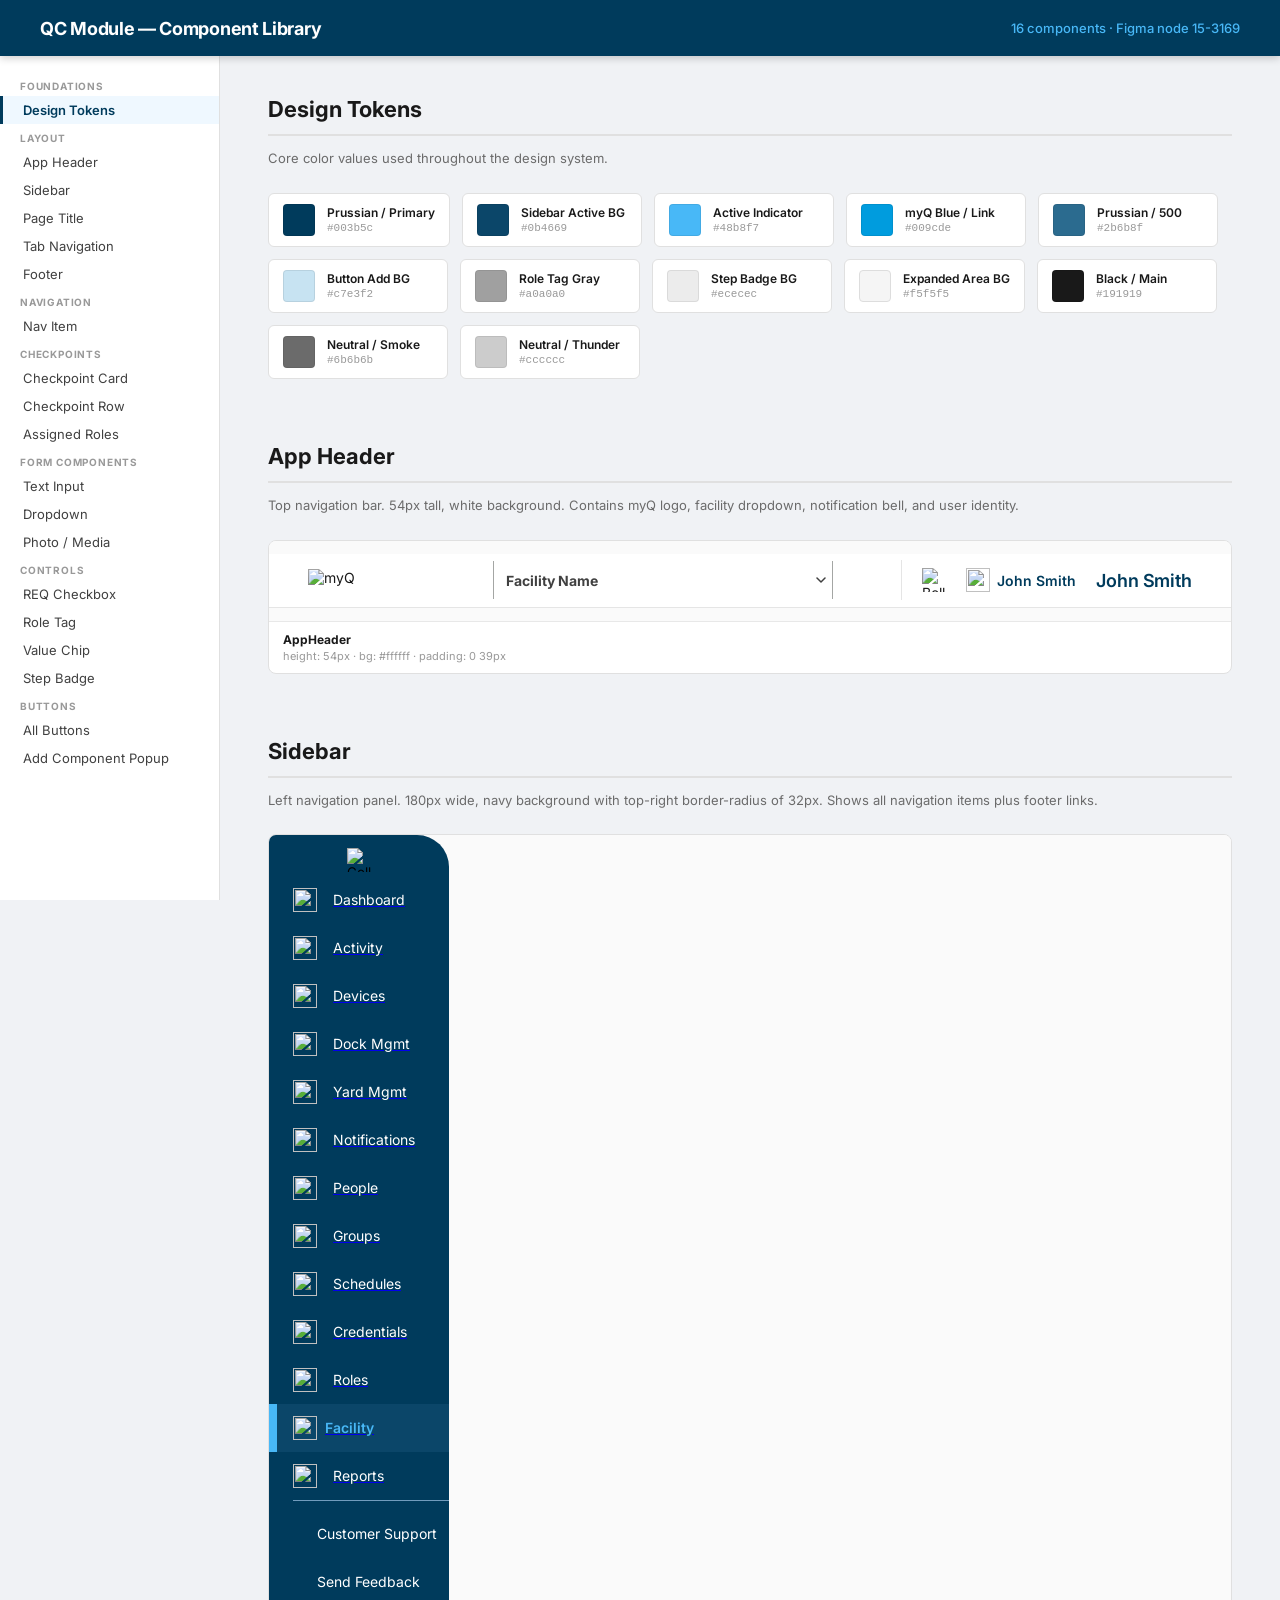
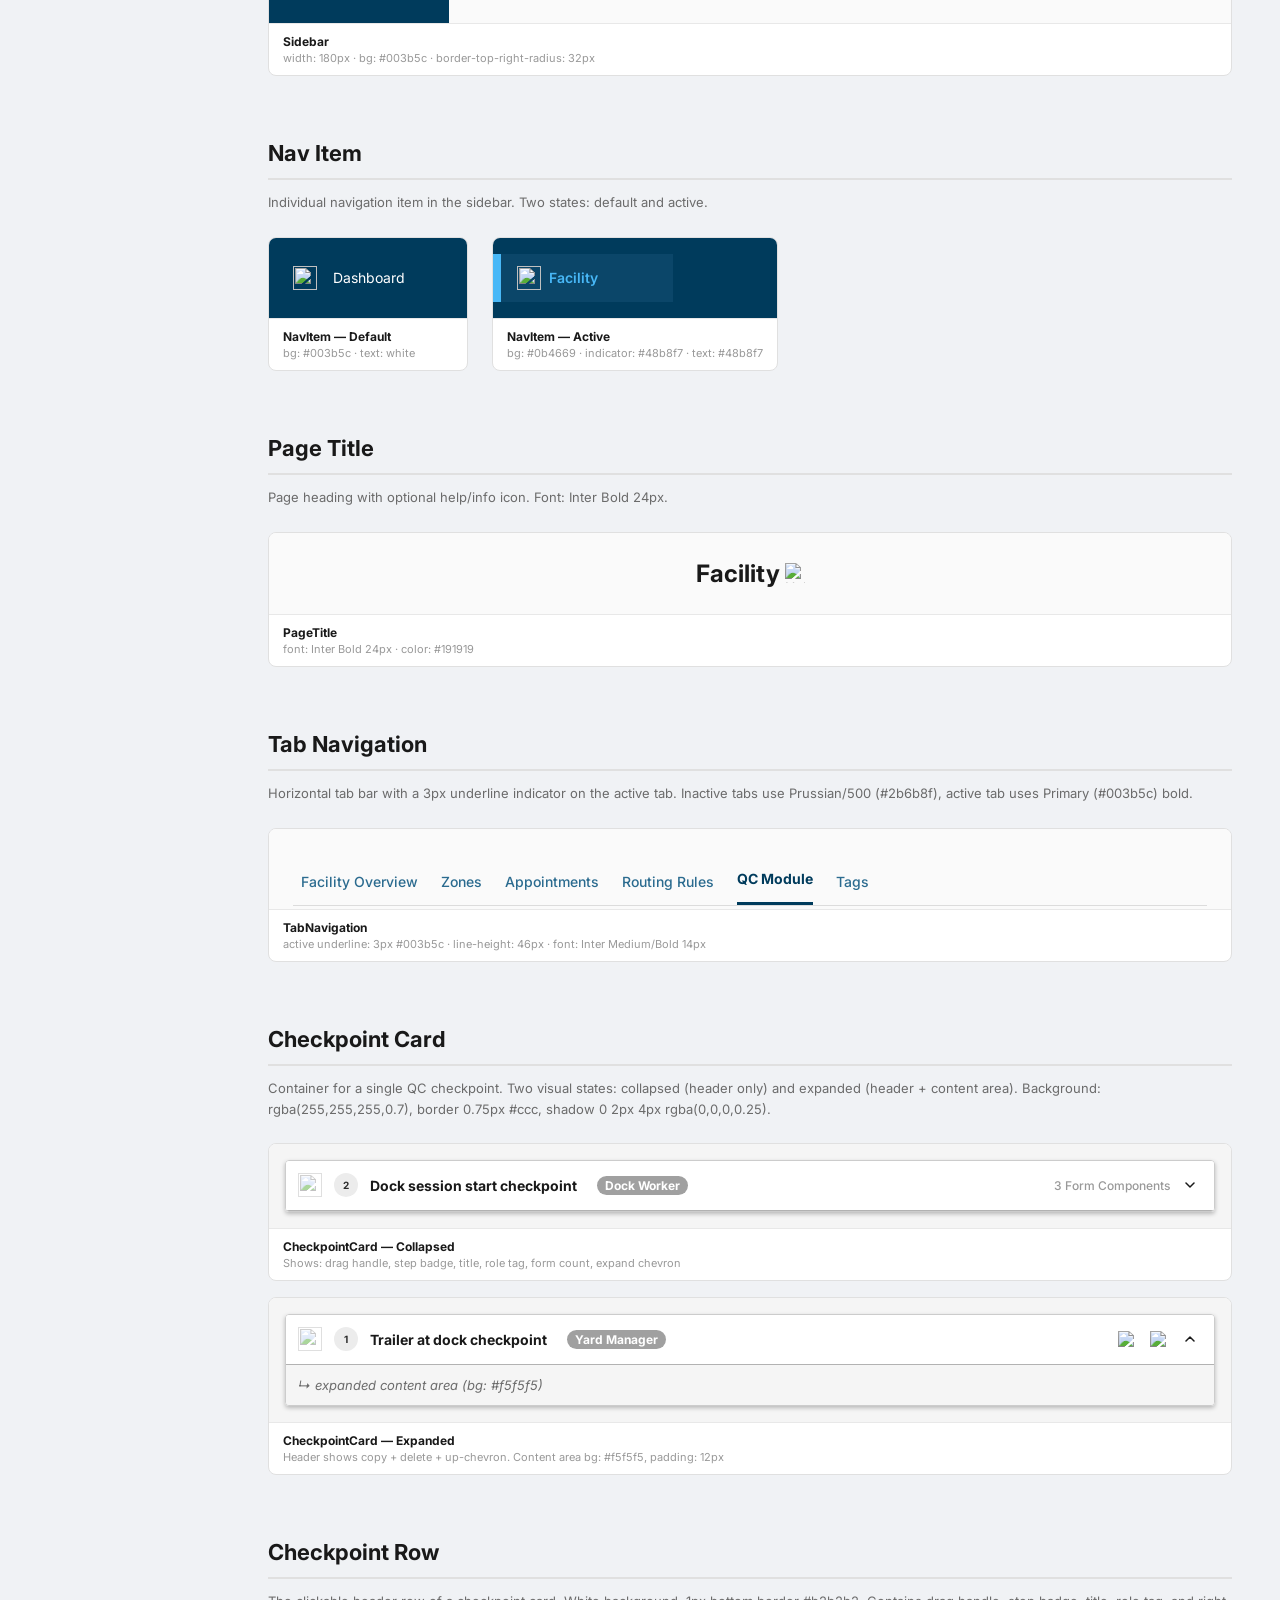
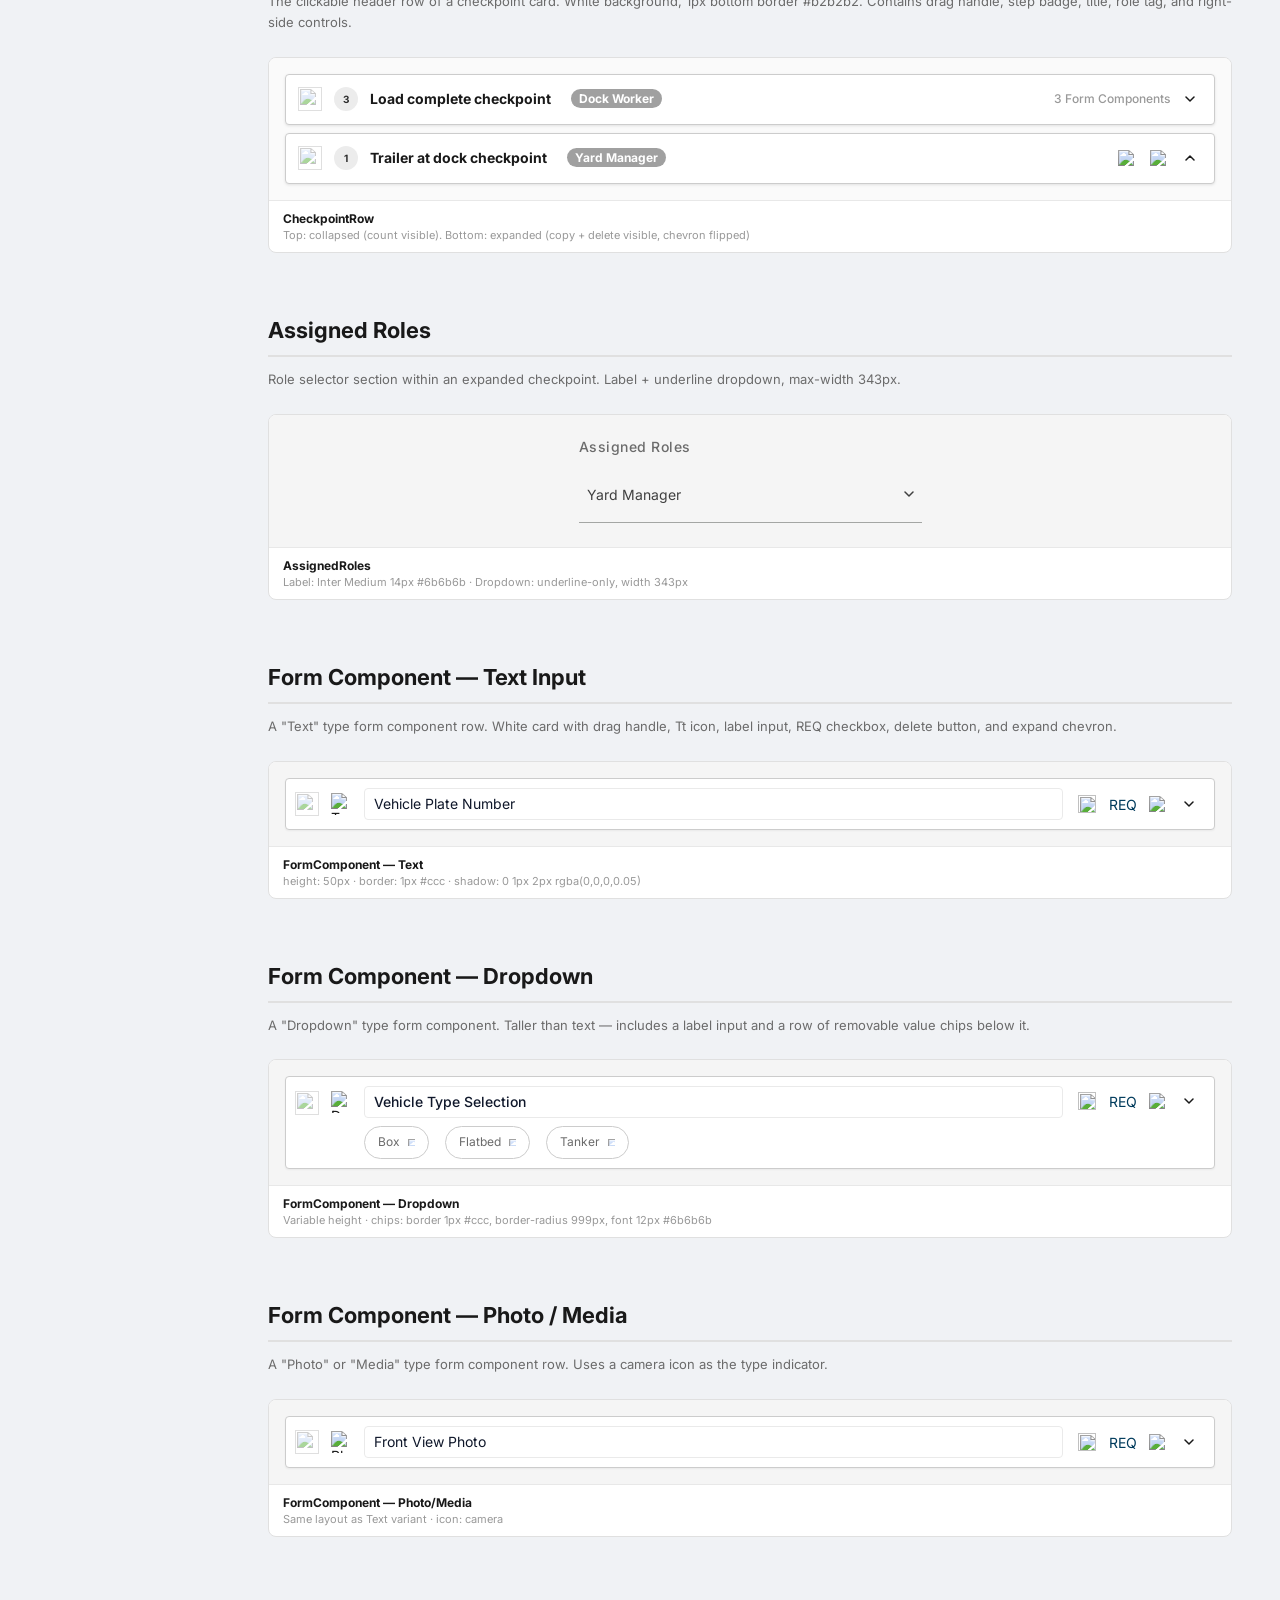
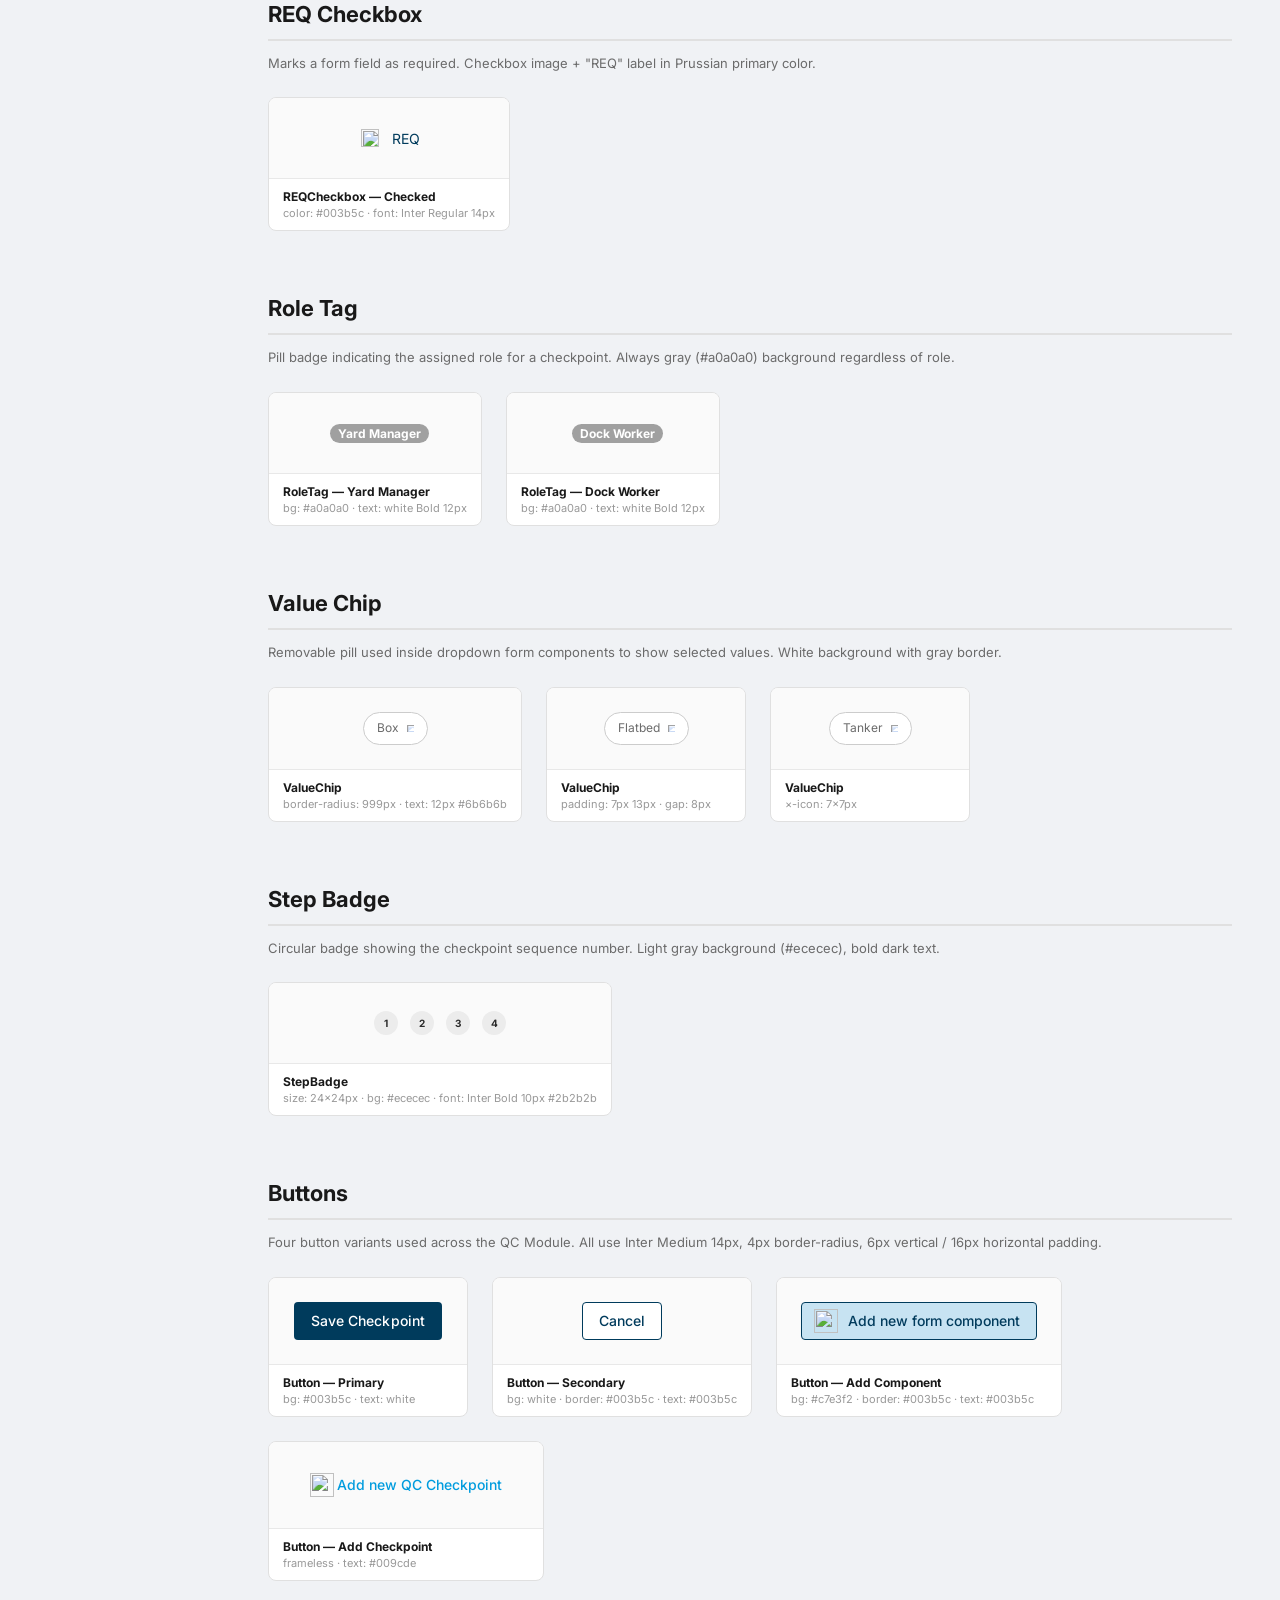
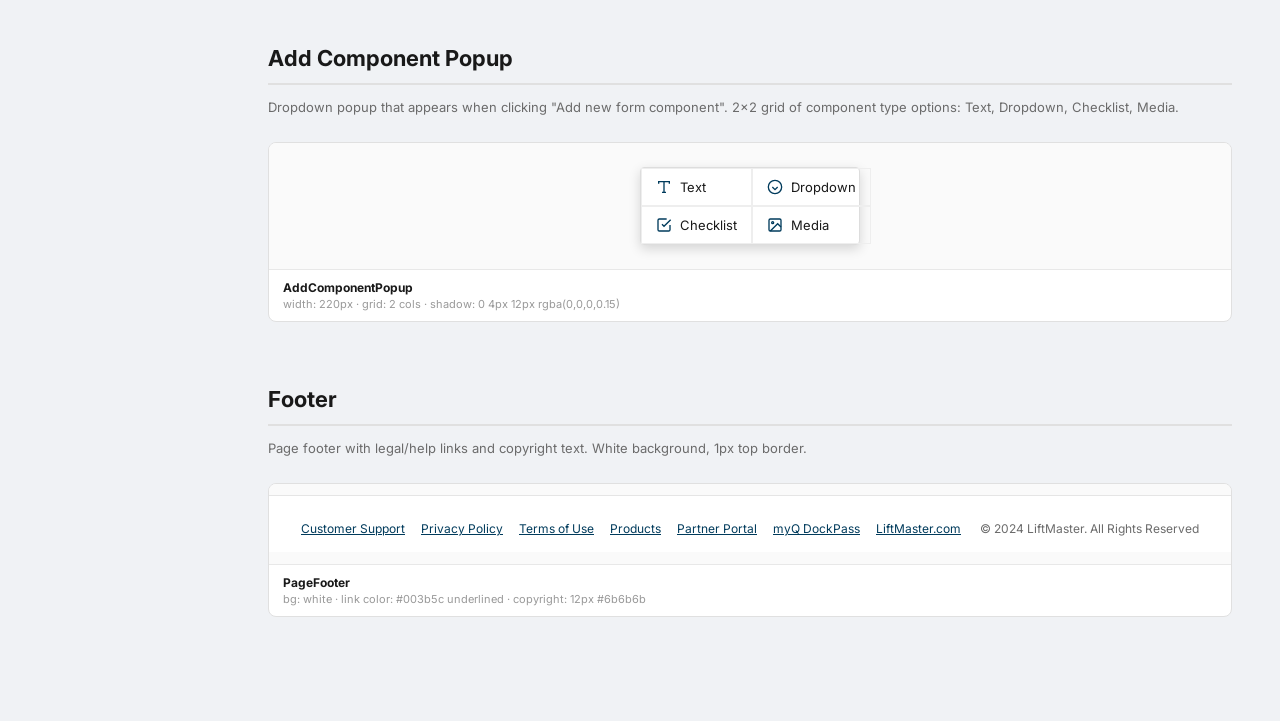
==== components.html @ 883058cd "Add QC Module prototype and component library Implements the Figma design (node 15-3169) as a standa" ====
<!DOCTYPE html>
<html lang="en">
<head>
  <meta charset="UTF-8">
  <meta name="viewport" content="width=device-width, initial-scale=1.0">
  <title>QC Module – Component Library</title>
  <link rel="preconnect" href="https://fonts.googleapis.com">
  <link href="https://fonts.googleapis.com/css2?family=Inter:wght@400;500;600;700&display=swap" rel="stylesheet">
  <style>
    /* ─── Reset ──────────────────────────────────────────── */
    *, *::before, *::after { box-sizing: border-box; margin: 0; padding: 0; }
    body { font-family: 'Inter', sans-serif; font-size: 14px; color: #191919; background: #f0f2f5; }
    button { background: none; border: none; cursor: pointer; font-family: inherit; }
    img { display: block; max-width: 100%; max-height: 100%; }

    /* ─── Library Shell ──────────────────────────────────── */
    .lib-header {
      position: sticky; top: 0; z-index: 100;
      background: #003b5c; color: #fff;
      padding: 0 40px; height: 56px;
      display: flex; align-items: center; justify-content: space-between;
      box-shadow: 0 2px 8px rgba(0,0,0,0.2);
    }
    .lib-header-title { font-size: 18px; font-weight: 700; letter-spacing: -0.3px; }
    .lib-header-sub { font-size: 13px; color: #48b8f7; font-weight: 500; }

    .lib-nav {
      position: fixed; left: 0; top: 56px; bottom: 0; width: 220px;
      background: #fff; border-right: 1px solid #e0e0e0; overflow-y: auto;
      padding: 16px 0;
    }
    .lib-nav-section { padding: 8px 20px 4px; font-size: 10px; font-weight: 700;
      color: #999; text-transform: uppercase; letter-spacing: 0.8px; }
    .lib-nav a {
      display: block; padding: 6px 20px; font-size: 13px; color: #404040;
      text-decoration: none; border-left: 3px solid transparent;
      transition: all 0.12s;
    }
    .lib-nav a:hover { background: #f5f5f5; color: #003b5c; }
    .lib-nav a.active { background: #eff8ff; color: #003b5c; font-weight: 600;
      border-left-color: #003b5c; }

    .lib-main { margin-left: 220px; padding: 40px 48px; }

    /* ─── Section layout ─────────────────────────────────── */
    .comp-section {
      margin-bottom: 64px; scroll-margin-top: 80px;
    }
    .comp-section-title {
      font-size: 22px; font-weight: 700; color: #191919;
      padding-bottom: 12px; border-bottom: 2px solid #e0e0e0;
      margin-bottom: 24px;
    }
    .comp-section-desc {
      font-size: 13px; color: #6b6b6b; margin-bottom: 24px; margin-top: -12px;
      line-height: 1.6;
    }

    /* ─── Component Canvas ───────────────────────────────── */
    .comp-grid {
      display: flex; flex-wrap: wrap; gap: 24px; align-items: flex-start;
    }
    .comp-card {
      background: #fff; border: 1px solid #e0e0e0; border-radius: 8px;
      overflow: hidden; min-width: 200px;
    }
    .comp-card.full-width { width: 100%; }
    .comp-canvas {
      padding: 24px; display: flex; align-items: center; justify-content: center;
      background: #fafafa; min-height: 80px;
    }
    .comp-canvas.dark { background: #003b5c; }
    .comp-canvas.gray { background: #f5f5f5; }
    .comp-canvas.flush { padding: 0; }
    .comp-meta {
      padding: 10px 14px; border-top: 1px solid #e8e8e8;
      display: flex; flex-direction: column; gap: 2px;
    }
    .comp-name { font-size: 12px; font-weight: 700; color: #191919; }
    .comp-desc { font-size: 11px; color: #999; }

    /* ─── Design Tokens ──────────────────────────────────── */
    .token-grid { display: flex; flex-wrap: wrap; gap: 12px; }
    .token-card {
      display: flex; align-items: center; gap: 12px;
      background: #fff; border: 1px solid #e0e0e0; border-radius: 6px;
      padding: 10px 14px; min-width: 180px;
    }
    .token-swatch { width: 32px; height: 32px; border-radius: 4px; flex-shrink: 0;
      border: 1px solid rgba(0,0,0,0.08); }
    .token-info { display: flex; flex-direction: column; gap: 2px; }
    .token-name { font-size: 12px; font-weight: 600; color: #191919; }
    .token-value { font-size: 11px; color: #999; font-family: monospace; }

    /* ═══════════════════════════════════════════════════════
       COMPONENT STYLES (mirrored from index.html)
    ═══════════════════════════════════════════════════════ */

    /* ── App Header ──────────────────────────────────────── */
    .app-header {
      display: flex; align-items: center; justify-content: space-between;
      height: 54px; background: #fff; padding: 0 39px;
      border-bottom: 1px solid #e5e5e5; width: 100%;
    }
    .header-left { display: flex; align-items: center; gap: 135px; }
    .header-logo { width: 50px; height: 22px; }
    .header-logo img { width: 100%; height: 100%; object-fit: contain; }
    .facility-dropdown {
      display: flex; align-items: center; justify-content: space-between;
      width: 340px; height: 38px;
      border-left: 1px solid #a4a6a4; border-right: 1px solid #a4a6a4;
      padding: 5px 6px 5px 12px; background: #fff; cursor: pointer;
    }
    .facility-dropdown span { font-weight: 700; font-size: 14px; color: #404040; }
    .header-right { display: flex; align-items: center; gap: 20px; }
    .header-divider { width: 1px; height: 40px; background: #e5e5e5; }
    .header-user { display: flex; align-items: center; gap: 7px; }
    .header-user-icon { width: 24px; height: 24px; object-fit: contain; }
    .header-user-name { font-weight: 600; font-size: 14px; color: #003b5c; }
    .header-user-fullname { font-weight: 600; font-size: 18px; color: #003b5c; letter-spacing: -0.1px; }

    /* ── Sidebar ─────────────────────────────────────────── */
    .sidebar-demo {
      width: 180px; background: #003b5c;
      display: flex; flex-direction: column; padding: 13px 0 18px;
      border-top-right-radius: 32px;
    }
    .sidebar-collapse-btn {
      display: flex; align-items: center; justify-content: center;
      padding: 0 18px; margin-bottom: 4px;
    }
    .sidebar-collapse-btn img { width: 24px; height: 24px; object-fit: contain; }

    /* ── Nav Item ────────────────────────────────────────── */
    .nav-item {
      display: flex; align-items: center; gap: 16px;
      height: 48px; padding: 0 24px;
      background: #003b5c; cursor: pointer; position: relative;
    }
    .nav-item.active { background: #0b4669; gap: 8px; padding-right: 6px; }
    .nav-item.active::before {
      content: ''; position: absolute; left: 0; top: 0;
      width: 8px; height: 48px; background: #48b8f7;
    }
    .nav-item-icon { width: 24px; height: 24px; flex-shrink: 0; }
    .nav-item-icon img { width: 100%; height: 100%; object-fit: contain; }
    .nav-item-label { flex: 1; font-size: 14px; color: #fff; font-weight: 400; line-height: 12px; }
    .nav-item.active .nav-item-label { color: #48b8f7; font-weight: 600; }

    /* ── Tab ─────────────────────────────────────────────── */
    .tab-nav-demo {
      display: flex; align-items: flex-end; gap: 7px;
      border-bottom: 1px solid rgba(0,0,0,0.12); width: 100%;
    }
    .tab {
      display: flex; flex-direction: column; align-items: center;
      padding: 0 8px; cursor: pointer;
    }
    .tab-label { font-size: 14px; font-weight: 500; color: #2b6b8f; line-height: 46px; white-space: nowrap; }
    .tab.active .tab-label { font-weight: 700; color: #003b5c; }
    .tab-ink-bar { height: 3px; width: 100%; background: #003b5c; }

    /* ── Checkpoint Card / Row ───────────────────────────── */
    .checkpoint-card {
      background: rgba(255,255,255,0.7); border: 0.75px solid #ccc;
      border-radius: 4px; box-shadow: 0 2px 4px rgba(0,0,0,0.25); overflow: hidden;
      width: 100%;
    }
    .checkpoint-row {
      display: flex; align-items: center; justify-content: space-between;
      padding: 12px 12px 13px; background: #fff;
      border-bottom: 1px solid #b2b2b2; cursor: pointer;
    }
    .checkpoint-row-left { display: flex; align-items: center; gap: 12px; }
    .drag-handle { width: 24px; height: 24px; flex-shrink: 0; opacity: 0.5; }
    .drag-handle img { width: 100%; height: 100%; object-fit: contain; }
    .step-badge {
      width: 24px; height: 24px; border-radius: 9999px; background: #ececec;
      display: flex; align-items: center; justify-content: center; flex-shrink: 0;
    }
    .step-badge span { font-size: 10px; font-weight: 700; color: #2b2b2b; line-height: 1; }
    .checkpoint-title { font-size: 14px; font-weight: 700; color: #191919; }
    .role-tag {
      display: inline-flex; align-items: center; justify-content: center;
      height: 19px; padding: 2px 8px; background: #a0a0a0;
      border-radius: 999px; margin-left: 8px;
    }
    .role-tag span { font-size: 12px; font-weight: 700; color: #fff; white-space: nowrap; line-height: 15px; }
    .checkpoint-row-right { display: flex; align-items: center; gap: 8px; }
    .icon-btn {
      width: 24px; height: 24px; display: flex; align-items: center;
      justify-content: center; padding: 4px; border-radius: 4px; flex-shrink: 0;
    }
    .icon-btn img { width: 100%; height: 100%; object-fit: contain; }
    .icon-btn:hover { background: rgba(0,0,0,0.05); }
    .component-count { font-size: 12px; font-weight: 500; color: #999; white-space: nowrap; }
    .expand-arrow { width: 24px; height: 24px; display: flex; align-items: center; justify-content: center; flex-shrink: 0; }
    .expand-arrow svg { transition: transform 0.2s; }
    .expand-arrow.open svg { transform: rotate(180deg); }

    /* ── Expanded Checkpoint Body ────────────────────────── */
    .checkpoint-expanded { background: #f5f5f5; padding: 12px; display: flex; flex-direction: column; gap: 12px; }

    /* ── Assigned Roles ──────────────────────────────────── */
    .assigned-roles { display: flex; flex-direction: column; gap: 12px; padding-bottom: 16px; }
    .assigned-roles-label { font-size: 14px; font-weight: 500; color: #6b6b6b; letter-spacing: 0.5px; line-height: 16px; }
    .roles-dropdown {
      display: flex; align-items: center; justify-content: space-between;
      width: 343px; height: 56px; padding: 8px;
      border-bottom: 1px solid #a4a6a4; cursor: pointer;
    }
    .roles-dropdown-value { font-size: 14px; color: #404040; }

    /* ── Form Components ─────────────────────────────────── */
    .form-comp {
      display: flex; align-items: flex-start; gap: 12px;
      background: #fff; border: 1px solid #ccc; border-radius: 4px;
      box-shadow: 0 1px 2px rgba(0,0,0,0.05);
      padding: 9px 13px 9px 9px; min-height: 50px; width: 100%;
    }
    .form-comp-drag { width: 24px; height: 24px; flex-shrink: 0; opacity: 0.5; align-self: center; }
    .form-comp-drag img { width: 100%; height: 100%; object-fit: contain; }
    .form-comp-type-icon { width: 21px; height: 22px; flex-shrink: 0; align-self: center; }
    .form-comp-type-icon img { width: 100%; height: 100%; object-fit: contain; }
    .form-comp-input {
      flex: 1; background: #fff; border: 1px solid #eaeaea;
      border-radius: 4px; padding: 5px 9px; align-self: center;
    }
    .form-comp-input p { font-size: 14px; color: #0f172a; line-height: 20px; }
    .form-comp-controls { display: flex; align-items: center; gap: 8px; align-self: center; flex-shrink: 0; }
    .req-check { display: flex; align-items: center; gap: 10px; }
    .req-checkbox { width: 24px; height: 24px; padding: 3px; display: flex; align-items: center; justify-content: center; cursor: pointer; }
    .req-checkbox img { width: 100%; height: 100%; object-fit: contain; }
    .req-label { font-size: 14px; color: #003b5c; font-weight: 400; line-height: 20px; white-space: nowrap; padding-top: 2px; }

    .form-comp-dropdown { align-items: flex-start; }
    .form-comp-dropdown .form-comp-drag,
    .form-comp-dropdown .form-comp-type-icon { align-self: flex-start; margin-top: 5px; }
    .form-comp-dropdown-body { flex: 1; display: flex; flex-direction: column; gap: 8px; }
    .form-comp-dropdown .form-comp-controls { align-self: flex-start; margin-top: 3px; }
    .chip-input { background: #fff; border: 1px solid #eaeaea; border-radius: 4px; padding: 5px 9px; }
    .chip-input p { font-size: 14px; color: #0f172a; font-weight: 500; line-height: 20px; }
    .chips-row { display: flex; flex-wrap: wrap; gap: 16px; }
    .chip {
      display: flex; align-items: center; gap: 8px;
      padding: 7px 13px; background: #fff; border: 1px solid #ccc;
      border-radius: 999px; cursor: pointer;
    }
    .chip span { font-size: 12px; color: #6b6b6b; line-height: 16.5px; }
    .chip-x { width: 7px; height: 7px; }
    .chip-x img { width: 100%; height: 100%; object-fit: contain; }

    /* ── Buttons ─────────────────────────────────────────── */
    .btn {
      display: inline-flex; align-items: center; justify-content: center;
      padding: 6px 16px; border-radius: 4px; cursor: pointer;
      font-size: 14px; font-weight: 500; line-height: 24px;
      letter-spacing: 0.0066px; white-space: nowrap; border: 1px solid transparent;
      font-family: 'Inter', sans-serif;
    }
    .btn-primary { background: #003b5c; color: #fff; border-color: transparent; }
    .btn-primary:hover { background: #004d78; }
    .btn-secondary { background: #fff; color: #003b5c; border-color: #003b5c; }
    .btn-secondary:hover { background: #f0f6fa; }
    .btn-add-component {
      display: inline-flex; align-items: center; gap: 10px;
      padding: 6px 16px 6px 12px; border-radius: 4px;
      background: #c7e3f2; border: 1px solid #003b5c;
      font-size: 14px; font-weight: 500; line-height: 24px; color: #003b5c;
      font-family: 'Inter', sans-serif; cursor: pointer;
    }
    .btn-add-component:hover { background: #b5d8ee; }
    .btn-add-component .plus-icon { width: 24px; height: 24px; }
    .btn-add-component .plus-icon img { width: 100%; height: 100%; object-fit: contain; }
    .btn-add-checkpoint {
      display: inline-flex; align-items: center; gap: 3px;
      padding: 6px 16px; border-radius: 4px;
      font-size: 14px; font-weight: 500; line-height: 24px; color: #009cde;
      font-family: 'Inter', sans-serif; cursor: pointer; border: 1px solid transparent;
    }
    .btn-add-checkpoint:hover { background: rgba(0,156,222,0.08); }
    .btn-add-checkpoint .plus-icon { width: 24px; height: 24px; }
    .btn-add-checkpoint .plus-icon img { width: 100%; height: 100%; object-fit: contain; }

    /* ── Add Component Popup ─────────────────────────────── */
    .add-comp-popup {
      background: #fff; border: 1px solid #ddd;
      border-radius: 4px; box-shadow: 0 4px 12px rgba(0,0,0,0.15);
      display: grid; grid-template-columns: 1fr 1fr;
      width: 220px;
    }
    .popup-option {
      display: flex; align-items: center; gap: 8px;
      padding: 10px 14px; cursor: pointer; font-size: 13px;
      color: #191919; border: 0.5px solid #eee;
    }
    .popup-option:hover { background: #f0f6fa; }

    /* ── Page Title ──────────────────────────────────────── */
    .page-title-row { display: flex; align-items: center; gap: 5px; }
    .page-title { font-size: 24px; font-weight: 700; color: #191919; line-height: 33px; }
    .page-title-help { width: 20px; height: 20px; object-fit: contain; cursor: pointer; }

    /* ── Footer ──────────────────────────────────────────── */
    .page-footer {
      border-top: 1px solid #e5e5e5; padding: 25px 32px 16px;
      display: flex; align-items: center; justify-content: space-between;
      background: #fff; width: 100%;
    }
    .footer-links { display: flex; gap: 16px; flex-wrap: wrap; }
    .footer-link { font-size: 12px; color: #003b5c; text-decoration: underline; cursor: pointer; }
    .footer-copyright { font-size: 12px; color: #6b6b6b; }
  </style>
</head>
<body>

<!-- ── Library Header ─────────────────────────────────────── -->
<header class="lib-header">
  <span class="lib-header-title">QC Module — Component Library</span>
  <span class="lib-header-sub">16 components · Figma node 15-3169</span>
</header>

<!-- ── Side Nav ──────────────────────────────────────────── -->
<nav class="lib-nav" id="lib-nav">
  <div class="lib-nav-section">Foundations</div>
  <a href="#tokens">Design Tokens</a>
  <div class="lib-nav-section">Layout</div>
  <a href="#app-header">App Header</a>
  <a href="#sidebar">Sidebar</a>
  <a href="#page-title">Page Title</a>
  <a href="#tabs">Tab Navigation</a>
  <a href="#footer">Footer</a>
  <div class="lib-nav-section">Navigation</div>
  <a href="#nav-item">Nav Item</a>
  <div class="lib-nav-section">Checkpoints</div>
  <a href="#checkpoint-card">Checkpoint Card</a>
  <a href="#checkpoint-row">Checkpoint Row</a>
  <a href="#assigned-roles">Assigned Roles</a>
  <div class="lib-nav-section">Form Components</div>
  <a href="#fc-text">Text Input</a>
  <a href="#fc-dropdown">Dropdown</a>
  <a href="#fc-photo">Photo / Media</a>
  <div class="lib-nav-section">Controls</div>
  <a href="#req-checkbox">REQ Checkbox</a>
  <a href="#role-tag">Role Tag</a>
  <a href="#chip">Value Chip</a>
  <a href="#step-badge">Step Badge</a>
  <div class="lib-nav-section">Buttons</div>
  <a href="#buttons">All Buttons</a>
  <a href="#popup">Add Component Popup</a>
</nav>

<!-- ── Main Content ───────────────────────────────────────── -->
<main class="lib-main">

  <!-- ═══════════ DESIGN TOKENS ═══════════ -->
  <section class="comp-section" id="tokens">
    <h2 class="comp-section-title">Design Tokens</h2>
    <p class="comp-section-desc">Core color values used throughout the design system.</p>
    <div class="token-grid">
      <div class="token-card">
        <div class="token-swatch" style="background:#003b5c"></div>
        <div class="token-info">
          <span class="token-name">Prussian / Primary</span>
          <span class="token-value">#003b5c</span>
        </div>
      </div>
      <div class="token-card">
        <div class="token-swatch" style="background:#0b4669"></div>
        <div class="token-info">
          <span class="token-name">Sidebar Active BG</span>
          <span class="token-value">#0b4669</span>
        </div>
      </div>
      <div class="token-card">
        <div class="token-swatch" style="background:#48b8f7"></div>
        <div class="token-info">
          <span class="token-name">Active Indicator</span>
          <span class="token-value">#48b8f7</span>
        </div>
      </div>
      <div class="token-card">
        <div class="token-swatch" style="background:#009cde"></div>
        <div class="token-info">
          <span class="token-name">myQ Blue / Link</span>
          <span class="token-value">#009cde</span>
        </div>
      </div>
      <div class="token-card">
        <div class="token-swatch" style="background:#2b6b8f"></div>
        <div class="token-info">
          <span class="token-name">Prussian / 500</span>
          <span class="token-value">#2b6b8f</span>
        </div>
      </div>
      <div class="token-card">
        <div class="token-swatch" style="background:#c7e3f2"></div>
        <div class="token-info">
          <span class="token-name">Button Add BG</span>
          <span class="token-value">#c7e3f2</span>
        </div>
      </div>
      <div class="token-card">
        <div class="token-swatch" style="background:#a0a0a0"></div>
        <div class="token-info">
          <span class="token-name">Role Tag Gray</span>
          <span class="token-value">#a0a0a0</span>
        </div>
      </div>
      <div class="token-card">
        <div class="token-swatch" style="background:#ececec"></div>
        <div class="token-info">
          <span class="token-name">Step Badge BG</span>
          <span class="token-value">#ececec</span>
        </div>
      </div>
      <div class="token-card">
        <div class="token-swatch" style="background:#f5f5f5; border:1px solid #ddd;"></div>
        <div class="token-info">
          <span class="token-name">Expanded Area BG</span>
          <span class="token-value">#f5f5f5</span>
        </div>
      </div>
      <div class="token-card">
        <div class="token-swatch" style="background:#191919"></div>
        <div class="token-info">
          <span class="token-name">Black / Main</span>
          <span class="token-value">#191919</span>
        </div>
      </div>
      <div class="token-card">
        <div class="token-swatch" style="background:#6b6b6b"></div>
        <div class="token-info">
          <span class="token-name">Neutral / Smoke</span>
          <span class="token-value">#6b6b6b</span>
        </div>
      </div>
      <div class="token-card">
        <div class="token-swatch" style="background:#ccc"></div>
        <div class="token-info">
          <span class="token-name">Neutral / Thunder</span>
          <span class="token-value">#cccccc</span>
        </div>
      </div>
    </div>
  </section>

  <!-- ═══════════ APP HEADER ═══════════ -->
  <section class="comp-section" id="app-header">
    <h2 class="comp-section-title">App Header</h2>
    <p class="comp-section-desc">Top navigation bar. 54px tall, white background. Contains myQ logo, facility dropdown, notification bell, and user identity.</p>
    <div class="comp-card full-width">
      <div class="comp-canvas flush">
        <header class="app-header">
          <div class="header-left">
            <div class="header-logo">
              <img src="https://www.figma.com/api/mcp/asset/635f03a4-ab20-4cc8-96ab-d5c4b67375c2" alt="myQ">
            </div>
            <div class="facility-dropdown">
              <span>Facility Name</span>
              <svg width="10" height="6" viewBox="0 0 10 6" fill="none"><path d="M1 1L5 5L9 1" stroke="#404040" stroke-width="1.5" stroke-linecap="round" stroke-linejoin="round"/></svg>
            </div>
          </div>
          <div class="header-right">
            <div class="header-divider"></div>
            <img src="https://www.figma.com/api/mcp/asset/a963ba08-98c8-4c07-89cc-cb834b826bc6" alt="Bell" width="24" height="24" style="object-fit:contain">
            <div class="header-user">
              <img class="header-user-icon" src="https://www.figma.com/api/mcp/asset/6d2be703-e86e-47ba-a7dc-45e8f04c67d2" alt="">
              <span class="header-user-name">John Smith</span>
            </div>
            <span class="header-user-fullname">John Smith</span>
          </div>
        </header>
      </div>
      <div class="comp-meta">
        <span class="comp-name">AppHeader</span>
        <span class="comp-desc">height: 54px · bg: #ffffff · padding: 0 39px</span>
      </div>
    </div>
  </section>

  <!-- ═══════════ SIDEBAR ═══════════ -->
  <section class="comp-section" id="sidebar">
    <h2 class="comp-section-title">Sidebar</h2>
    <p class="comp-section-desc">Left navigation panel. 180px wide, navy background with top-right border-radius of 32px. Shows all navigation items plus footer links.</p>
    <div class="comp-card">
      <div class="comp-canvas flush" style="align-items:flex-start; justify-content:flex-start; padding:0;">
        <nav class="sidebar-demo">
          <button class="sidebar-collapse-btn">
            <img src="https://www.figma.com/api/mcp/asset/4c32977a-5597-41b4-abf3-4a964fa3b241" alt="Collapse">
          </button>
          <a class="nav-item" href="#"><div class="nav-item-icon"><img src="https://www.figma.com/api/mcp/asset/d4085294-ed8e-41ee-8076-e443a3d4a58d" alt=""></div><span class="nav-item-label">Dashboard</span></a>
          <a class="nav-item" href="#"><div class="nav-item-icon"><img src="https://www.figma.com/api/mcp/asset/d948c863-8d5b-4594-9229-85d138ae57c3" alt=""></div><span class="nav-item-label">Activity</span></a>
          <a class="nav-item" href="#"><div class="nav-item-icon"><img src="https://www.figma.com/api/mcp/asset/58acb9d8-39ef-4440-adf9-8955055730af" alt=""></div><span class="nav-item-label">Devices</span></a>
          <a class="nav-item" href="#"><div class="nav-item-icon"><img src="https://www.figma.com/api/mcp/asset/d81444f4-3907-492f-8ac7-820f9765d827" alt=""></div><span class="nav-item-label">Dock Mgmt</span></a>
          <a class="nav-item" href="#"><div class="nav-item-icon"><img src="https://www.figma.com/api/mcp/asset/b34881a6-d02b-4e97-b822-b42703236255" alt=""></div><span class="nav-item-label">Yard Mgmt</span></a>
          <a class="nav-item" href="#"><div class="nav-item-icon"><img src="https://www.figma.com/api/mcp/asset/de421246-3569-44a9-ad1d-db70bf296d6e" alt=""></div><span class="nav-item-label">Notifications</span></a>
          <a class="nav-item" href="#"><div class="nav-item-icon"><img src="https://www.figma.com/api/mcp/asset/91bf6bb1-a9b0-418a-9fca-d644fed52fc7" alt=""></div><span class="nav-item-label">People</span></a>
          <a class="nav-item" href="#"><div class="nav-item-icon"><img src="https://www.figma.com/api/mcp/asset/a5575d51-cd55-4c32-8bd6-b42c49e3e75d" alt=""></div><span class="nav-item-label">Groups</span></a>
          <a class="nav-item" href="#"><div class="nav-item-icon"><img src="https://www.figma.com/api/mcp/asset/8b7c2ec1-0efc-4610-a607-6256a01021e1" alt=""></div><span class="nav-item-label">Schedules</span></a>
          <a class="nav-item" href="#"><div class="nav-item-icon"><img src="https://www.figma.com/api/mcp/asset/53a99227-1588-4b5e-8383-789e8c896e5b" alt=""></div><span class="nav-item-label">Credentials</span></a>
          <a class="nav-item" href="#"><div class="nav-item-icon"><img src="https://www.figma.com/api/mcp/asset/7cfc39c8-878e-4e99-bc49-6ae4c5169412" alt=""></div><span class="nav-item-label">Roles</span></a>
          <a class="nav-item active" href="#"><div class="nav-item-icon"><img src="https://www.figma.com/api/mcp/asset/324fc1c1-52a9-4714-9a01-094a022d1039" alt=""></div><span class="nav-item-label">Facility</span></a>
          <a class="nav-item" href="#"><div class="nav-item-icon"><img src="https://www.figma.com/api/mcp/asset/0b12ab0d-fc02-48bf-8edd-433ac04190e8" alt=""></div><span class="nav-item-label">Reports</span></a>
          <div style="margin-top: auto; padding: 8px 0 0 24px; border-top: 1px solid #729cbd; margin-left: 24px; width: calc(100% - 24px); display:flex; flex-direction:column; gap:0;">
            <span style="height:48px; display:flex; align-items:center; font-size:14px; color:#fff; cursor:pointer;">Customer Support</span>
            <span style="height:48px; display:flex; align-items:center; font-size:14px; color:#fff; cursor:pointer;">Send Feedback</span>
          </div>
        </nav>
      </div>
      <div class="comp-meta">
        <span class="comp-name">Sidebar</span>
        <span class="comp-desc">width: 180px · bg: #003b5c · border-top-right-radius: 32px</span>
      </div>
    </div>
  </section>

  <!-- ═══════════ NAV ITEM ═══════════ -->
  <section class="comp-section" id="nav-item">
    <h2 class="comp-section-title">Nav Item</h2>
    <p class="comp-section-desc">Individual navigation item in the sidebar. Two states: default and active.</p>
    <div class="comp-grid">
      <div class="comp-card">
        <div class="comp-canvas dark" style="padding:0; justify-content:flex-start;">
          <a class="nav-item" href="#" style="width:180px; text-decoration:none;">
            <div class="nav-item-icon"><img src="https://www.figma.com/api/mcp/asset/d4085294-ed8e-41ee-8076-e443a3d4a58d" alt=""></div>
            <span class="nav-item-label">Dashboard</span>
          </a>
        </div>
        <div class="comp-meta">
          <span class="comp-name">NavItem — Default</span>
          <span class="comp-desc">bg: #003b5c · text: white</span>
        </div>
      </div>
      <div class="comp-card">
        <div class="comp-canvas dark" style="padding:0; justify-content:flex-start;">
          <a class="nav-item active" href="#" style="width:180px; text-decoration:none;">
            <div class="nav-item-icon"><img src="https://www.figma.com/api/mcp/asset/324fc1c1-52a9-4714-9a01-094a022d1039" alt=""></div>
            <span class="nav-item-label">Facility</span>
          </a>
        </div>
        <div class="comp-meta">
          <span class="comp-name">NavItem — Active</span>
          <span class="comp-desc">bg: #0b4669 · indicator: #48b8f7 · text: #48b8f7</span>
        </div>
      </div>
    </div>
  </section>

  <!-- ═══════════ PAGE TITLE ═══════════ -->
  <section class="comp-section" id="page-title">
    <h2 class="comp-section-title">Page Title</h2>
    <p class="comp-section-desc">Page heading with optional help/info icon. Font: Inter Bold 24px.</p>
    <div class="comp-card">
      <div class="comp-canvas">
        <div class="page-title-row">
          <span class="page-title">Facility</span>
          <img class="page-title-help" src="https://www.figma.com/api/mcp/asset/1140efcb-22eb-4855-9b96-1c7a7b53e8f8" alt="Help">
        </div>
      </div>
      <div class="comp-meta">
        <span class="comp-name">PageTitle</span>
        <span class="comp-desc">font: Inter Bold 24px · color: #191919</span>
      </div>
    </div>
  </section>

  <!-- ═══════════ TABS ═══════════ -->
  <section class="comp-section" id="tabs">
    <h2 class="comp-section-title">Tab Navigation</h2>
    <p class="comp-section-desc">Horizontal tab bar with a 3px underline indicator on the active tab. Inactive tabs use Prussian/500 (#2b6b8f), active tab uses Primary (#003b5c) bold.</p>
    <div class="comp-card full-width">
      <div class="comp-canvas" style="justify-content:flex-start; padding: 24px 24px 0;">
        <nav class="tab-nav-demo">
          <div class="tab"><span class="tab-label">Facility Overview</span></div>
          <div class="tab"><span class="tab-label">Zones</span></div>
          <div class="tab"><span class="tab-label">Appointments</span></div>
          <div class="tab"><span class="tab-label">Routing Rules</span></div>
          <div class="tab active">
            <span class="tab-label">QC Module</span>
            <div class="tab-ink-bar"></div>
          </div>
          <div class="tab"><span class="tab-label">Tags</span></div>
        </nav>
      </div>
      <div class="comp-meta">
        <span class="comp-name">TabNavigation</span>
        <span class="comp-desc">active underline: 3px #003b5c · line-height: 46px · font: Inter Medium/Bold 14px</span>
      </div>
    </div>
  </section>

  <!-- ═══════════ CHECKPOINT CARD ═══════════ -->
  <section class="comp-section" id="checkpoint-card">
    <h2 class="comp-section-title">Checkpoint Card</h2>
    <p class="comp-section-desc">Container for a single QC checkpoint. Two visual states: collapsed (header only) and expanded (header + content area). Background: rgba(255,255,255,0.7), border 0.75px #ccc, shadow 0 2px 4px rgba(0,0,0,0.25).</p>
    <div class="comp-grid" style="flex-direction:column; gap:16px;">

      <!-- Collapsed -->
      <div class="comp-card full-width">
        <div class="comp-canvas gray" style="padding: 16px;">
          <div class="checkpoint-card">
            <div class="checkpoint-row">
              <div class="checkpoint-row-left">
                <div class="drag-handle"><img src="https://www.figma.com/api/mcp/asset/9d054bab-e3ed-44b7-b049-28d0bd291e64" alt=""></div>
                <div class="step-badge"><span>2</span></div>
                <span class="checkpoint-title">Dock session start checkpoint</span>
                <div class="role-tag"><span>Dock Worker</span></div>
              </div>
              <div class="checkpoint-row-right">
                <span class="component-count">3 Form Components</span>
                <div class="expand-arrow">
                  <svg width="10" height="6" viewBox="0 0 10 6" fill="none"><path d="M1 1L5 5L9 1" stroke="#191919" stroke-width="1.5" stroke-linecap="round" stroke-linejoin="round"/></svg>
                </div>
              </div>
            </div>
          </div>
        </div>
        <div class="comp-meta">
          <span class="comp-name">CheckpointCard — Collapsed</span>
          <span class="comp-desc">Shows: drag handle, step badge, title, role tag, form count, expand chevron</span>
        </div>
      </div>

      <!-- Expanded -->
      <div class="comp-card full-width">
        <div class="comp-canvas gray" style="padding: 16px;">
          <div class="checkpoint-card">
            <div class="checkpoint-row">
              <div class="checkpoint-row-left">
                <div class="drag-handle"><img src="https://www.figma.com/api/mcp/asset/9d054bab-e3ed-44b7-b049-28d0bd291e64" alt=""></div>
                <div class="step-badge"><span>1</span></div>
                <span class="checkpoint-title">Trailer at dock checkpoint</span>
                <div class="role-tag"><span>Yard Manager</span></div>
              </div>
              <div class="checkpoint-row-right">
                <button class="icon-btn"><img src="https://www.figma.com/api/mcp/asset/e72c4694-007c-450a-8ad6-effee2469a9a" alt="Copy"></button>
                <button class="icon-btn"><img src="https://www.figma.com/api/mcp/asset/9dacaa33-bced-4dfa-9f2a-1dd63c519c8a" alt="Delete"></button>
                <div class="expand-arrow open">
                  <svg width="10" height="6" viewBox="0 0 10 6" fill="none"><path d="M1 1L5 5L9 1" stroke="#191919" stroke-width="1.5" stroke-linecap="round" stroke-linejoin="round"/></svg>
                </div>
              </div>
            </div>
            <div class="checkpoint-expanded">
              <div style="color:#6b6b6b; font-size:13px; font-style:italic;">↳ expanded content area (bg: #f5f5f5)</div>
            </div>
          </div>
        </div>
        <div class="comp-meta">
          <span class="comp-name">CheckpointCard — Expanded</span>
          <span class="comp-desc">Header shows copy + delete + up-chevron. Content area bg: #f5f5f5, padding: 12px</span>
        </div>
      </div>
    </div>
  </section>

  <!-- ═══════════ CHECKPOINT ROW ═══════════ -->
  <section class="comp-section" id="checkpoint-row">
    <h2 class="comp-section-title">Checkpoint Row</h2>
    <p class="comp-section-desc">The clickable header row of a checkpoint card. White background, 1px bottom border #b2b2b2. Contains drag handle, step badge, title, role tag, and right-side controls.</p>
    <div class="comp-card full-width">
      <div class="comp-canvas" style="flex-direction:column; gap:8px; align-items:stretch; padding:16px;">
        <!-- Collapsed state row -->
        <div class="checkpoint-row" style="border-radius:4px; border:0.75px solid #ccc; box-shadow:0 1px 3px rgba(0,0,0,0.1)">
          <div class="checkpoint-row-left">
            <div class="drag-handle"><img src="https://www.figma.com/api/mcp/asset/9d054bab-e3ed-44b7-b049-28d0bd291e64" alt=""></div>
            <div class="step-badge"><span>3</span></div>
            <span class="checkpoint-title">Load complete checkpoint</span>
            <div class="role-tag"><span>Dock Worker</span></div>
          </div>
          <div class="checkpoint-row-right">
            <span class="component-count">3 Form Components</span>
            <div class="expand-arrow">
              <svg width="10" height="6" viewBox="0 0 10 6" fill="none"><path d="M1 1L5 5L9 1" stroke="#191919" stroke-width="1.5" stroke-linecap="round" stroke-linejoin="round"/></svg>
            </div>
          </div>
        </div>
        <!-- Expanded state row (copy/delete visible) -->
        <div class="checkpoint-row" style="border-radius:4px; border:0.75px solid #ccc; box-shadow:0 1px 3px rgba(0,0,0,0.1)">
          <div class="checkpoint-row-left">
            <div class="drag-handle"><img src="https://www.figma.com/api/mcp/asset/9d054bab-e3ed-44b7-b049-28d0bd291e64" alt=""></div>
            <div class="step-badge"><span>1</span></div>
            <span class="checkpoint-title">Trailer at dock checkpoint</span>
            <div class="role-tag"><span>Yard Manager</span></div>
          </div>
          <div class="checkpoint-row-right">
            <button class="icon-btn"><img src="https://www.figma.com/api/mcp/asset/e72c4694-007c-450a-8ad6-effee2469a9a" alt="Copy"></button>
            <button class="icon-btn"><img src="https://www.figma.com/api/mcp/asset/9dacaa33-bced-4dfa-9f2a-1dd63c519c8a" alt="Delete"></button>
            <div class="expand-arrow open">
              <svg width="10" height="6" viewBox="0 0 10 6" fill="none"><path d="M1 1L5 5L9 1" stroke="#191919" stroke-width="1.5" stroke-linecap="round" stroke-linejoin="round"/></svg>
            </div>
          </div>
        </div>
      </div>
      <div class="comp-meta">
        <span class="comp-name">CheckpointRow</span>
        <span class="comp-desc">Top: collapsed (count visible). Bottom: expanded (copy + delete visible, chevron flipped)</span>
      </div>
    </div>
  </section>

  <!-- ═══════════ ASSIGNED ROLES ═══════════ -->
  <section class="comp-section" id="assigned-roles">
    <h2 class="comp-section-title">Assigned Roles</h2>
    <p class="comp-section-desc">Role selector section within an expanded checkpoint. Label + underline dropdown, max-width 343px.</p>
    <div class="comp-card">
      <div class="comp-canvas gray">
        <div class="assigned-roles" style="padding-bottom:0">
          <span class="assigned-roles-label">Assigned Roles</span>
          <div class="roles-dropdown">
            <span class="roles-dropdown-value">Yard Manager</span>
            <svg width="10" height="6" viewBox="0 0 10 6" fill="none"><path d="M1 1L5 5L9 1" stroke="#404040" stroke-width="1.5" stroke-linecap="round" stroke-linejoin="round"/></svg>
          </div>
        </div>
      </div>
      <div class="comp-meta">
        <span class="comp-name">AssignedRoles</span>
        <span class="comp-desc">Label: Inter Medium 14px #6b6b6b · Dropdown: underline-only, width 343px</span>
      </div>
    </div>
  </section>

  <!-- ═══════════ FORM COMPONENT: TEXT ═══════════ -->
  <section class="comp-section" id="fc-text">
    <h2 class="comp-section-title">Form Component — Text Input</h2>
    <p class="comp-section-desc">A "Text" type form component row. White card with drag handle, Tt icon, label input, REQ checkbox, delete button, and expand chevron.</p>
    <div class="comp-card full-width">
      <div class="comp-canvas gray" style="padding:16px;">
        <div class="form-comp">
          <div class="form-comp-drag"><img src="https://www.figma.com/api/mcp/asset/9d054bab-e3ed-44b7-b049-28d0bd291e64" alt=""></div>
          <div class="form-comp-type-icon"><img src="https://www.figma.com/api/mcp/asset/3d756e8f-e3d4-42ba-8311-be02a2127641" alt="Text"></div>
          <div class="form-comp-input"><p>Vehicle Plate Number</p></div>
          <div class="form-comp-controls">
            <div class="req-check">
              <div class="req-checkbox"><img src="https://www.figma.com/api/mcp/asset/eab835b1-b42e-4e4e-a581-d6e2aa83b2b9" alt=""></div>
              <span class="req-label">REQ</span>
            </div>
            <button class="icon-btn"><img src="https://www.figma.com/api/mcp/asset/9dacaa33-bced-4dfa-9f2a-1dd63c519c8a" alt="Delete"></button>
            <div class="expand-arrow">
              <svg width="10" height="6" viewBox="0 0 10 6" fill="none"><path d="M1 1L5 5L9 1" stroke="#191919" stroke-width="1.5" stroke-linecap="round" stroke-linejoin="round"/></svg>
            </div>
          </div>
        </div>
      </div>
      <div class="comp-meta">
        <span class="comp-name">FormComponent — Text</span>
        <span class="comp-desc">height: 50px · border: 1px #ccc · shadow: 0 1px 2px rgba(0,0,0,0.05)</span>
      </div>
    </div>
  </section>

  <!-- ═══════════ FORM COMPONENT: DROPDOWN ═══════════ -->
  <section class="comp-section" id="fc-dropdown">
    <h2 class="comp-section-title">Form Component — Dropdown</h2>
    <p class="comp-section-desc">A "Dropdown" type form component. Taller than text — includes a label input and a row of removable value chips below it.</p>
    <div class="comp-card full-width">
      <div class="comp-canvas gray" style="padding:16px;">
        <div class="form-comp form-comp-dropdown">
          <div class="form-comp-drag"><img src="https://www.figma.com/api/mcp/asset/9d054bab-e3ed-44b7-b049-28d0bd291e64" alt=""></div>
          <div class="form-comp-type-icon"><img src="https://www.figma.com/api/mcp/asset/ac55bdde-bd2d-41d9-94ef-d72e80323df8" alt="Dropdown"></div>
          <div class="form-comp-dropdown-body">
            <div class="chip-input"><p>Vehicle Type Selection</p></div>
            <div class="chips-row">
              <div class="chip"><span>Box</span><div class="chip-x"><img src="https://www.figma.com/api/mcp/asset/c78eeed9-3b4d-43ae-a5c5-4eedeaa2f3d8" alt="×"></div></div>
              <div class="chip"><span>Flatbed</span><div class="chip-x"><img src="https://www.figma.com/api/mcp/asset/c78eeed9-3b4d-43ae-a5c5-4eedeaa2f3d8" alt="×"></div></div>
              <div class="chip"><span>Tanker</span><div class="chip-x"><img src="https://www.figma.com/api/mcp/asset/c78eeed9-3b4d-43ae-a5c5-4eedeaa2f3d8" alt="×"></div></div>
            </div>
          </div>
          <div class="form-comp-controls">
            <div class="req-check">
              <div class="req-checkbox"><img src="https://www.figma.com/api/mcp/asset/eab835b1-b42e-4e4e-a581-d6e2aa83b2b9" alt=""></div>
              <span class="req-label">REQ</span>
            </div>
            <button class="icon-btn"><img src="https://www.figma.com/api/mcp/asset/9dacaa33-bced-4dfa-9f2a-1dd63c519c8a" alt="Delete"></button>
            <div class="expand-arrow">
              <svg width="10" height="6" viewBox="0 0 10 6" fill="none"><path d="M1 1L5 5L9 1" stroke="#191919" stroke-width="1.5" stroke-linecap="round" stroke-linejoin="round"/></svg>
            </div>
          </div>
        </div>
      </div>
      <div class="comp-meta">
        <span class="comp-name">FormComponent — Dropdown</span>
        <span class="comp-desc">Variable height · chips: border 1px #ccc, border-radius 999px, font 12px #6b6b6b</span>
      </div>
    </div>
  </section>

  <!-- ═══════════ FORM COMPONENT: PHOTO ═══════════ -->
  <section class="comp-section" id="fc-photo">
    <h2 class="comp-section-title">Form Component — Photo / Media</h2>
    <p class="comp-section-desc">A "Photo" or "Media" type form component row. Uses a camera icon as the type indicator.</p>
    <div class="comp-card full-width">
      <div class="comp-canvas gray" style="padding:16px;">
        <div class="form-comp">
          <div class="form-comp-drag"><img src="https://www.figma.com/api/mcp/asset/9d054bab-e3ed-44b7-b049-28d0bd291e64" alt=""></div>
          <div class="form-comp-type-icon"><img src="https://www.figma.com/api/mcp/asset/6d860047-7ab2-4f44-9fc9-5f361f2e2291" alt="Photo"></div>
          <div class="form-comp-input"><p>Front View Photo</p></div>
          <div class="form-comp-controls">
            <div class="req-check">
              <div class="req-checkbox"><img src="https://www.figma.com/api/mcp/asset/eab835b1-b42e-4e4e-a581-d6e2aa83b2b9" alt=""></div>
              <span class="req-label">REQ</span>
            </div>
            <button class="icon-btn"><img src="https://www.figma.com/api/mcp/asset/9dacaa33-bced-4dfa-9f2a-1dd63c519c8a" alt="Delete"></button>
            <div class="expand-arrow">
              <svg width="10" height="6" viewBox="0 0 10 6" fill="none"><path d="M1 1L5 5L9 1" stroke="#191919" stroke-width="1.5" stroke-linecap="round" stroke-linejoin="round"/></svg>
            </div>
          </div>
        </div>
      </div>
      <div class="comp-meta">
        <span class="comp-name">FormComponent — Photo/Media</span>
        <span class="comp-desc">Same layout as Text variant · icon: camera</span>
      </div>
    </div>
  </section>

  <!-- ═══════════ REQ CHECKBOX ═══════════ -->
  <section class="comp-section" id="req-checkbox">
    <h2 class="comp-section-title">REQ Checkbox</h2>
    <p class="comp-section-desc">Marks a form field as required. Checkbox image + "REQ" label in Prussian primary color.</p>
    <div class="comp-grid">
      <div class="comp-card">
        <div class="comp-canvas">
          <div class="req-check">
            <div class="req-checkbox"><img src="https://www.figma.com/api/mcp/asset/eab835b1-b42e-4e4e-a581-d6e2aa83b2b9" alt=""></div>
            <span class="req-label">REQ</span>
          </div>
        </div>
        <div class="comp-meta">
          <span class="comp-name">REQCheckbox — Checked</span>
          <span class="comp-desc">color: #003b5c · font: Inter Regular 14px</span>
        </div>
      </div>
    </div>
  </section>

  <!-- ═══════════ ROLE TAG ═══════════ -->
  <section class="comp-section" id="role-tag">
    <h2 class="comp-section-title">Role Tag</h2>
    <p class="comp-section-desc">Pill badge indicating the assigned role for a checkpoint. Always gray (#a0a0a0) background regardless of role.</p>
    <div class="comp-grid">
      <div class="comp-card">
        <div class="comp-canvas">
          <div class="role-tag"><span>Yard Manager</span></div>
        </div>
        <div class="comp-meta"><span class="comp-name">RoleTag — Yard Manager</span><span class="comp-desc">bg: #a0a0a0 · text: white Bold 12px</span></div>
      </div>
      <div class="comp-card">
        <div class="comp-canvas">
          <div class="role-tag"><span>Dock Worker</span></div>
        </div>
        <div class="comp-meta"><span class="comp-name">RoleTag — Dock Worker</span><span class="comp-desc">bg: #a0a0a0 · text: white Bold 12px</span></div>
      </div>
    </div>
  </section>

  <!-- ═══════════ VALUE CHIP ═══════════ -->
  <section class="comp-section" id="chip">
    <h2 class="comp-section-title">Value Chip</h2>
    <p class="comp-section-desc">Removable pill used inside dropdown form components to show selected values. White background with gray border.</p>
    <div class="comp-grid">
      <div class="comp-card">
        <div class="comp-canvas">
          <div class="chip"><span>Box</span><div class="chip-x"><img src="https://www.figma.com/api/mcp/asset/c78eeed9-3b4d-43ae-a5c5-4eedeaa2f3d8" alt="×"></div></div>
        </div>
        <div class="comp-meta"><span class="comp-name">ValueChip</span><span class="comp-desc">border-radius: 999px · text: 12px #6b6b6b</span></div>
      </div>
      <div class="comp-card">
        <div class="comp-canvas">
          <div class="chip"><span>Flatbed</span><div class="chip-x"><img src="https://www.figma.com/api/mcp/asset/c78eeed9-3b4d-43ae-a5c5-4eedeaa2f3d8" alt="×"></div></div>
        </div>
        <div class="comp-meta"><span class="comp-name">ValueChip</span><span class="comp-desc">padding: 7px 13px · gap: 8px</span></div>
      </div>
      <div class="comp-card">
        <div class="comp-canvas">
          <div class="chip"><span>Tanker</span><div class="chip-x"><img src="https://www.figma.com/api/mcp/asset/c78eeed9-3b4d-43ae-a5c5-4eedeaa2f3d8" alt="×"></div></div>
        </div>
        <div class="comp-meta"><span class="comp-name">ValueChip</span><span class="comp-desc">×-icon: 7×7px</span></div>
      </div>
    </div>
  </section>

  <!-- ═══════════ STEP BADGE ═══════════ -->
  <section class="comp-section" id="step-badge">
    <h2 class="comp-section-title">Step Badge</h2>
    <p class="comp-section-desc">Circular badge showing the checkpoint sequence number. Light gray background (#ececec), bold dark text.</p>
    <div class="comp-grid">
      <div class="comp-card">
        <div class="comp-canvas">
          <div style="display:flex; gap:12px;">
            <div class="step-badge"><span>1</span></div>
            <div class="step-badge"><span>2</span></div>
            <div class="step-badge"><span>3</span></div>
            <div class="step-badge"><span>4</span></div>
          </div>
        </div>
        <div class="comp-meta"><span class="comp-name">StepBadge</span><span class="comp-desc">size: 24×24px · bg: #ececec · font: Inter Bold 10px #2b2b2b</span></div>
      </div>
    </div>
  </section>

  <!-- ═══════════ BUTTONS ═══════════ -->
  <section class="comp-section" id="buttons">
    <h2 class="comp-section-title">Buttons</h2>
    <p class="comp-section-desc">Four button variants used across the QC Module. All use Inter Medium 14px, 4px border-radius, 6px vertical / 16px horizontal padding.</p>
    <div class="comp-grid">
      <div class="comp-card">
        <div class="comp-canvas">
          <button class="btn btn-primary">Save Checkpoint</button>
        </div>
        <div class="comp-meta"><span class="comp-name">Button — Primary</span><span class="comp-desc">bg: #003b5c · text: white</span></div>
      </div>
      <div class="comp-card">
        <div class="comp-canvas">
          <button class="btn btn-secondary">Cancel</button>
        </div>
        <div class="comp-meta"><span class="comp-name">Button — Secondary</span><span class="comp-desc">bg: white · border: #003b5c · text: #003b5c</span></div>
      </div>
      <div class="comp-card">
        <div class="comp-canvas">
          <button class="btn-add-component">
            <div class="plus-icon"><img src="https://www.figma.com/api/mcp/asset/12545718-d318-402f-b52f-70b34260d522" alt=""></div>
            Add new form component
          </button>
        </div>
        <div class="comp-meta"><span class="comp-name">Button — Add Component</span><span class="comp-desc">bg: #c7e3f2 · border: #003b5c · text: #003b5c</span></div>
      </div>
      <div class="comp-card">
        <div class="comp-canvas">
          <button class="btn-add-checkpoint">
            <div class="plus-icon"><img src="https://www.figma.com/api/mcp/asset/8f5440d7-f1e8-4fbb-87d5-675be3b74322" alt=""></div>
            Add new QC Checkpoint
          </button>
        </div>
        <div class="comp-meta"><span class="comp-name">Button — Add Checkpoint</span><span class="comp-desc">frameless · text: #009cde</span></div>
      </div>
    </div>
  </section>

  <!-- ═══════════ POPUP ═══════════ -->
  <section class="comp-section" id="popup">
    <h2 class="comp-section-title">Add Component Popup</h2>
    <p class="comp-section-desc">Dropdown popup that appears when clicking "Add new form component". 2×2 grid of component type options: Text, Dropdown, Checklist, Media.</p>
    <div class="comp-card">
      <div class="comp-canvas">
        <div class="add-comp-popup">
          <div class="popup-option">
            <svg width="16" height="16" viewBox="0 0 24 24" fill="none" stroke="#003b5c" stroke-width="2"><path d="M4 7V4h16v3"/><path d="M9 20h6"/><path d="M12 4v16"/></svg>
            Text
          </div>
          <div class="popup-option">
            <svg width="16" height="16" viewBox="0 0 24 24" fill="none" stroke="#003b5c" stroke-width="2"><circle cx="12" cy="12" r="10"/><path d="m8 12 4 4 4-4"/></svg>
            Dropdown
          </div>
          <div class="popup-option">
            <svg width="16" height="16" viewBox="0 0 24 24" fill="none" stroke="#003b5c" stroke-width="2"><path d="M9 11l3 3L22 4"/><path d="M21 12v7a2 2 0 01-2 2H5a2 2 0 01-2-2V5a2 2 0 012-2h11"/></svg>
            Checklist
          </div>
          <div class="popup-option">
            <svg width="16" height="16" viewBox="0 0 24 24" fill="none" stroke="#003b5c" stroke-width="2"><rect x="3" y="3" width="18" height="18" rx="2"/><circle cx="8.5" cy="8.5" r="1.5"/><path d="M21 15l-5-5L5 21"/></svg>
            Media
          </div>
        </div>
      </div>
      <div class="comp-meta">
        <span class="comp-name">AddComponentPopup</span>
        <span class="comp-desc">width: 220px · grid: 2 cols · shadow: 0 4px 12px rgba(0,0,0,0.15)</span>
      </div>
    </div>
  </section>

  <!-- ═══════════ FOOTER ═══════════ -->
  <section class="comp-section" id="footer">
    <h2 class="comp-section-title">Footer</h2>
    <p class="comp-section-desc">Page footer with legal/help links and copyright text. White background, 1px top border.</p>
    <div class="comp-card full-width">
      <div class="comp-canvas flush">
        <footer class="page-footer">
          <div class="footer-links">
            <span class="footer-link">Customer Support</span>
            <span class="footer-link">Privacy Policy</span>
            <span class="footer-link">Terms of Use</span>
            <span class="footer-link">Products</span>
            <span class="footer-link">Partner Portal</span>
            <span class="footer-link">myQ DockPass</span>
            <span class="footer-link">LiftMaster.com</span>
          </div>
          <span class="footer-copyright">© 2024 LiftMaster. All Rights Reserved</span>
        </footer>
      </div>
      <div class="comp-meta">
        <span class="comp-name">PageFooter</span>
        <span class="comp-desc">bg: white · link color: #003b5c underlined · copyright: 12px #6b6b6b</span>
      </div>
    </div>
  </section>

</main>

<script>
  // Active nav highlighting on scroll
  const sections = document.querySelectorAll('.comp-section');
  const navLinks = document.querySelectorAll('.lib-nav a');
  const observer = new IntersectionObserver((entries) => {
    entries.forEach(e => {
      if (e.isIntersecting) {
        navLinks.forEach(a => a.classList.remove('active'));
        const link = document.querySelector(`.lib-nav a[href="#${e.target.id}"]`);
        if (link) link.classList.add('active');
      }
    });
  }, { rootMargin: '-20% 0px -70% 0px' });
  sections.forEach(s => observer.observe(s));
</script>
</body>
</html>
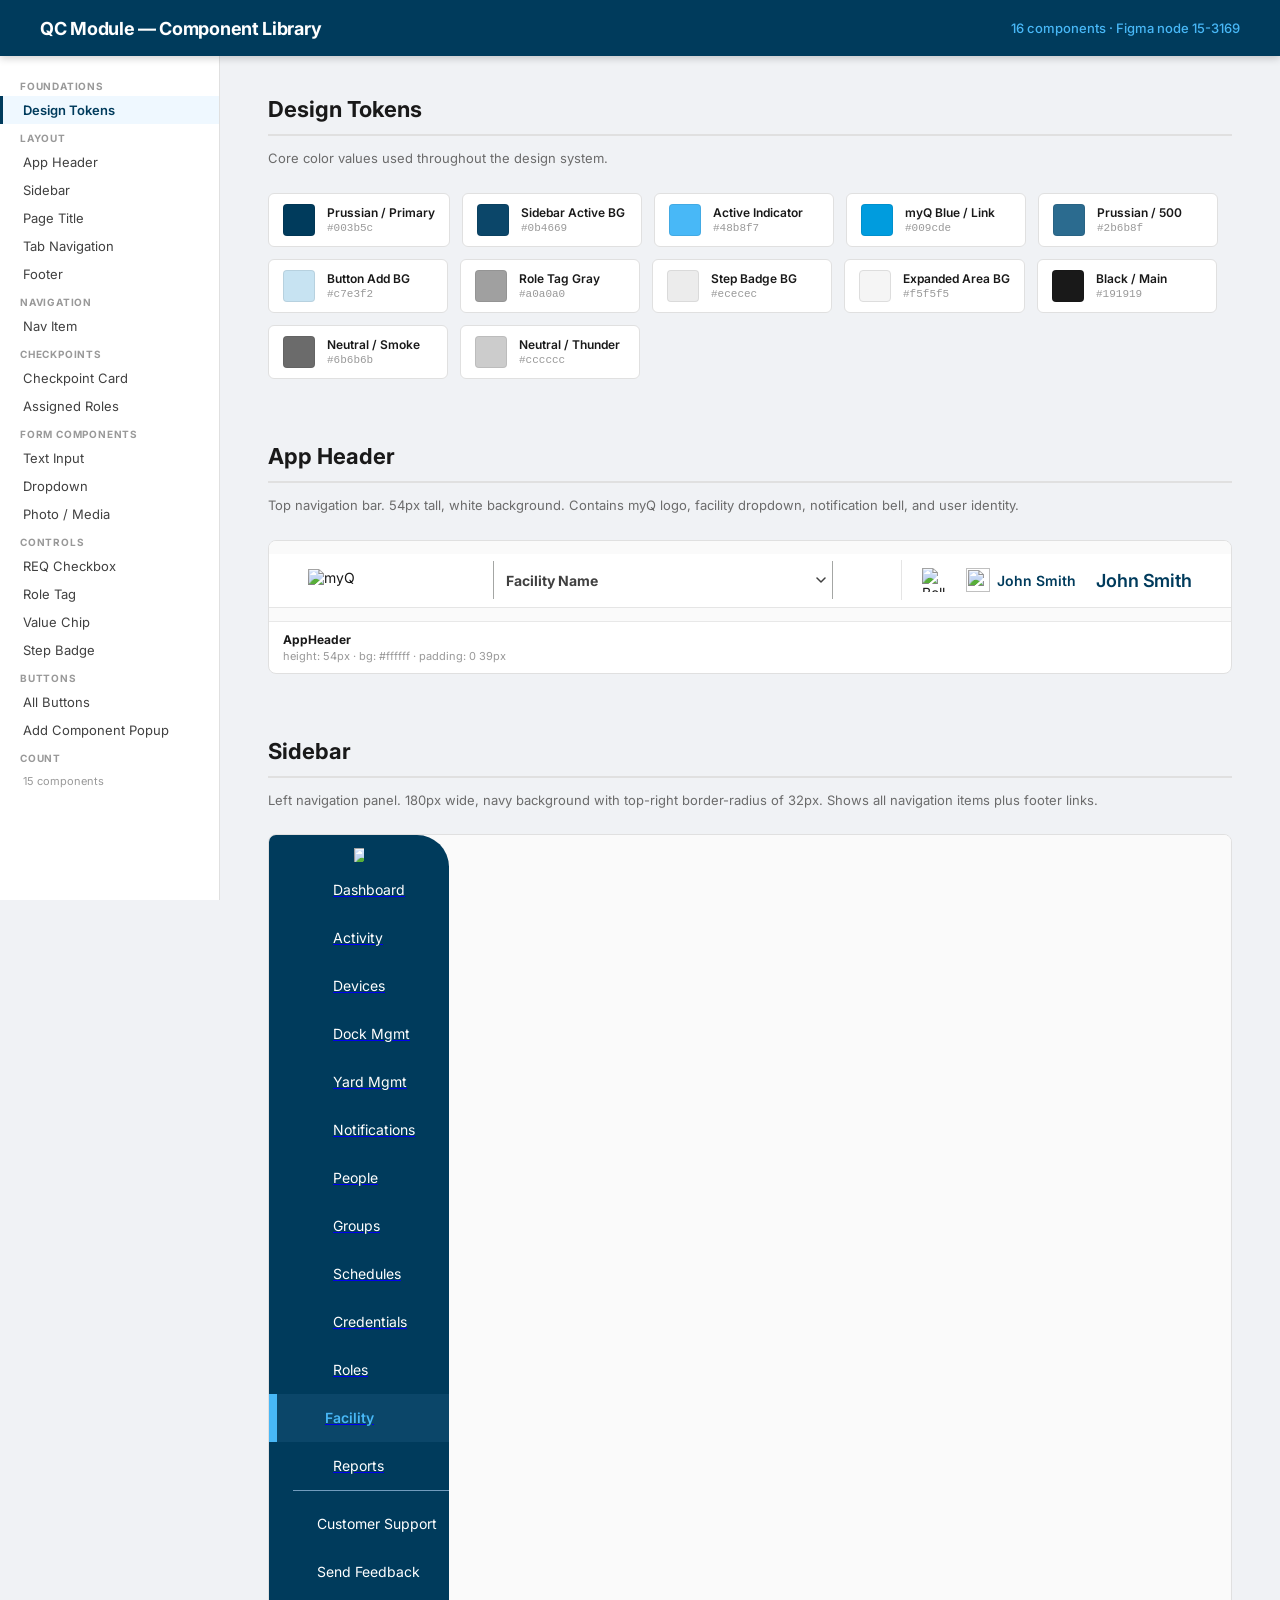
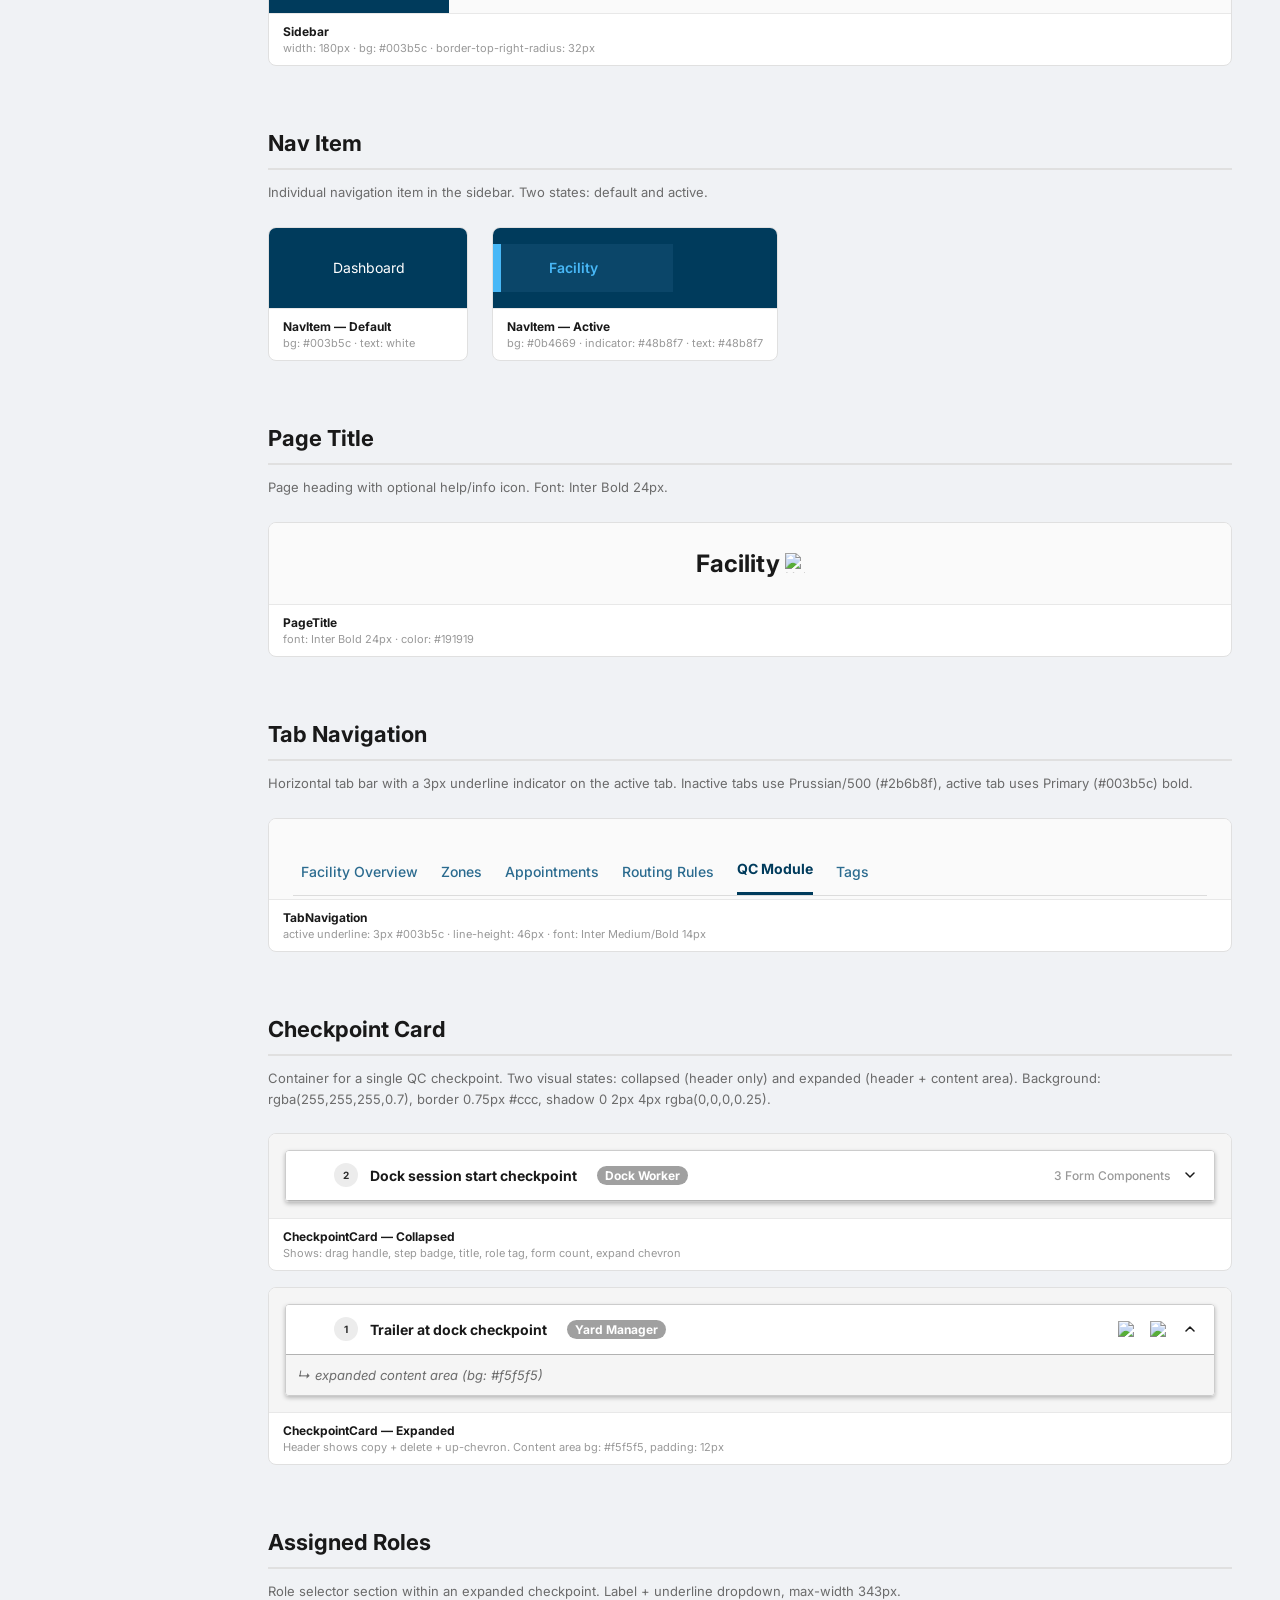
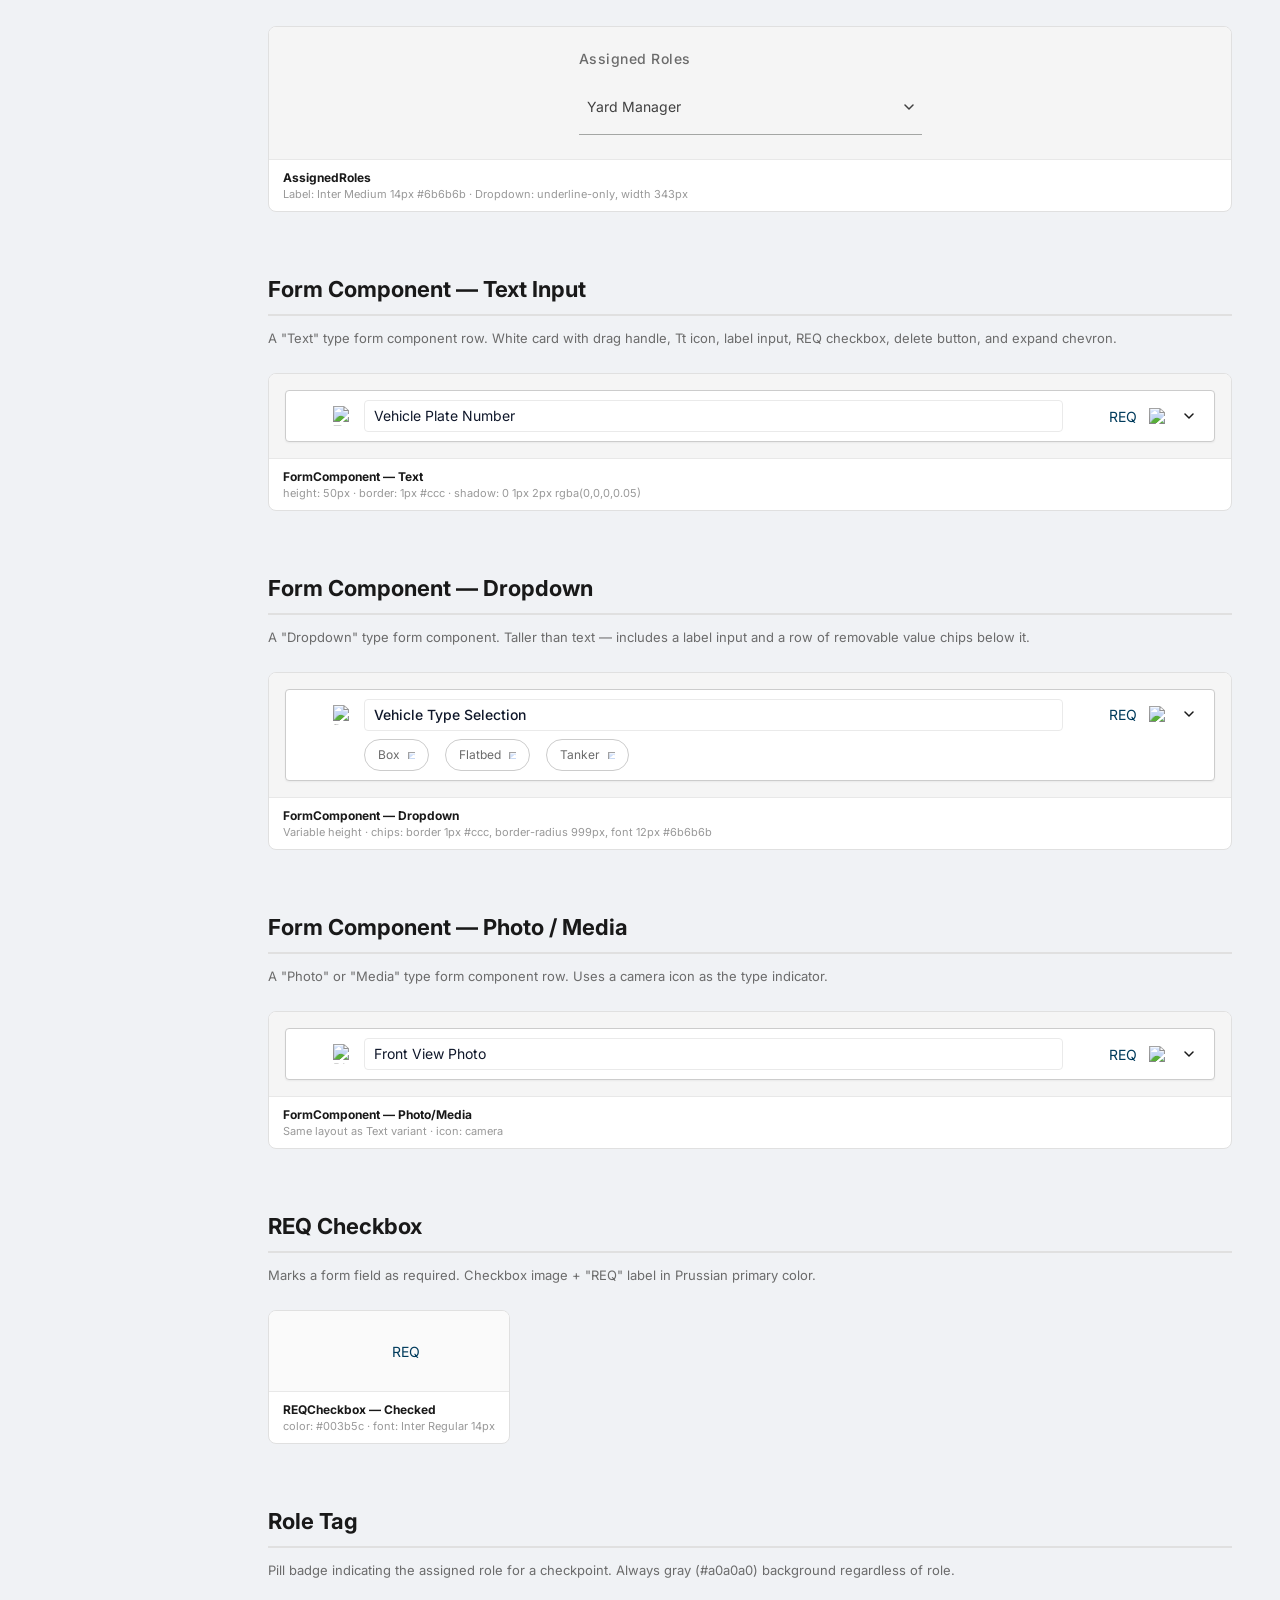
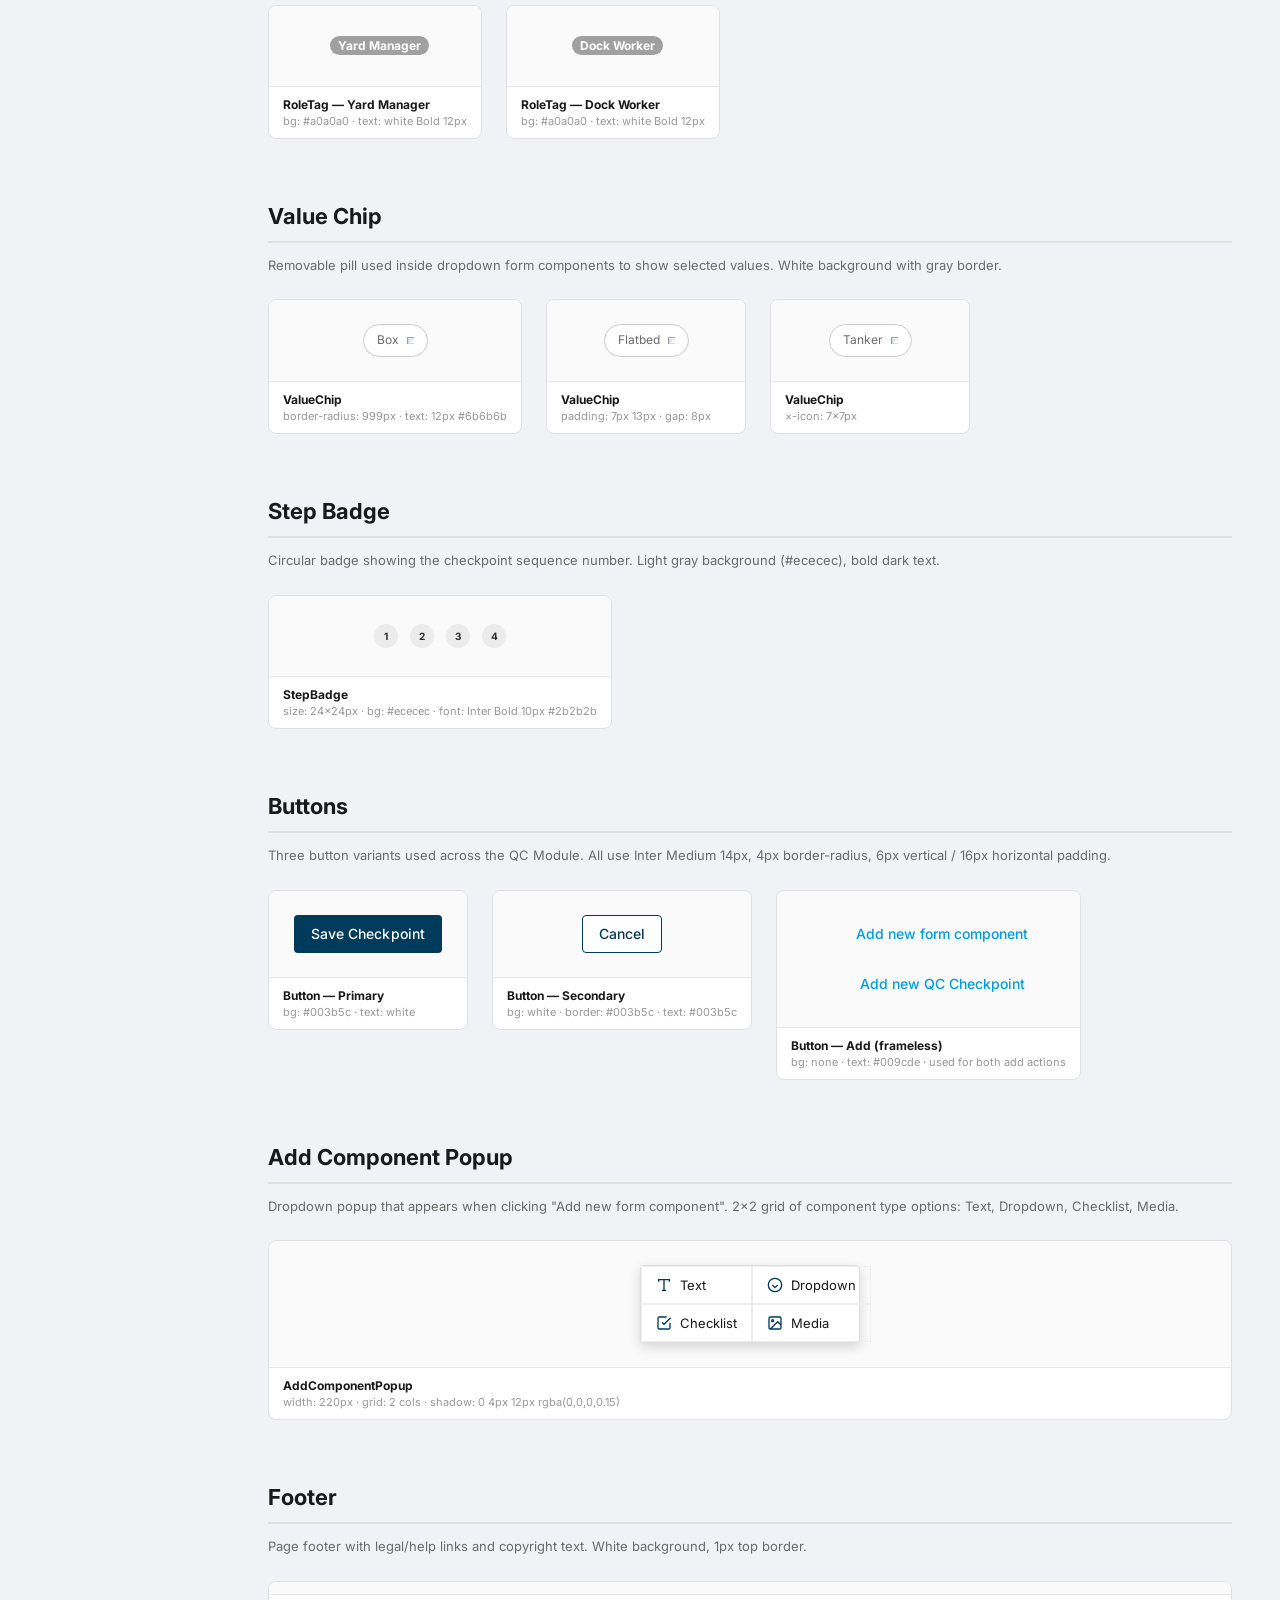
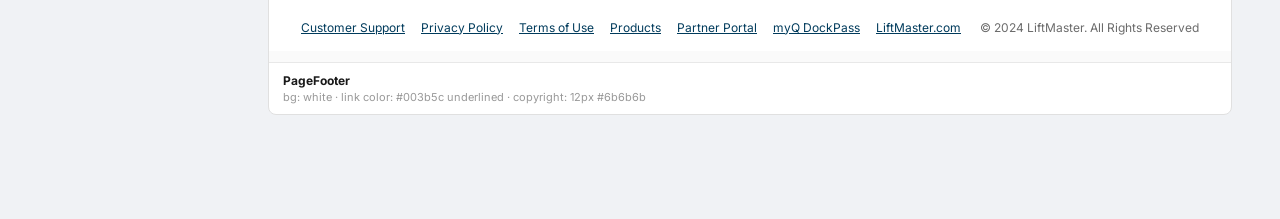
==== commit 1995a7be: "Fix component library: remove Checkpoint Row, fix icon sizing, unify add buttons - Remove duplicate " ====
--- a/components.html
+++ b/components.html
@@ -129,7 +129,7 @@
       display: flex; align-items: center; justify-content: center;
       padding: 0 18px; margin-bottom: 4px;
     }
-    .sidebar-collapse-btn img { width: 24px; height: 24px; object-fit: contain; }
+    .sidebar-collapse-btn img { width: auto; height: auto; max-width: 10px; max-height: 14px; object-fit: contain; }
 
     /* ── Nav Item ────────────────────────────────────────── */
     .nav-item {
@@ -142,8 +142,8 @@
       content: ''; position: absolute; left: 0; top: 0;
       width: 8px; height: 48px; background: #48b8f7;
     }
-    .nav-item-icon { width: 24px; height: 24px; flex-shrink: 0; }
-    .nav-item-icon img { width: 100%; height: 100%; object-fit: contain; }
+    .nav-item-icon { width: 24px; height: 24px; flex-shrink: 0; display: flex; align-items: center; justify-content: center; }
+    .nav-item-icon img { width: auto; height: auto; max-width: 20px; max-height: 20px; object-fit: contain; }
     .nav-item-label { flex: 1; font-size: 14px; color: #fff; font-weight: 400; line-height: 12px; }
     .nav-item.active .nav-item-label { color: #48b8f7; font-weight: 600; }
 
@@ -172,8 +172,8 @@
       border-bottom: 1px solid #b2b2b2; cursor: pointer;
     }
     .checkpoint-row-left { display: flex; align-items: center; gap: 12px; }
-    .drag-handle { width: 24px; height: 24px; flex-shrink: 0; opacity: 0.5; }
-    .drag-handle img { width: 100%; height: 100%; object-fit: contain; }
+    .drag-handle { width: 24px; height: 24px; flex-shrink: 0; opacity: 0.5; display: flex; align-items: center; justify-content: center; }
+    .drag-handle img { width: auto; height: auto; max-width: 10px; max-height: 16px; object-fit: contain; }
     .step-badge {
       width: 24px; height: 24px; border-radius: 9999px; background: #ececec;
       display: flex; align-items: center; justify-content: center; flex-shrink: 0;
@@ -191,7 +191,7 @@
       width: 24px; height: 24px; display: flex; align-items: center;
       justify-content: center; padding: 4px; border-radius: 4px; flex-shrink: 0;
     }
-    .icon-btn img { width: 100%; height: 100%; object-fit: contain; }
+    .icon-btn img { width: auto; height: auto; max-width: 16px; max-height: 16px; object-fit: contain; }
     .icon-btn:hover { background: rgba(0,0,0,0.05); }
     .component-count { font-size: 12px; font-weight: 500; color: #999; white-space: nowrap; }
     .expand-arrow { width: 24px; height: 24px; display: flex; align-items: center; justify-content: center; flex-shrink: 0; }
@@ -218,10 +218,10 @@
       box-shadow: 0 1px 2px rgba(0,0,0,0.05);
       padding: 9px 13px 9px 9px; min-height: 50px; width: 100%;
     }
-    .form-comp-drag { width: 24px; height: 24px; flex-shrink: 0; opacity: 0.5; align-self: center; }
-    .form-comp-drag img { width: 100%; height: 100%; object-fit: contain; }
-    .form-comp-type-icon { width: 21px; height: 22px; flex-shrink: 0; align-self: center; }
-    .form-comp-type-icon img { width: 100%; height: 100%; object-fit: contain; }
+    .form-comp-drag { width: 24px; height: 24px; flex-shrink: 0; opacity: 0.5; align-self: center; display: flex; align-items: center; justify-content: center; }
+    .form-comp-drag img { width: auto; height: auto; max-width: 10px; max-height: 16px; object-fit: contain; }
+    .form-comp-type-icon { width: 21px; height: 22px; flex-shrink: 0; align-self: center; display: flex; align-items: center; justify-content: center; }
+    .form-comp-type-icon img { width: auto; height: auto; max-width: 18px; max-height: 20px; object-fit: contain; }
     .form-comp-input {
       flex: 1; background: #fff; border: 1px solid #eaeaea;
       border-radius: 4px; padding: 5px 9px; align-self: center;
@@ -230,7 +230,7 @@
     .form-comp-controls { display: flex; align-items: center; gap: 8px; align-self: center; flex-shrink: 0; }
     .req-check { display: flex; align-items: center; gap: 10px; }
     .req-checkbox { width: 24px; height: 24px; padding: 3px; display: flex; align-items: center; justify-content: center; cursor: pointer; }
-    .req-checkbox img { width: 100%; height: 100%; object-fit: contain; }
+    .req-checkbox img { width: auto; height: auto; max-width: 18px; max-height: 18px; object-fit: contain; }
     .req-label { font-size: 14px; color: #003b5c; font-weight: 400; line-height: 20px; white-space: nowrap; padding-top: 2px; }
 
     .form-comp-dropdown { align-items: flex-start; }
@@ -262,25 +262,16 @@
     .btn-primary:hover { background: #004d78; }
     .btn-secondary { background: #fff; color: #003b5c; border-color: #003b5c; }
     .btn-secondary:hover { background: #f0f6fa; }
-    .btn-add-component {
-      display: inline-flex; align-items: center; gap: 10px;
-      padding: 6px 16px 6px 12px; border-radius: 4px;
-      background: #c7e3f2; border: 1px solid #003b5c;
-      font-size: 14px; font-weight: 500; line-height: 24px; color: #003b5c;
-      font-family: 'Inter', sans-serif; cursor: pointer;
-    }
-    .btn-add-component:hover { background: #b5d8ee; }
-    .btn-add-component .plus-icon { width: 24px; height: 24px; }
-    .btn-add-component .plus-icon img { width: 100%; height: 100%; object-fit: contain; }
-    .btn-add-checkpoint {
+    /* Unified frameless "Add" button — used for both add-component and add-checkpoint */
+    .btn-add {
       display: inline-flex; align-items: center; gap: 3px;
-      padding: 6px 16px; border-radius: 4px;
+      padding: 6px 16px; border-radius: 4px; border: 1px solid transparent;
       font-size: 14px; font-weight: 500; line-height: 24px; color: #009cde;
-      font-family: 'Inter', sans-serif; cursor: pointer; border: 1px solid transparent;
-    }
-    .btn-add-checkpoint:hover { background: rgba(0,156,222,0.08); }
-    .btn-add-checkpoint .plus-icon { width: 24px; height: 24px; }
-    .btn-add-checkpoint .plus-icon img { width: 100%; height: 100%; object-fit: contain; }
+      font-family: 'Inter', sans-serif; cursor: pointer; background: none;
+    }
+    .btn-add:hover { background: rgba(0,156,222,0.08); }
+    .btn-add .plus-icon { width: 24px; height: 24px; display: flex; align-items: center; justify-content: center; }
+    .btn-add .plus-icon img { width: auto; height: auto; max-width: 14px; max-height: 14px; object-fit: contain; }
 
     /* ── Add Component Popup ─────────────────────────────── */
     .add-comp-popup {
@@ -334,7 +325,6 @@
   <a href="#nav-item">Nav Item</a>
   <div class="lib-nav-section">Checkpoints</div>
   <a href="#checkpoint-card">Checkpoint Card</a>
-  <a href="#checkpoint-row">Checkpoint Row</a>
   <a href="#assigned-roles">Assigned Roles</a>
   <div class="lib-nav-section">Form Components</div>
   <a href="#fc-text">Text Input</a>
@@ -348,6 +338,8 @@
   <div class="lib-nav-section">Buttons</div>
   <a href="#buttons">All Buttons</a>
   <a href="#popup">Add Component Popup</a>
+  <div class="lib-nav-section">Count</div>
+  <a href="#tokens" style="font-size:11px; color:#999;">15 components</a>
 </nav>
 
 <!-- ── Main Content ───────────────────────────────────────── -->
@@ -654,51 +646,6 @@
     </div>
   </section>
 
-  <!-- ═══════════ CHECKPOINT ROW ═══════════ -->
-  <section class="comp-section" id="checkpoint-row">
-    <h2 class="comp-section-title">Checkpoint Row</h2>
-    <p class="comp-section-desc">The clickable header row of a checkpoint card. White background, 1px bottom border #b2b2b2. Contains drag handle, step badge, title, role tag, and right-side controls.</p>
-    <div class="comp-card full-width">
-      <div class="comp-canvas" style="flex-direction:column; gap:8px; align-items:stretch; padding:16px;">
-        <!-- Collapsed state row -->
-        <div class="checkpoint-row" style="border-radius:4px; border:0.75px solid #ccc; box-shadow:0 1px 3px rgba(0,0,0,0.1)">
-          <div class="checkpoint-row-left">
-            <div class="drag-handle"><img src="https://www.figma.com/api/mcp/asset/9d054bab-e3ed-44b7-b049-28d0bd291e64" alt=""></div>
-            <div class="step-badge"><span>3</span></div>
-            <span class="checkpoint-title">Load complete checkpoint</span>
-            <div class="role-tag"><span>Dock Worker</span></div>
-          </div>
-          <div class="checkpoint-row-right">
-            <span class="component-count">3 Form Components</span>
-            <div class="expand-arrow">
-              <svg width="10" height="6" viewBox="0 0 10 6" fill="none"><path d="M1 1L5 5L9 1" stroke="#191919" stroke-width="1.5" stroke-linecap="round" stroke-linejoin="round"/></svg>
-            </div>
-          </div>
-        </div>
-        <!-- Expanded state row (copy/delete visible) -->
-        <div class="checkpoint-row" style="border-radius:4px; border:0.75px solid #ccc; box-shadow:0 1px 3px rgba(0,0,0,0.1)">
-          <div class="checkpoint-row-left">
-            <div class="drag-handle"><img src="https://www.figma.com/api/mcp/asset/9d054bab-e3ed-44b7-b049-28d0bd291e64" alt=""></div>
-            <div class="step-badge"><span>1</span></div>
-            <span class="checkpoint-title">Trailer at dock checkpoint</span>
-            <div class="role-tag"><span>Yard Manager</span></div>
-          </div>
-          <div class="checkpoint-row-right">
-            <button class="icon-btn"><img src="https://www.figma.com/api/mcp/asset/e72c4694-007c-450a-8ad6-effee2469a9a" alt="Copy"></button>
-            <button class="icon-btn"><img src="https://www.figma.com/api/mcp/asset/9dacaa33-bced-4dfa-9f2a-1dd63c519c8a" alt="Delete"></button>
-            <div class="expand-arrow open">
-              <svg width="10" height="6" viewBox="0 0 10 6" fill="none"><path d="M1 1L5 5L9 1" stroke="#191919" stroke-width="1.5" stroke-linecap="round" stroke-linejoin="round"/></svg>
-            </div>
-          </div>
-        </div>
-      </div>
-      <div class="comp-meta">
-        <span class="comp-name">CheckpointRow</span>
-        <span class="comp-desc">Top: collapsed (count visible). Bottom: expanded (copy + delete visible, chevron flipped)</span>
-      </div>
-    </div>
-  </section>
-
   <!-- ═══════════ ASSIGNED ROLES ═══════════ -->
   <section class="comp-section" id="assigned-roles">
     <h2 class="comp-section-title">Assigned Roles</h2>
@@ -902,7 +849,7 @@
   <!-- ═══════════ BUTTONS ═══════════ -->
   <section class="comp-section" id="buttons">
     <h2 class="comp-section-title">Buttons</h2>
-    <p class="comp-section-desc">Four button variants used across the QC Module. All use Inter Medium 14px, 4px border-radius, 6px vertical / 16px horizontal padding.</p>
+    <p class="comp-section-desc">Three button variants used across the QC Module. All use Inter Medium 14px, 4px border-radius, 6px vertical / 16px horizontal padding.</p>
     <div class="comp-grid">
       <div class="comp-card">
         <div class="comp-canvas">
@@ -917,22 +864,17 @@
         <div class="comp-meta"><span class="comp-name">Button — Secondary</span><span class="comp-desc">bg: white · border: #003b5c · text: #003b5c</span></div>
       </div>
       <div class="comp-card">
-        <div class="comp-canvas">
-          <button class="btn-add-component">
-            <div class="plus-icon"><img src="https://www.figma.com/api/mcp/asset/12545718-d318-402f-b52f-70b34260d522" alt=""></div>
+        <div class="comp-canvas" style="flex-direction:column; gap:12px;">
+          <button class="btn-add">
+            <div class="plus-icon"><img src="https://www.figma.com/api/mcp/asset/8f5440d7-f1e8-4fbb-87d5-675be3b74322" alt=""></div>
             Add new form component
           </button>
-        </div>
-        <div class="comp-meta"><span class="comp-name">Button — Add Component</span><span class="comp-desc">bg: #c7e3f2 · border: #003b5c · text: #003b5c</span></div>
-      </div>
-      <div class="comp-card">
-        <div class="comp-canvas">
-          <button class="btn-add-checkpoint">
+          <button class="btn-add">
             <div class="plus-icon"><img src="https://www.figma.com/api/mcp/asset/8f5440d7-f1e8-4fbb-87d5-675be3b74322" alt=""></div>
             Add new QC Checkpoint
           </button>
         </div>
-        <div class="comp-meta"><span class="comp-name">Button — Add Checkpoint</span><span class="comp-desc">frameless · text: #009cde</span></div>
+        <div class="comp-meta"><span class="comp-name">Button — Add (frameless)</span><span class="comp-desc">bg: none · text: #009cde · used for both add actions</span></div>
       </div>
     </div>
   </section>
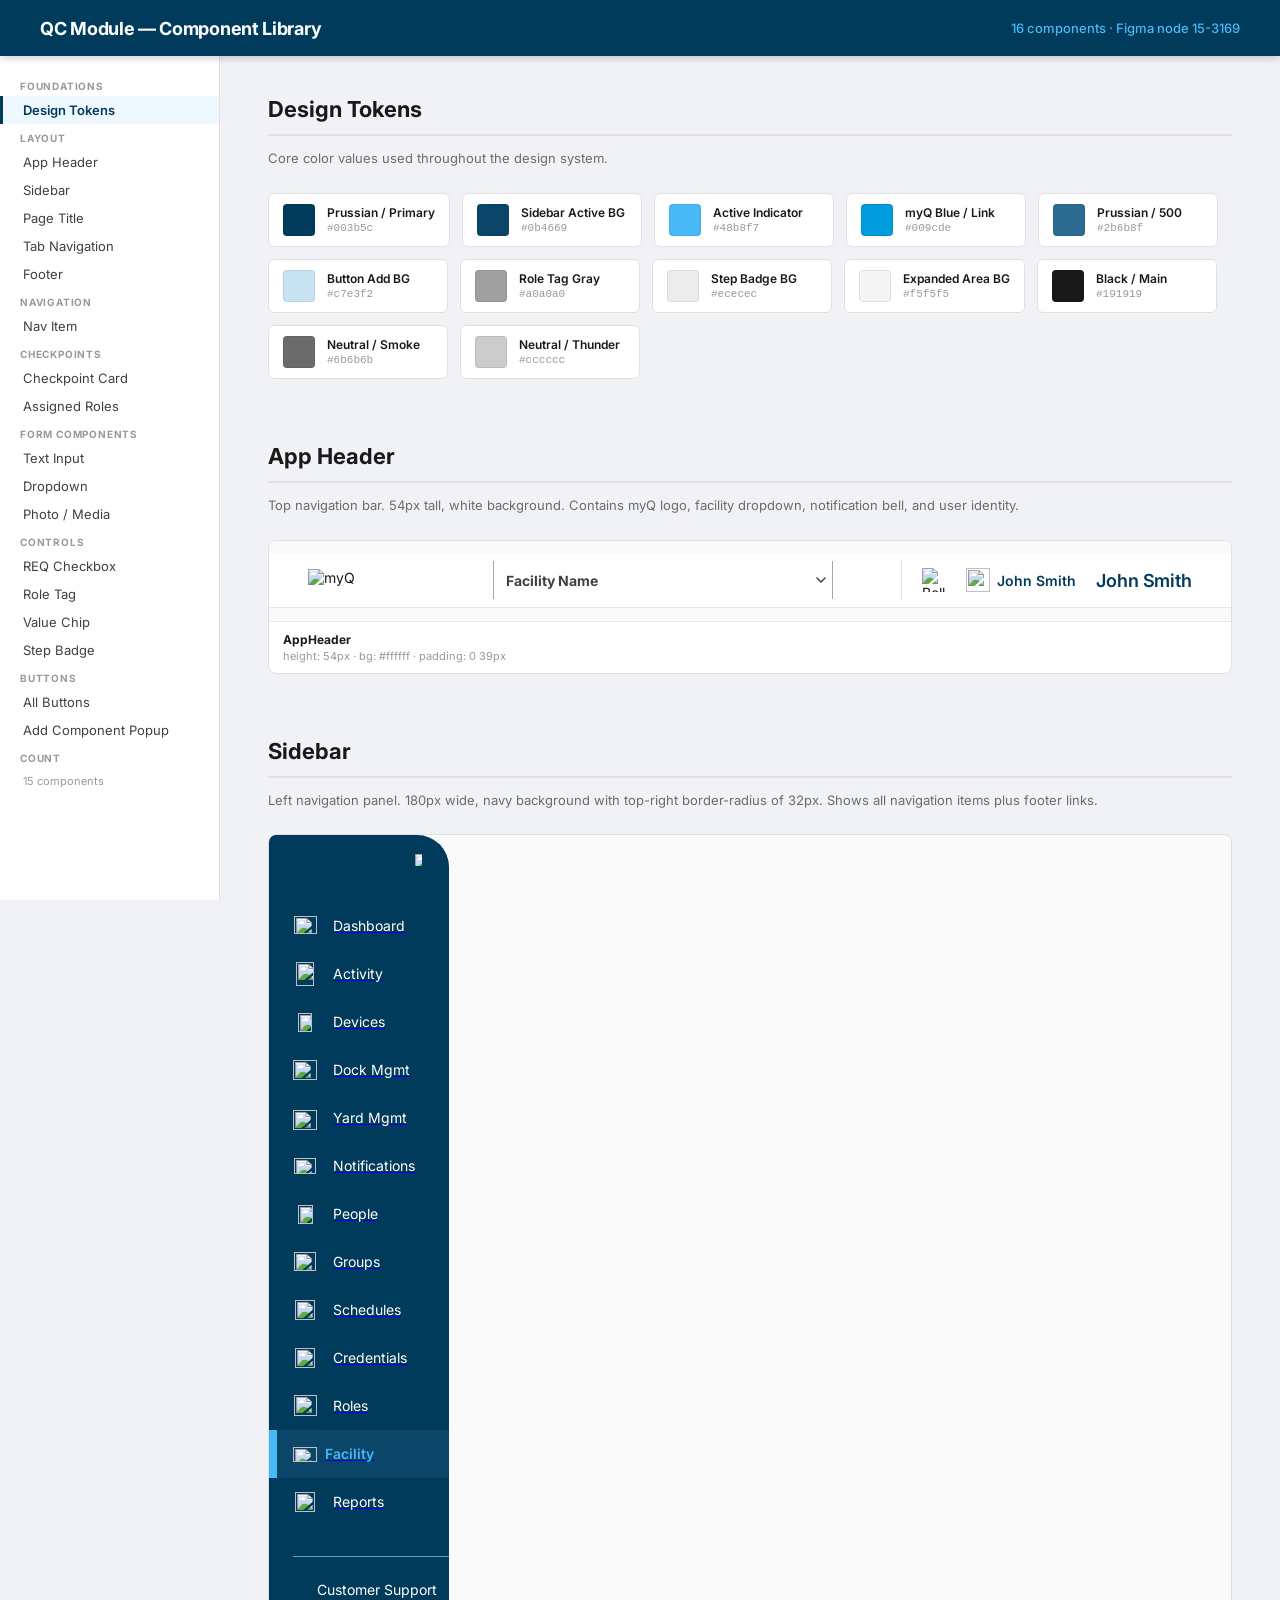
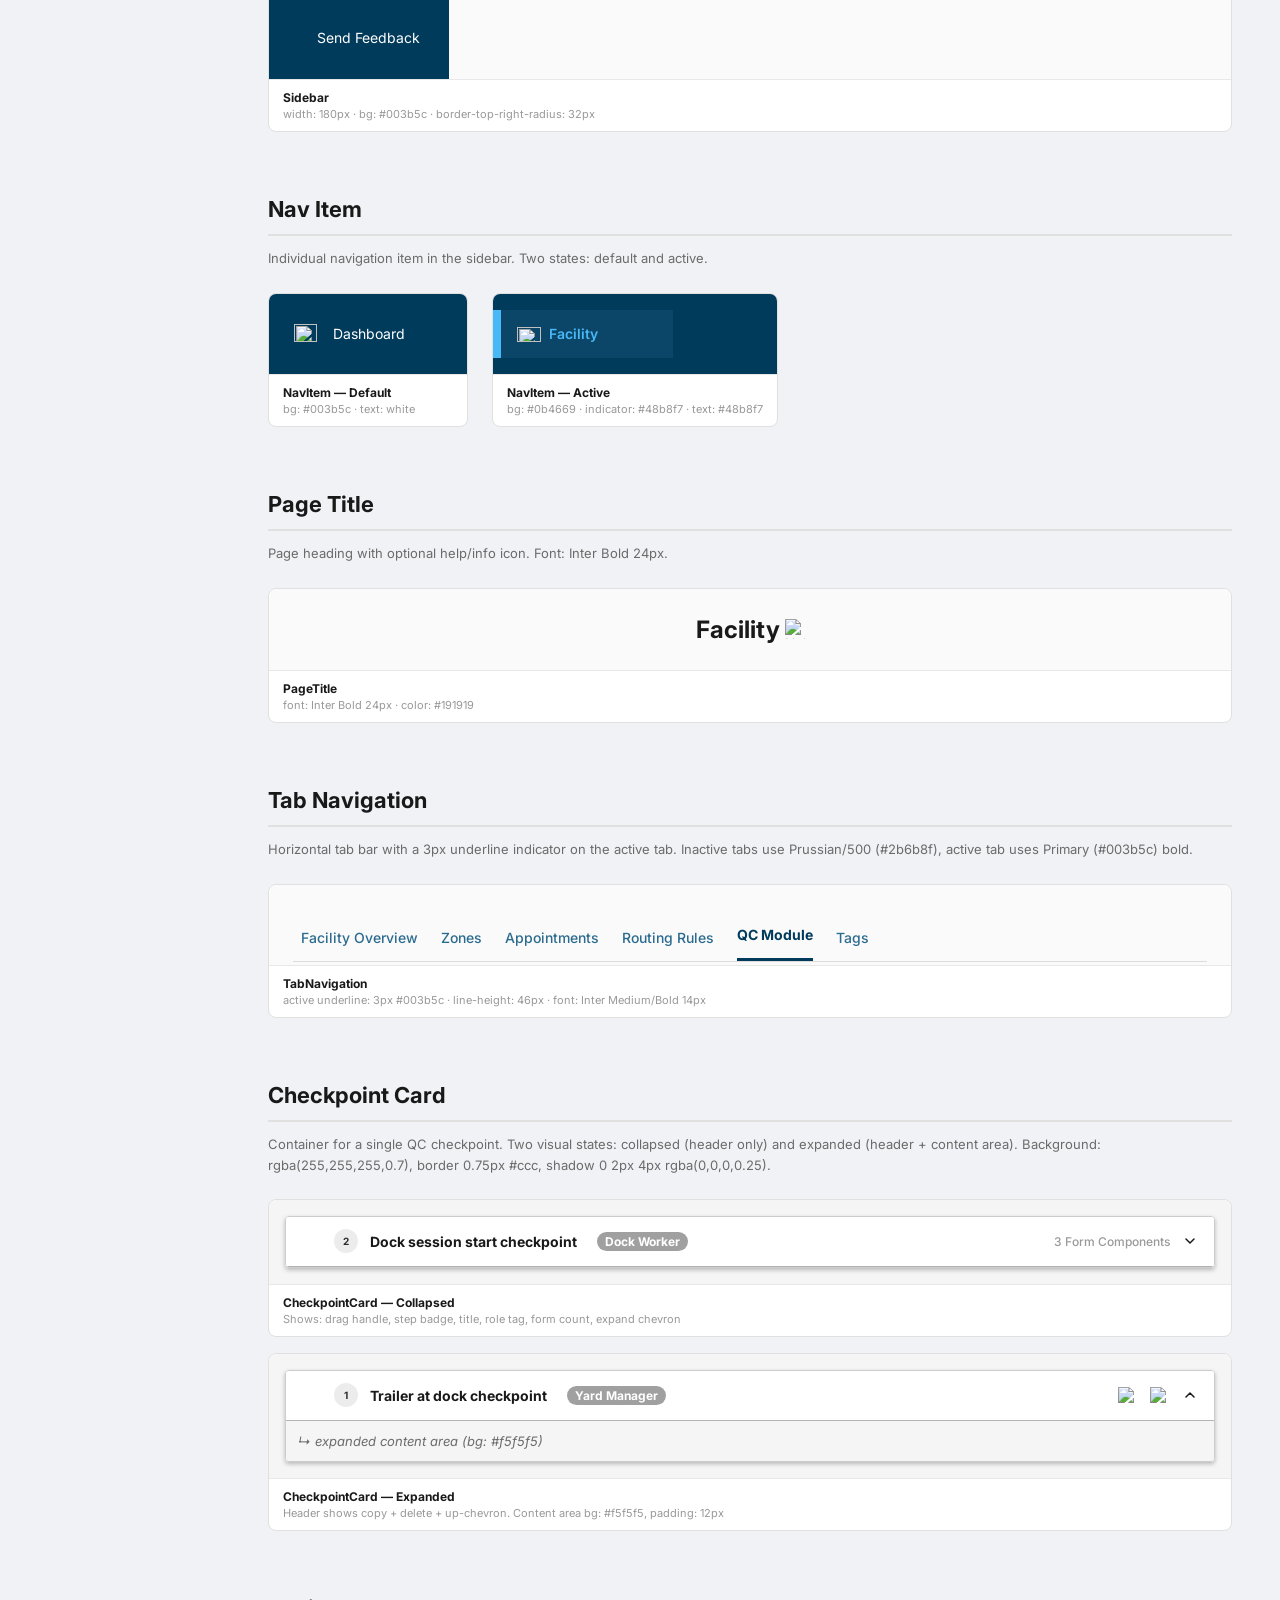
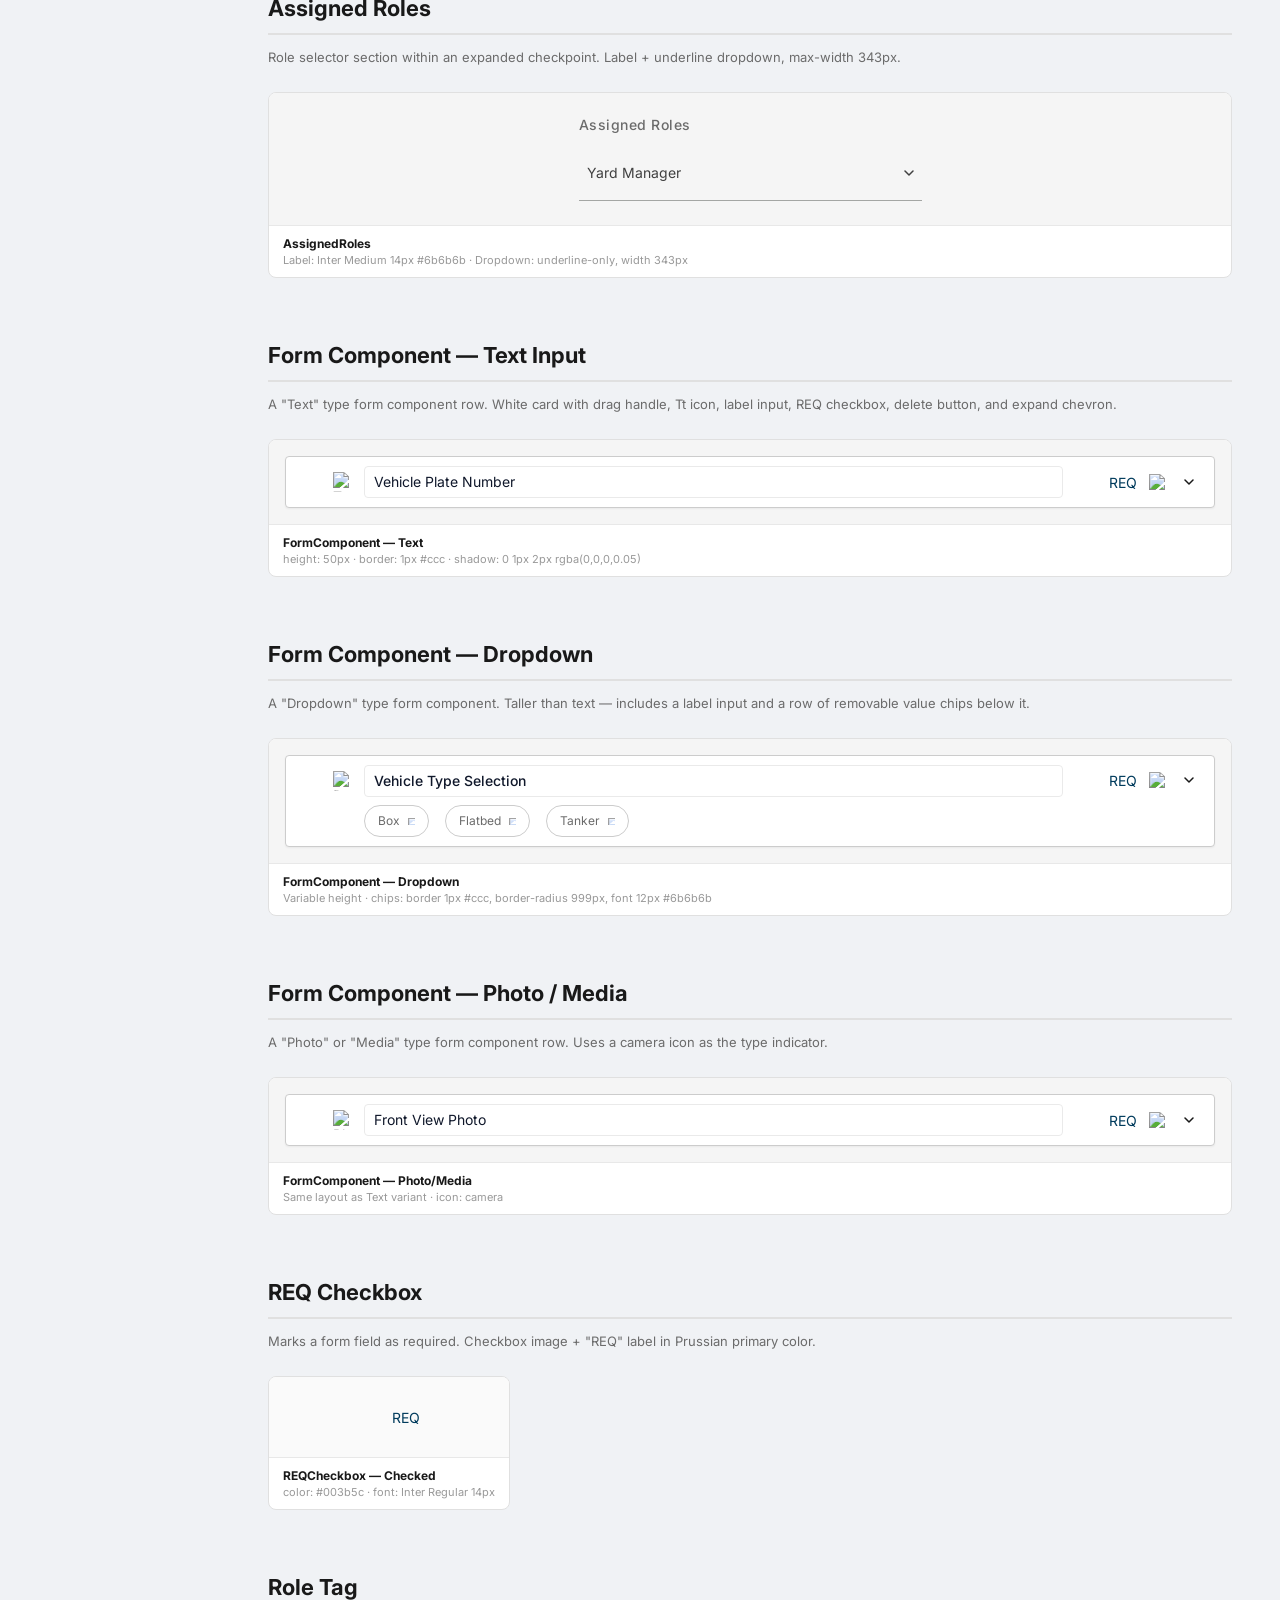
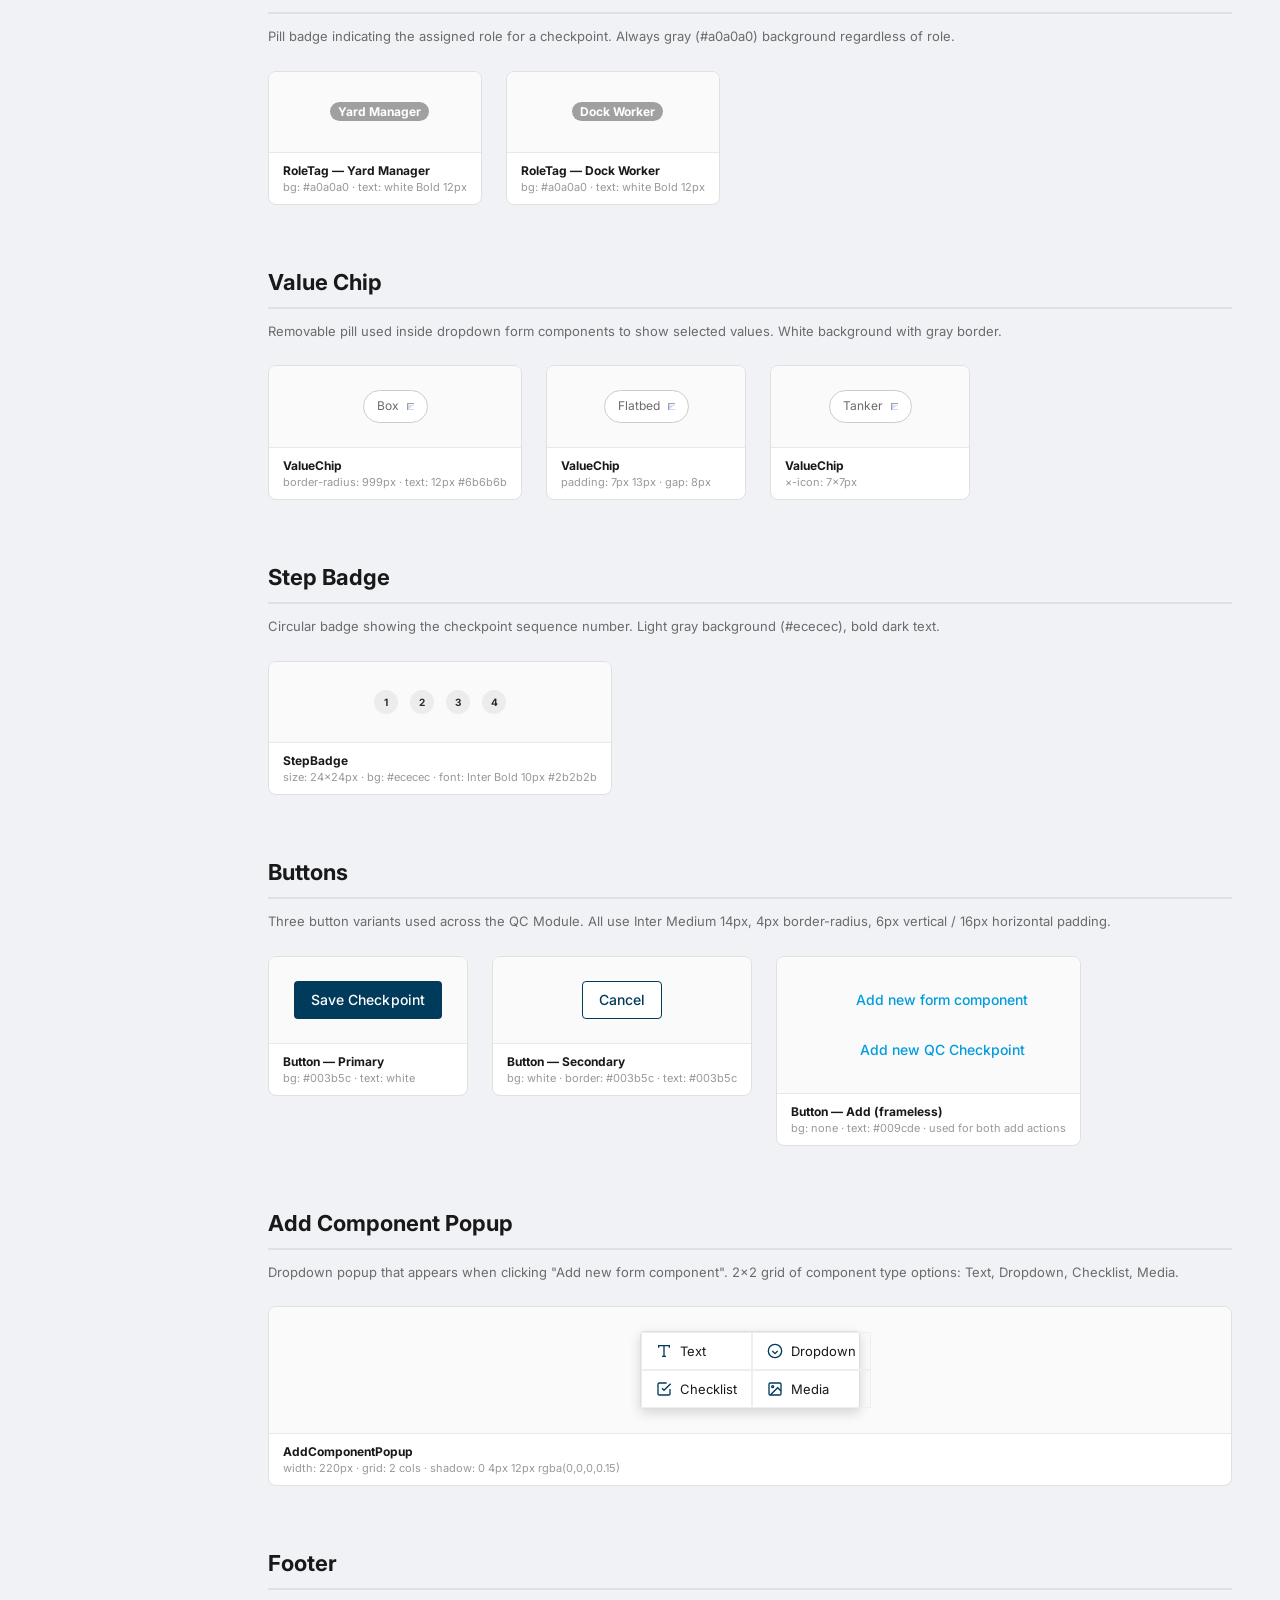
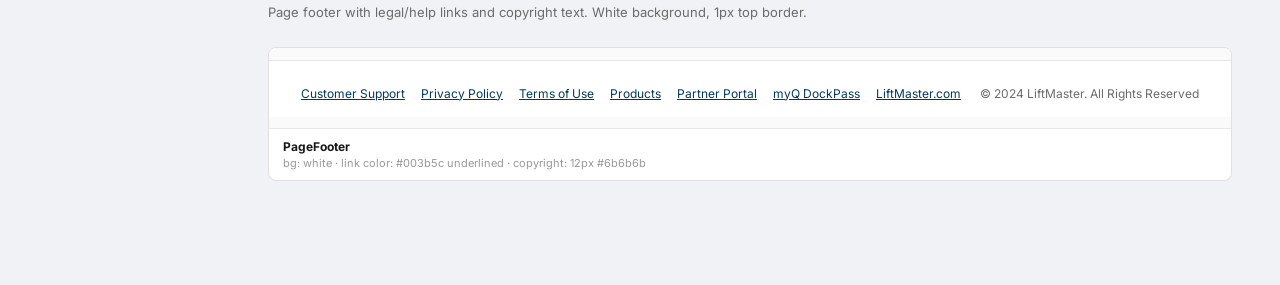
==== commit 75d9b668: "Fix sidebar icon rendering: use correct Figma assets with proper inset positioning Replace old 300x1" ====
--- a/components.html
+++ b/components.html
@@ -122,14 +122,14 @@
     /* ── Sidebar ─────────────────────────────────────────── */
     .sidebar-demo {
       width: 180px; background: #003b5c;
-      display: flex; flex-direction: column; padding: 13px 0 18px;
+      display: flex; flex-direction: column; align-items: flex-end;
+      gap: 30px; padding: 13px 0 18px;
       border-top-right-radius: 32px;
     }
     .sidebar-collapse-btn {
       display: flex; align-items: center; justify-content: center;
-      padding: 0 18px; margin-bottom: 4px;
-    }
-    .sidebar-collapse-btn img { width: auto; height: auto; max-width: 10px; max-height: 14px; object-fit: contain; }
+      padding: 0 18px; cursor: pointer;
+    }
 
     /* ── Nav Item ────────────────────────────────────────── */
     .nav-item {
@@ -142,8 +142,9 @@
       content: ''; position: absolute; left: 0; top: 0;
       width: 8px; height: 48px; background: #48b8f7;
     }
-    .nav-item-icon { width: 24px; height: 24px; flex-shrink: 0; display: flex; align-items: center; justify-content: center; }
-    .nav-item-icon img { width: auto; height: auto; max-width: 20px; max-height: 20px; object-fit: contain; }
+    .nav-item-icon { position: relative; width: 24px; height: 24px; flex-shrink: 0; }
+    .icon-inner { position: absolute; display: block; }
+    .icon-inner img { position: absolute; width: 100%; height: 100%; display: block; }
     .nav-item-label { flex: 1; font-size: 14px; color: #fff; font-weight: 400; line-height: 12px; }
     .nav-item.active .nav-item-label { color: #48b8f7; font-weight: 600; }
 
@@ -479,21 +480,23 @@
       <div class="comp-canvas flush" style="align-items:flex-start; justify-content:flex-start; padding:0;">
         <nav class="sidebar-demo">
           <button class="sidebar-collapse-btn">
-            <img src="https://www.figma.com/api/mcp/asset/4c32977a-5597-41b4-abf3-4a964fa3b241" alt="Collapse">
+            <div class="nav-item-icon"><div class="icon-inner" style="top:5.94px;right:9.18px;bottom:5.94px;left:7.54px;"><img src="https://www.figma.com/api/mcp/asset/dbe3b0e2-6dc9-48d5-8984-9ad89477c733" alt="Collapse"></div></div>
           </button>
-          <a class="nav-item" href="#"><div class="nav-item-icon"><img src="https://www.figma.com/api/mcp/asset/d4085294-ed8e-41ee-8076-e443a3d4a58d" alt=""></div><span class="nav-item-label">Dashboard</span></a>
-          <a class="nav-item" href="#"><div class="nav-item-icon"><img src="https://www.figma.com/api/mcp/asset/d948c863-8d5b-4594-9229-85d138ae57c3" alt=""></div><span class="nav-item-label">Activity</span></a>
-          <a class="nav-item" href="#"><div class="nav-item-icon"><img src="https://www.figma.com/api/mcp/asset/58acb9d8-39ef-4440-adf9-8955055730af" alt=""></div><span class="nav-item-label">Devices</span></a>
-          <a class="nav-item" href="#"><div class="nav-item-icon"><img src="https://www.figma.com/api/mcp/asset/d81444f4-3907-492f-8ac7-820f9765d827" alt=""></div><span class="nav-item-label">Dock Mgmt</span></a>
-          <a class="nav-item" href="#"><div class="nav-item-icon"><img src="https://www.figma.com/api/mcp/asset/b34881a6-d02b-4e97-b822-b42703236255" alt=""></div><span class="nav-item-label">Yard Mgmt</span></a>
-          <a class="nav-item" href="#"><div class="nav-item-icon"><img src="https://www.figma.com/api/mcp/asset/de421246-3569-44a9-ad1d-db70bf296d6e" alt=""></div><span class="nav-item-label">Notifications</span></a>
-          <a class="nav-item" href="#"><div class="nav-item-icon"><img src="https://www.figma.com/api/mcp/asset/91bf6bb1-a9b0-418a-9fca-d644fed52fc7" alt=""></div><span class="nav-item-label">People</span></a>
-          <a class="nav-item" href="#"><div class="nav-item-icon"><img src="https://www.figma.com/api/mcp/asset/a5575d51-cd55-4c32-8bd6-b42c49e3e75d" alt=""></div><span class="nav-item-label">Groups</span></a>
-          <a class="nav-item" href="#"><div class="nav-item-icon"><img src="https://www.figma.com/api/mcp/asset/8b7c2ec1-0efc-4610-a607-6256a01021e1" alt=""></div><span class="nav-item-label">Schedules</span></a>
-          <a class="nav-item" href="#"><div class="nav-item-icon"><img src="https://www.figma.com/api/mcp/asset/53a99227-1588-4b5e-8383-789e8c896e5b" alt=""></div><span class="nav-item-label">Credentials</span></a>
-          <a class="nav-item" href="#"><div class="nav-item-icon"><img src="https://www.figma.com/api/mcp/asset/7cfc39c8-878e-4e99-bc49-6ae4c5169412" alt=""></div><span class="nav-item-label">Roles</span></a>
-          <a class="nav-item active" href="#"><div class="nav-item-icon"><img src="https://www.figma.com/api/mcp/asset/324fc1c1-52a9-4714-9a01-094a022d1039" alt=""></div><span class="nav-item-label">Facility</span></a>
-          <a class="nav-item" href="#"><div class="nav-item-icon"><img src="https://www.figma.com/api/mcp/asset/0b12ab0d-fc02-48bf-8edd-433ac04190e8" alt=""></div><span class="nav-item-label">Reports</span></a>
+          <div style="display:flex;flex-direction:column;align-self:stretch;">
+          <a class="nav-item" href="#"><div class="nav-item-icon"><div class="icon-inner" style="top:2px;right:0.5px;bottom:4px;left:0.5px;"><img src="https://www.figma.com/api/mcp/asset/cd0c973d-95cd-4895-b1c4-5a4d9ba05d9d" alt=""></div></div><span class="nav-item-label">Dashboard</span></a>
+          <a class="nav-item" href="#"><div class="nav-item-icon"><div class="icon-inner" style="top:0;right:3px;bottom:0;left:3px;"><img src="https://www.figma.com/api/mcp/asset/99adb68b-bdde-48b1-8e95-889cbe530794" alt=""></div></div><span class="nav-item-label">Activity</span></a>
+          <a class="nav-item" href="#"><div class="nav-item-icon"><div class="icon-inner" style="top:2.5px;right:4.6px;bottom:2.5px;left:4.6px;"><img src="https://www.figma.com/api/mcp/asset/1bf9767a-b4c4-41e2-a2fd-38193402b525" alt=""></div></div><span class="nav-item-label">Devices</span></a>
+          <a class="nav-item" href="#"><div class="nav-item-icon"><div class="icon-inner" style="top:2px;right:0;bottom:2px;left:0;overflow:hidden;"><img src="https://www.figma.com/api/mcp/asset/4e4b00d8-7ab5-43f5-b820-b8296456493f" alt=""></div></div><span class="nav-item-label">Dock Mgmt</span></a>
+          <a class="nav-item" href="#"><div class="nav-item-icon"><div class="icon-inner" style="top:4px;right:0;bottom:0;left:0;"><img src="https://www.figma.com/api/mcp/asset/d3865379-76f0-484f-91b2-6f10963dc253" alt=""></div></div><span class="nav-item-label">Yard Mgmt</span></a>
+          <a class="nav-item" href="#"><div class="nav-item-icon"><div class="icon-inner" style="top:4px;right:1px;bottom:4px;left:1px;"><img src="https://www.figma.com/api/mcp/asset/b5713fc5-a7db-4030-b07e-276883c6b230" alt=""></div></div><span class="nav-item-label">Notifications</span></a>
+          <a class="nav-item" href="#"><div class="nav-item-icon"><div class="icon-inner" style="top:2.5px;right:4.5px;bottom:2.5px;left:4.5px;"><img src="https://www.figma.com/api/mcp/asset/add388d2-18e2-4b35-8153-f2edba72c205" alt=""></div></div><span class="nav-item-label">People</span></a>
+          <a class="nav-item" href="#"><div class="nav-item-icon"><div class="icon-inner" style="top:2px;right:0.6px;bottom:3px;left:0.9px;"><img src="https://www.figma.com/api/mcp/asset/fc5c2bc6-5852-40b9-ba38-82dd61022278" alt=""></div></div><span class="nav-item-label">Groups</span></a>
+          <a class="nav-item" href="#"><div class="nav-item-icon"><div class="icon-inner" style="top:1.7px;right:1.6px;bottom:2px;left:1.6px;"><img src="https://www.figma.com/api/mcp/asset/839e96bf-e284-480c-9650-bf4e5a811584" alt=""></div></div><span class="nav-item-label">Schedules</span></a>
+          <a class="nav-item" href="#"><div class="nav-item-icon"><div class="icon-inner" style="top:2px;right:2px;bottom:2px;left:2px;"><img src="https://www.figma.com/api/mcp/asset/47f402de-1573-4490-981f-8b67ce7be6f9" alt=""></div></div><span class="nav-item-label">Credentials</span></a>
+          <a class="nav-item" href="#"><div class="nav-item-icon"><div class="icon-inner" style="top:1px;right:0;bottom:2px;left:1px;"><img src="https://www.figma.com/api/mcp/asset/e23ed34b-1955-4171-8908-9bd39b2e11e9" alt=""></div></div><span class="nav-item-label">Roles</span></a>
+          <a class="nav-item active" href="#"><div class="nav-item-icon"><div class="icon-inner" style="top:5px;right:0;bottom:4px;left:0;"><img src="https://www.figma.com/api/mcp/asset/15ab4dcf-1aa6-4ecc-9cd9-5c6a2d5a5a04" alt=""></div></div><span class="nav-item-label">Facility</span></a>
+          <a class="nav-item" href="#"><div class="nav-item-icon"><div class="icon-inner" style="top:2px;right:2px;bottom:2px;left:2px;"><img src="https://www.figma.com/api/mcp/asset/d42d2919-421c-4591-b0e8-95d397cb2f6d" alt=""></div></div><span class="nav-item-label">Reports</span></a>
+          </div>
           <div style="margin-top: auto; padding: 8px 0 0 24px; border-top: 1px solid #729cbd; margin-left: 24px; width: calc(100% - 24px); display:flex; flex-direction:column; gap:0;">
             <span style="height:48px; display:flex; align-items:center; font-size:14px; color:#fff; cursor:pointer;">Customer Support</span>
             <span style="height:48px; display:flex; align-items:center; font-size:14px; color:#fff; cursor:pointer;">Send Feedback</span>
@@ -515,7 +518,7 @@
       <div class="comp-card">
         <div class="comp-canvas dark" style="padding:0; justify-content:flex-start;">
           <a class="nav-item" href="#" style="width:180px; text-decoration:none;">
-            <div class="nav-item-icon"><img src="https://www.figma.com/api/mcp/asset/d4085294-ed8e-41ee-8076-e443a3d4a58d" alt=""></div>
+            <div class="nav-item-icon"><div class="icon-inner" style="top:2px;right:0.5px;bottom:4px;left:0.5px;"><img src="https://www.figma.com/api/mcp/asset/cd0c973d-95cd-4895-b1c4-5a4d9ba05d9d" alt=""></div></div>
             <span class="nav-item-label">Dashboard</span>
           </a>
         </div>
@@ -527,7 +530,7 @@
       <div class="comp-card">
         <div class="comp-canvas dark" style="padding:0; justify-content:flex-start;">
           <a class="nav-item active" href="#" style="width:180px; text-decoration:none;">
-            <div class="nav-item-icon"><img src="https://www.figma.com/api/mcp/asset/324fc1c1-52a9-4714-9a01-094a022d1039" alt=""></div>
+            <div class="nav-item-icon"><div class="icon-inner" style="top:5px;right:0;bottom:4px;left:0;"><img src="https://www.figma.com/api/mcp/asset/15ab4dcf-1aa6-4ecc-9cd9-5c6a2d5a5a04" alt=""></div></div>
             <span class="nav-item-label">Facility</span>
           </a>
         </div>
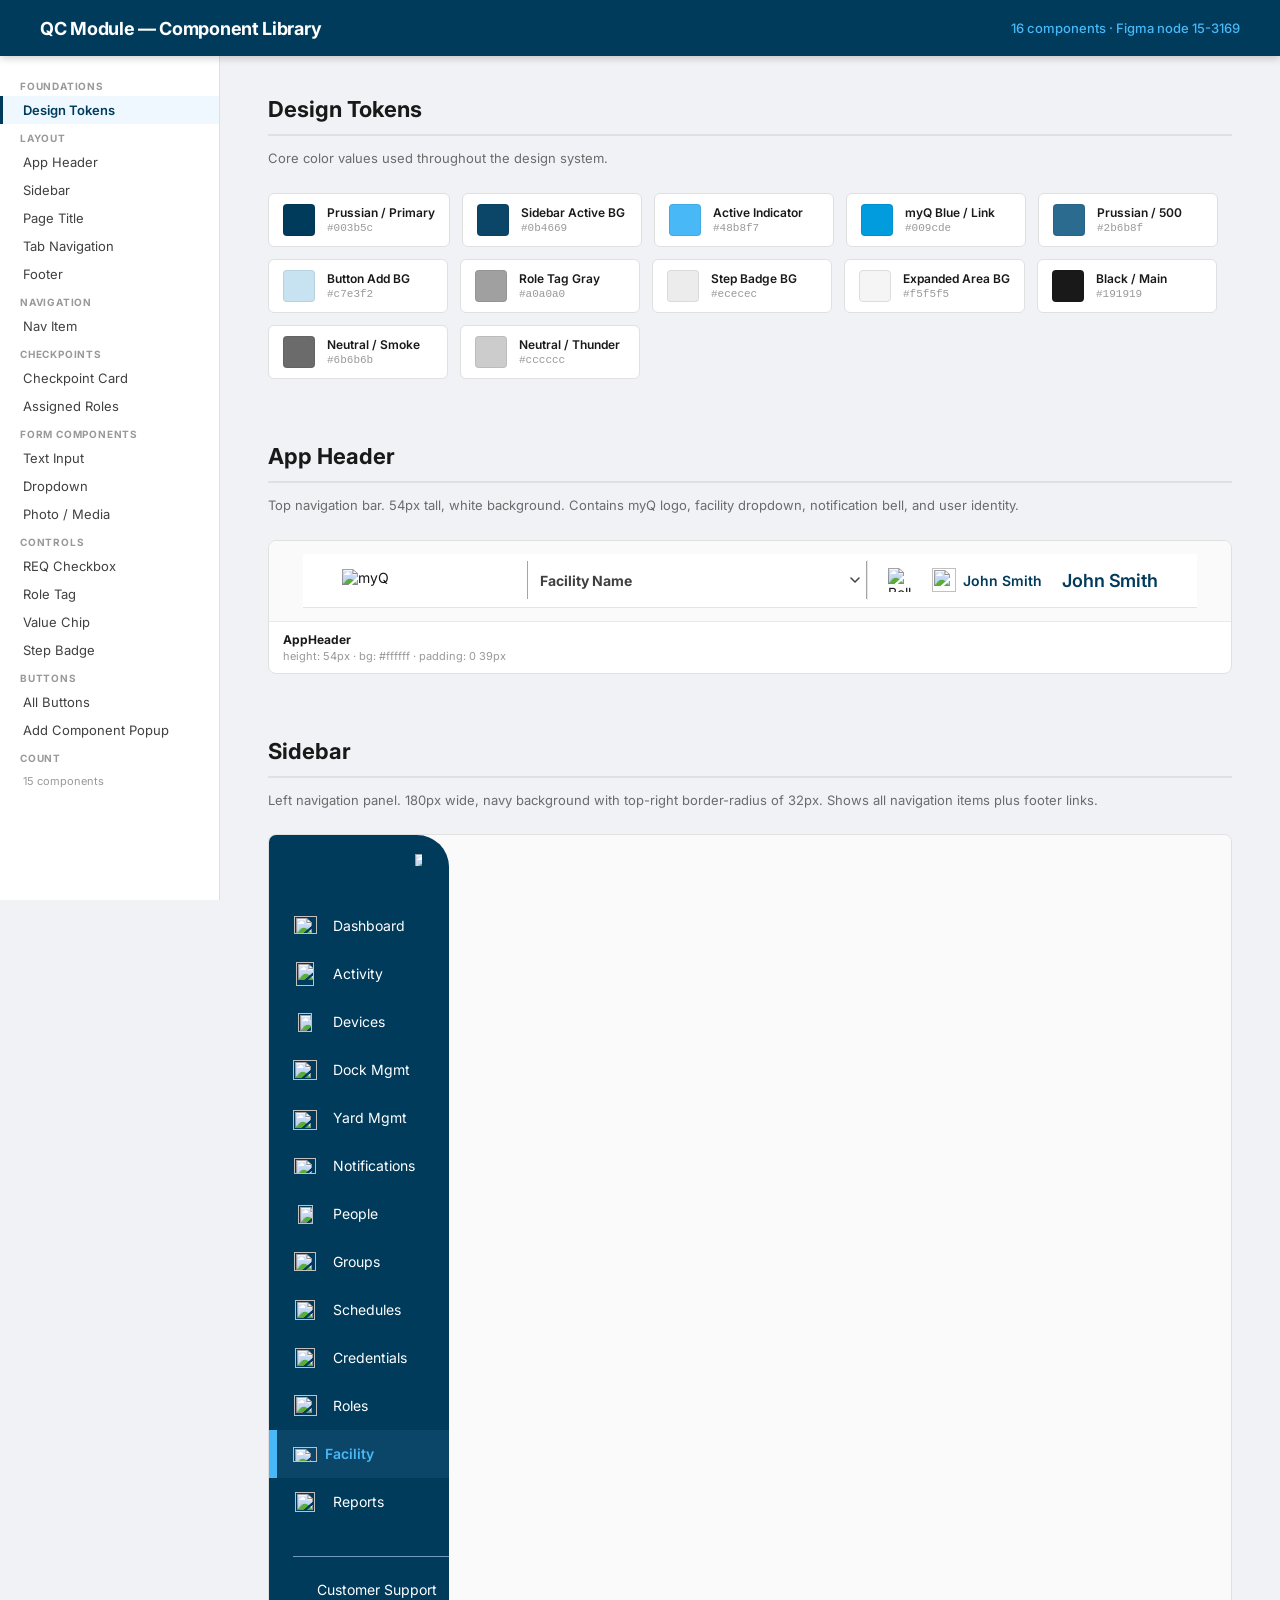
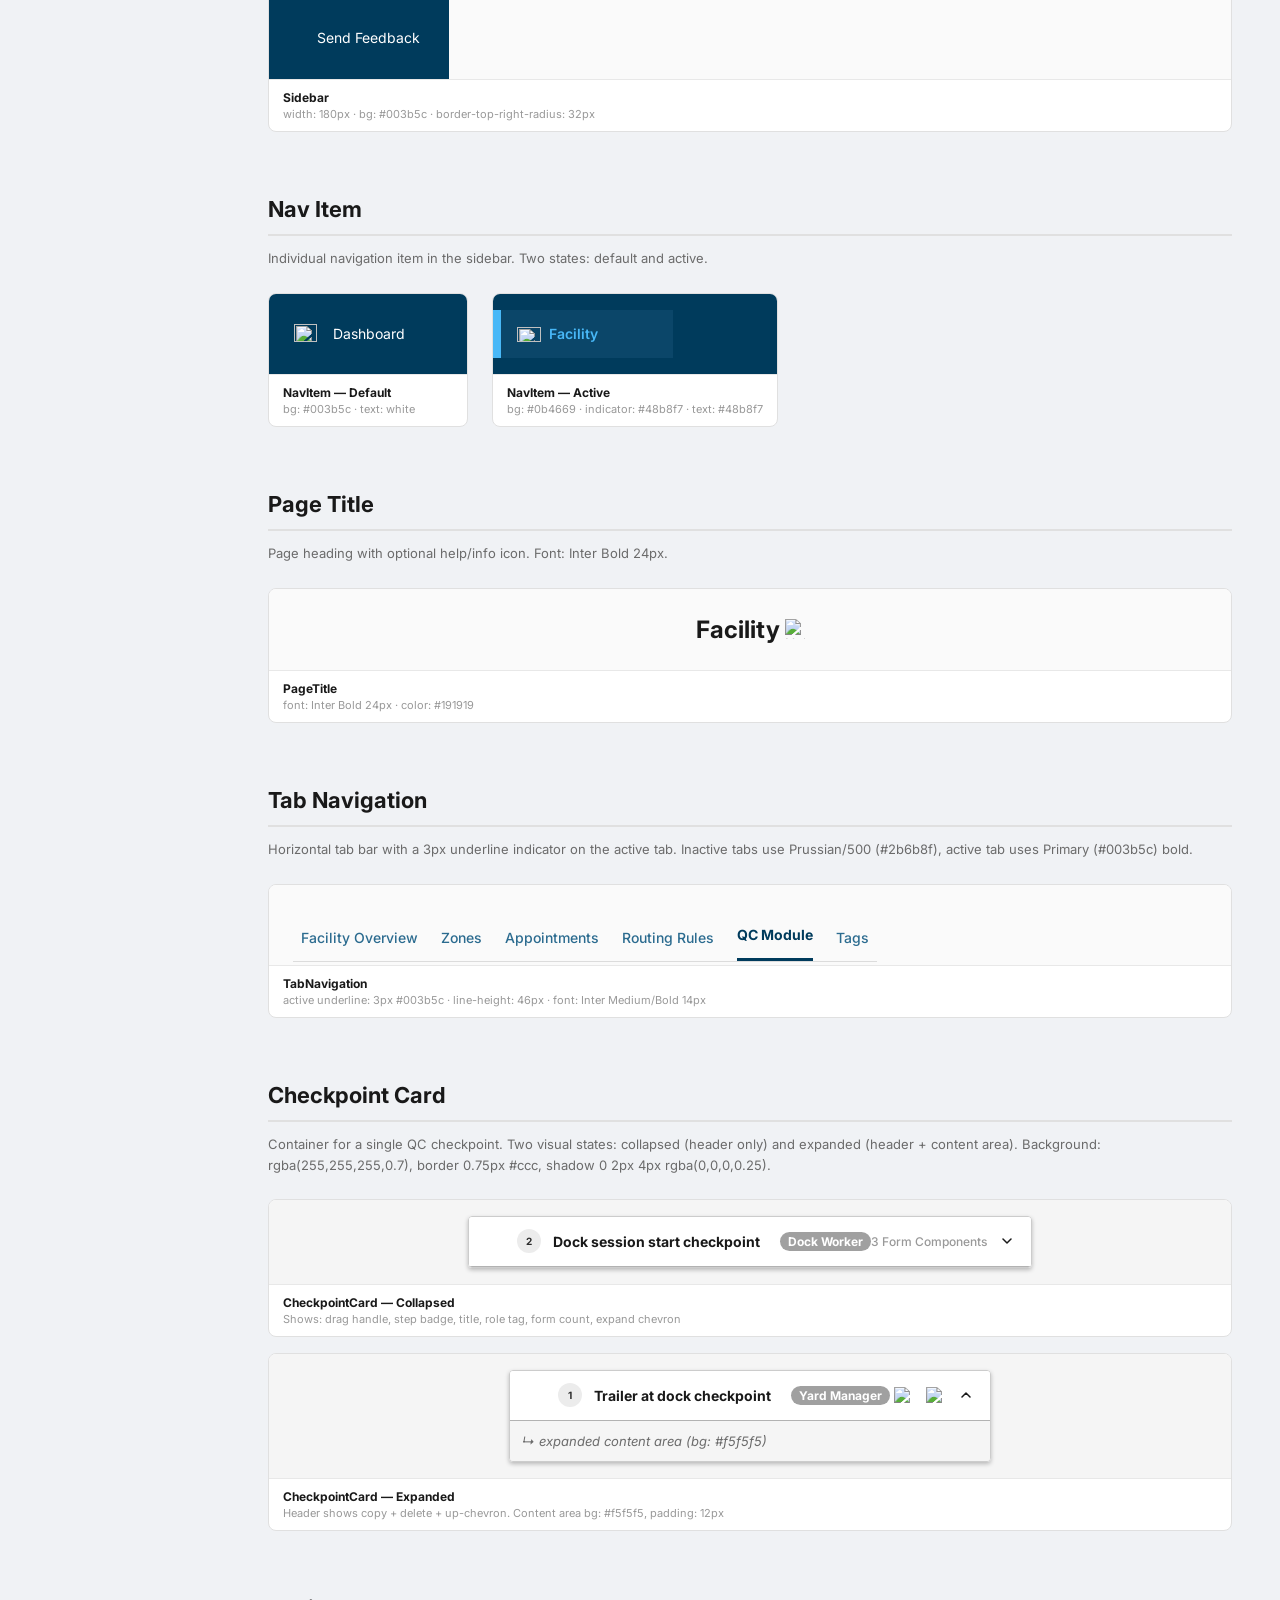
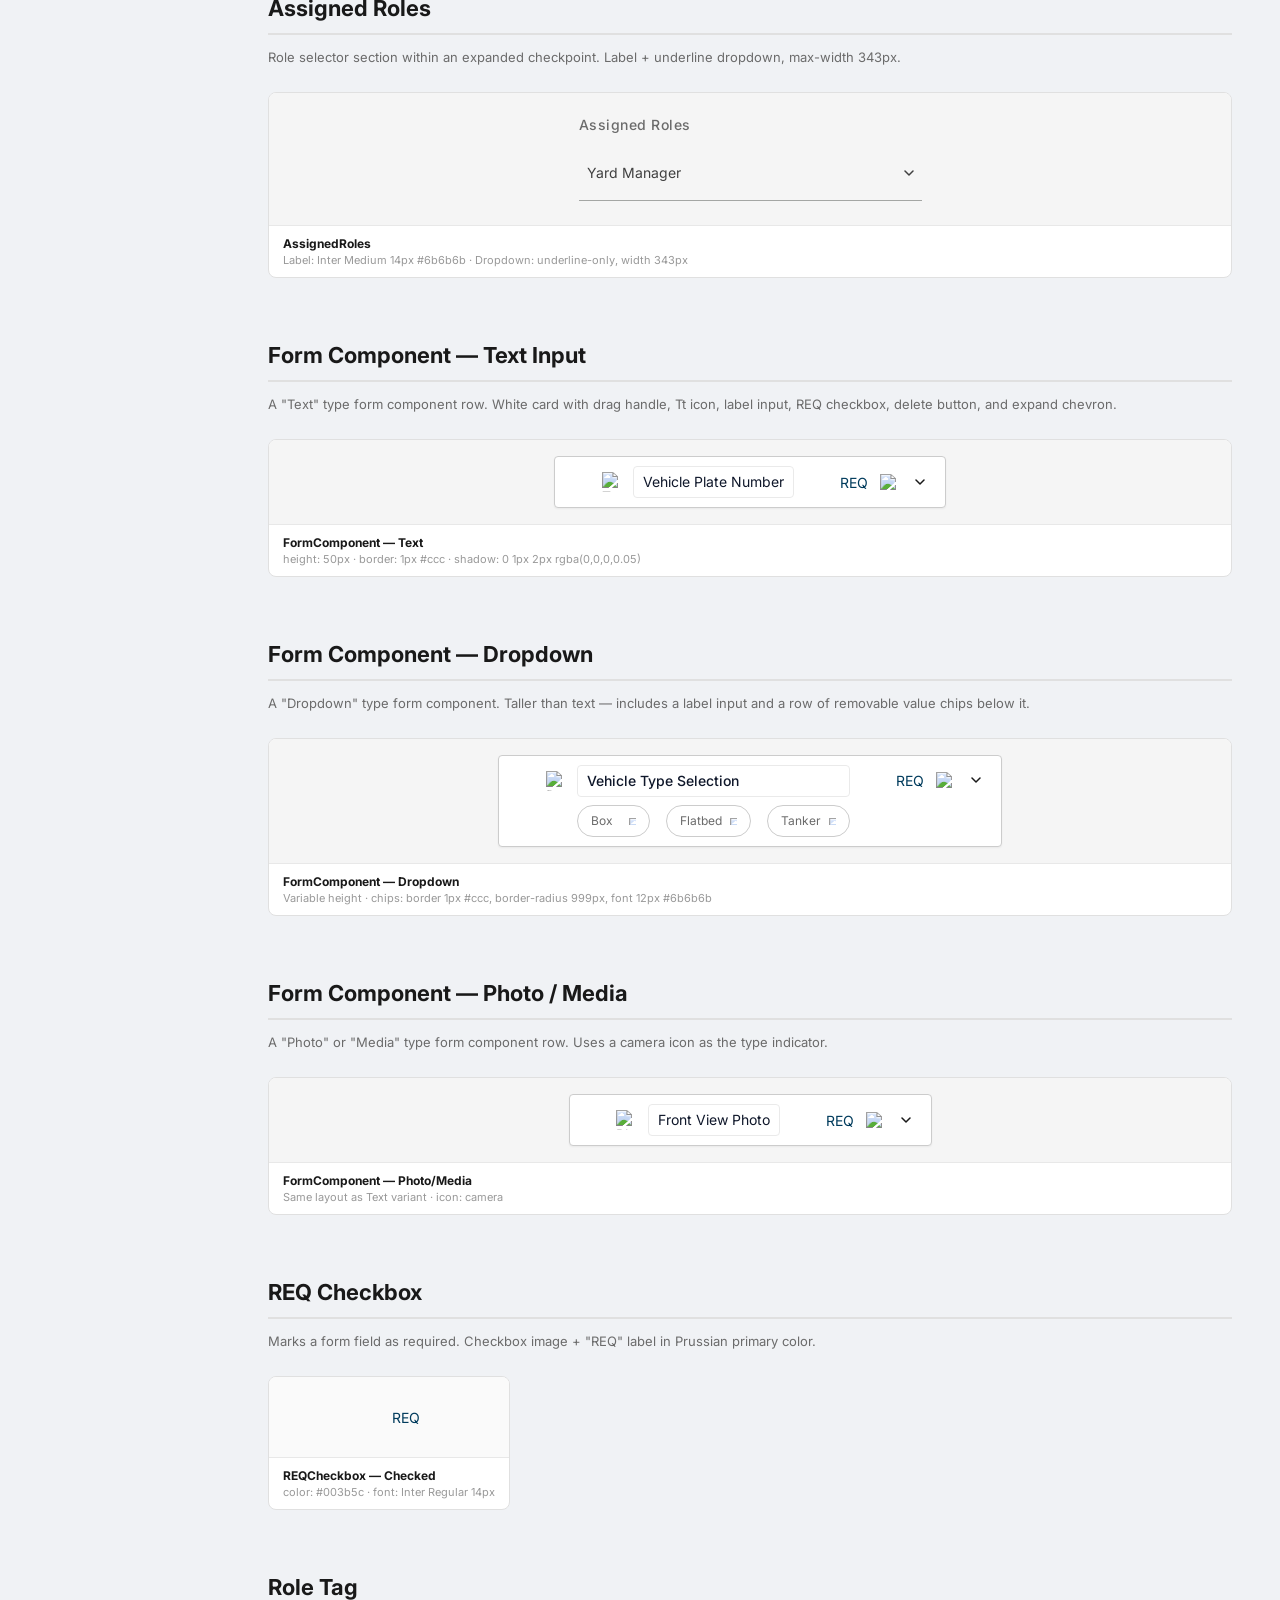
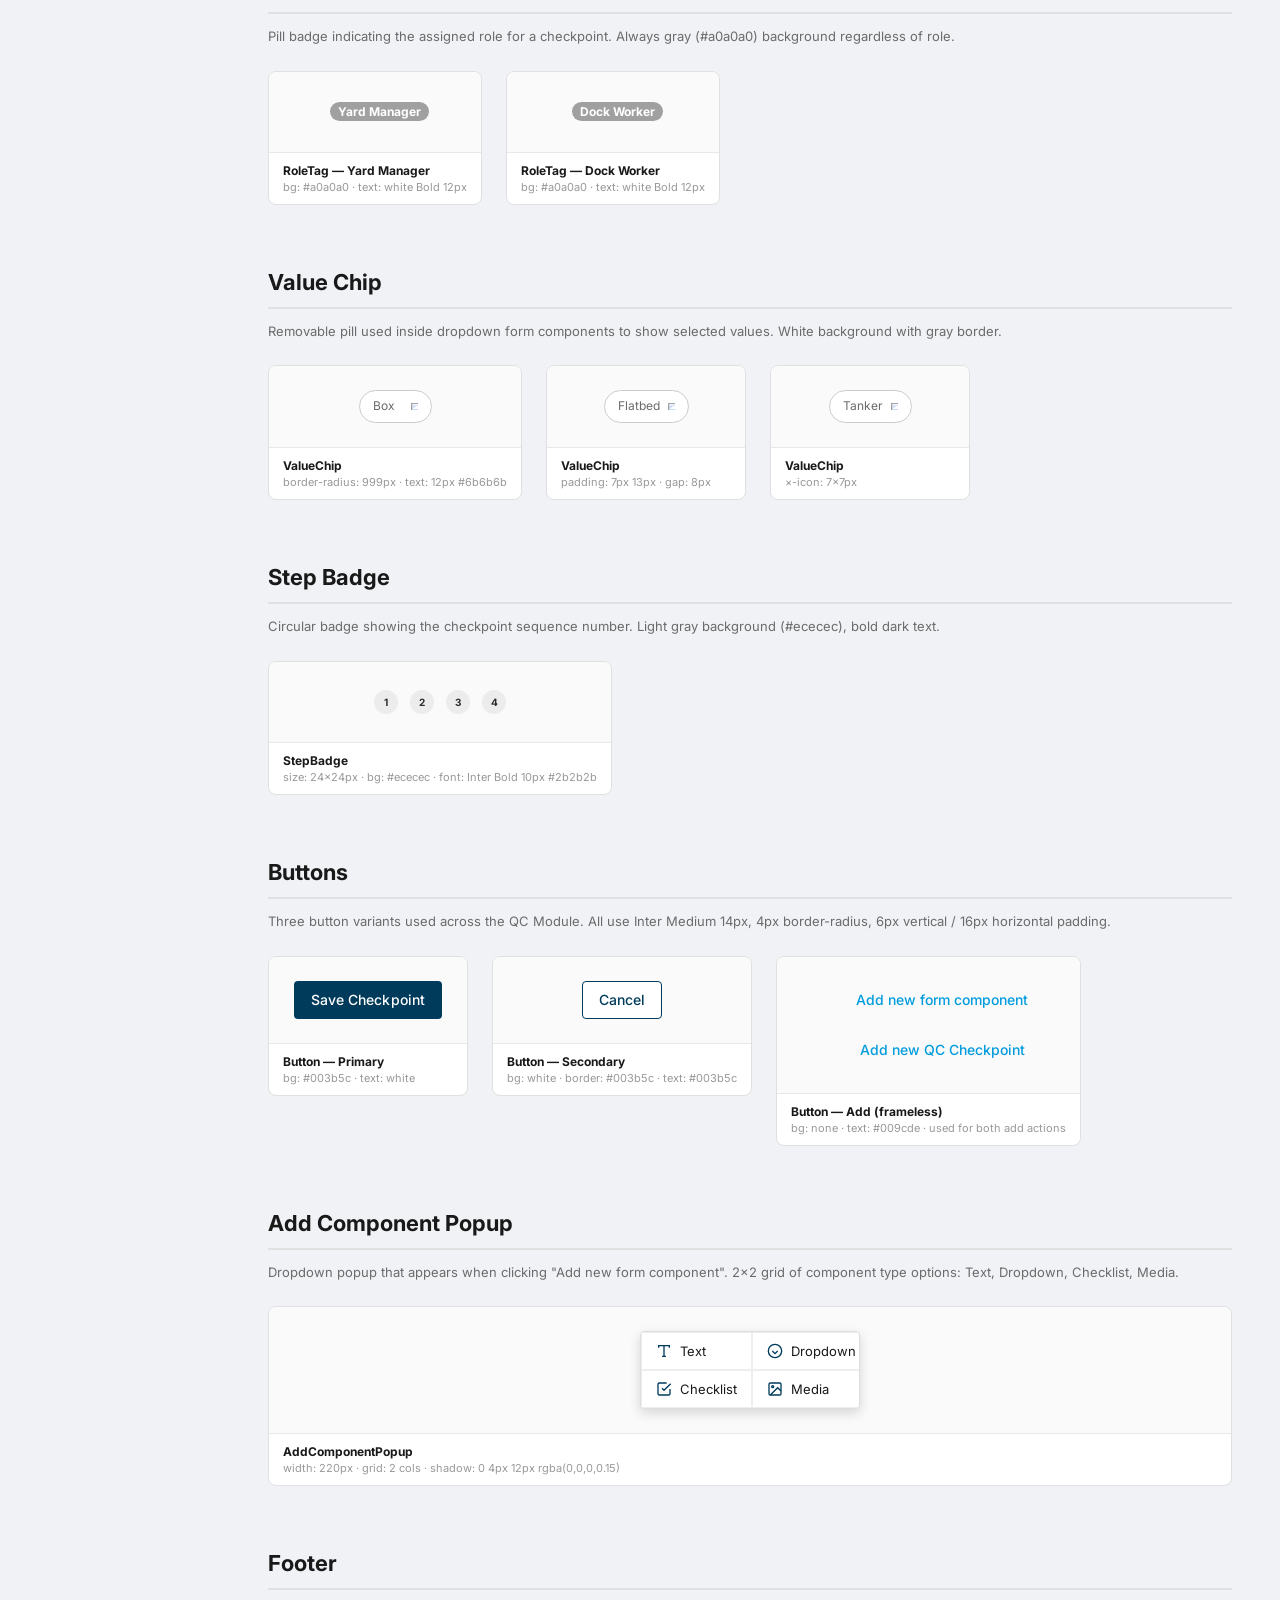
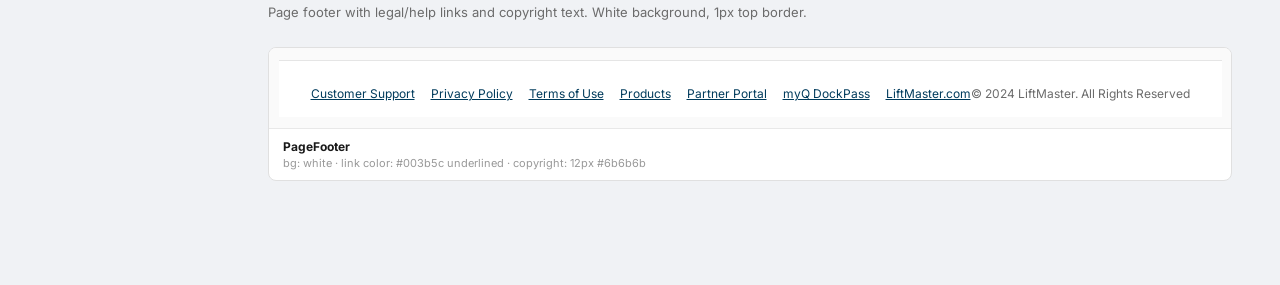
==== commit ffe11228: "Refactor to real shared component library via components.css Extract all shared component styles int" ====
--- a/components.html
+++ b/components.html
@@ -6,14 +6,10 @@
   <title>QC Module – Component Library</title>
   <link rel="preconnect" href="https://fonts.googleapis.com">
   <link href="https://fonts.googleapis.com/css2?family=Inter:wght@400;500;600;700&display=swap" rel="stylesheet">
+  <link rel="stylesheet" href="components.css">
   <style>
-    /* ─── Reset ──────────────────────────────────────────── */
-    *, *::before, *::after { box-sizing: border-box; margin: 0; padding: 0; }
+    /* ─── Library Shell (page-specific only) ─────────────── */
     body { font-family: 'Inter', sans-serif; font-size: 14px; color: #191919; background: #f0f2f5; }
-    button { background: none; border: none; cursor: pointer; font-family: inherit; }
-    img { display: block; max-width: 100%; max-height: 100%; }
-
-    /* ─── Library Shell ──────────────────────────────────── */
     .lib-header {
       position: sticky; top: 0; z-index: 100;
       background: #003b5c; color: #fff;
@@ -92,216 +88,6 @@
     .token-name { font-size: 12px; font-weight: 600; color: #191919; }
     .token-value { font-size: 11px; color: #999; font-family: monospace; }
 
-    /* ═══════════════════════════════════════════════════════
-       COMPONENT STYLES (mirrored from index.html)
-    ═══════════════════════════════════════════════════════ */
-
-    /* ── App Header ──────────────────────────────────────── */
-    .app-header {
-      display: flex; align-items: center; justify-content: space-between;
-      height: 54px; background: #fff; padding: 0 39px;
-      border-bottom: 1px solid #e5e5e5; width: 100%;
-    }
-    .header-left { display: flex; align-items: center; gap: 135px; }
-    .header-logo { width: 50px; height: 22px; }
-    .header-logo img { width: 100%; height: 100%; object-fit: contain; }
-    .facility-dropdown {
-      display: flex; align-items: center; justify-content: space-between;
-      width: 340px; height: 38px;
-      border-left: 1px solid #a4a6a4; border-right: 1px solid #a4a6a4;
-      padding: 5px 6px 5px 12px; background: #fff; cursor: pointer;
-    }
-    .facility-dropdown span { font-weight: 700; font-size: 14px; color: #404040; }
-    .header-right { display: flex; align-items: center; gap: 20px; }
-    .header-divider { width: 1px; height: 40px; background: #e5e5e5; }
-    .header-user { display: flex; align-items: center; gap: 7px; }
-    .header-user-icon { width: 24px; height: 24px; object-fit: contain; }
-    .header-user-name { font-weight: 600; font-size: 14px; color: #003b5c; }
-    .header-user-fullname { font-weight: 600; font-size: 18px; color: #003b5c; letter-spacing: -0.1px; }
-
-    /* ── Sidebar ─────────────────────────────────────────── */
-    .sidebar-demo {
-      width: 180px; background: #003b5c;
-      display: flex; flex-direction: column; align-items: flex-end;
-      gap: 30px; padding: 13px 0 18px;
-      border-top-right-radius: 32px;
-    }
-    .sidebar-collapse-btn {
-      display: flex; align-items: center; justify-content: center;
-      padding: 0 18px; cursor: pointer;
-    }
-
-    /* ── Nav Item ────────────────────────────────────────── */
-    .nav-item {
-      display: flex; align-items: center; gap: 16px;
-      height: 48px; padding: 0 24px;
-      background: #003b5c; cursor: pointer; position: relative;
-    }
-    .nav-item.active { background: #0b4669; gap: 8px; padding-right: 6px; }
-    .nav-item.active::before {
-      content: ''; position: absolute; left: 0; top: 0;
-      width: 8px; height: 48px; background: #48b8f7;
-    }
-    .nav-item-icon { position: relative; width: 24px; height: 24px; flex-shrink: 0; }
-    .icon-inner { position: absolute; display: block; }
-    .icon-inner img { position: absolute; width: 100%; height: 100%; display: block; }
-    .nav-item-label { flex: 1; font-size: 14px; color: #fff; font-weight: 400; line-height: 12px; }
-    .nav-item.active .nav-item-label { color: #48b8f7; font-weight: 600; }
-
-    /* ── Tab ─────────────────────────────────────────────── */
-    .tab-nav-demo {
-      display: flex; align-items: flex-end; gap: 7px;
-      border-bottom: 1px solid rgba(0,0,0,0.12); width: 100%;
-    }
-    .tab {
-      display: flex; flex-direction: column; align-items: center;
-      padding: 0 8px; cursor: pointer;
-    }
-    .tab-label { font-size: 14px; font-weight: 500; color: #2b6b8f; line-height: 46px; white-space: nowrap; }
-    .tab.active .tab-label { font-weight: 700; color: #003b5c; }
-    .tab-ink-bar { height: 3px; width: 100%; background: #003b5c; }
-
-    /* ── Checkpoint Card / Row ───────────────────────────── */
-    .checkpoint-card {
-      background: rgba(255,255,255,0.7); border: 0.75px solid #ccc;
-      border-radius: 4px; box-shadow: 0 2px 4px rgba(0,0,0,0.25); overflow: hidden;
-      width: 100%;
-    }
-    .checkpoint-row {
-      display: flex; align-items: center; justify-content: space-between;
-      padding: 12px 12px 13px; background: #fff;
-      border-bottom: 1px solid #b2b2b2; cursor: pointer;
-    }
-    .checkpoint-row-left { display: flex; align-items: center; gap: 12px; }
-    .drag-handle { width: 24px; height: 24px; flex-shrink: 0; opacity: 0.5; display: flex; align-items: center; justify-content: center; }
-    .drag-handle img { width: auto; height: auto; max-width: 10px; max-height: 16px; object-fit: contain; }
-    .step-badge {
-      width: 24px; height: 24px; border-radius: 9999px; background: #ececec;
-      display: flex; align-items: center; justify-content: center; flex-shrink: 0;
-    }
-    .step-badge span { font-size: 10px; font-weight: 700; color: #2b2b2b; line-height: 1; }
-    .checkpoint-title { font-size: 14px; font-weight: 700; color: #191919; }
-    .role-tag {
-      display: inline-flex; align-items: center; justify-content: center;
-      height: 19px; padding: 2px 8px; background: #a0a0a0;
-      border-radius: 999px; margin-left: 8px;
-    }
-    .role-tag span { font-size: 12px; font-weight: 700; color: #fff; white-space: nowrap; line-height: 15px; }
-    .checkpoint-row-right { display: flex; align-items: center; gap: 8px; }
-    .icon-btn {
-      width: 24px; height: 24px; display: flex; align-items: center;
-      justify-content: center; padding: 4px; border-radius: 4px; flex-shrink: 0;
-    }
-    .icon-btn img { width: auto; height: auto; max-width: 16px; max-height: 16px; object-fit: contain; }
-    .icon-btn:hover { background: rgba(0,0,0,0.05); }
-    .component-count { font-size: 12px; font-weight: 500; color: #999; white-space: nowrap; }
-    .expand-arrow { width: 24px; height: 24px; display: flex; align-items: center; justify-content: center; flex-shrink: 0; }
-    .expand-arrow svg { transition: transform 0.2s; }
-    .expand-arrow.open svg { transform: rotate(180deg); }
-
-    /* ── Expanded Checkpoint Body ────────────────────────── */
-    .checkpoint-expanded { background: #f5f5f5; padding: 12px; display: flex; flex-direction: column; gap: 12px; }
-
-    /* ── Assigned Roles ──────────────────────────────────── */
-    .assigned-roles { display: flex; flex-direction: column; gap: 12px; padding-bottom: 16px; }
-    .assigned-roles-label { font-size: 14px; font-weight: 500; color: #6b6b6b; letter-spacing: 0.5px; line-height: 16px; }
-    .roles-dropdown {
-      display: flex; align-items: center; justify-content: space-between;
-      width: 343px; height: 56px; padding: 8px;
-      border-bottom: 1px solid #a4a6a4; cursor: pointer;
-    }
-    .roles-dropdown-value { font-size: 14px; color: #404040; }
-
-    /* ── Form Components ─────────────────────────────────── */
-    .form-comp {
-      display: flex; align-items: flex-start; gap: 12px;
-      background: #fff; border: 1px solid #ccc; border-radius: 4px;
-      box-shadow: 0 1px 2px rgba(0,0,0,0.05);
-      padding: 9px 13px 9px 9px; min-height: 50px; width: 100%;
-    }
-    .form-comp-drag { width: 24px; height: 24px; flex-shrink: 0; opacity: 0.5; align-self: center; display: flex; align-items: center; justify-content: center; }
-    .form-comp-drag img { width: auto; height: auto; max-width: 10px; max-height: 16px; object-fit: contain; }
-    .form-comp-type-icon { width: 21px; height: 22px; flex-shrink: 0; align-self: center; display: flex; align-items: center; justify-content: center; }
-    .form-comp-type-icon img { width: auto; height: auto; max-width: 18px; max-height: 20px; object-fit: contain; }
-    .form-comp-input {
-      flex: 1; background: #fff; border: 1px solid #eaeaea;
-      border-radius: 4px; padding: 5px 9px; align-self: center;
-    }
-    .form-comp-input p { font-size: 14px; color: #0f172a; line-height: 20px; }
-    .form-comp-controls { display: flex; align-items: center; gap: 8px; align-self: center; flex-shrink: 0; }
-    .req-check { display: flex; align-items: center; gap: 10px; }
-    .req-checkbox { width: 24px; height: 24px; padding: 3px; display: flex; align-items: center; justify-content: center; cursor: pointer; }
-    .req-checkbox img { width: auto; height: auto; max-width: 18px; max-height: 18px; object-fit: contain; }
-    .req-label { font-size: 14px; color: #003b5c; font-weight: 400; line-height: 20px; white-space: nowrap; padding-top: 2px; }
-
-    .form-comp-dropdown { align-items: flex-start; }
-    .form-comp-dropdown .form-comp-drag,
-    .form-comp-dropdown .form-comp-type-icon { align-self: flex-start; margin-top: 5px; }
-    .form-comp-dropdown-body { flex: 1; display: flex; flex-direction: column; gap: 8px; }
-    .form-comp-dropdown .form-comp-controls { align-self: flex-start; margin-top: 3px; }
-    .chip-input { background: #fff; border: 1px solid #eaeaea; border-radius: 4px; padding: 5px 9px; }
-    .chip-input p { font-size: 14px; color: #0f172a; font-weight: 500; line-height: 20px; }
-    .chips-row { display: flex; flex-wrap: wrap; gap: 16px; }
-    .chip {
-      display: flex; align-items: center; gap: 8px;
-      padding: 7px 13px; background: #fff; border: 1px solid #ccc;
-      border-radius: 999px; cursor: pointer;
-    }
-    .chip span { font-size: 12px; color: #6b6b6b; line-height: 16.5px; }
-    .chip-x { width: 7px; height: 7px; }
-    .chip-x img { width: 100%; height: 100%; object-fit: contain; }
-
-    /* ── Buttons ─────────────────────────────────────────── */
-    .btn {
-      display: inline-flex; align-items: center; justify-content: center;
-      padding: 6px 16px; border-radius: 4px; cursor: pointer;
-      font-size: 14px; font-weight: 500; line-height: 24px;
-      letter-spacing: 0.0066px; white-space: nowrap; border: 1px solid transparent;
-      font-family: 'Inter', sans-serif;
-    }
-    .btn-primary { background: #003b5c; color: #fff; border-color: transparent; }
-    .btn-primary:hover { background: #004d78; }
-    .btn-secondary { background: #fff; color: #003b5c; border-color: #003b5c; }
-    .btn-secondary:hover { background: #f0f6fa; }
-    /* Unified frameless "Add" button — used for both add-component and add-checkpoint */
-    .btn-add {
-      display: inline-flex; align-items: center; gap: 3px;
-      padding: 6px 16px; border-radius: 4px; border: 1px solid transparent;
-      font-size: 14px; font-weight: 500; line-height: 24px; color: #009cde;
-      font-family: 'Inter', sans-serif; cursor: pointer; background: none;
-    }
-    .btn-add:hover { background: rgba(0,156,222,0.08); }
-    .btn-add .plus-icon { width: 24px; height: 24px; display: flex; align-items: center; justify-content: center; }
-    .btn-add .plus-icon img { width: auto; height: auto; max-width: 14px; max-height: 14px; object-fit: contain; }
-
-    /* ── Add Component Popup ─────────────────────────────── */
-    .add-comp-popup {
-      background: #fff; border: 1px solid #ddd;
-      border-radius: 4px; box-shadow: 0 4px 12px rgba(0,0,0,0.15);
-      display: grid; grid-template-columns: 1fr 1fr;
-      width: 220px;
-    }
-    .popup-option {
-      display: flex; align-items: center; gap: 8px;
-      padding: 10px 14px; cursor: pointer; font-size: 13px;
-      color: #191919; border: 0.5px solid #eee;
-    }
-    .popup-option:hover { background: #f0f6fa; }
-
-    /* ── Page Title ──────────────────────────────────────── */
-    .page-title-row { display: flex; align-items: center; gap: 5px; }
-    .page-title { font-size: 24px; font-weight: 700; color: #191919; line-height: 33px; }
-    .page-title-help { width: 20px; height: 20px; object-fit: contain; cursor: pointer; }
-
-    /* ── Footer ──────────────────────────────────────────── */
-    .page-footer {
-      border-top: 1px solid #e5e5e5; padding: 25px 32px 16px;
-      display: flex; align-items: center; justify-content: space-between;
-      background: #fff; width: 100%;
-    }
-    .footer-links { display: flex; gap: 16px; flex-wrap: wrap; }
-    .footer-link { font-size: 12px; color: #003b5c; text-decoration: underline; cursor: pointer; }
-    .footer-copyright { font-size: 12px; color: #6b6b6b; }
   </style>
 </head>
 <body>
--- a/components.css
+++ b/components.css
@@ -0,0 +1,249 @@
+/* ════════════════════════════════════════════════════════════
+   components.css — Shared component styles for QC Module
+   Imported by: index.html (app) and components.html (library)
+════════════════════════════════════════════════════════════ */
+
+/* ─── Base Reset ─────────────────────────────────────────── */
+*, *::before, *::after { box-sizing: border-box; margin: 0; padding: 0; }
+button { background: none; border: none; cursor: pointer; font-family: inherit; }
+img { display: block; }
+
+/* ─── App Header ─────────────────────────────────────────── */
+.app-header {
+  display: flex; align-items: center; justify-content: space-between;
+  height: 54px; background: #fff; padding: 0 39px;
+  border-bottom: 1px solid #e5e5e5;
+}
+.header-left { display: flex; align-items: center; gap: 135px; }
+.header-logo { width: 50px; height: 22px; }
+.header-logo img { width: 100%; height: 100%; object-fit: contain; }
+.facility-dropdown {
+  display: flex; align-items: center; justify-content: space-between;
+  width: 340px; height: 38px;
+  border-left: 1px solid #a4a6a4; border-right: 1px solid #a4a6a4;
+  padding: 5px 6px 5px 12px; background: #fff; cursor: pointer;
+}
+.facility-dropdown span { font-weight: 700; font-size: 14px; color: #404040; white-space: nowrap; }
+.facility-dropdown .arrow-icon { width: 24px; height: 24px; flex-shrink: 0; }
+.header-right { display: flex; align-items: center; gap: 20px; }
+.header-divider { width: 1px; height: 40px; background: #e5e5e5; }
+.header-bell { width: 24px; height: 24px; flex-shrink: 0; cursor: pointer; }
+.header-user { display: flex; align-items: center; gap: 7px; }
+.header-user-icon { width: 24px; height: 24px; object-fit: contain; }
+.header-user-name { font-weight: 600; font-size: 14px; color: #003b5c; white-space: nowrap; }
+.header-user-fullname { font-weight: 600; font-size: 18px; color: #003b5c; letter-spacing: -0.1px; white-space: nowrap; }
+
+/* ─── Sidebar ────────────────────────────────────────────── */
+.sidebar, .sidebar-demo {
+  background: #003b5c; width: 180px;
+  display: flex; flex-direction: column;
+  align-items: flex-end; gap: 30px;
+  padding: 13px 0 18px;
+  border-top-right-radius: 32px;
+}
+.sidebar-collapse-btn {
+  display: flex; align-items: center; justify-content: center;
+  padding: 0 18px; cursor: pointer;
+}
+.sidebar-nav { display: flex; flex-direction: column; align-self: stretch; flex: 1; }
+.sidebar-footer {
+  display: flex; flex-direction: column; padding: 0 0 0 24px;
+  margin-top: 8px; align-self: stretch;
+}
+.sidebar-footer::before {
+  content: ''; display: block; width: 121px; height: 1px;
+  background: #729cbd; margin-bottom: 6px;
+}
+.sidebar-footer-item {
+  display: flex; align-items: center; height: 48px;
+  font-size: 14px; color: #fff; font-weight: 400; cursor: pointer;
+}
+
+/* ─── Nav Item ───────────────────────────────────────────── */
+.nav-item {
+  display: flex; align-items: center; gap: 16px;
+  height: 48px; padding: 0 24px; width: 180px;
+  background: #003b5c; cursor: pointer; position: relative;
+  text-decoration: none; transition: background 0.15s;
+}
+.nav-item:hover { background: #004d78; }
+.nav-item.active { background: #0b4669; gap: 8px; padding-right: 6px; }
+.nav-item.active::before {
+  content: ''; position: absolute; left: 0; top: 0;
+  width: 8px; height: 48px; background: #48b8f7;
+}
+.nav-item-icon { position: relative; width: 24px; height: 24px; flex-shrink: 0; }
+.icon-inner { position: absolute; display: block; }
+.icon-inner img { position: absolute; width: 100%; height: 100%; display: block; }
+.nav-item-label { flex: 1; font-size: 14px; color: #fff; font-weight: 400; line-height: 12px; white-space: nowrap; }
+.nav-item.active .nav-item-label { color: #48b8f7; font-weight: 600; }
+
+/* ─── Tab Navigation ─────────────────────────────────────── */
+.tab-nav, .tab-nav-demo {
+  display: flex; align-items: flex-end; gap: 7px;
+  border-bottom: 1px solid rgba(0,0,0,0.12);
+}
+.tab {
+  display: flex; flex-direction: column; align-items: center; overflow: hidden;
+  padding: 0 8px; cursor: pointer; position: relative; flex-shrink: 0;
+}
+.tab-label { font-size: 14px; font-weight: 500; color: #2b6b8f; line-height: 46px; white-space: nowrap; }
+.tab.active .tab-label { font-weight: 700; color: #003b5c; }
+.tab-ink-bar { height: 3px; width: 100%; background: #003b5c; }
+
+/* ─── Page Title ─────────────────────────────────────────── */
+.page-title-row { display: flex; align-items: center; gap: 5px; }
+.page-title { font-size: 24px; font-weight: 700; color: #191919; line-height: 33px; }
+.page-title-help { width: 20px; height: 20px; cursor: pointer; flex-shrink: 0; object-fit: contain; }
+
+/* ─── Checkpoint Card ────────────────────────────────────── */
+.checkpoint-card {
+  background: rgba(255,255,255,0.7);
+  border: 0.75px solid #ccc; border-radius: 4px;
+  box-shadow: 0 2px 4px rgba(0,0,0,0.25); overflow: hidden;
+}
+.checkpoint-row {
+  display: flex; align-items: center; justify-content: space-between;
+  padding: 12px 12px 13px; background: #fff;
+  border-bottom: 1px solid #b2b2b2; cursor: pointer;
+}
+.checkpoint-row-left { display: flex; align-items: center; gap: 12px; }
+.drag-handle {
+  width: 24px; height: 24px; flex-shrink: 0; opacity: 0.5;
+  display: flex; align-items: center; justify-content: center;
+}
+.drag-handle img { width: auto; height: auto; max-width: 10px; max-height: 16px; object-fit: contain; }
+.step-badge {
+  width: 24px; height: 24px; border-radius: 9999px; background: #ececec;
+  display: flex; align-items: center; justify-content: center; flex-shrink: 0;
+}
+.step-badge span { font-size: 10px; font-weight: 700; color: #2b2b2b; line-height: 1; }
+.checkpoint-title { font-size: 14px; font-weight: 700; color: #191919; white-space: nowrap; }
+.role-tag {
+  display: inline-flex; align-items: center; justify-content: center;
+  height: 19px; padding: 2px 8px; background: #a0a0a0;
+  border-radius: 999px; margin-left: 8px;
+}
+.role-tag span { font-size: 12px; font-weight: 700; color: #fff; white-space: nowrap; line-height: 15px; }
+.checkpoint-row-right { display: flex; align-items: center; gap: 8px; }
+.icon-btn {
+  width: 24px; height: 24px; display: flex; align-items: center;
+  justify-content: center; padding: 4px; border-radius: 4px; flex-shrink: 0;
+}
+.icon-btn img { width: auto; height: auto; max-width: 16px; max-height: 16px; object-fit: contain; }
+.icon-btn:hover { background: rgba(0,0,0,0.05); }
+.component-count { font-size: 12px; font-weight: 500; color: #999; white-space: nowrap; }
+.expand-arrow { width: 24px; height: 24px; display: flex; align-items: center; justify-content: center; flex-shrink: 0; }
+.expand-arrow svg { transition: transform 0.2s ease; }
+.expand-arrow.open svg { transform: rotate(180deg); }
+
+/* ─── Checkpoint Expanded Body ───────────────────────────── */
+.checkpoint-expanded { background: #f5f5f5; padding: 12px; display: flex; flex-direction: column; gap: 12px; }
+.checkpoint-expanded.hidden { display: none; }
+
+/* ─── Assigned Roles ─────────────────────────────────────── */
+.assigned-roles { display: flex; flex-direction: column; gap: 12px; padding-bottom: 16px; }
+.assigned-roles-label { font-size: 14px; font-weight: 500; color: #6b6b6b; letter-spacing: 0.5px; line-height: 16px; }
+.roles-dropdown {
+  display: flex; align-items: center; justify-content: space-between;
+  width: 343px; height: 56px; padding: 8px;
+  border-bottom: 1px solid #a4a6a4; cursor: pointer;
+}
+.roles-dropdown-value { font-size: 14px; color: #404040; font-weight: 400; }
+.roles-dropdown-arrow { width: 24px; height: 24px; flex-shrink: 0; }
+
+/* ─── Form Components ────────────────────────────────────── */
+.form-components { display: flex; flex-direction: column; gap: 8px; }
+.form-comp {
+  display: flex; align-items: flex-start; gap: 12px;
+  background: #fff; border: 1px solid #ccc; border-radius: 4px;
+  box-shadow: 0 1px 2px rgba(0,0,0,0.05);
+  padding: 9px 13px 9px 9px; min-height: 50px;
+}
+.form-comp-drag {
+  width: 24px; height: 24px; flex-shrink: 0; opacity: 0.5;
+  align-self: center; display: flex; align-items: center; justify-content: center;
+}
+.form-comp-drag img { width: auto; height: auto; max-width: 10px; max-height: 16px; object-fit: contain; }
+.form-comp-type-icon {
+  width: 21px; height: 22px; flex-shrink: 0;
+  align-self: center; display: flex; align-items: center; justify-content: center;
+}
+.form-comp-type-icon img { width: auto; height: auto; max-width: 18px; max-height: 20px; object-fit: contain; }
+.form-comp-input {
+  flex: 1; background: #fff; border: 1px solid #eaeaea;
+  border-radius: 4px; padding: 5px 9px; align-self: center;
+}
+.form-comp-input p { font-size: 14px; color: #0f172a; line-height: 20px; }
+.form-comp-controls { display: flex; align-items: center; gap: 8px; align-self: center; flex-shrink: 0; }
+.req-check { display: flex; align-items: center; gap: 10px; }
+.req-checkbox {
+  width: 24px; height: 24px; padding: 3px;
+  display: flex; align-items: center; justify-content: center; cursor: pointer;
+}
+.req-checkbox img { width: auto; height: auto; max-width: 18px; max-height: 18px; object-fit: contain; }
+.req-label { font-size: 14px; color: #003b5c; font-weight: 400; line-height: 20px; white-space: nowrap; padding-top: 2px; }
+.form-comp-dropdown { align-items: flex-start; }
+.form-comp-dropdown .form-comp-drag { align-self: flex-start; margin-top: 6px; }
+.form-comp-dropdown .form-comp-type-icon { align-self: flex-start; margin-top: 5px; }
+.form-comp-dropdown-body { flex: 1; display: flex; flex-direction: column; gap: 8px; }
+.form-comp-dropdown .form-comp-controls { align-self: flex-start; margin-top: 3px; }
+.chip-input { background: #fff; border: 1px solid #eaeaea; border-radius: 4px; padding: 5px 9px; }
+.chip-input p { font-size: 14px; color: #0f172a; font-weight: 500; line-height: 20px; }
+.chips-row { display: flex; flex-wrap: wrap; gap: 16px; }
+.chip {
+  display: flex; align-items: center; gap: 8px;
+  padding: 7px 13px; background: #fff; border: 1px solid #ccc;
+  border-radius: 999px; cursor: pointer;
+}
+.chip span { font-size: 12px; color: #6b6b6b; font-weight: 400; line-height: 16.5px; min-width: 30px; }
+.chip-x { width: 7px; height: 7px; flex-shrink: 0; }
+.chip-x img { width: 100%; height: 100%; object-fit: contain; }
+
+/* ─── Buttons ────────────────────────────────────────────── */
+.btn {
+  display: inline-flex; align-items: center; justify-content: center;
+  padding: 6px 16px; border-radius: 4px; cursor: pointer;
+  font-size: 14px; font-weight: 500; line-height: 24px;
+  letter-spacing: 0.0066px; white-space: nowrap; border: 1px solid transparent;
+  font-family: 'Inter', sans-serif;
+}
+.btn-primary, .btn-save { background: #003b5c; color: #fff; }
+.btn-primary:hover, .btn-save:hover { background: #004d78; }
+.btn-secondary, .btn-cancel { background: #fff; color: #003b5c; border-color: #003b5c; }
+.btn-secondary:hover, .btn-cancel:hover { background: #f0f6fa; }
+/* Unified frameless add button — used for both add-component and add-checkpoint */
+.btn-add {
+  display: inline-flex; align-items: center; gap: 3px;
+  padding: 6px 16px; border-radius: 4px; border: 1px solid transparent;
+  font-size: 14px; font-weight: 500; line-height: 24px; color: #009cde;
+  font-family: 'Inter', sans-serif; cursor: pointer; background: none;
+}
+.btn-add:hover { background: rgba(0,156,222,0.08); }
+.btn-add .plus-icon { width: 24px; height: 24px; display: flex; align-items: center; justify-content: center; }
+.btn-add .plus-icon img { width: auto; height: auto; max-width: 14px; max-height: 14px; object-fit: contain; }
+
+/* ─── Add Component Popup ────────────────────────────────── */
+.add-comp-popup {
+  background: #fff; border: 1px solid #ddd;
+  border-radius: 4px; box-shadow: 0 4px 12px rgba(0,0,0,0.15);
+  display: grid; grid-template-columns: 1fr 1fr;
+  width: 220px; overflow: hidden;
+}
+.popup-option {
+  display: flex; align-items: center; gap: 8px;
+  padding: 10px 14px; cursor: pointer; font-size: 13px;
+  color: #191919; font-weight: 400; border: 0.5px solid #eee;
+}
+.popup-option:hover { background: #f0f6fa; }
+.popup-option svg { flex-shrink: 0; }
+
+/* ─── Page Footer ────────────────────────────────────────── */
+.page-footer {
+  border-top: 1px solid #e5e5e5; padding: 25px 32px 16px;
+  display: flex; align-items: center; justify-content: space-between;
+  background: #fff; flex-shrink: 0;
+}
+.footer-links { display: flex; gap: 16px; flex-wrap: wrap; }
+.footer-link { font-size: 12px; color: #003b5c; text-decoration: underline; cursor: pointer; }
+.footer-copyright { font-size: 12px; color: #6b6b6b; white-space: nowrap; }
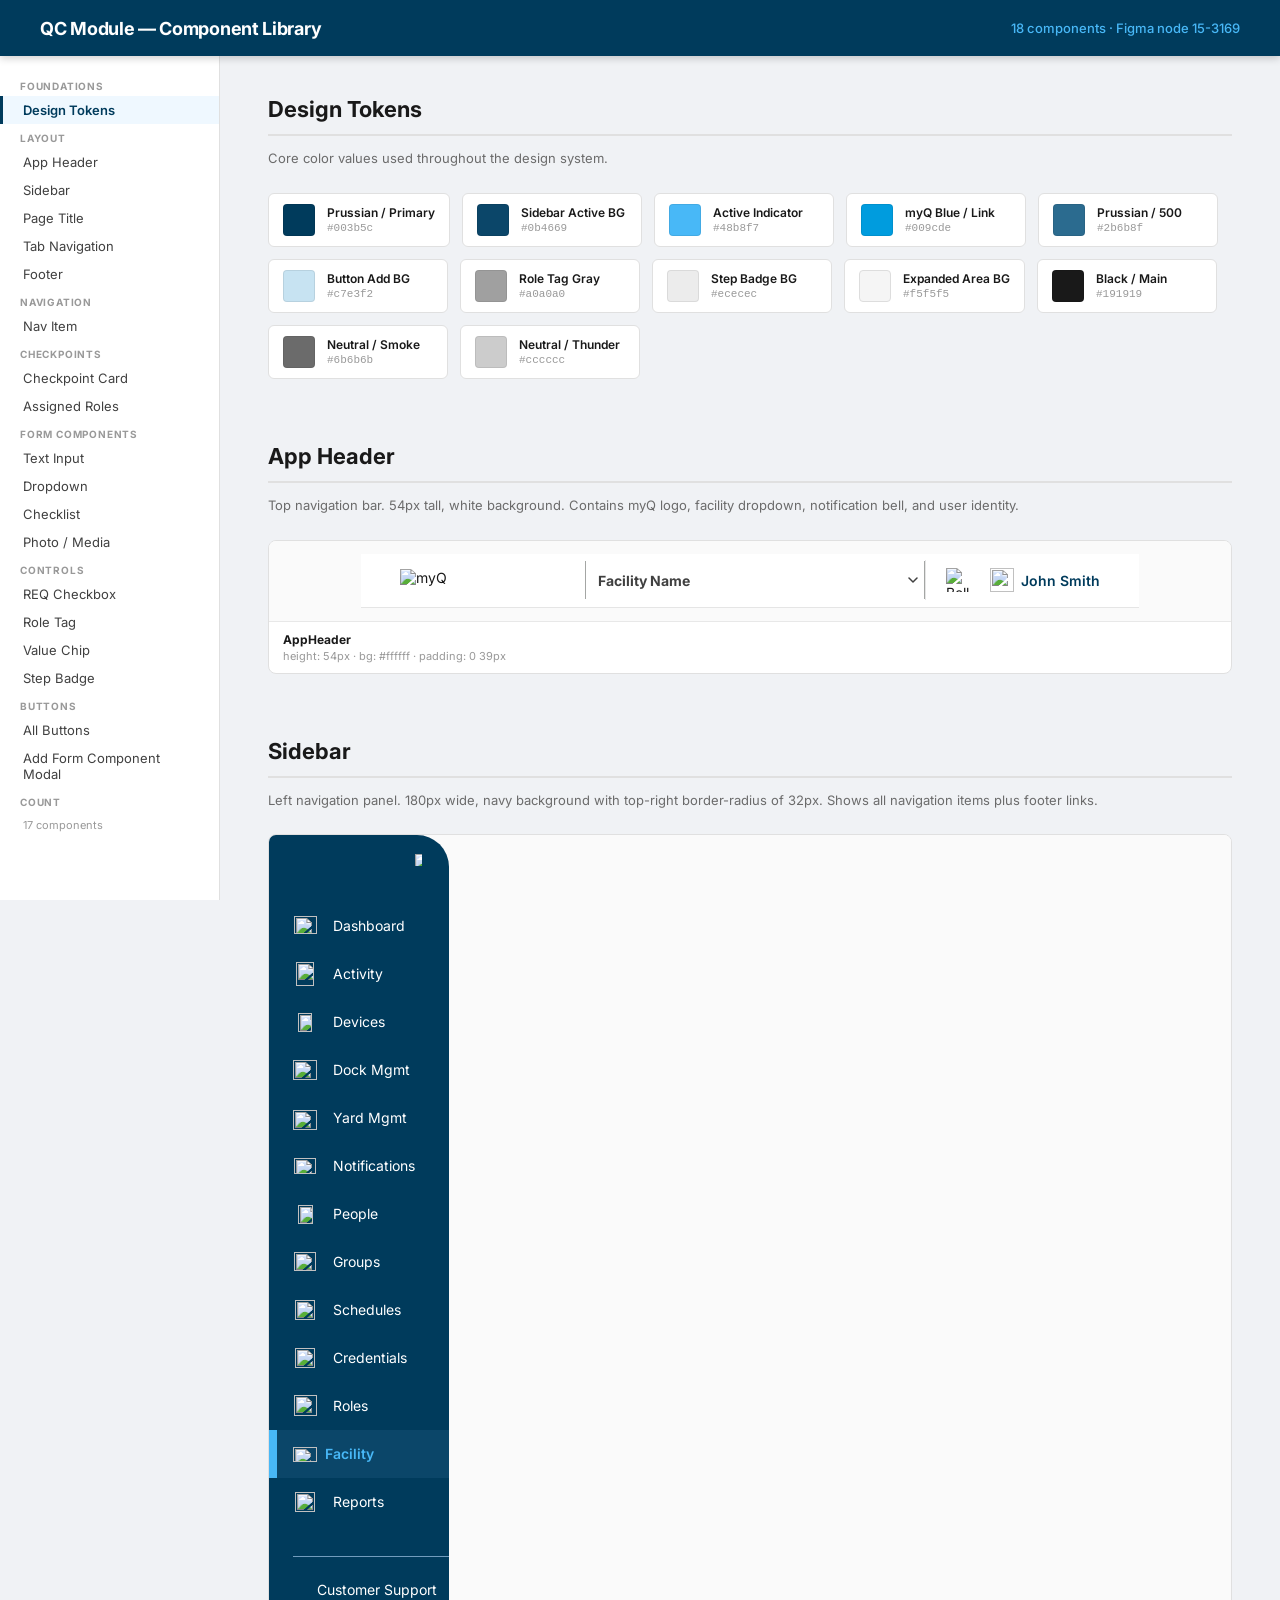
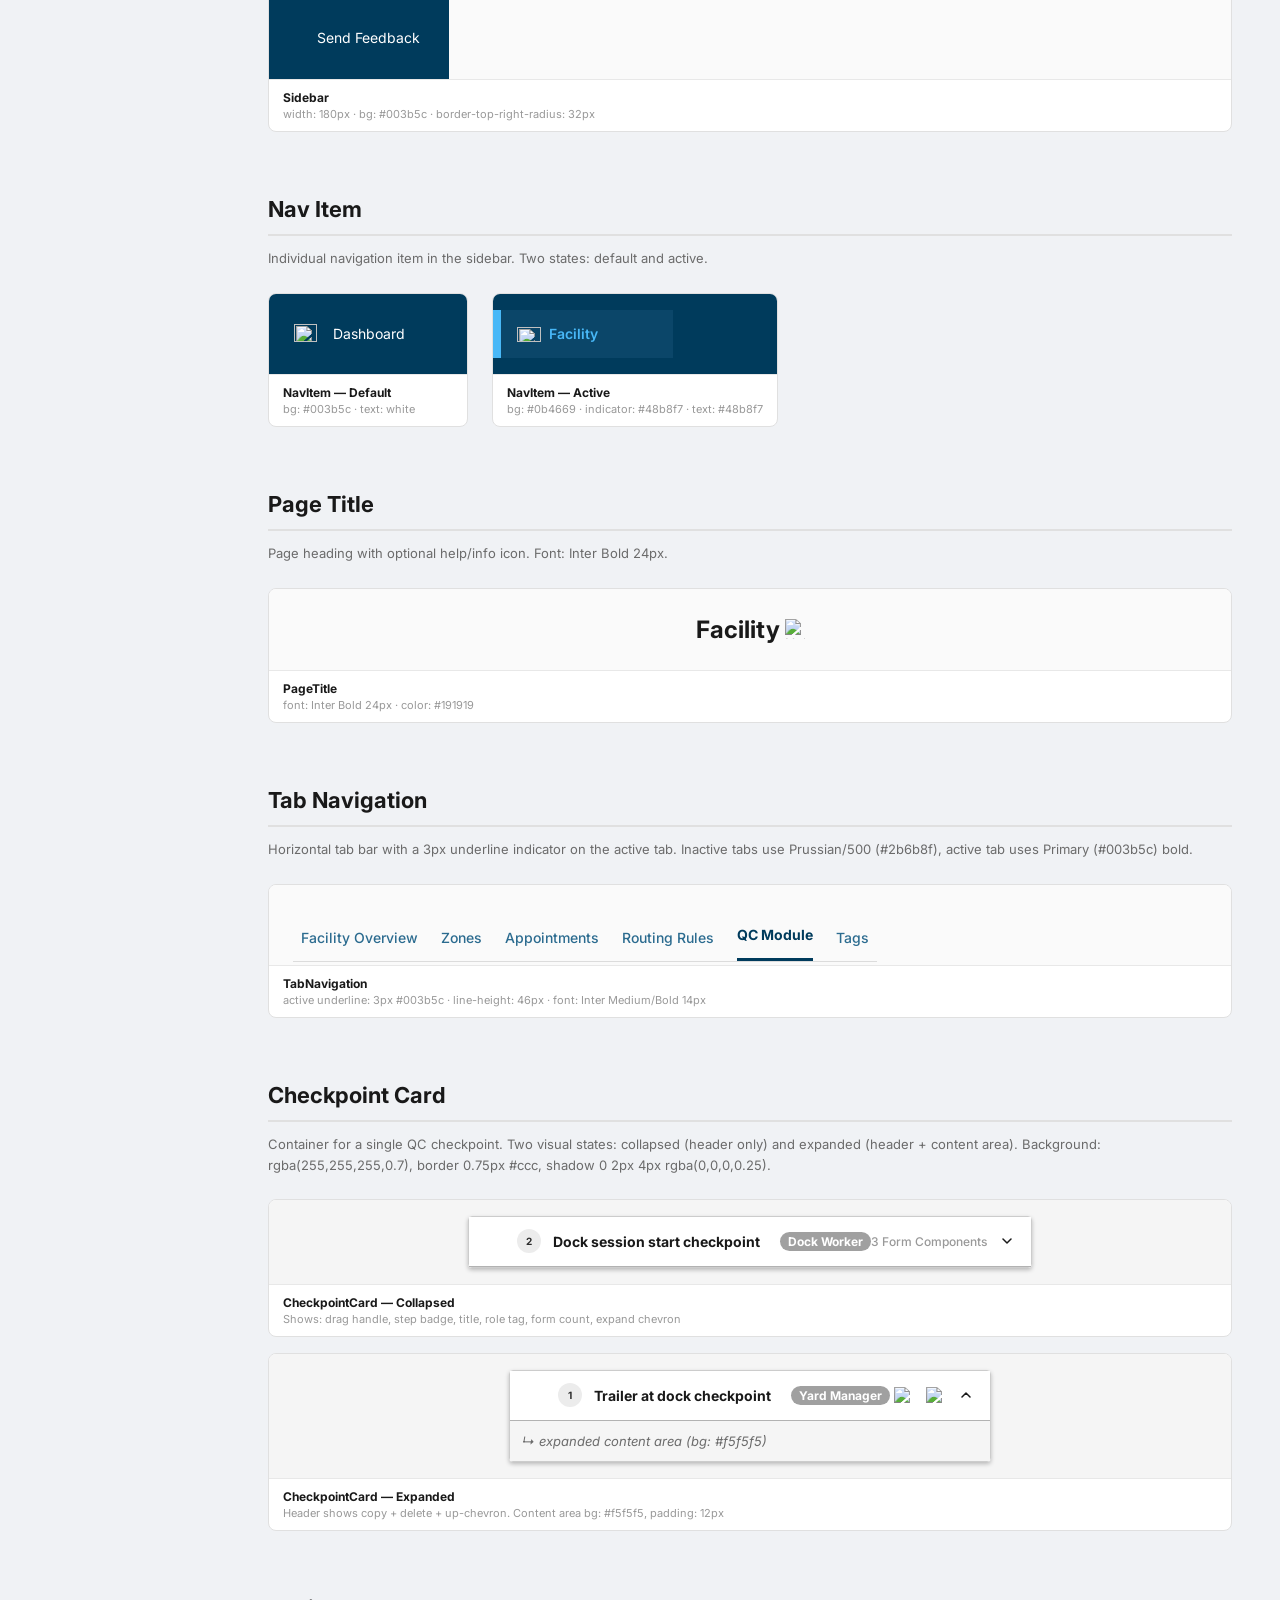
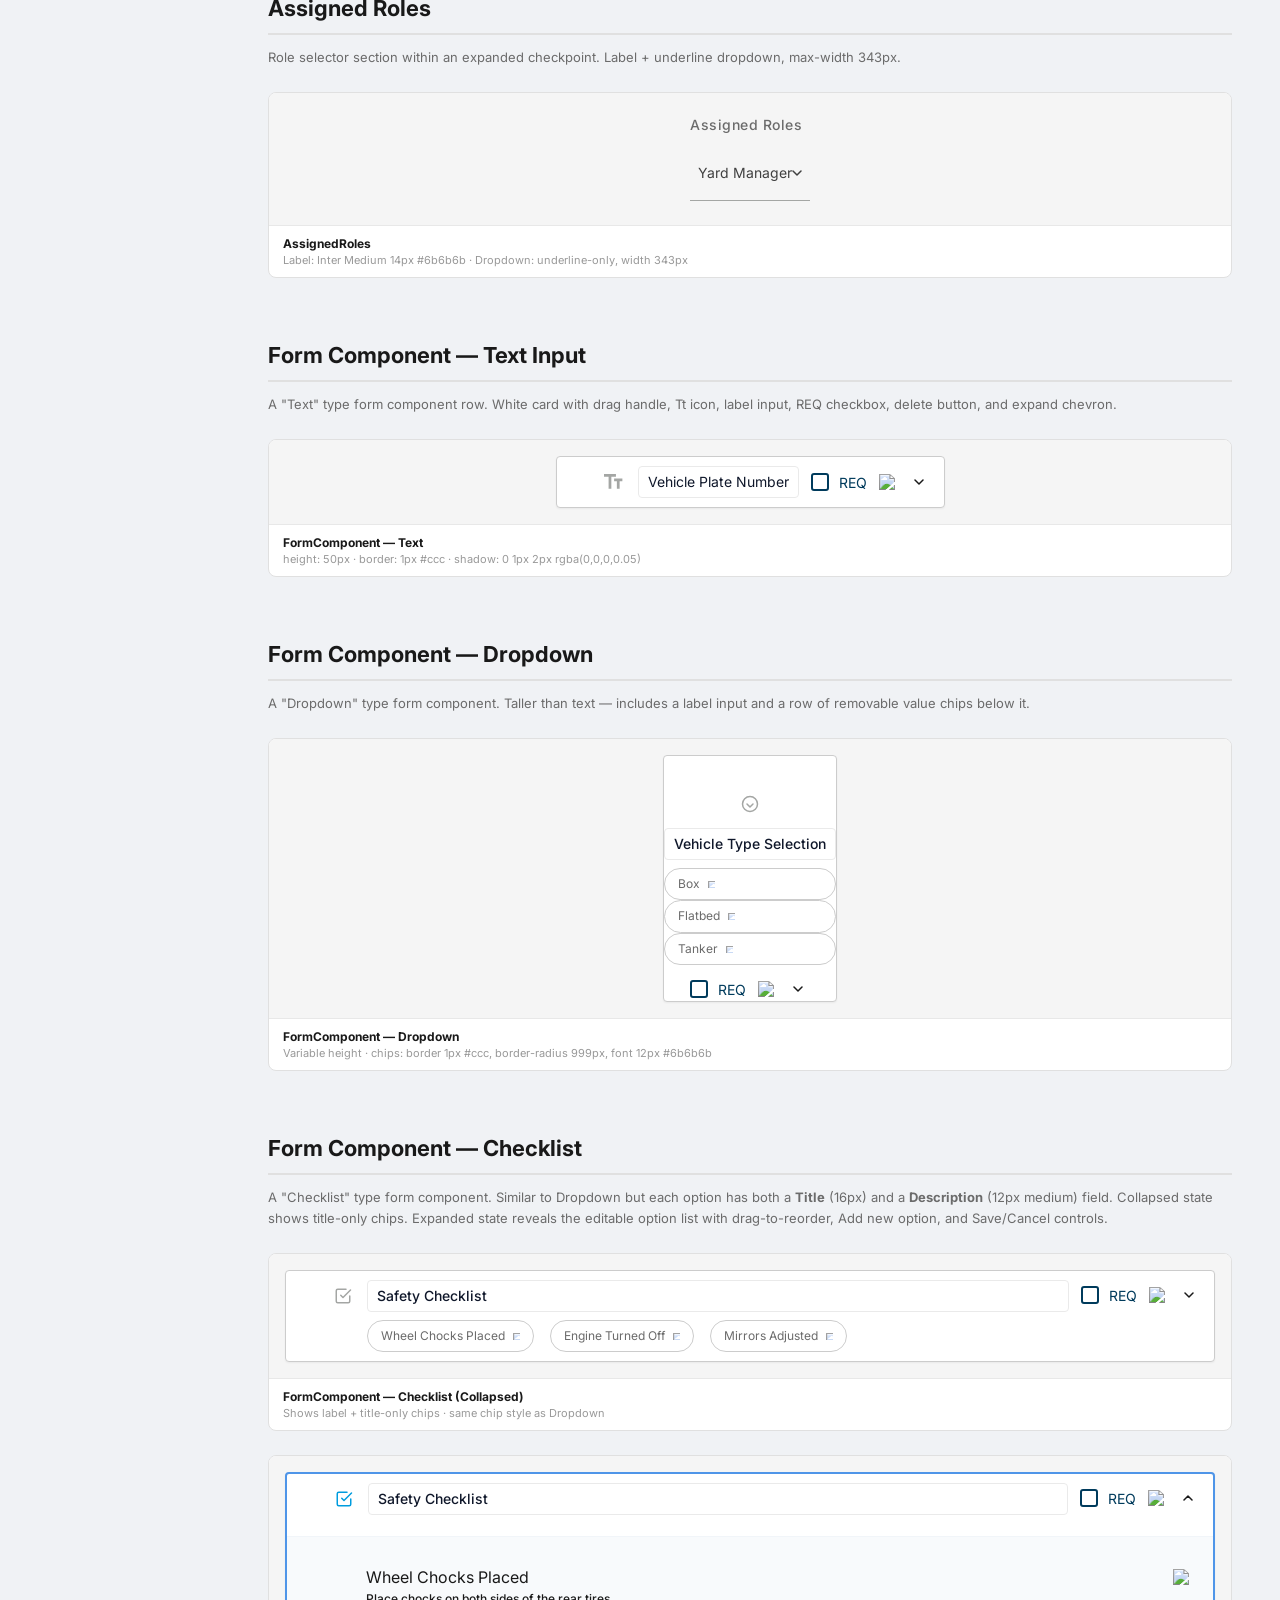
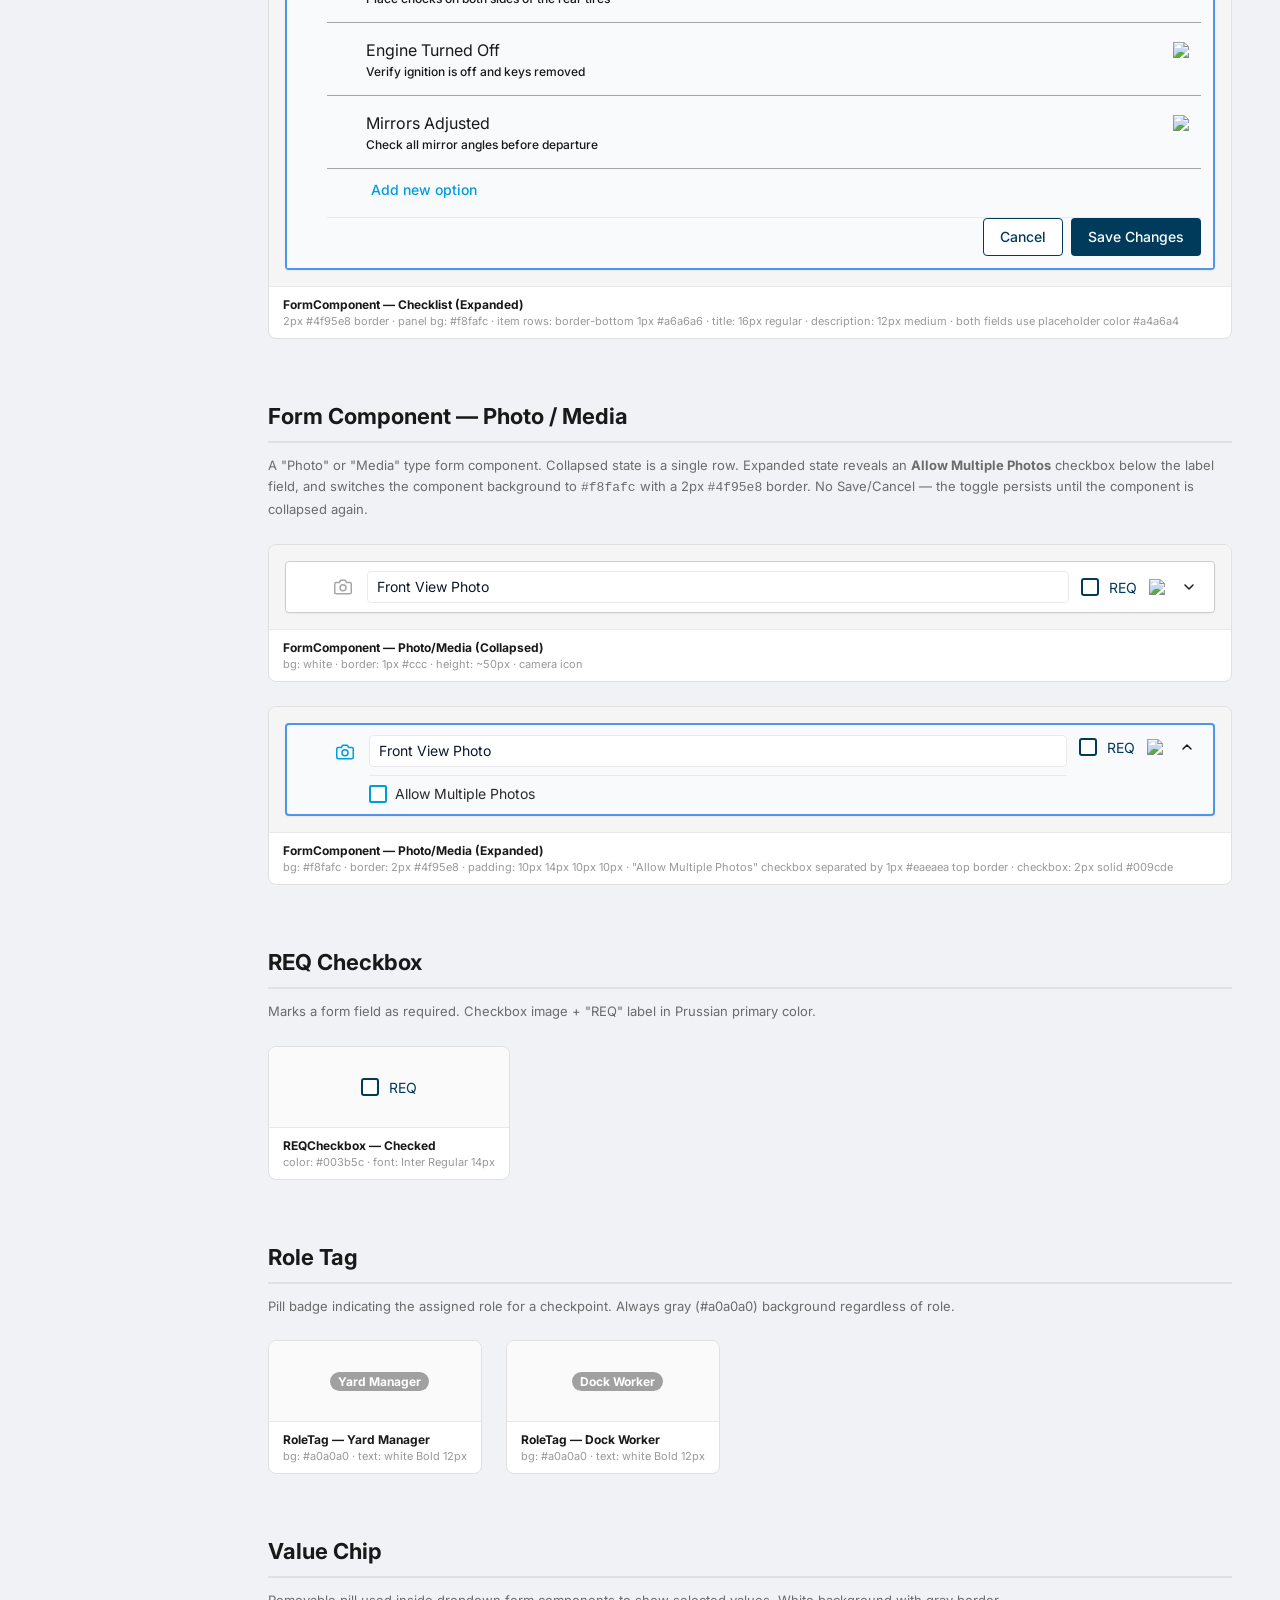
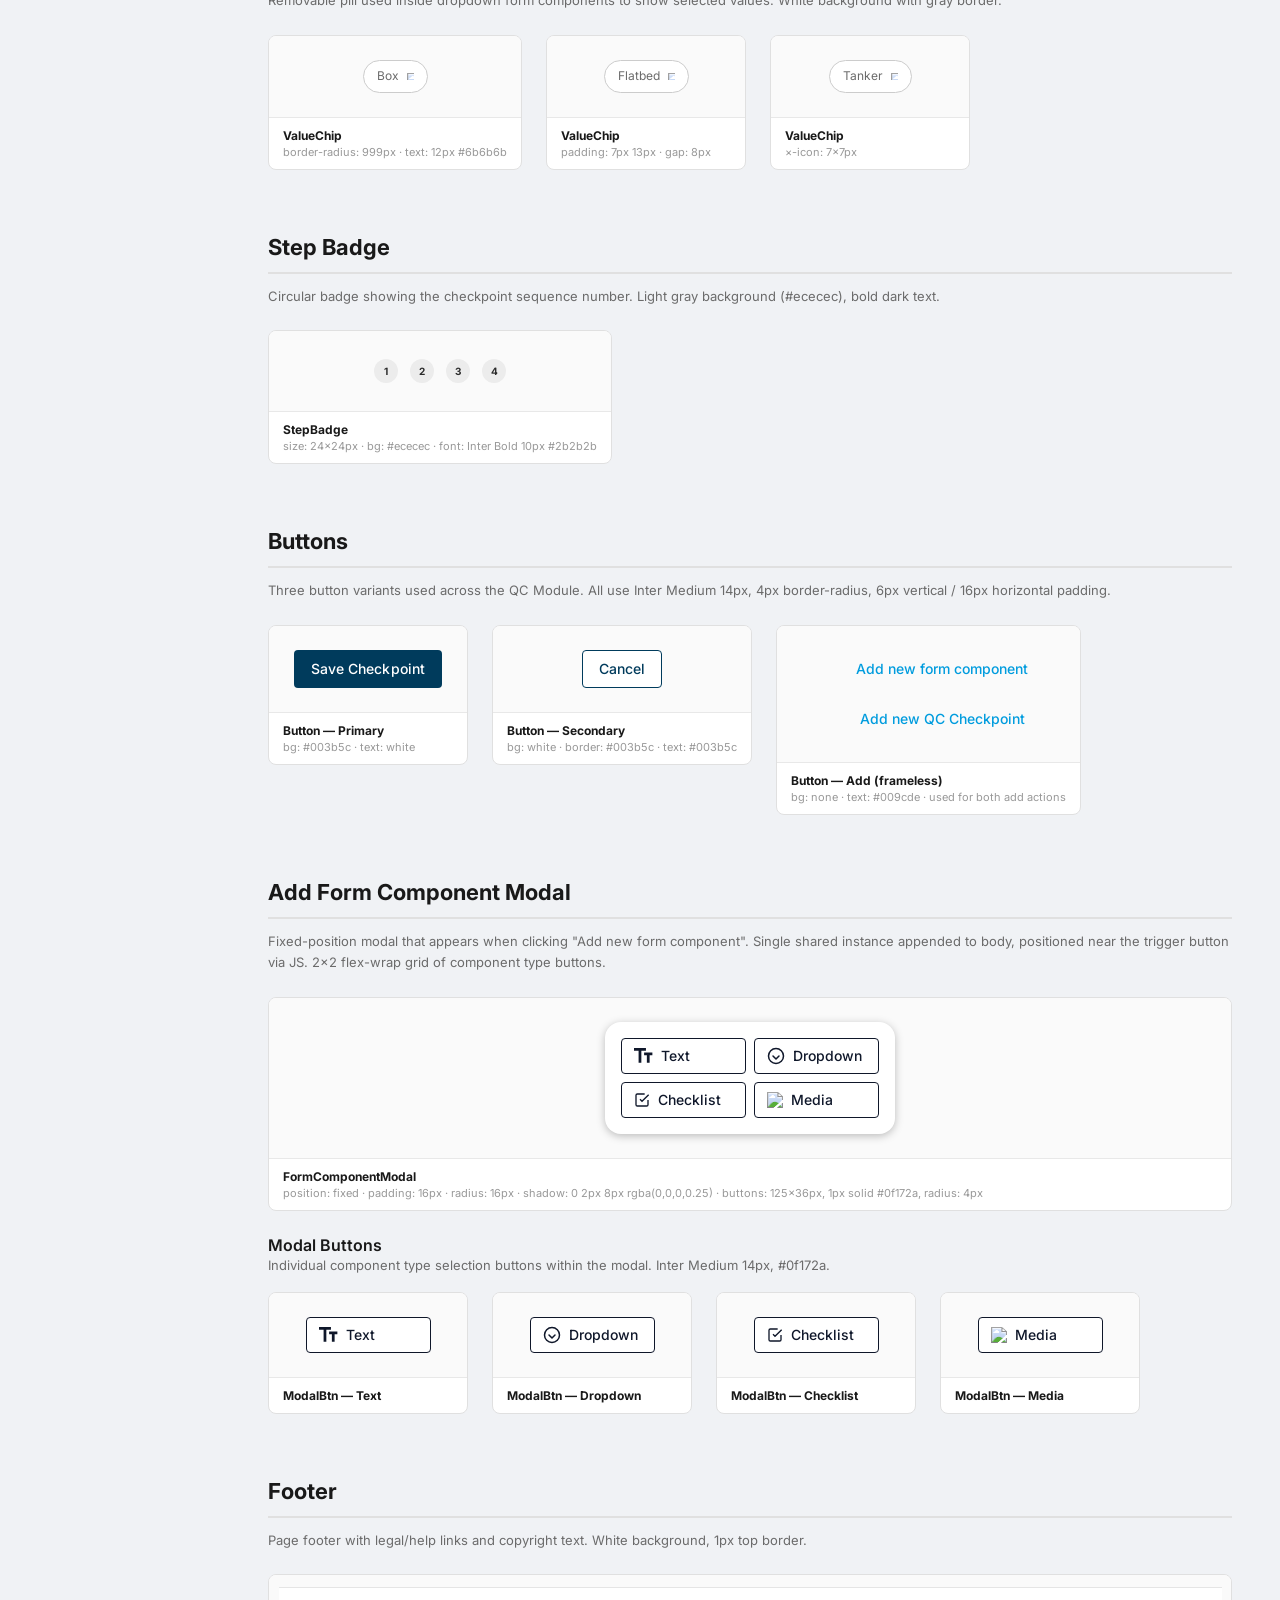
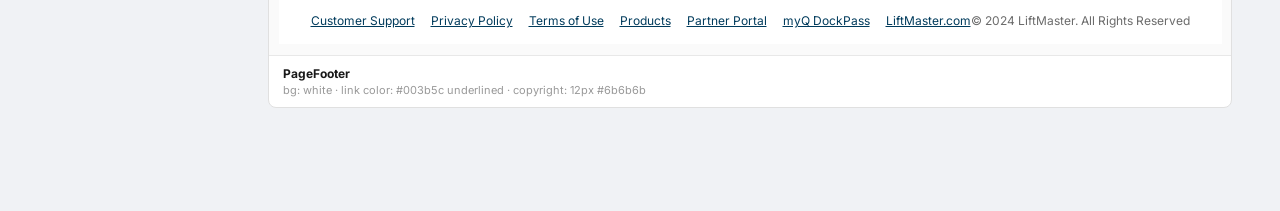
==== commit 9deaae29: "Add interactions, drag-and-drop, modal, and component library improvements - Fix plus icon color on " ====
--- a/components.html
+++ b/components.html
@@ -95,7 +95,7 @@
 <!-- ── Library Header ─────────────────────────────────────── -->
 <header class="lib-header">
   <span class="lib-header-title">QC Module — Component Library</span>
-  <span class="lib-header-sub">16 components · Figma node 15-3169</span>
+  <span class="lib-header-sub">18 components · Figma node 15-3169</span>
 </header>
 
 <!-- ── Side Nav ──────────────────────────────────────────── -->
@@ -116,6 +116,7 @@
   <div class="lib-nav-section">Form Components</div>
   <a href="#fc-text">Text Input</a>
   <a href="#fc-dropdown">Dropdown</a>
+  <a href="#fc-checklist">Checklist</a>
   <a href="#fc-photo">Photo / Media</a>
   <div class="lib-nav-section">Controls</div>
   <a href="#req-checkbox">REQ Checkbox</a>
@@ -124,9 +125,9 @@
   <a href="#step-badge">Step Badge</a>
   <div class="lib-nav-section">Buttons</div>
   <a href="#buttons">All Buttons</a>
-  <a href="#popup">Add Component Popup</a>
+  <a href="#popup">Add Form Component Modal</a>
   <div class="lib-nav-section">Count</div>
-  <a href="#tokens" style="font-size:11px; color:#999;">15 components</a>
+  <a href="#tokens" style="font-size:11px; color:#999;">17 components</a>
 </nav>
 
 <!-- ── Main Content ───────────────────────────────────────── -->
@@ -247,7 +248,6 @@
               <img class="header-user-icon" src="https://www.figma.com/api/mcp/asset/6d2be703-e86e-47ba-a7dc-45e8f04c67d2" alt="">
               <span class="header-user-name">John Smith</span>
             </div>
-            <span class="header-user-fullname">John Smith</span>
           </div>
         </header>
       </div>
@@ -464,7 +464,7 @@
       <div class="comp-canvas gray" style="padding:16px;">
         <div class="form-comp">
           <div class="form-comp-drag"><img src="https://www.figma.com/api/mcp/asset/9d054bab-e3ed-44b7-b049-28d0bd291e64" alt=""></div>
-          <div class="form-comp-type-icon"><img src="https://www.figma.com/api/mcp/asset/3d756e8f-e3d4-42ba-8311-be02a2127641" alt="Text"></div>
+          <div class="form-comp-type-icon"><svg width="19" height="15" viewBox="0 0 19 15" fill="currentColor" xmlns="http://www.w3.org/2000/svg"><path d="M4.5944 14.7021V2.75664H0V0H11.9454V2.75664H7.35104V14.7021H4.5944ZM12.8643 14.7021V7.35104H10.1077V4.5944H18.3776V7.35104H15.621V14.7021H12.8643Z"/></svg></div>
           <div class="form-comp-input"><p>Vehicle Plate Number</p></div>
           <div class="form-comp-controls">
             <div class="req-check">
@@ -493,7 +493,7 @@
       <div class="comp-canvas gray" style="padding:16px;">
         <div class="form-comp form-comp-dropdown">
           <div class="form-comp-drag"><img src="https://www.figma.com/api/mcp/asset/9d054bab-e3ed-44b7-b049-28d0bd291e64" alt=""></div>
-          <div class="form-comp-type-icon"><img src="https://www.figma.com/api/mcp/asset/ac55bdde-bd2d-41d9-94ef-d72e80323df8" alt="Dropdown"></div>
+          <div class="form-comp-type-icon"><svg width="18" height="18" viewBox="0 0 24 24" fill="none" stroke="currentColor" stroke-width="2" stroke-linecap="round" stroke-linejoin="round"><circle cx="12" cy="12" r="10"/><path d="M8 12l4 4 4-4"/></svg></div>
           <div class="form-comp-dropdown-body">
             <div class="chip-input"><p>Vehicle Type Selection</p></div>
             <div class="chips-row">
@@ -521,32 +521,202 @@
     </div>
   </section>
 
+  <!-- ═══════════ FORM COMPONENT: CHECKLIST ═══════════ -->
+  <section class="comp-section" id="fc-checklist">
+    <h2 class="comp-section-title">Form Component — Checklist</h2>
+    <p class="comp-section-desc">A "Checklist" type form component. Similar to Dropdown but each option has both a <strong>Title</strong> (16px) and a <strong>Description</strong> (12px medium) field. Collapsed state shows title-only chips. Expanded state reveals the editable option list with drag-to-reorder, Add new option, and Save/Cancel controls.</p>
+
+    <div class="comp-grid" style="flex-direction:column; gap:24px;">
+
+      <!-- Collapsed state -->
+      <div class="comp-card full-width">
+        <div class="comp-canvas gray" style="padding:16px;">
+          <div class="form-comp form-comp-checklist" style="width:100%;">
+            <div class="dd-row">
+              <div class="form-comp-drag"><img src="https://www.figma.com/api/mcp/asset/9d054bab-e3ed-44b7-b049-28d0bd291e64" alt=""></div>
+              <div class="form-comp-type-icon">
+                <svg width="18" height="18" viewBox="0 0 24 24" fill="none" stroke="currentColor" stroke-width="2" stroke-linecap="round" stroke-linejoin="round">
+                  <path d="M9 11l3 3L22 4"/><path d="M21 12v7a2 2 0 01-2 2H5a2 2 0 01-2-2V5a2 2 0 012-2h11"/>
+                </svg>
+              </div>
+              <div class="form-comp-dropdown-body">
+                <div class="chip-input"><p>Safety Checklist</p></div>
+                <div class="dd-chips">
+                  <div class="chip"><span>Wheel Chocks Placed</span><div class="chip-x"><img src="https://www.figma.com/api/mcp/asset/c78eeed9-3b4d-43ae-a5c5-4eedeaa2f3d8" alt="×"></div></div>
+                  <div class="chip"><span>Engine Turned Off</span><div class="chip-x"><img src="https://www.figma.com/api/mcp/asset/c78eeed9-3b4d-43ae-a5c5-4eedeaa2f3d8" alt="×"></div></div>
+                  <div class="chip"><span>Mirrors Adjusted</span><div class="chip-x"><img src="https://www.figma.com/api/mcp/asset/c78eeed9-3b4d-43ae-a5c5-4eedeaa2f3d8" alt="×"></div></div>
+                </div>
+              </div>
+              <div class="form-comp-controls">
+                <div class="req-check">
+                  <div class="req-checkbox"><img src="https://www.figma.com/api/mcp/asset/eab835b1-b42e-4e4e-a581-d6e2aa83b2b9" alt=""></div>
+                  <span class="req-label">REQ</span>
+                </div>
+                <button class="icon-btn"><img src="https://www.figma.com/api/mcp/asset/9dacaa33-bced-4dfa-9f2a-1dd63c519c8a" alt="Delete"></button>
+                <div class="expand-arrow">
+                  <svg width="10" height="6" viewBox="0 0 10 6" fill="none"><path d="M1 1L5 5L9 1" stroke="#191919" stroke-width="1.5" stroke-linecap="round" stroke-linejoin="round"/></svg>
+                </div>
+              </div>
+            </div>
+          </div>
+        </div>
+        <div class="comp-meta">
+          <span class="comp-name">FormComponent — Checklist (Collapsed)</span>
+          <span class="comp-desc">Shows label + title-only chips · same chip style as Dropdown</span>
+        </div>
+      </div>
+
+      <!-- Expanded state -->
+      <div class="comp-card full-width">
+        <div class="comp-canvas gray" style="padding:16px;">
+          <div class="form-comp form-comp-checklist cl-open" style="width:100%;">
+            <div class="dd-row">
+              <div class="form-comp-drag"><img src="https://www.figma.com/api/mcp/asset/9d054bab-e3ed-44b7-b049-28d0bd291e64" alt=""></div>
+              <div class="form-comp-type-icon">
+                <svg width="18" height="18" viewBox="0 0 24 24" fill="none" stroke="currentColor" stroke-width="2" stroke-linecap="round" stroke-linejoin="round">
+                  <path d="M9 11l3 3L22 4"/><path d="M21 12v7a2 2 0 01-2 2H5a2 2 0 01-2-2V5a2 2 0 012-2h11"/>
+                </svg>
+              </div>
+              <div class="form-comp-dropdown-body">
+                <div class="chip-input"><p>Safety Checklist</p></div>
+                <div class="dd-chips hidden"></div>
+              </div>
+              <div class="form-comp-controls">
+                <div class="req-check">
+                  <div class="req-checkbox"><img src="https://www.figma.com/api/mcp/asset/eab835b1-b42e-4e4e-a581-d6e2aa83b2b9" alt=""></div>
+                  <span class="req-label">REQ</span>
+                </div>
+                <button class="icon-btn"><img src="https://www.figma.com/api/mcp/asset/9dacaa33-bced-4dfa-9f2a-1dd63c519c8a" alt="Delete"></button>
+                <div class="expand-arrow open">
+                  <svg width="10" height="6" viewBox="0 0 10 6" fill="none"><path d="M1 1L5 5L9 1" stroke="#191919" stroke-width="1.5" stroke-linecap="round" stroke-linejoin="round"/></svg>
+                </div>
+              </div>
+            </div>
+            <div class="dd-panel">
+              <div class="dd-options-container">
+                <div class="cl-options-list">
+                  <div class="cl-option-row">
+                    <div class="form-comp-drag"><img src="https://www.figma.com/api/mcp/asset/9d054bab-e3ed-44b7-b049-28d0bd291e64" alt=""></div>
+                    <div class="cl-option-content">
+                      <div class="cl-option-title-row">
+                        <input class="cl-option-title-input" type="text" placeholder="Add Title" value="Wheel Chocks Placed">
+                        <button class="icon-btn"><img src="https://www.figma.com/api/mcp/asset/9dacaa33-bced-4dfa-9f2a-1dd63c519c8a" alt="Delete"></button>
+                      </div>
+                      <input class="cl-option-desc-input" type="text" placeholder="Add Description" value="Place chocks on both sides of the rear tires">
+                    </div>
+                  </div>
+                  <div class="cl-option-row">
+                    <div class="form-comp-drag"><img src="https://www.figma.com/api/mcp/asset/9d054bab-e3ed-44b7-b049-28d0bd291e64" alt=""></div>
+                    <div class="cl-option-content">
+                      <div class="cl-option-title-row">
+                        <input class="cl-option-title-input" type="text" placeholder="Add Title" value="Engine Turned Off">
+                        <button class="icon-btn"><img src="https://www.figma.com/api/mcp/asset/9dacaa33-bced-4dfa-9f2a-1dd63c519c8a" alt="Delete"></button>
+                      </div>
+                      <input class="cl-option-desc-input" type="text" placeholder="Add Description" value="Verify ignition is off and keys removed">
+                    </div>
+                  </div>
+                  <div class="cl-option-row">
+                    <div class="form-comp-drag"><img src="https://www.figma.com/api/mcp/asset/9d054bab-e3ed-44b7-b049-28d0bd291e64" alt=""></div>
+                    <div class="cl-option-content">
+                      <div class="cl-option-title-row">
+                        <input class="cl-option-title-input" type="text" placeholder="Add Title" value="Mirrors Adjusted">
+                        <button class="icon-btn"><img src="https://www.figma.com/api/mcp/asset/9dacaa33-bced-4dfa-9f2a-1dd63c519c8a" alt="Delete"></button>
+                      </div>
+                      <input class="cl-option-desc-input" type="text" placeholder="Add Description" value="Check all mirror angles before departure">
+                    </div>
+                  </div>
+                </div>
+                <button class="btn-add dd-add-option" style="pointer-events:none;">
+                  <div class="plus-icon"><img src="https://www.figma.com/api/mcp/asset/8f5440d7-f1e8-4fbb-87d5-675be3b74322" alt=""></div>
+                  Add new option
+                </button>
+                <div class="dd-section-divider"></div>
+                <div class="dd-panel-actions">
+                  <button class="btn btn-cancel">Cancel</button>
+                  <button class="btn btn-save">Save Changes</button>
+                </div>
+              </div>
+            </div>
+          </div>
+        </div>
+        <div class="comp-meta">
+          <span class="comp-name">FormComponent — Checklist (Expanded)</span>
+          <span class="comp-desc">2px #4f95e8 border · panel bg: #f8fafc · item rows: border-bottom 1px #a6a6a6 · title: 16px regular · description: 12px medium · both fields use placeholder color #a4a6a4</span>
+        </div>
+      </div>
+
+    </div>
+  </section>
+
   <!-- ═══════════ FORM COMPONENT: PHOTO ═══════════ -->
   <section class="comp-section" id="fc-photo">
     <h2 class="comp-section-title">Form Component — Photo / Media</h2>
-    <p class="comp-section-desc">A "Photo" or "Media" type form component row. Uses a camera icon as the type indicator.</p>
-    <div class="comp-card full-width">
-      <div class="comp-canvas gray" style="padding:16px;">
-        <div class="form-comp">
-          <div class="form-comp-drag"><img src="https://www.figma.com/api/mcp/asset/9d054bab-e3ed-44b7-b049-28d0bd291e64" alt=""></div>
-          <div class="form-comp-type-icon"><img src="https://www.figma.com/api/mcp/asset/6d860047-7ab2-4f44-9fc9-5f361f2e2291" alt="Photo"></div>
-          <div class="form-comp-input"><p>Front View Photo</p></div>
-          <div class="form-comp-controls">
-            <div class="req-check">
-              <div class="req-checkbox"><img src="https://www.figma.com/api/mcp/asset/eab835b1-b42e-4e4e-a581-d6e2aa83b2b9" alt=""></div>
-              <span class="req-label">REQ</span>
-            </div>
-            <button class="icon-btn"><img src="https://www.figma.com/api/mcp/asset/9dacaa33-bced-4dfa-9f2a-1dd63c519c8a" alt="Delete"></button>
-            <div class="expand-arrow">
-              <svg width="10" height="6" viewBox="0 0 10 6" fill="none"><path d="M1 1L5 5L9 1" stroke="#191919" stroke-width="1.5" stroke-linecap="round" stroke-linejoin="round"/></svg>
-            </div>
-          </div>
-        </div>
-      </div>
-      <div class="comp-meta">
-        <span class="comp-name">FormComponent — Photo/Media</span>
-        <span class="comp-desc">Same layout as Text variant · icon: camera</span>
-      </div>
+    <p class="comp-section-desc">A "Photo" or "Media" type form component. Collapsed state is a single row. Expanded state reveals an <strong>Allow Multiple Photos</strong> checkbox below the label field, and switches the component background to <code>#f8fafc</code> with a 2px <code>#4f95e8</code> border. No Save/Cancel — the toggle persists until the component is collapsed again.</p>
+
+    <div class="comp-grid" style="flex-direction:column; gap:24px;">
+
+      <!-- Collapsed -->
+      <div class="comp-card full-width">
+        <div class="comp-canvas gray" style="padding:16px;">
+          <div class="form-comp form-comp-photo" style="width:100%;">
+            <div class="form-comp-drag"><img src="https://www.figma.com/api/mcp/asset/9d054bab-e3ed-44b7-b049-28d0bd291e64" alt=""></div>
+            <div class="form-comp-type-icon"><svg width="18" height="18" viewBox="0 0 24 24" fill="none" stroke="currentColor" stroke-width="2" stroke-linecap="round" stroke-linejoin="round"><path d="M23 19a2 2 0 0 1-2 2H3a2 2 0 0 1-2-2V8a2 2 0 0 1 2-2h4l2-3h6l2 3h4a2 2 0 0 1 2 2z"/><circle cx="12" cy="13" r="4"/></svg></div>
+            <div class="ph-input-wrap">
+              <div class="form-comp-input"><p>Front View Photo</p></div>
+              <div class="ph-allow-multi">
+                <div class="dd-multi-checkbox"></div>
+                <span class="dd-multi-label">Allow Multiple Photos</span>
+              </div>
+            </div>
+            <div class="form-comp-controls">
+              <div class="req-check">
+                <div class="req-checkbox"><img src="https://www.figma.com/api/mcp/asset/eab835b1-b42e-4e4e-a581-d6e2aa83b2b9" alt=""></div>
+                <span class="req-label">REQ</span>
+              </div>
+              <button class="icon-btn"><img src="https://www.figma.com/api/mcp/asset/9dacaa33-bced-4dfa-9f2a-1dd63c519c8a" alt="Delete"></button>
+              <div class="expand-arrow">
+                <svg width="10" height="6" viewBox="0 0 10 6" fill="none"><path d="M1 1L5 5L9 1" stroke="#191919" stroke-width="1.5" stroke-linecap="round" stroke-linejoin="round"/></svg>
+              </div>
+            </div>
+          </div>
+        </div>
+        <div class="comp-meta">
+          <span class="comp-name">FormComponent — Photo/Media (Collapsed)</span>
+          <span class="comp-desc">bg: white · border: 1px #ccc · height: ~50px · camera icon</span>
+        </div>
+      </div>
+
+      <!-- Expanded -->
+      <div class="comp-card full-width">
+        <div class="comp-canvas gray" style="padding:16px;">
+          <div class="form-comp form-comp-photo ph-open" style="width:100%;">
+            <div class="form-comp-drag"><img src="https://www.figma.com/api/mcp/asset/9d054bab-e3ed-44b7-b049-28d0bd291e64" alt=""></div>
+            <div class="form-comp-type-icon"><svg width="18" height="18" viewBox="0 0 24 24" fill="none" stroke="currentColor" stroke-width="2" stroke-linecap="round" stroke-linejoin="round"><path d="M23 19a2 2 0 0 1-2 2H3a2 2 0 0 1-2-2V8a2 2 0 0 1 2-2h4l2-3h6l2 3h4a2 2 0 0 1 2 2z"/><circle cx="12" cy="13" r="4"/></svg></div>
+            <div class="ph-input-wrap">
+              <div class="form-comp-input"><p>Front View Photo</p></div>
+              <div class="ph-allow-multi">
+                <div class="dd-multi-checkbox"></div>
+                <span class="dd-multi-label">Allow Multiple Photos</span>
+              </div>
+            </div>
+            <div class="form-comp-controls">
+              <div class="req-check">
+                <div class="req-checkbox"><img src="https://www.figma.com/api/mcp/asset/eab835b1-b42e-4e4e-a581-d6e2aa83b2b9" alt=""></div>
+                <span class="req-label">REQ</span>
+              </div>
+              <button class="icon-btn"><img src="https://www.figma.com/api/mcp/asset/9dacaa33-bced-4dfa-9f2a-1dd63c519c8a" alt="Delete"></button>
+              <div class="expand-arrow open">
+                <svg width="10" height="6" viewBox="0 0 10 6" fill="none"><path d="M1 1L5 5L9 1" stroke="#191919" stroke-width="1.5" stroke-linecap="round" stroke-linejoin="round"/></svg>
+              </div>
+            </div>
+          </div>
+        </div>
+        <div class="comp-meta">
+          <span class="comp-name">FormComponent — Photo/Media (Expanded)</span>
+          <span class="comp-desc">bg: #f8fafc · border: 2px #4f95e8 · padding: 10px 14px 10px 10px · "Allow Multiple Photos" checkbox separated by 1px #eaeaea top border · checkbox: 2px solid #009cde</span>
+        </div>
+      </div>
+
     </div>
   </section>
 
@@ -668,34 +838,55 @@
     </div>
   </section>
 
-  <!-- ═══════════ POPUP ═══════════ -->
+  <!-- ═══════════ FORM COMPONENT MODAL ═══════════ -->
   <section class="comp-section" id="popup">
-    <h2 class="comp-section-title">Add Component Popup</h2>
-    <p class="comp-section-desc">Dropdown popup that appears when clicking "Add new form component". 2×2 grid of component type options: Text, Dropdown, Checklist, Media.</p>
+    <h2 class="comp-section-title">Add Form Component Modal</h2>
+    <p class="comp-section-desc">Fixed-position modal that appears when clicking "Add new form component". Single shared instance appended to body, positioned near the trigger button via JS. 2×2 flex-wrap grid of component type buttons.</p>
     <div class="comp-card">
-      <div class="comp-canvas">
-        <div class="add-comp-popup">
-          <div class="popup-option">
-            <svg width="16" height="16" viewBox="0 0 24 24" fill="none" stroke="#003b5c" stroke-width="2"><path d="M4 7V4h16v3"/><path d="M9 20h6"/><path d="M12 4v16"/></svg>
+      <div class="comp-canvas" style="padding: 24px;">
+        <!-- Modal shown inline (static display for library) -->
+        <div class="form-comp-modal" style="position: static;">
+          <button class="form-comp-modal-btn">
+            <svg width="19" height="15" viewBox="0 0 19 15" fill="currentColor" xmlns="http://www.w3.org/2000/svg"><path d="M4.5944 14.7021V2.75664H0V0H11.9454V2.75664H7.35104V14.7021H4.5944ZM12.8643 14.7021V7.35104H10.1077V4.5944H18.3776V7.35104H15.621V14.7021H12.8643Z"/></svg>
             Text
-          </div>
-          <div class="popup-option">
-            <svg width="16" height="16" viewBox="0 0 24 24" fill="none" stroke="#003b5c" stroke-width="2"><circle cx="12" cy="12" r="10"/><path d="m8 12 4 4 4-4"/></svg>
+          </button>
+          <button class="form-comp-modal-btn">
+            <svg width="18" height="18" viewBox="0 0 24 24" fill="none" stroke="currentColor" stroke-width="2" stroke-linecap="round" stroke-linejoin="round"><circle cx="12" cy="12" r="10"/><path d="M8 12l4 4 4-4"/></svg>
             Dropdown
-          </div>
-          <div class="popup-option">
-            <svg width="16" height="16" viewBox="0 0 24 24" fill="none" stroke="#003b5c" stroke-width="2"><path d="M9 11l3 3L22 4"/><path d="M21 12v7a2 2 0 01-2 2H5a2 2 0 01-2-2V5a2 2 0 012-2h11"/></svg>
+          </button>
+          <button class="form-comp-modal-btn">
+            <svg width="16" height="16" viewBox="0 0 24 24" fill="none" stroke="#0f172a" stroke-width="2" style="flex-shrink:0"><path d="M9 11l3 3L22 4"/><path d="M21 12v7a2 2 0 01-2 2H5a2 2 0 01-2-2V5a2 2 0 012-2h11"/></svg>
             Checklist
-          </div>
-          <div class="popup-option">
-            <svg width="16" height="16" viewBox="0 0 24 24" fill="none" stroke="#003b5c" stroke-width="2"><rect x="3" y="3" width="18" height="18" rx="2"/><circle cx="8.5" cy="8.5" r="1.5"/><path d="M21 15l-5-5L5 21"/></svg>
+          </button>
+          <button class="form-comp-modal-btn">
+            <img src="https://www.figma.com/api/mcp/asset/6d860047-7ab2-4f44-9fc9-5f361f2e2291" alt="Media">
             Media
-          </div>
+          </button>
         </div>
       </div>
       <div class="comp-meta">
-        <span class="comp-name">AddComponentPopup</span>
-        <span class="comp-desc">width: 220px · grid: 2 cols · shadow: 0 4px 12px rgba(0,0,0,0.15)</span>
+        <span class="comp-name">FormComponentModal</span>
+        <span class="comp-desc">position: fixed · padding: 16px · radius: 16px · shadow: 0 2px 8px rgba(0,0,0,0.25) · buttons: 125×36px, 1px solid #0f172a, radius: 4px</span>
+      </div>
+    </div>
+    <h3 style="font-size:16px; font-weight:600; margin: 24px 0 12px;">Modal Buttons</h3>
+    <p class="comp-section-desc" style="margin-bottom:16px;">Individual component type selection buttons within the modal. Inter Medium 14px, #0f172a.</p>
+    <div class="comp-grid">
+      <div class="comp-card">
+        <div class="comp-canvas"><button class="form-comp-modal-btn"><svg width="19" height="15" viewBox="0 0 19 15" fill="currentColor" xmlns="http://www.w3.org/2000/svg"><path d="M4.5944 14.7021V2.75664H0V0H11.9454V2.75664H7.35104V14.7021H4.5944ZM12.8643 14.7021V7.35104H10.1077V4.5944H18.3776V7.35104H15.621V14.7021H12.8643Z"/></svg>Text</button></div>
+        <div class="comp-meta"><span class="comp-name">ModalBtn — Text</span></div>
+      </div>
+      <div class="comp-card">
+        <div class="comp-canvas"><button class="form-comp-modal-btn"><svg width="18" height="18" viewBox="0 0 24 24" fill="none" stroke="currentColor" stroke-width="2" stroke-linecap="round" stroke-linejoin="round"><circle cx="12" cy="12" r="10"/><path d="M8 12l4 4 4-4"/></svg>Dropdown</button></div>
+        <div class="comp-meta"><span class="comp-name">ModalBtn — Dropdown</span></div>
+      </div>
+      <div class="comp-card">
+        <div class="comp-canvas"><button class="form-comp-modal-btn"><svg width="16" height="16" viewBox="0 0 24 24" fill="none" stroke="#0f172a" stroke-width="2" style="flex-shrink:0"><path d="M9 11l3 3L22 4"/><path d="M21 12v7a2 2 0 01-2 2H5a2 2 0 01-2-2V5a2 2 0 012-2h11"/></svg>Checklist</button></div>
+        <div class="comp-meta"><span class="comp-name">ModalBtn — Checklist</span></div>
+      </div>
+      <div class="comp-card">
+        <div class="comp-canvas"><button class="form-comp-modal-btn"><img src="https://www.figma.com/api/mcp/asset/6d860047-7ab2-4f44-9fc9-5f361f2e2291" alt="Media">Media</button></div>
+        <div class="comp-meta"><span class="comp-name">ModalBtn — Media</span></div>
       </div>
     </div>
   </section>
--- a/components.css
+++ b/components.css
@@ -100,7 +100,7 @@
 .checkpoint-card {
   background: rgba(255,255,255,0.7);
   border: 0.75px solid #ccc; border-radius: 4px;
-  box-shadow: 0 2px 4px rgba(0,0,0,0.25); overflow: hidden;
+  box-shadow: 0 2px 4px rgba(0,0,0,0.25);
 }
 .checkpoint-row {
   display: flex; align-items: center; justify-content: space-between;
@@ -110,9 +110,9 @@
 .checkpoint-row-left { display: flex; align-items: center; gap: 12px; }
 .drag-handle {
   width: 24px; height: 24px; flex-shrink: 0; opacity: 0.5;
-  display: flex; align-items: center; justify-content: center;
-}
-.drag-handle img { width: auto; height: auto; max-width: 10px; max-height: 16px; object-fit: contain; }
+  display: flex; align-items: center; justify-content: center; cursor: grab;
+}
+.drag-handle img { width: auto; height: auto; max-width: 10px; max-height: 16px; object-fit: contain; pointer-events: none; -webkit-user-drag: none; }
 .step-badge {
   width: 24px; height: 24px; border-radius: 9999px; background: #ececec;
   display: flex; align-items: center; justify-content: center; flex-shrink: 0;
@@ -144,16 +144,41 @@
 /* ─── Assigned Roles ─────────────────────────────────────── */
 .assigned-roles { display: flex; flex-direction: column; gap: 12px; padding-bottom: 16px; }
 .assigned-roles-label { font-size: 14px; font-weight: 500; color: #6b6b6b; letter-spacing: 0.5px; line-height: 16px; }
+.roles-dropdown-wrap { position: relative; width: 343px; }
 .roles-dropdown {
   display: flex; align-items: center; justify-content: space-between;
-  width: 343px; height: 56px; padding: 8px;
+  width: 100%; height: 56px; padding: 8px;
   border-bottom: 1px solid #a4a6a4; cursor: pointer;
 }
 .roles-dropdown-value { font-size: 14px; color: #404040; font-weight: 400; }
-.roles-dropdown-arrow { width: 24px; height: 24px; flex-shrink: 0; }
+.roles-dropdown-arrow { width: 24px; height: 24px; flex-shrink: 0; transition: transform 0.15s; display: flex; align-items: center; justify-content: center; }
+.roles-dropdown-wrap.open .roles-dropdown-arrow { transform: rotate(180deg); }
+.roles-dropdown-list {
+  position: absolute; top: 100%; left: 0; width: 100%;
+  background: #fff; border: 1px solid #a4a6a4; border-top: none;
+  box-shadow: 0 4px 8px rgba(0,0,0,0.12); z-index: 100;
+}
+.roles-dropdown-list.hidden { display: none; }
+.roles-dropdown-item {
+  display: flex; align-items: center; gap: 12px;
+  padding: 10px 12px; cursor: pointer; user-select: none;
+}
+.roles-dropdown-item:hover { background: #f0f6fa; }
+.roles-dropdown-item input[type="checkbox"] { display: none; }
+.roles-item-check {
+  width: 18px; height: 18px; flex-shrink: 0; border-radius: 3px;
+  border: 2px solid #a4a6a4; background: #fff;
+  display: flex; align-items: center; justify-content: center;
+}
+.roles-dropdown-item input:checked + .roles-item-check {
+  background: #003b5c; border-color: #003b5c;
+}
+.roles-item-check svg { display: none; }
+.roles-dropdown-item input:checked + .roles-item-check svg { display: block; }
+.roles-dropdown-item-label { font-size: 14px; color: #191919; font-weight: 400; }
 
 /* ─── Form Components ────────────────────────────────────── */
-.form-components { display: flex; flex-direction: column; gap: 8px; }
+.form-components { display: flex; flex-direction: column; gap: 8px; position: relative; }
 .form-comp {
   display: flex; align-items: flex-start; gap: 12px;
   background: #fff; border: 1px solid #ccc; border-radius: 4px;
@@ -162,43 +187,165 @@
 }
 .form-comp-drag {
   width: 24px; height: 24px; flex-shrink: 0; opacity: 0.5;
+  align-self: center; display: flex; align-items: center; justify-content: center; cursor: grab;
+}
+.form-comp-drag img { width: auto; height: auto; max-width: 10px; max-height: 16px; object-fit: contain; pointer-events: none; -webkit-user-drag: none; }
+.form-comp-type-icon {
+  width: 24px; height: 24px; flex-shrink: 0;
   align-self: center; display: flex; align-items: center; justify-content: center;
-}
-.form-comp-drag img { width: auto; height: auto; max-width: 10px; max-height: 16px; object-fit: contain; }
-.form-comp-type-icon {
-  width: 21px; height: 22px; flex-shrink: 0;
-  align-self: center; display: flex; align-items: center; justify-content: center;
-}
-.form-comp-type-icon img { width: auto; height: auto; max-width: 18px; max-height: 20px; object-fit: contain; }
+  color: #a4a6a4;
+}
+.form-comp-type-icon svg { stroke: currentColor; flex-shrink: 0; }
+/* Fill-based SVGs (Tt icon) must not inherit the global stroke */
+.form-comp-type-icon svg[fill="currentColor"] { stroke: none; }
+.form-comp-type-icon img { width: 18px; height: 18px; object-fit: contain; filter: brightness(0) opacity(0.4); }
+/* Blue icon when the component is expanded */
+.form-comp-dropdown.dd-open .form-comp-type-icon,
+.form-comp-checklist.cl-open .form-comp-type-icon,
+.form-comp-photo.ph-open .form-comp-type-icon,
+.form-comp-input-entry.ie-open .form-comp-type-icon { color: #009cde; }
+.form-comp-dropdown.dd-open .form-comp-type-icon img,
+.form-comp-checklist.cl-open .form-comp-type-icon img,
+.form-comp-photo.ph-open .form-comp-type-icon img,
+.form-comp-input-entry.ie-open .form-comp-type-icon img { filter: none; }
 .form-comp-input {
   flex: 1; background: #fff; border: 1px solid #eaeaea;
   border-radius: 4px; padding: 5px 9px; align-self: center;
 }
-.form-comp-input p { font-size: 14px; color: #0f172a; line-height: 20px; }
+.form-comp-input p { font-size: 14px; color: #0f172a; line-height: 20px; cursor: text; }
+.form-comp-input p:hover { color: #1978E5; }
 .form-comp-controls { display: flex; align-items: center; gap: 8px; align-self: center; flex-shrink: 0; }
 .req-check { display: flex; align-items: center; gap: 10px; }
 .req-checkbox {
-  width: 24px; height: 24px; padding: 3px;
-  display: flex; align-items: center; justify-content: center; cursor: pointer;
-}
-.req-checkbox img { width: auto; height: auto; max-width: 18px; max-height: 18px; object-fit: contain; }
+  width: 18px; height: 18px; flex-shrink: 0; border-radius: 3px;
+  border: 2px solid #003b5c; background: #fff; cursor: pointer;
+  display: flex; align-items: center; justify-content: center;
+  transition: background 0.12s;
+}
+.req-checkbox.checked { background: #003b5c; border-color: #003b5c; }
+.req-checkbox.checked::after {
+  content: ''; display: block; width: 10px; height: 6px;
+  border-left: 2px solid #fff; border-bottom: 2px solid #fff;
+  transform: rotate(-45deg) translateY(-1px);
+}
 .req-label { font-size: 14px; color: #003b5c; font-weight: 400; line-height: 20px; white-space: nowrap; padding-top: 2px; }
-.form-comp-dropdown { align-items: flex-start; }
-.form-comp-dropdown .form-comp-drag { align-self: flex-start; margin-top: 6px; }
-.form-comp-dropdown .form-comp-type-icon { align-self: flex-start; margin-top: 5px; }
+
+/* ─── Input Entry Form Component ────────────────────────── */
+.form-comp-input-entry { flex-direction: column; align-items: stretch; padding: 0; min-height: unset; }
+.form-comp-input-entry.ie-open { border: 2px solid #4f95e8; background: #f8fafc; }
+.ie-row { display: flex; align-items: center; gap: 12px; padding: 9px 13px 9px 9px; }
+.ie-expand-arrow { cursor: pointer; }
+.ie-panel { padding: 0 12px 12px; }
+.ie-panel.hidden { display: none; }
+.ie-divider { border-top: 1px solid #eaeaea; margin-bottom: 8px; }
+.ie-type-selector {
+  display: inline-flex; align-items: center;
+  background: #f5f5f5; border-radius: 8px;
+  padding: 2px; height: 32px; overflow: hidden;
+}
+.ie-selector-item {
+  display: flex; align-items: center; justify-content: center;
+  padding: 5px 20px; border-radius: 6px; cursor: pointer;
+  font-size: 14px; color: #003b5c; font-weight: 400;
+  white-space: nowrap; line-height: 18px; letter-spacing: 0.006px;
+  user-select: none;
+}
+.ie-selector-item.active {
+  background: #fff; font-weight: 500;
+  box-shadow: 0 1px 4px rgba(0,0,0,0.12);
+}
+.ie-panel-actions { display: flex; justify-content: flex-end; gap: 8px; margin-top: 12px; }
+
+/* ─── Dropdown Form Component ────────────────────────────── */
+.form-comp-dropdown { flex-direction: column; align-items: stretch; padding: 0; min-height: unset; }
+.form-comp-dropdown.dd-open { border: 2px solid #4f95e8; }
+.dd-row { display: flex; align-items: flex-start; gap: 12px; padding: 9px 13px 9px 9px; }
+.dd-row .form-comp-drag { align-self: flex-start; margin-top: 5px; }
+.dd-row .form-comp-type-icon { align-self: flex-start; margin-top: 4px; }
+.dd-row .form-comp-controls { align-self: flex-start; margin-top: 3px; }
 .form-comp-dropdown-body { flex: 1; display: flex; flex-direction: column; gap: 8px; }
-.form-comp-dropdown .form-comp-controls { align-self: flex-start; margin-top: 3px; }
+.dd-expand-arrow { cursor: pointer; }
 .chip-input { background: #fff; border: 1px solid #eaeaea; border-radius: 4px; padding: 5px 9px; }
-.chip-input p { font-size: 14px; color: #0f172a; font-weight: 500; line-height: 20px; }
-.chips-row { display: flex; flex-wrap: wrap; gap: 16px; }
-.chip {
-  display: flex; align-items: center; gap: 8px;
-  padding: 7px 13px; background: #fff; border: 1px solid #ccc;
-  border-radius: 999px; cursor: pointer;
-}
-.chip span { font-size: 12px; color: #6b6b6b; font-weight: 400; line-height: 16.5px; min-width: 30px; }
-.chip-x { width: 7px; height: 7px; flex-shrink: 0; }
+.chip-input p { font-size: 14px; color: #0f172a; font-weight: 500; line-height: 20px; cursor: text; }
+.chip-input p:hover { color: #1978E5; }
+.dd-chips { display: flex; flex-wrap: wrap; gap: 8px 16px; }
+.dd-chips.hidden { display: none; }
+.chip { display: flex; align-items: center; gap: 8px; padding: 7px 13px; background: #fff; border: 1px solid #ccc; border-radius: 999px; }
+.chip span { font-size: 12px; color: #6b6b6b; font-weight: 400; line-height: 16.5px; }
+.chip-x { width: 7px; height: 7px; flex-shrink: 0; cursor: pointer; }
 .chip-x img { width: 100%; height: 100%; object-fit: contain; }
+
+/* ─── Dropdown Expanded Panel ────────────────────────────── */
+.dd-panel { background: #f8fafc; border-top: 1px solid #f1f5f9; padding: 13px 12px 12px; }
+.dd-panel.hidden { display: none; }
+.dd-options-container { padding-left: 28px; display: flex; flex-direction: column; }
+.dd-options-list { display: flex; flex-direction: column; position: relative; }
+.dd-option-row { display: flex; align-items: center; gap: 8px; height: 56px; padding-right: 6px; }
+.dd-option-row .form-comp-drag { align-self: center; margin-top: 0; opacity: 0.4; flex-shrink: 0; }
+.dd-option-input {
+  flex: 1; max-width: 343px;
+  border: none; border-bottom: 1px solid #a4a6a4;
+  padding: 8px; font-size: 14px; color: #404040;
+  background: transparent; outline: none;
+  font-family: 'Inter', sans-serif; align-self: center;
+}
+.dd-option-input:focus { border-bottom-color: #009cde; }
+.dd-add-option { align-self: flex-start; margin-top: 2px; }
+.dd-section-divider { border-top: 1px solid #eaeaea; margin: 8px 0 0; }
+.dd-allow-multi-row { display: flex; align-items: center; gap: 8px; padding: 8px 0 12px; }
+.dd-multi-checkbox {
+  width: 18px; height: 18px; border-radius: 2px; flex-shrink: 0;
+  border: 2px solid #009cde; background: #fff; cursor: pointer;
+  display: flex; align-items: center; justify-content: center;
+  transition: background 0.12s;
+}
+.dd-multi-checkbox.checked { background: #009cde; }
+.dd-multi-checkbox.checked::after {
+  content: ''; display: block; width: 10px; height: 6px;
+  border-left: 2px solid #fff; border-bottom: 2px solid #fff;
+  transform: rotate(-45deg) translateY(-1px);
+}
+.dd-multi-label { font-size: 14px; color: #2b2b2b; font-weight: 400; line-height: 20px; }
+.dd-panel-actions { display: flex; justify-content: flex-end; gap: 8px; }
+
+/* ─── Photo Form Component ───────────────────────────────── */
+.ph-input-wrap { flex: 1; display: flex; flex-direction: column; gap: 8px; align-self: center; min-width: 0; }
+.ph-input-wrap .form-comp-input { align-self: stretch; flex: none; }
+.form-comp-photo.ph-open .ph-input-wrap { align-self: flex-start; }
+.form-comp-photo.ph-open .form-comp-controls { align-self: flex-start; }
+.form-comp-photo.ph-open .form-comp-drag { align-self: flex-start; margin-top: 6px; }
+.form-comp-photo.ph-open .form-comp-type-icon { align-self: flex-start; margin-top: 5px; }
+.form-comp-photo.ph-open {
+  background: #f8fafc;
+  border: 2px solid #4f95e8;
+  padding: 10px 14px 10px 10px;
+}
+.ph-allow-multi { display: none; border-top: 1px solid #eaeaea; padding-top: 8px; align-items: center; gap: 8px; }
+.form-comp-photo.ph-open .ph-allow-multi { display: flex; }
+
+/* ─── Checklist Form Component ───────────────────────────── */
+.form-comp-checklist { flex-direction: column; align-items: stretch; padding: 0; min-height: unset; }
+.form-comp-checklist.cl-open { border: 2px solid #4f95e8; }
+.cl-options-list { display: flex; flex-direction: column; position: relative; }
+.cl-option-row {
+  display: flex; align-items: flex-start; gap: 7px;
+  padding: 15px 8px; border-bottom: 1px solid #a6a6a6;
+}
+.cl-option-row .form-comp-drag { align-self: flex-start; margin-top: 4px; opacity: 0.4; }
+.cl-option-content { flex: 1; display: flex; flex-direction: column; gap: 2px; min-width: 0; }
+.cl-option-title-row { display: flex; align-items: center; gap: 8px; width: 100%; }
+.cl-option-title-input {
+  flex: 1; min-width: 0; border: none; outline: none; background: transparent;
+  font-size: 16px; font-weight: 400; color: #191919;
+  font-family: 'Inter', sans-serif; line-height: 21px; letter-spacing: 0.0066px;
+}
+.cl-option-title-input::placeholder { color: #a4a6a4; }
+.cl-option-desc-input {
+  width: 100%; border: none; outline: none; background: transparent;
+  font-size: 12px; font-weight: 500; color: #191919;
+  font-family: 'Inter', sans-serif; line-height: 16px;
+}
+.cl-option-desc-input::placeholder { color: #a4a6a4; }
 
 /* ─── Buttons ────────────────────────────────────────────── */
 .btn {
@@ -223,20 +370,166 @@
 .btn-add .plus-icon { width: 24px; height: 24px; display: flex; align-items: center; justify-content: center; }
 .btn-add .plus-icon img { width: auto; height: auto; max-width: 14px; max-height: 14px; object-fit: contain; }
 
-/* ─── Add Component Popup ────────────────────────────────── */
-.add-comp-popup {
-  background: #fff; border: 1px solid #ddd;
-  border-radius: 4px; box-shadow: 0 4px 12px rgba(0,0,0,0.15);
-  display: grid; grid-template-columns: 1fr 1fr;
-  width: 220px; overflow: hidden;
-}
-.popup-option {
+/* ─── Add Form Component Modal (fixed, per Figma) ─────────── */
+.form-comp-modal {
+  position: fixed;
+  z-index: 9999;
+  background: #fff;
+  padding: 16px;
+  border-radius: 16px;
+  box-shadow: 0 2px 8px rgba(0,0,0,0.25);
+  display: flex;
+  flex-wrap: wrap;
+  gap: 8px;
+  width: 290px;
+}
+.form-comp-modal.hidden { display: none; }
+.form-comp-modal-btn {
+  width: 125px; height: 36px;
+  border: 1px solid #0f172a; border-radius: 4px;
+  padding: 4px 12px;
   display: flex; align-items: center; gap: 8px;
-  padding: 10px 14px; cursor: pointer; font-size: 13px;
-  color: #191919; font-weight: 400; border: 0.5px solid #eee;
-}
-.popup-option:hover { background: #f0f6fa; }
-.popup-option svg { flex-shrink: 0; }
+  font-family: 'Inter', sans-serif; font-size: 14px; font-weight: 500;
+  color: #0f172a; background: #fff; cursor: pointer; white-space: nowrap;
+}
+.form-comp-modal-btn img { width: 16px; height: 16px; object-fit: contain; flex-shrink: 0; }
+.form-comp-modal-btn:hover { background: #f8fafc; }
+
+/* ─── Toolbox Panel ─────────────────────────────────────── */
+.toolbox-panel {
+  width: 288px; flex-shrink: 0;
+  display: flex; flex-direction: column;
+  background: #f5f5f5; border-left: 1px solid #ccc;
+  overflow: hidden; z-index: 50;
+}
+.toolbox-header {
+  height: 54px; flex-shrink: 0;
+  display: flex; align-items: center;
+  padding: 0 16px; background: #fff; border-bottom: 1px solid #ccc;
+}
+.toolbox-title { font-size: 16px; font-weight: 500; color: #003b5c; }
+.toolbox-section { padding: 16px; border-bottom: 1px solid #ccc; flex-shrink: 0; }
+.toolbox-section-label {
+  font-size: 10px; font-weight: 700; color: #6b6b6b;
+  letter-spacing: 1px; text-transform: uppercase; margin-bottom: 12px;
+}
+.toolbox-fc-grid { display: flex; flex-wrap: wrap; gap: 8px; }
+.toolbox-fc-item {
+  display: flex; align-items: center; gap: 8px;
+  width: calc(50% - 4px); padding: 4px 8px;
+  border: 1px solid #e2e8f0; border-radius: 8px;
+  background: #fff; cursor: grab; user-select: none;
+  transition: background 0.12s, border-color 0.12s;
+  box-sizing: border-box;
+}
+.toolbox-fc-item:hover {
+  background: rgba(25,120,229,0.05);
+  border: 2px solid rgba(25,120,229,0.2);
+  padding: 3px 7px;
+}
+.toolbox-fc-item.tb-dragging { opacity: 0.4; }
+.toolbox-fc-icon {
+  width: 12px; height: 12px; flex-shrink: 0;
+  display: flex; align-items: center; justify-content: center;
+}
+.toolbox-fc-icon img { width: 100%; height: 100%; object-fit: contain; }
+.toolbox-fc-label { flex: 1; font-size: 10px; font-weight: 700; color: #0f172a; line-height: 15px; }
+.toolbox-fc-drag-icon {
+  width: 24px; height: 24px; flex-shrink: 0;
+  display: flex; align-items: center; justify-content: center;
+  opacity: 0; transition: opacity 0.12s;
+}
+.toolbox-fc-item:hover .toolbox-fc-drag-icon { opacity: 1; }
+.toolbox-fc-drag-icon img { max-width: 10px; max-height: 16px; object-fit: contain; }
+.form-components.tb-drop-target {
+  outline: 2px dashed #4f95e8; outline-offset: 4px; border-radius: 4px; min-height: 36px;
+}
+
+/* ─── Mobile Preview ─────────────────────────────────────── */
+.toolbox-preview-section {
+  flex: 1; display: flex; flex-direction: column;
+  padding: 16px; overflow: hidden;
+}
+.toolbox-preview-wrap {
+  flex: 1; display: flex; align-items: center; justify-content: center;
+  overflow: hidden;
+}
+.phone-mockup {
+  width: 192px; height: 387px; flex-shrink: 0;
+  border: 6px solid #1e293b; border-radius: 32px;
+  box-shadow: 0 10px 15px -3px rgba(0,0,0,0.1), 0 4px 6px -4px rgba(0,0,0,0.1);
+  position: relative; overflow: hidden; background: #fff;
+}
+.phone-notch {
+  position: absolute; top: 0; left: 50%; transform: translateX(-50%);
+  width: 64px; height: 16px; background: #1e293b;
+  border-bottom-left-radius: 8px; border-bottom-right-radius: 8px; z-index: 10;
+}
+.phone-screen {
+  position: absolute; inset: 0; display: flex; flex-direction: column;
+  padding: 24px 12px 12px; background: #fff;
+}
+.phone-step-header {
+  display: flex; align-items: center; gap: 6px;
+  padding-bottom: 12px; flex-shrink: 0;
+}
+.phone-back-icon {
+  width: 8px; height: 8px; flex-shrink: 0;
+  display: flex; align-items: center; justify-content: center;
+}
+.phone-back-icon img { width: 100%; height: 100%; object-fit: contain; }
+.phone-step-title {
+  font-size: 9px; font-weight: 700; color: #0f172a; line-height: 13.5px;
+  overflow: hidden; display: -webkit-box; -webkit-line-clamp: 2; -webkit-box-orient: vertical;
+}
+.phone-fields {
+  flex: 1; display: flex; flex-direction: column; gap: 8px;
+  overflow-y: auto; padding-bottom: 4px;
+}
+.phone-fields::-webkit-scrollbar { display: none; }
+.phone-field-text, .phone-field-dropdown {
+  background: rgba(248,250,252,0.5); border: 1px solid #f1f5f9;
+  border-radius: 4px; padding: 7px;
+  display: flex; flex-direction: column; gap: 4px; flex-shrink: 0;
+}
+.phone-field-photo {
+  border: 1px solid #e2e8f0; border-radius: 8px; padding: 9px;
+  display: flex; flex-direction: column; gap: 4px; flex-shrink: 0;
+}
+.phone-field-checklist {
+  background: rgba(248,250,252,0.5); border: 1px solid #f1f5f9;
+  border-radius: 4px; padding: 7px;
+  display: flex; flex-direction: column; gap: 3px; flex-shrink: 0;
+}
+.phone-field-label { font-size: 8px; color: #64748b; line-height: 12px; }
+.phone-input-line { height: 16px; background: #fff; border: 1px solid #f1f5f9; border-radius: 4px; }
+.phone-dd-line {
+  height: 16px; background: #fff; border: 1px solid #f1f5f9; border-radius: 4px;
+  display: flex; align-items: center; justify-content: space-between; padding: 0 5px;
+}
+.phone-dd-placeholder { font-size: 8px; color: #94a3b8; line-height: 12px; }
+.phone-dd-arrow { font-size: 6px; color: #94a3b8; }
+.phone-photo-box {
+  height: 64px; background: #f8fafc; border: 2px dashed #e2e8f0; border-radius: 4px;
+  display: flex; align-items: center; justify-content: center;
+}
+.phone-photo-box img { width: 22px; height: 20px; object-fit: contain; }
+.phone-check-item { display: flex; align-items: center; gap: 6px; }
+.phone-check-box {
+  width: 10px; height: 10px; flex-shrink: 0;
+  border: 1px solid #cbd5e1; border-radius: 4px;
+}
+.phone-check-text { font-size: 7px; color: #0f172a; line-height: 10.5px; }
+.phone-empty {
+  flex: 1; display: flex; align-items: center; justify-content: center;
+  font-size: 8px; color: #94a3b8; text-align: center; padding: 8px; line-height: 1.5;
+}
+.phone-cta { padding-top: 4px; flex-shrink: 0; }
+.phone-cta-btn {
+  width: 100%; padding: 6px; border: none; border-radius: 4px;
+  background: #1978e5; color: #fff; font-family: 'Inter', sans-serif;
+  font-size: 9px; font-weight: 700; line-height: 13.5px; cursor: default;
+}
 
 /* ─── Page Footer ────────────────────────────────────────── */
 .page-footer {
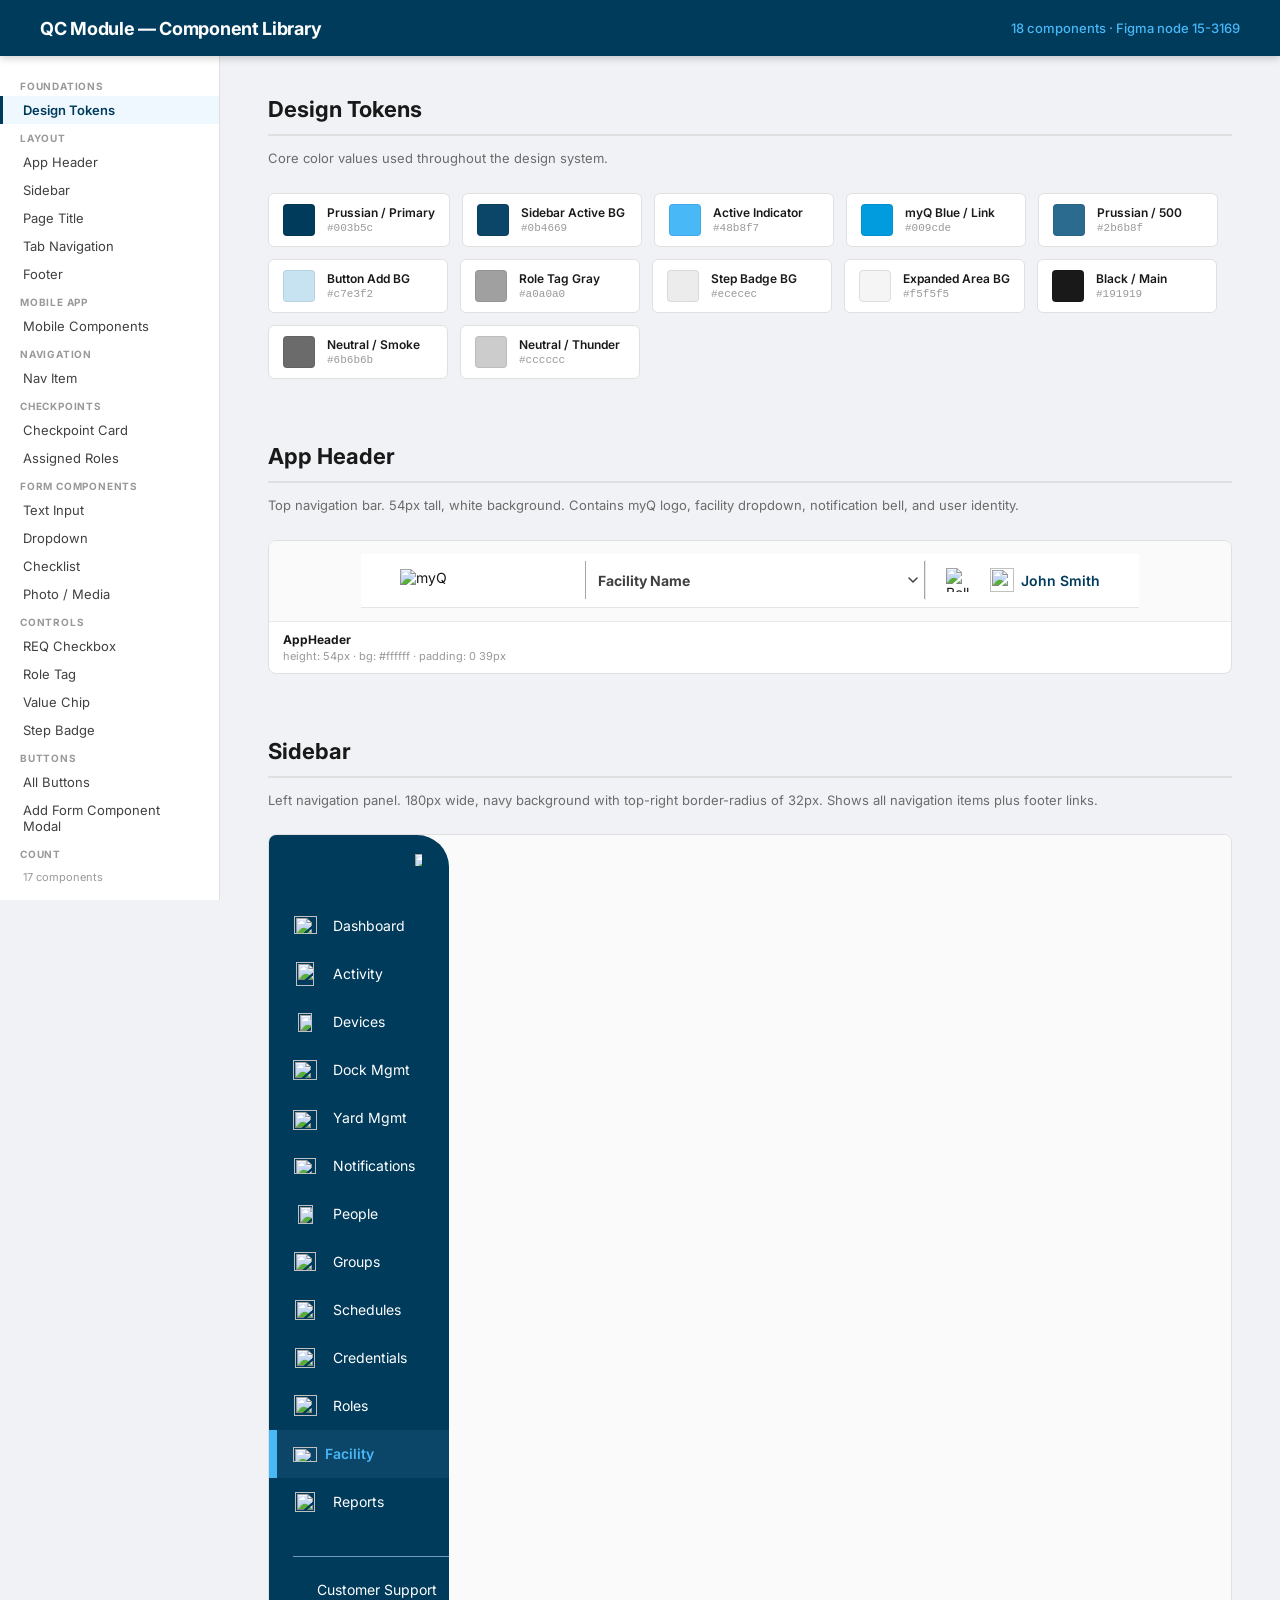
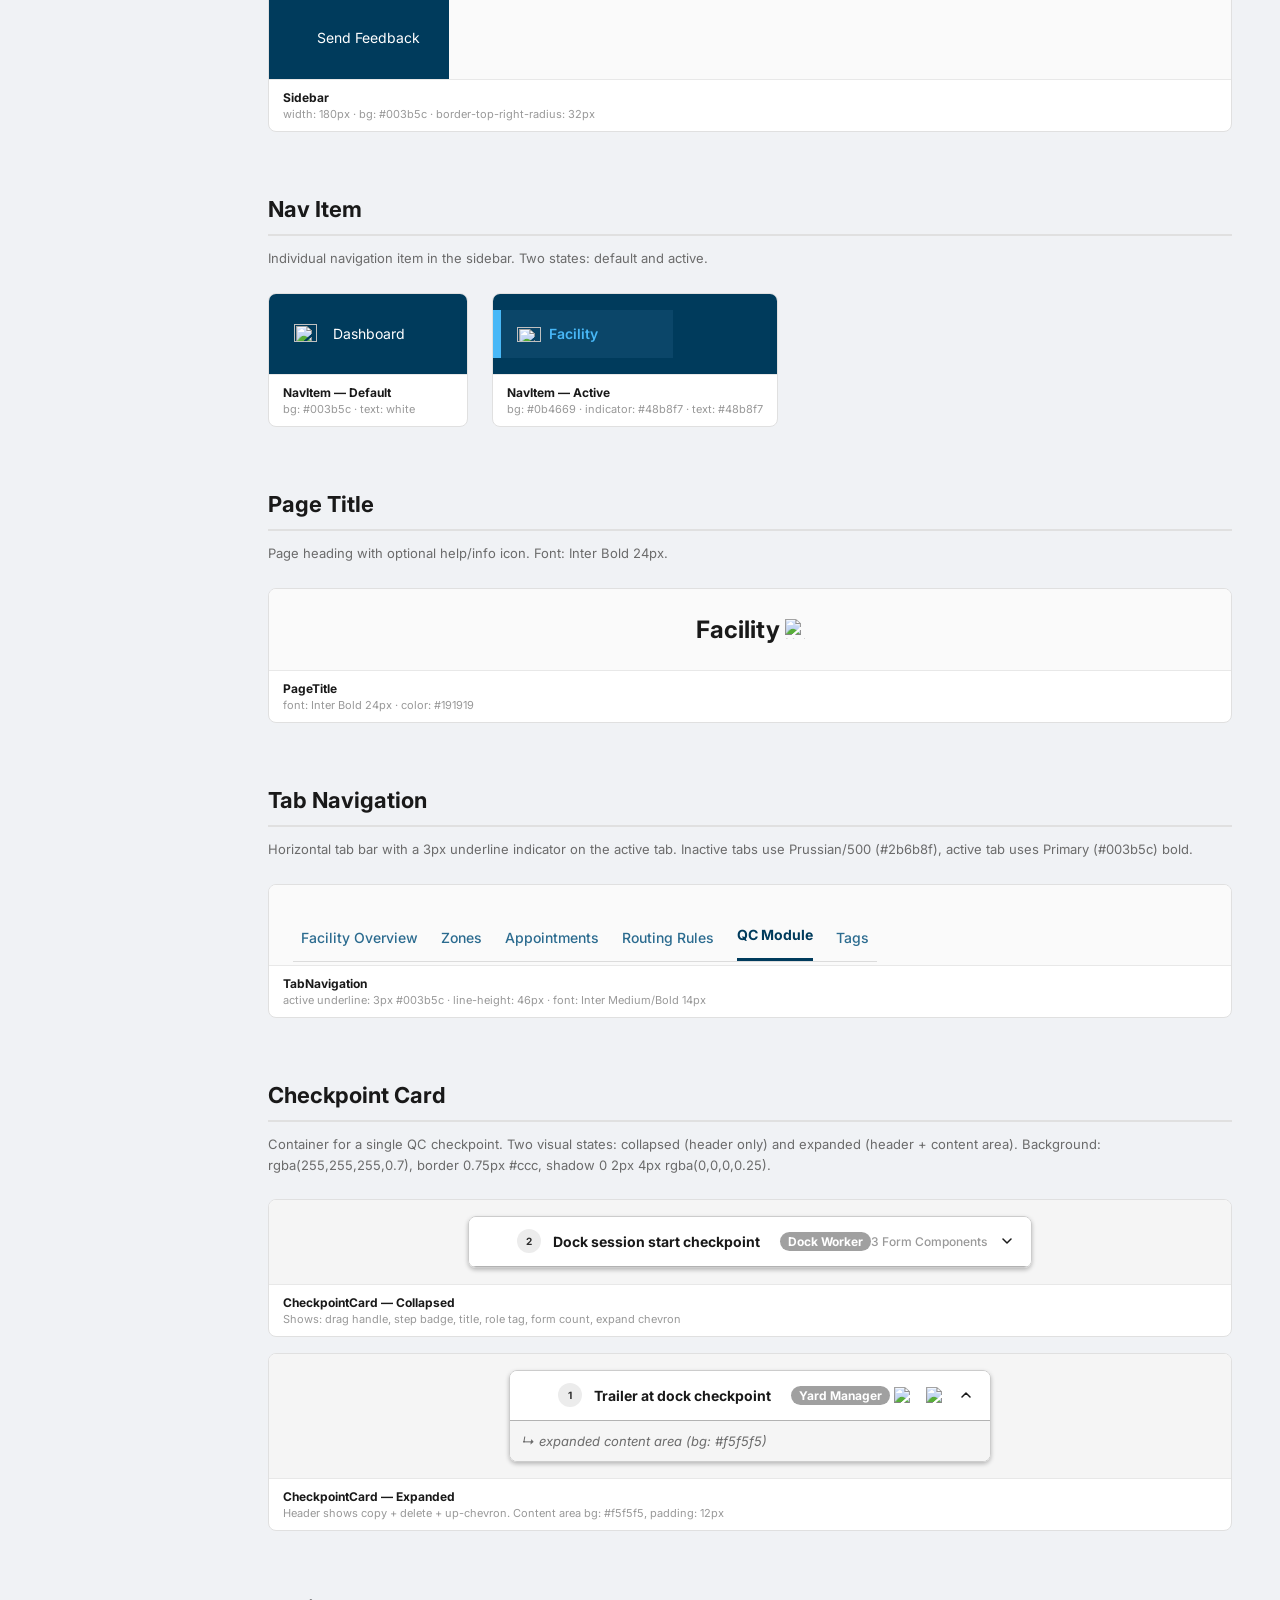
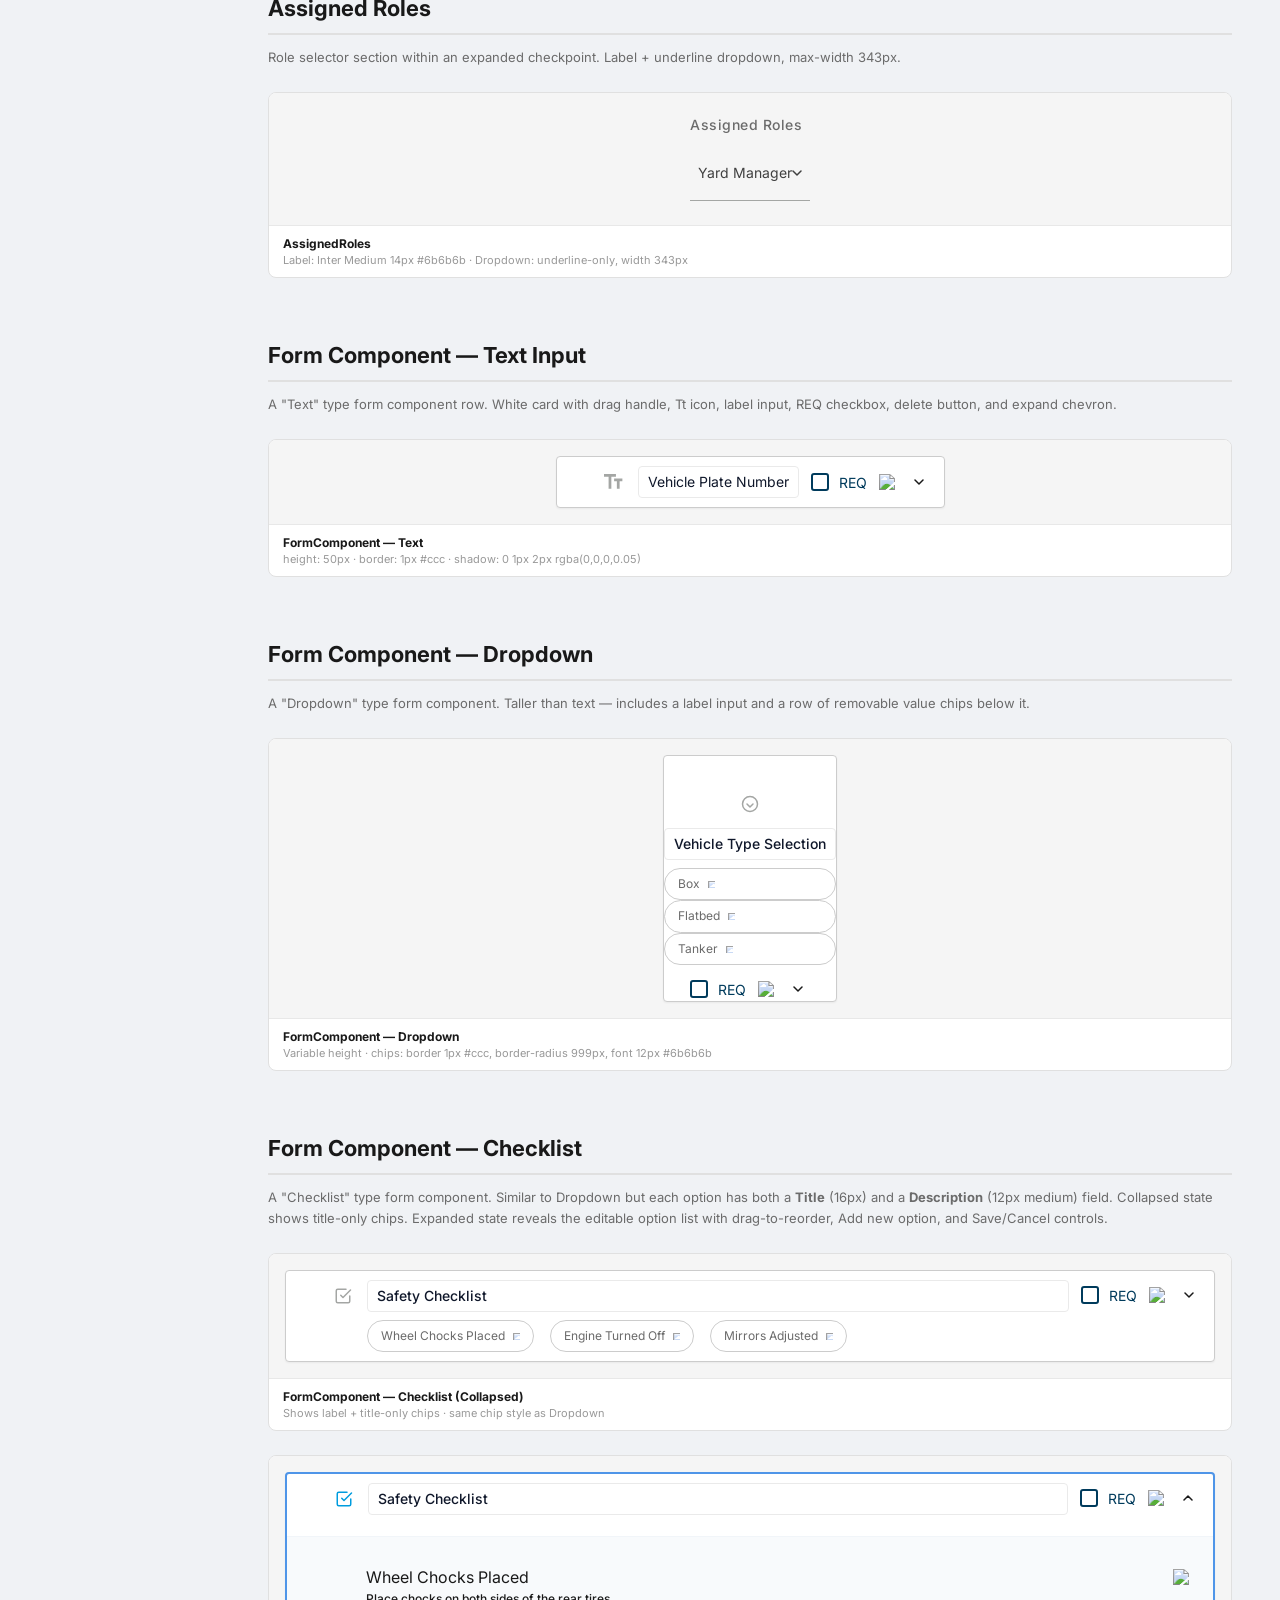
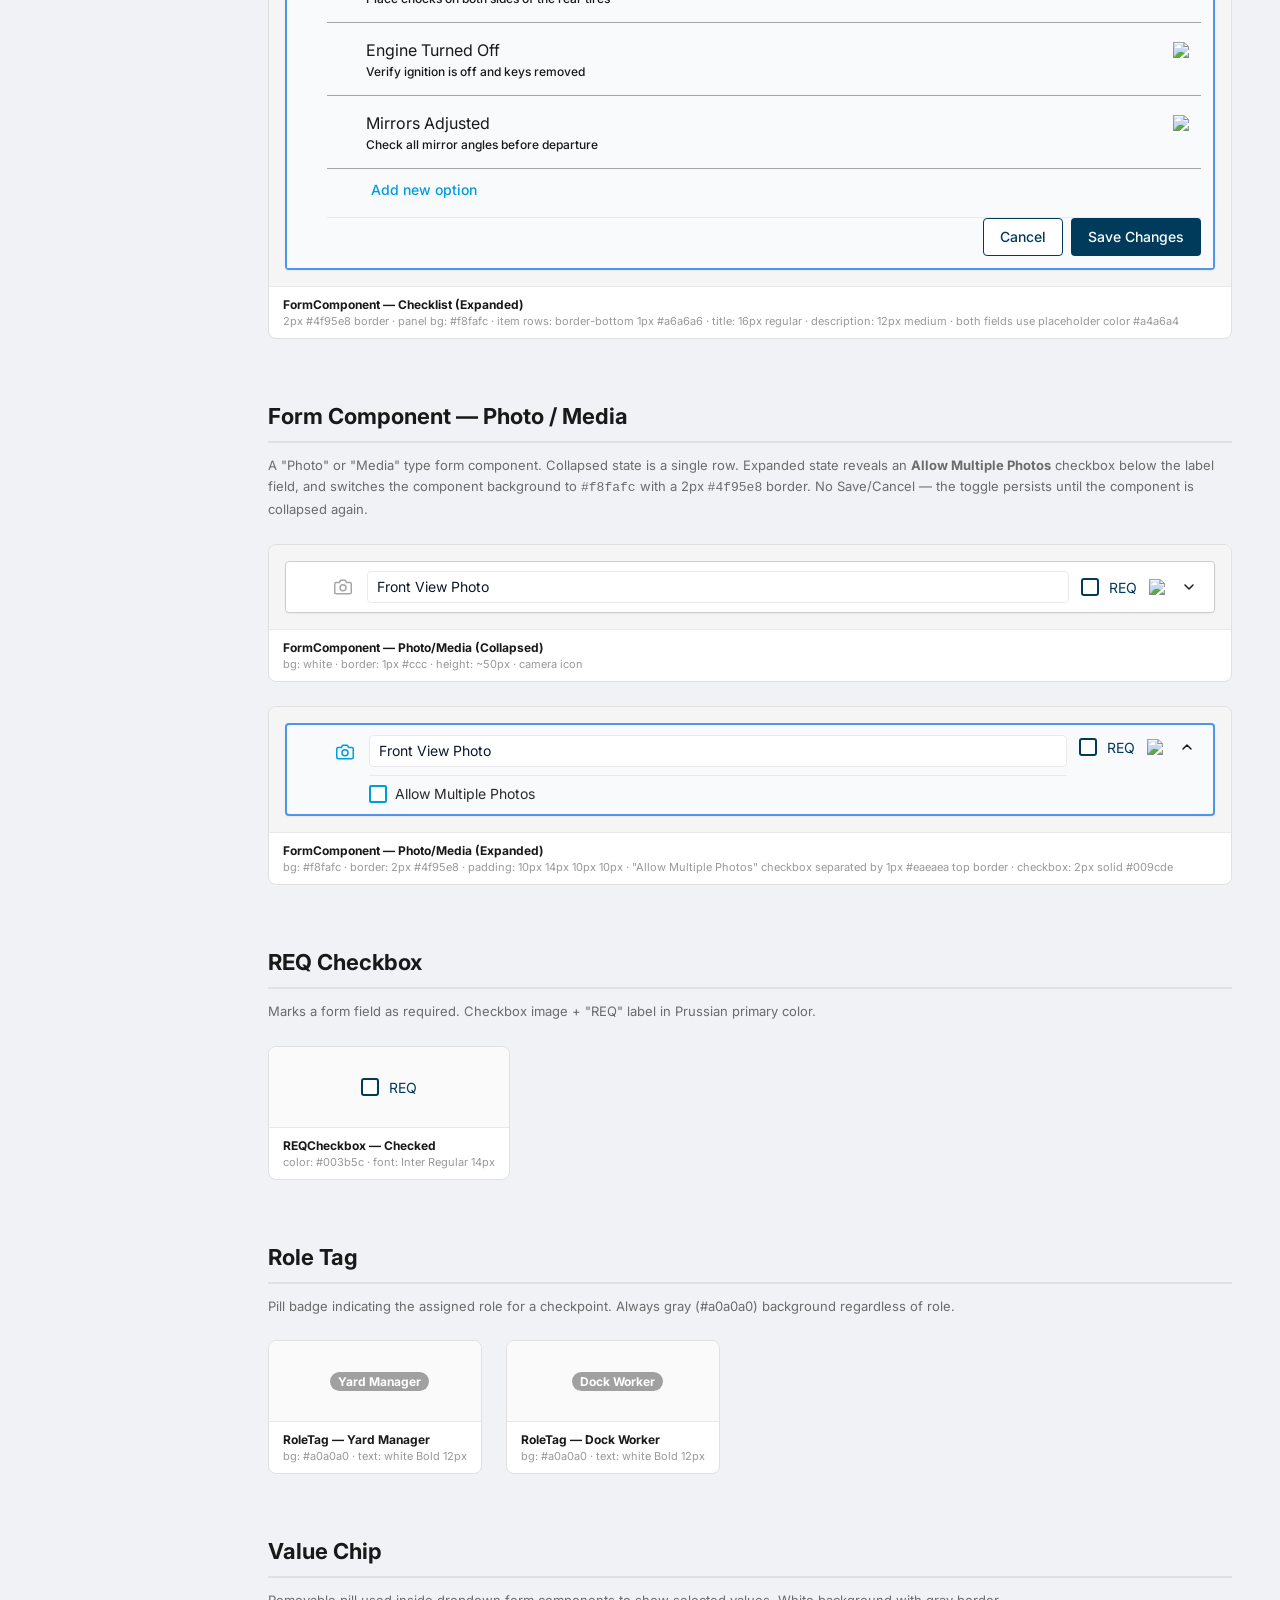
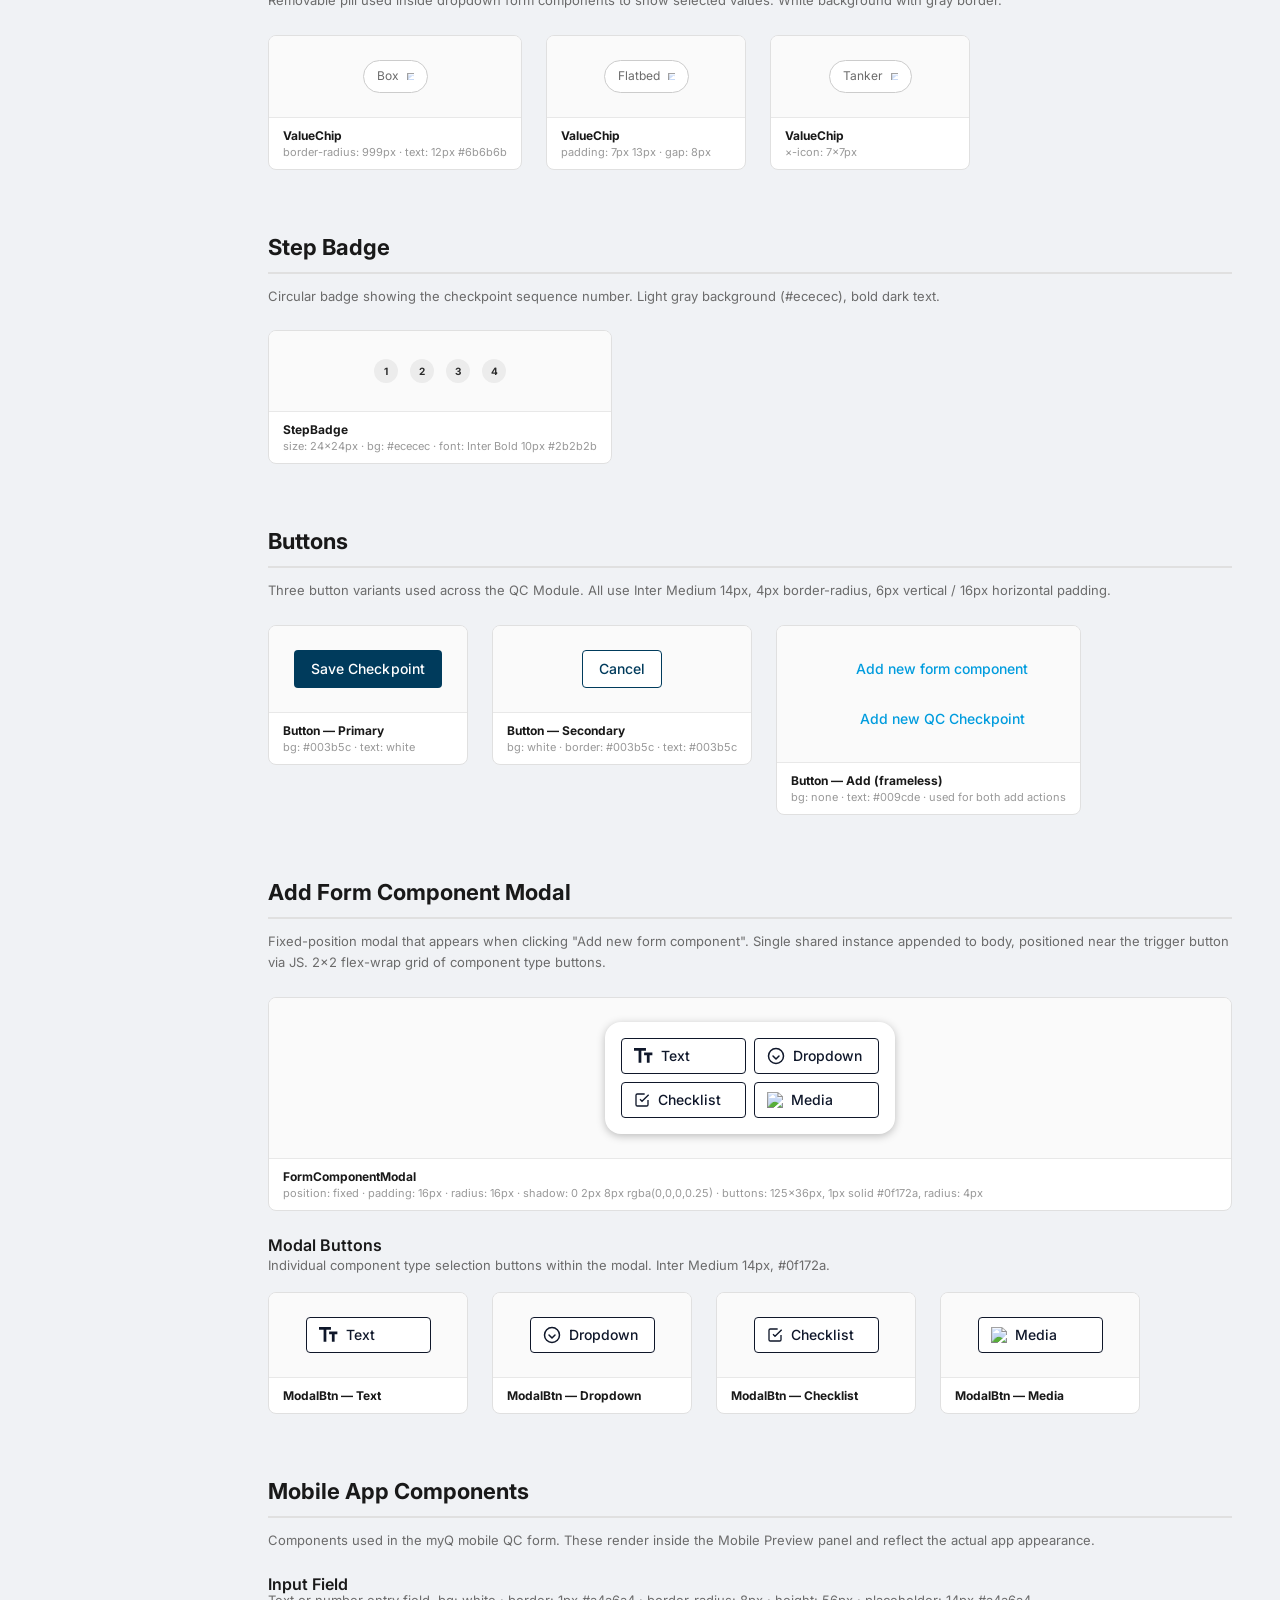
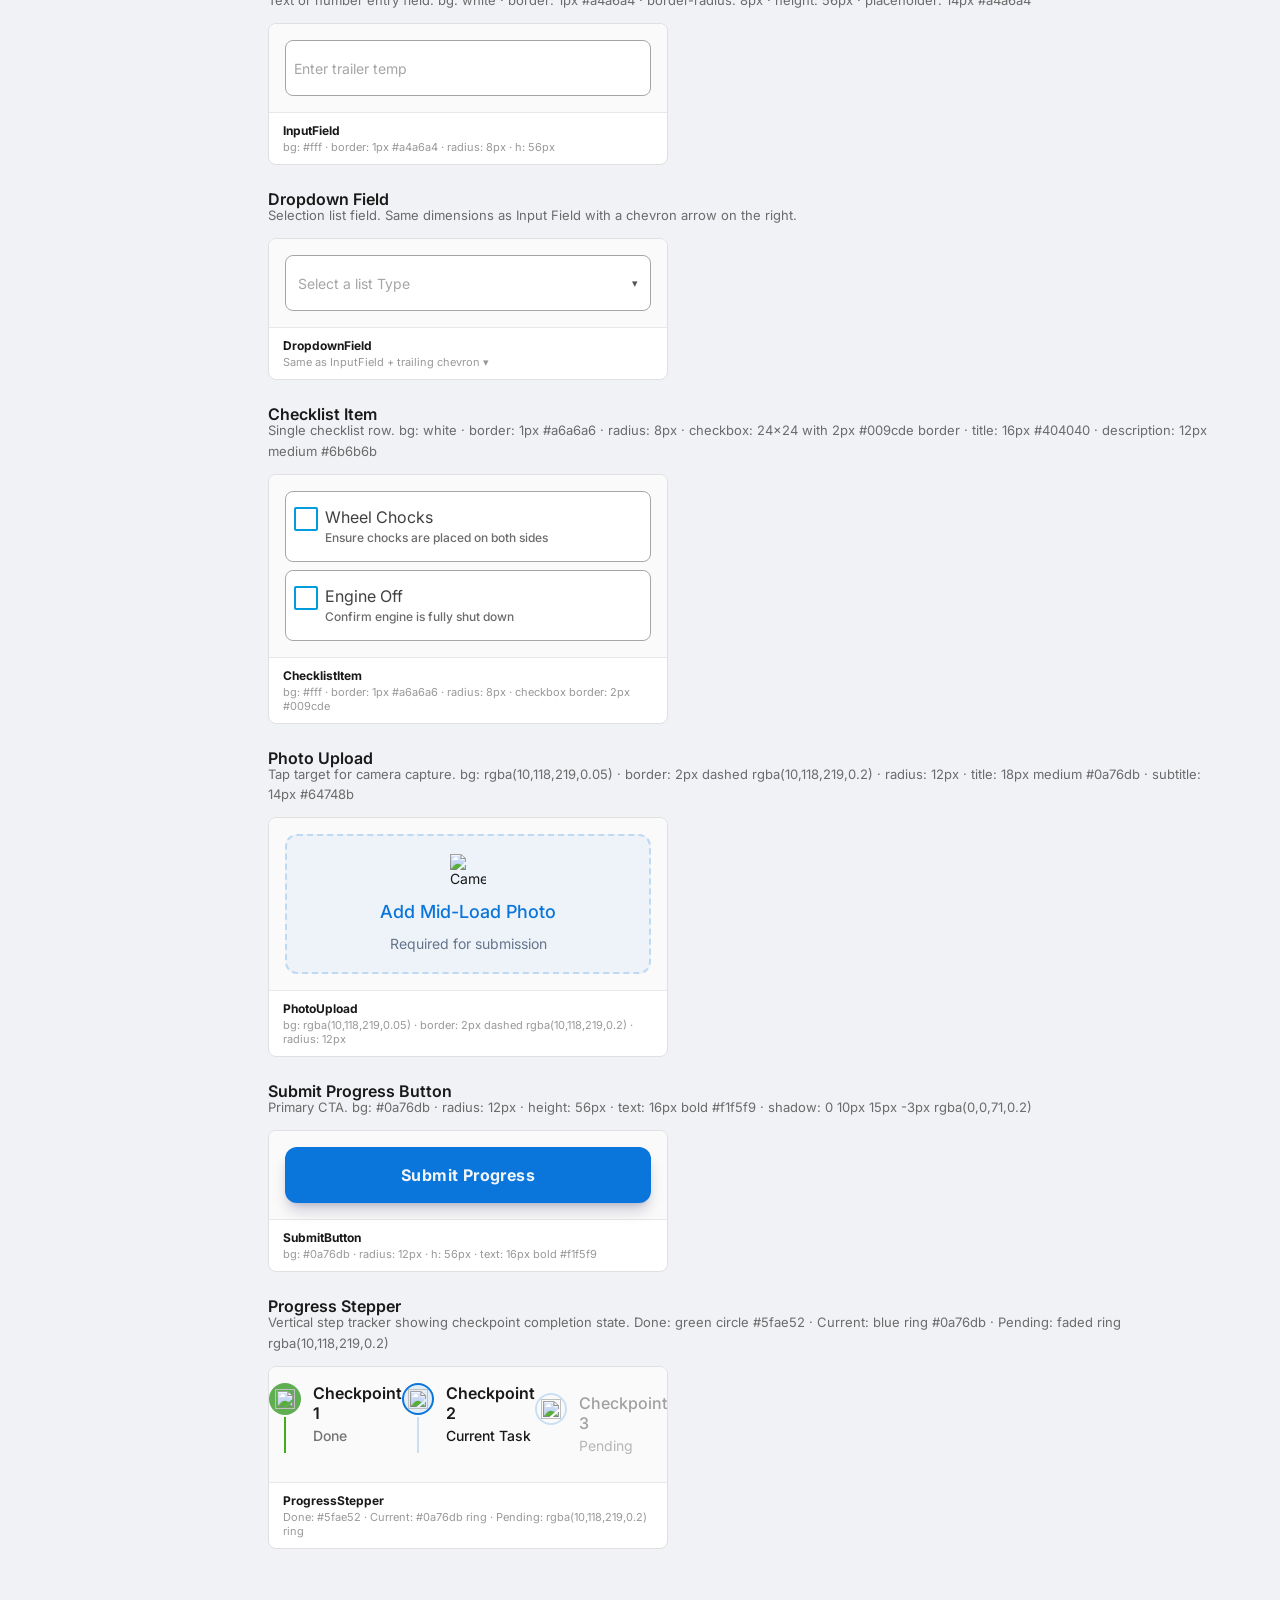
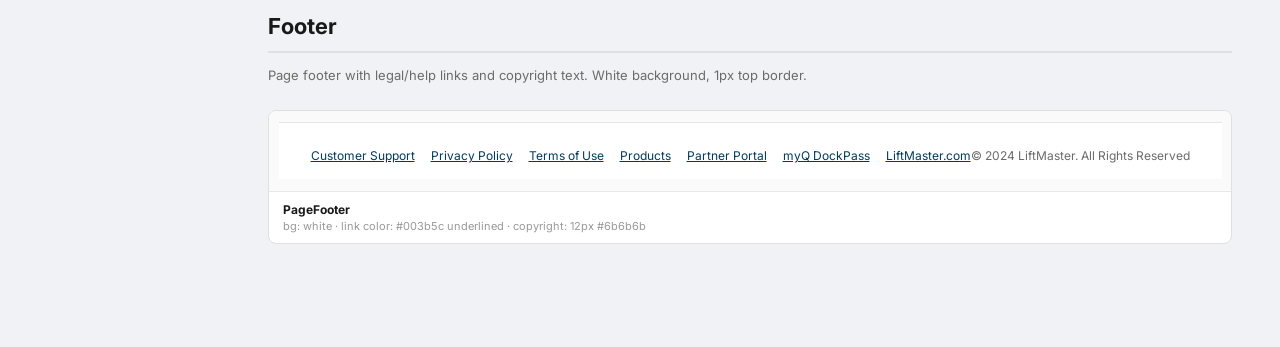
==== commit f81d3336: "Accurate mobile preview, accordion checkpoints, and UI fixes - Rebuild mobile preview with accurate " ====
--- a/components.html
+++ b/components.html
@@ -108,6 +108,8 @@
   <a href="#page-title">Page Title</a>
   <a href="#tabs">Tab Navigation</a>
   <a href="#footer">Footer</a>
+  <div class="lib-nav-section">Mobile App</div>
+  <a href="#mobile-components">Mobile Components</a>
   <div class="lib-nav-section">Navigation</div>
   <a href="#nav-item">Nav Item</a>
   <div class="lib-nav-section">Checkpoints</div>
@@ -891,6 +893,153 @@
     </div>
   </section>
 
+  <!-- ═══════════ MOBILE APP COMPONENTS ═══════════ -->
+  <section class="comp-section" id="mobile-components">
+    <h2 class="comp-section-title">Mobile App Components</h2>
+    <p class="comp-section-desc">Components used in the myQ mobile QC form. These render inside the Mobile Preview panel and reflect the actual app appearance.</p>
+
+    <!-- Input Field -->
+    <h3 style="font-size:16px;font-weight:600;margin:24px 0 8px;">Input Field</h3>
+    <p class="comp-section-desc" style="margin-bottom:12px;">Text or number entry field. bg: white · border: 1px #a4a6a4 · border-radius: 8px · height: 56px · placeholder: 14px #a4a6a4</p>
+    <div class="comp-card" style="max-width:400px;">
+      <div class="comp-canvas" style="padding:16px;">
+        <div class="mob-full-input">
+          <span class="mob-full-input-placeholder">Enter trailer temp</span>
+        </div>
+      </div>
+      <div class="comp-meta">
+        <span class="comp-name">InputField</span>
+        <span class="comp-desc">bg: #fff · border: 1px #a4a6a4 · radius: 8px · h: 56px</span>
+      </div>
+    </div>
+
+    <!-- Dropdown -->
+    <h3 style="font-size:16px;font-weight:600;margin:24px 0 8px;">Dropdown Field</h3>
+    <p class="comp-section-desc" style="margin-bottom:12px;">Selection list field. Same dimensions as Input Field with a chevron arrow on the right.</p>
+    <div class="comp-card" style="max-width:400px;">
+      <div class="comp-canvas" style="padding:16px;">
+        <div class="mob-full-dropdown">
+          <span class="mob-full-input-placeholder">Select a list Type</span>
+          <span class="mob-full-dropdown-caret">▾</span>
+        </div>
+      </div>
+      <div class="comp-meta">
+        <span class="comp-name">DropdownField</span>
+        <span class="comp-desc">Same as InputField + trailing chevron ▾</span>
+      </div>
+    </div>
+
+    <!-- Checklist Item -->
+    <h3 style="font-size:16px;font-weight:600;margin:24px 0 8px;">Checklist Item</h3>
+    <p class="comp-section-desc" style="margin-bottom:12px;">Single checklist row. bg: white · border: 1px #a6a6a6 · radius: 8px · checkbox: 24×24 with 2px #009cde border · title: 16px #404040 · description: 12px medium #6b6b6b</p>
+    <div class="comp-card" style="max-width:400px;">
+      <div class="comp-canvas" style="padding:16px;display:flex;flex-direction:column;gap:8px;">
+        <div class="mob-full-cl-item">
+          <div class="mob-full-checkbox"></div>
+          <div>
+            <div class="mob-full-cl-title">Wheel Chocks</div>
+            <div class="mob-full-cl-desc">Ensure chocks are placed on both sides</div>
+          </div>
+        </div>
+        <div class="mob-full-cl-item">
+          <div class="mob-full-checkbox"></div>
+          <div>
+            <div class="mob-full-cl-title">Engine Off</div>
+            <div class="mob-full-cl-desc">Confirm engine is fully shut down</div>
+          </div>
+        </div>
+      </div>
+      <div class="comp-meta">
+        <span class="comp-name">ChecklistItem</span>
+        <span class="comp-desc">bg: #fff · border: 1px #a6a6a6 · radius: 8px · checkbox border: 2px #009cde</span>
+      </div>
+    </div>
+
+    <!-- Photo Upload -->
+    <h3 style="font-size:16px;font-weight:600;margin:24px 0 8px;">Photo Upload</h3>
+    <p class="comp-section-desc" style="margin-bottom:12px;">Tap target for camera capture. bg: rgba(10,118,219,0.05) · border: 2px dashed rgba(10,118,219,0.2) · radius: 12px · title: 18px medium #0a76db · subtitle: 14px #64748b</p>
+    <div class="comp-card" style="max-width:400px;">
+      <div class="comp-canvas" style="padding:16px;">
+        <div class="mob-full-photo">
+          <div class="mob-full-photo-icon">
+            <img src="https://www.figma.com/api/mcp/asset/c0a02303-c20c-4a22-b262-159777eb2848" alt="Camera">
+          </div>
+          <div class="mob-full-photo-title">Add Mid-Load Photo</div>
+          <div class="mob-full-photo-sub">Required for submission</div>
+        </div>
+      </div>
+      <div class="comp-meta">
+        <span class="comp-name">PhotoUpload</span>
+        <span class="comp-desc">bg: rgba(10,118,219,0.05) · border: 2px dashed rgba(10,118,219,0.2) · radius: 12px</span>
+      </div>
+    </div>
+
+    <!-- Submit Button -->
+    <h3 style="font-size:16px;font-weight:600;margin:24px 0 8px;">Submit Progress Button</h3>
+    <p class="comp-section-desc" style="margin-bottom:12px;">Primary CTA. bg: #0a76db · radius: 12px · height: 56px · text: 16px bold #f1f5f9 · shadow: 0 10px 15px -3px rgba(0,0,71,0.2)</p>
+    <div class="comp-card" style="max-width:400px;">
+      <div class="comp-canvas" style="padding:16px;">
+        <div class="mob-full-submit">
+          <span class="mob-full-submit-text">Submit Progress</span>
+        </div>
+      </div>
+      <div class="comp-meta">
+        <span class="comp-name">SubmitButton</span>
+        <span class="comp-desc">bg: #0a76db · radius: 12px · h: 56px · text: 16px bold #f1f5f9</span>
+      </div>
+    </div>
+
+    <!-- Progress Stepper -->
+    <h3 style="font-size:16px;font-weight:600;margin:24px 0 8px;">Progress Stepper</h3>
+    <p class="comp-section-desc" style="margin-bottom:12px;">Vertical step tracker showing checkpoint completion state. Done: green circle #5fae52 · Current: blue ring #0a76db · Pending: faded ring rgba(10,118,219,0.2)</p>
+    <div class="comp-card" style="max-width:400px;">
+      <div class="comp-canvas" style="padding:16px;">
+        <!-- Done step -->
+        <div style="display:flex;gap:12px;align-items:flex-start;">
+          <div style="display:flex;flex-direction:column;align-items:center;width:32px;flex-shrink:0;">
+            <div style="width:32px;height:32px;border-radius:50%;background:#5fae52;display:flex;align-items:center;justify-content:center;">
+              <img src="https://www.figma.com/api/mcp/asset/e476802b-6c04-45fa-b58b-45586ffa05c5" style="width:20px;height:20px;object-fit:contain;" alt="">
+            </div>
+            <div style="width:2px;height:36px;background:#43ac1d;margin:2px 0;"></div>
+          </div>
+          <div style="padding-bottom:20px;">
+            <div style="font-size:16px;font-weight:600;color:#191919;line-height:1.3;">Checkpoint 1</div>
+            <div style="font-size:14px;font-weight:500;color:rgba(25,25,25,0.6);line-height:1.4;margin-top:2px;">Done</div>
+          </div>
+        </div>
+        <!-- Current step -->
+        <div style="display:flex;gap:12px;align-items:flex-start;">
+          <div style="display:flex;flex-direction:column;align-items:center;width:32px;flex-shrink:0;">
+            <div style="width:32px;height:32px;border-radius:50%;background:rgba(10,118,219,0.1);border:2px solid #0a76db;display:flex;align-items:center;justify-content:center;">
+              <img src="https://www.figma.com/api/mcp/asset/318035c3-9005-40ca-a45b-6917c46d13ad" style="width:20px;height:20px;object-fit:contain;" alt="">
+            </div>
+            <div style="width:2px;height:36px;background:rgba(10,118,219,0.2);margin:2px 0;"></div>
+          </div>
+          <div style="padding-bottom:20px;">
+            <div style="font-size:16px;font-weight:600;color:#191919;line-height:1.3;">Checkpoint 2</div>
+            <div style="font-size:14px;font-weight:500;color:#191919;line-height:1.4;margin-top:2px;">Current Task</div>
+          </div>
+        </div>
+        <!-- Pending step -->
+        <div style="display:flex;gap:12px;align-items:flex-start;">
+          <div style="display:flex;flex-direction:column;align-items:center;width:32px;flex-shrink:0;">
+            <div style="width:32px;height:32px;border-radius:50%;background:transparent;border:2px solid rgba(10,118,219,0.2);display:flex;align-items:center;justify-content:center;">
+              <img src="https://www.figma.com/api/mcp/asset/204efe93-d8f5-4ac9-9b10-fd93da99ba41" style="width:20px;height:20px;object-fit:contain;" alt="">
+            </div>
+          </div>
+          <div>
+            <div style="font-size:16px;font-weight:500;color:rgba(25,25,25,0.4);line-height:1.3;">Checkpoint 3</div>
+            <div style="font-size:14px;font-weight:400;color:rgba(25,25,25,0.3);line-height:1.4;margin-top:2px;">Pending</div>
+          </div>
+        </div>
+      </div>
+      <div class="comp-meta">
+        <span class="comp-name">ProgressStepper</span>
+        <span class="comp-desc">Done: #5fae52 · Current: #0a76db ring · Pending: rgba(10,118,219,0.2) ring</span>
+      </div>
+    </div>
+  </section>
+
   <!-- ═══════════ FOOTER ═══════════ -->
   <section class="comp-section" id="footer">
     <h2 class="comp-section-title">Footer</h2>
--- a/components.css
+++ b/components.css
@@ -99,8 +99,9 @@
 /* ─── Checkpoint Card ────────────────────────────────────── */
 .checkpoint-card {
   background: rgba(255,255,255,0.7);
-  border: 0.75px solid #ccc; border-radius: 4px;
+  border: 0.75px solid #ccc; border-radius: 8px;
   box-shadow: 0 2px 4px rgba(0,0,0,0.25);
+  overflow: hidden;
 }
 .checkpoint-row {
   display: flex; align-items: center; justify-content: space-between;
@@ -154,9 +155,9 @@
 .roles-dropdown-arrow { width: 24px; height: 24px; flex-shrink: 0; transition: transform 0.15s; display: flex; align-items: center; justify-content: center; }
 .roles-dropdown-wrap.open .roles-dropdown-arrow { transform: rotate(180deg); }
 .roles-dropdown-list {
-  position: absolute; top: 100%; left: 0; width: 100%;
-  background: #fff; border: 1px solid #a4a6a4; border-top: none;
-  box-shadow: 0 4px 8px rgba(0,0,0,0.12); z-index: 100;
+  position: fixed;
+  background: #fff; border: 1px solid #a4a6a4;
+  box-shadow: 0 4px 8px rgba(0,0,0,0.12); z-index: 9999;
 }
 .roles-dropdown-list.hidden { display: none; }
 .roles-dropdown-item {
@@ -399,13 +400,18 @@
 .toolbox-panel {
   width: 288px; flex-shrink: 0;
   display: flex; flex-direction: column;
-  background: #f5f5f5; border-left: 1px solid #ccc;
-  overflow: hidden; z-index: 50;
+  background: #f5f5f5;
+  border: 1px solid #ccc; border-radius: 8px;
+  box-shadow: 0 2px 4px rgba(0,0,0,0.25), 0 1px 2px rgba(0,0,0,0.05);
+  overflow: hidden;
+  position: sticky; top: 0;
+  align-self: flex-start;
 }
 .toolbox-header {
-  height: 54px; flex-shrink: 0;
+  flex-shrink: 0; min-height: 50px;
   display: flex; align-items: center;
-  padding: 0 16px; background: #fff; border-bottom: 1px solid #ccc;
+  padding: 12px 16px 13px; background: #fff; border-bottom: 1px solid #ccc;
+  border-radius: 8px 8px 0 0;
 }
 .toolbox-title { font-size: 16px; font-weight: 500; color: #003b5c; }
 .toolbox-section { padding: 16px; border-bottom: 1px solid #ccc; flex-shrink: 0; }
@@ -531,6 +537,121 @@
   font-size: 9px; font-weight: 700; line-height: 13.5px; cursor: default;
 }
 
+/* ─── Mobile Preview Components (phone-scale ≈ 40%) ─────── */
+.mob-stepper { padding: 6px 10px 4px; flex-shrink: 0; }
+.mob-step { display: flex; gap: 5px; align-items: flex-start; }
+.mob-step-left { display: flex; flex-direction: column; align-items: center; flex-shrink: 0; width: 13px; }
+.mob-step-dot {
+  width: 13px; height: 13px; border-radius: 50%; flex-shrink: 0;
+  box-sizing: border-box;
+  display: flex; align-items: center; justify-content: center;
+  overflow: hidden; line-height: 0; font-size: 0;
+}
+.mob-step-dot.done { background: #5fae52; }
+.mob-step-dot.current { background: rgba(10,118,219,0.1); border: 1.5px solid #0a76db; }
+.mob-step-dot.pending { background: transparent; border: 1.5px solid rgba(10,118,219,0.2); }
+.mob-step-dot img {
+  width: 9px; height: 9px; object-fit: contain; display: block; flex-shrink: 0;
+}
+.mob-step-line { width: 1px; flex: 1; min-height: 5px; margin: 1px 0; }
+.mob-step-line.done { background: #43ac1d; }
+.mob-step-line.current { background: rgba(10,118,219,0.2); }
+.mob-step-info { flex: 1; padding-bottom: 6px; }
+.mob-step-title { font-size: 6.5px; font-weight: 600; color: #191919; line-height: 1.3; }
+.mob-step-title.pending { color: rgba(25,25,25,0.4); font-weight: 500; }
+.mob-step-sub { font-size: 5.5px; color: rgba(25,25,25,0.6); font-weight: 500; line-height: 1.4; margin-top: 1px; }
+.mob-step-sub.current { color: #191919; }
+.mob-step-sub.pending { color: rgba(25,25,25,0.3); font-weight: 400; }
+
+.mob-section { padding: 0 10px 6px; flex-shrink: 0; }
+.mob-section-label { font-size: 7px; font-weight: 600; color: #191919; line-height: 1.4; margin-bottom: 3px; }
+.mob-section-label .mob-req { color: #e53e3e; margin-left: 1px; }
+
+.mob-input-field {
+  background: #fff; border: 1px solid #a4a6a4; border-radius: 3px;
+  height: 22px; display: flex; align-items: center; padding: 0 5px;
+}
+.mob-input-placeholder { font-size: 5.5px; color: #a4a6a4; }
+.mob-dropdown-field {
+  background: #fff; border: 1px solid #a4a6a4; border-radius: 3px;
+  height: 22px; display: flex; align-items: center;
+  padding: 0 5px; justify-content: space-between;
+}
+.mob-dropdown-caret { font-size: 6px; color: #555; line-height: 1; }
+
+.mob-cl-list { display: flex; flex-direction: column; gap: 3px; }
+.mob-cl-item {
+  background: #fff; border: 1px solid #a6a6a6; border-radius: 3px;
+  display: flex; align-items: flex-start; gap: 4px; padding: 5px 4px;
+}
+.mob-cl-checkbox {
+  width: 9px; height: 9px; flex-shrink: 0;
+  border: 1.5px solid #009cde; border-radius: 2px;
+  background: #fff; margin-top: 1px;
+}
+.mob-cl-title { font-size: 6.5px; font-weight: 400; color: #404040; line-height: 1.3; }
+.mob-cl-desc { font-size: 5px; font-weight: 500; color: #6b6b6b; line-height: 1.3; margin-top: 1px; }
+
+.mob-photo-upload {
+  background: rgba(10,118,219,0.05); border: 1.5px dashed rgba(10,118,219,0.2);
+  border-radius: 5px; padding: 8px 6px;
+  display: flex; flex-direction: column; align-items: center; justify-content: center; gap: 3px;
+}
+.mob-photo-icon { width: 14px; height: 14px; flex-shrink: 0; display: flex; align-items: center; justify-content: center; }
+.mob-photo-icon img { width: 100%; height: 100%; object-fit: contain; }
+.mob-photo-title { font-size: 7px; font-weight: 500; color: #0a76db; line-height: 1.3; text-align: center; }
+.mob-photo-sub { font-size: 5.5px; color: #64748b; line-height: 1.3; text-align: center; }
+
+.mob-submit { flex-shrink: 0; padding: 6px 10px 8px; }
+.mob-submit-btn {
+  background: #0a76db; border-radius: 5px; height: 22px;
+  display: flex; align-items: center; justify-content: center;
+  box-shadow: 0 3px 6px -2px rgba(0,0,71,0.2);
+}
+.mob-submit-text { font-size: 6.5px; font-weight: 700; color: #f1f5f9; letter-spacing: 0.2px; }
+
+/* ─── Mobile Components (full-size for component library) ── */
+.mob-full-input {
+  background: #fff; border: 1px solid #a4a6a4; border-radius: 8px;
+  height: 56px; display: flex; align-items: center; padding: 8px;
+  width: 100%;
+}
+.mob-full-input-placeholder { font-size: 14px; color: #a4a6a4; }
+.mob-full-dropdown {
+  background: #fff; border: 1px solid #a4a6a4; border-radius: 8px;
+  height: 56px; display: flex; align-items: center;
+  padding: 8px 12px; justify-content: space-between; width: 100%;
+}
+.mob-full-dropdown-caret { font-size: 11px; color: #555; }
+.mob-full-cl-item {
+  background: #fff; border: 1px solid #a6a6a6; border-radius: 8px;
+  display: flex; align-items: flex-start; gap: 7px;
+  padding: 15px 8px; width: 100%;
+}
+.mob-full-checkbox {
+  width: 24px; height: 24px; flex-shrink: 0;
+  border: 2px solid #009cde; border-radius: 2px;
+  background: #fff; display: flex; align-items: center; justify-content: center;
+}
+.mob-full-cl-title { font-size: 16px; color: #404040; line-height: 21px; }
+.mob-full-cl-desc { font-size: 12px; font-weight: 500; color: #6b6b6b; line-height: 16px; margin-top: 2px; }
+.mob-full-photo {
+  background: rgba(10,118,219,0.05); border: 2px dashed rgba(10,118,219,0.2);
+  border-radius: 12px; padding: 18px;
+  display: flex; flex-direction: column; align-items: center; gap: 8px; width: 100%;
+}
+.mob-full-photo-icon { width: 36px; height: 36px; display: flex; align-items: center; justify-content: center; }
+.mob-full-photo-icon img { width: 100%; height: 100%; object-fit: contain; }
+.mob-full-photo-title { font-size: 18px; font-weight: 500; color: #0a76db; line-height: 28px; text-align: center; }
+.mob-full-photo-sub { font-size: 14px; color: #64748b; line-height: 20px; text-align: center; }
+.mob-full-submit {
+  background: #0a76db; border-radius: 12px; height: 56px;
+  display: flex; align-items: center; justify-content: center;
+  box-shadow: 0 10px 15px -3px rgba(0,0,71,0.2), 0 4px 6px -4px rgba(0,0,71,0.2);
+  width: 100%;
+}
+.mob-full-submit-text { font-size: 16px; font-weight: 700; color: #f1f5f9; letter-spacing: 0.4px; }
+
 /* ─── Page Footer ────────────────────────────────────────── */
 .page-footer {
   border-top: 1px solid #e5e5e5; padding: 25px 32px 16px;
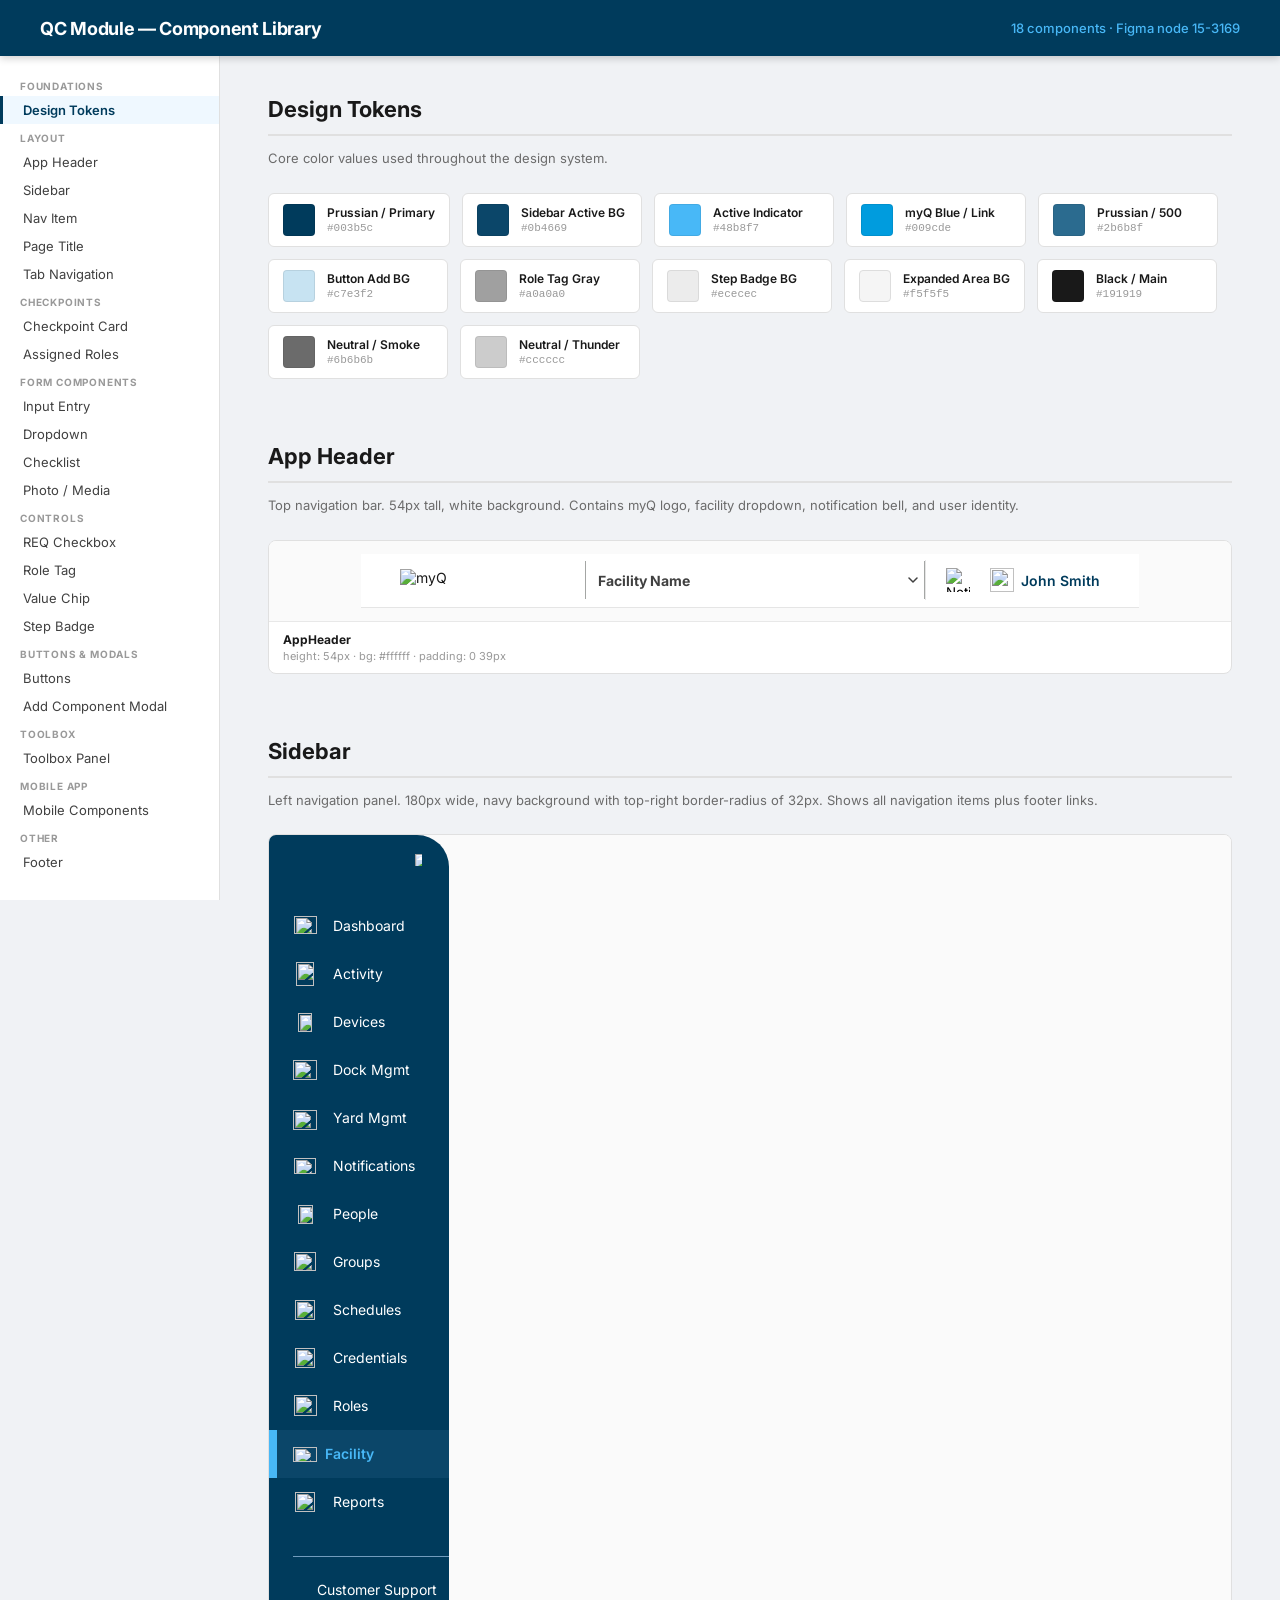
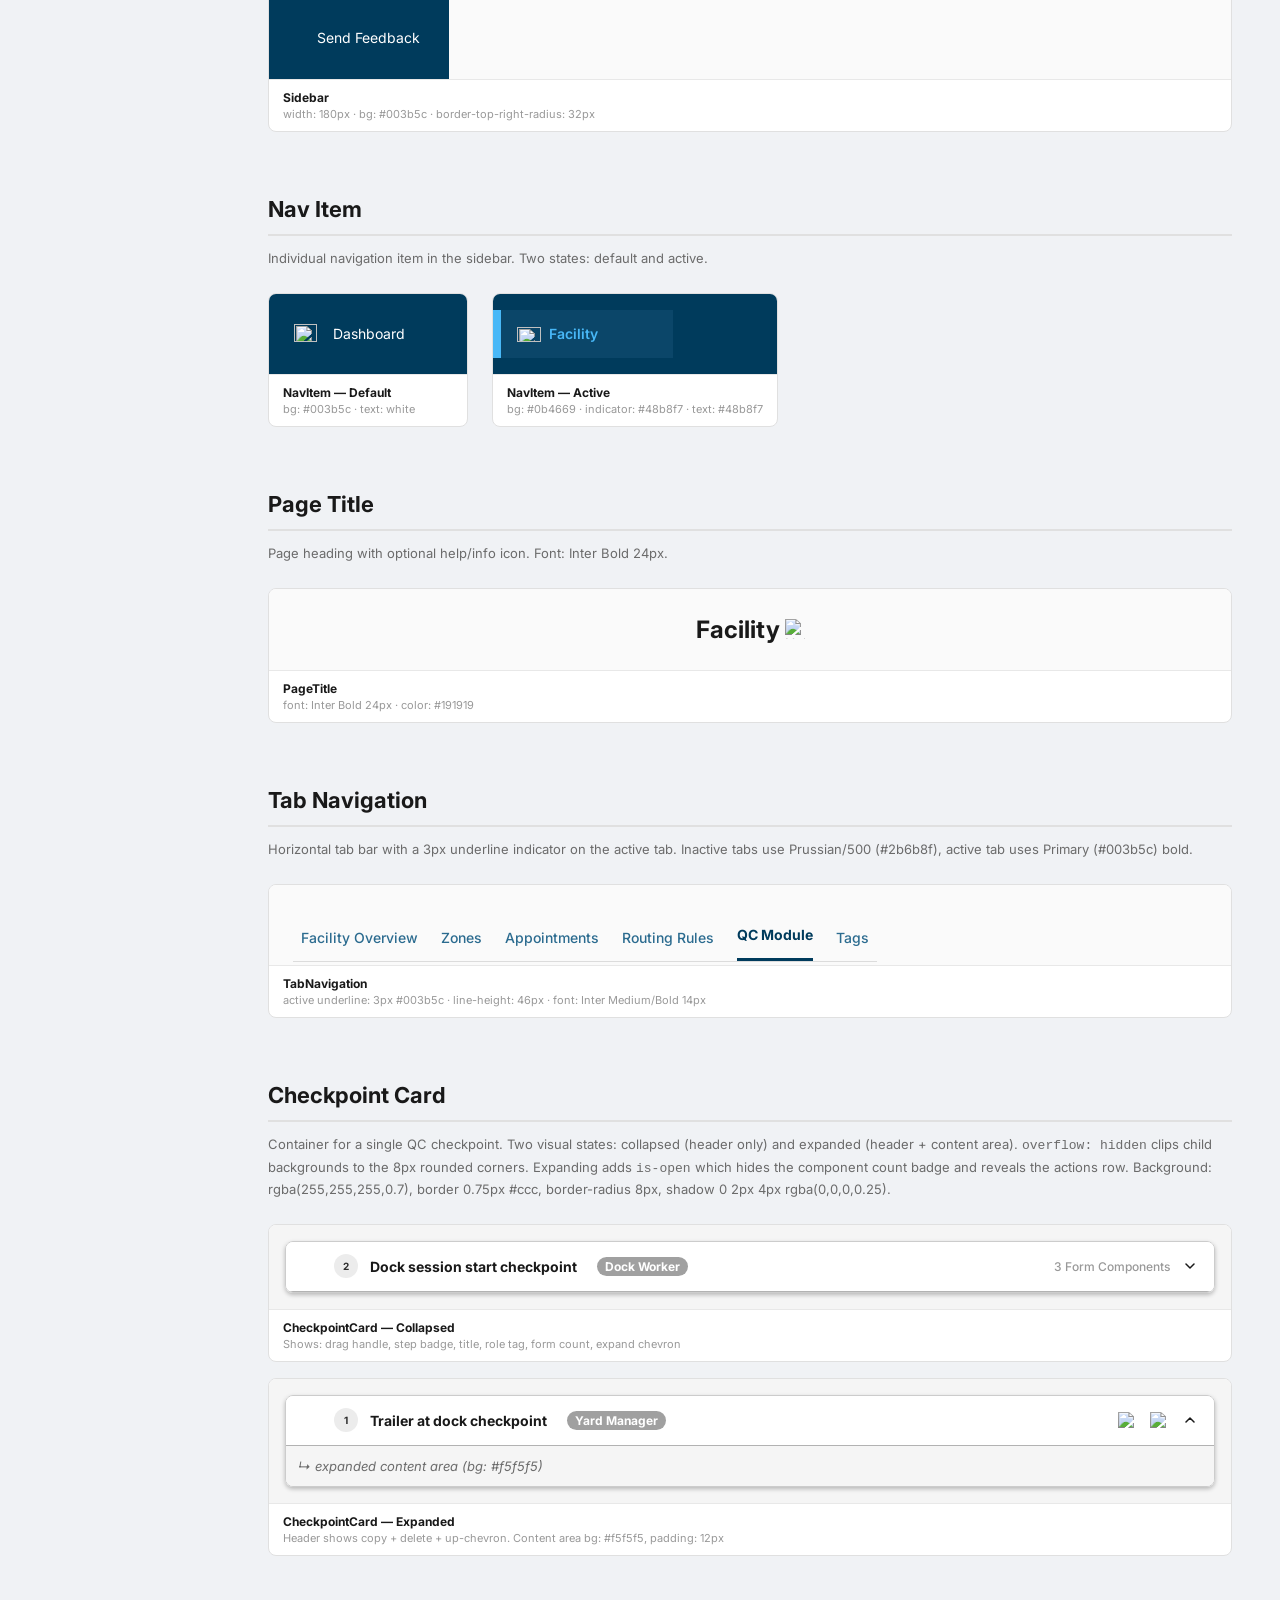
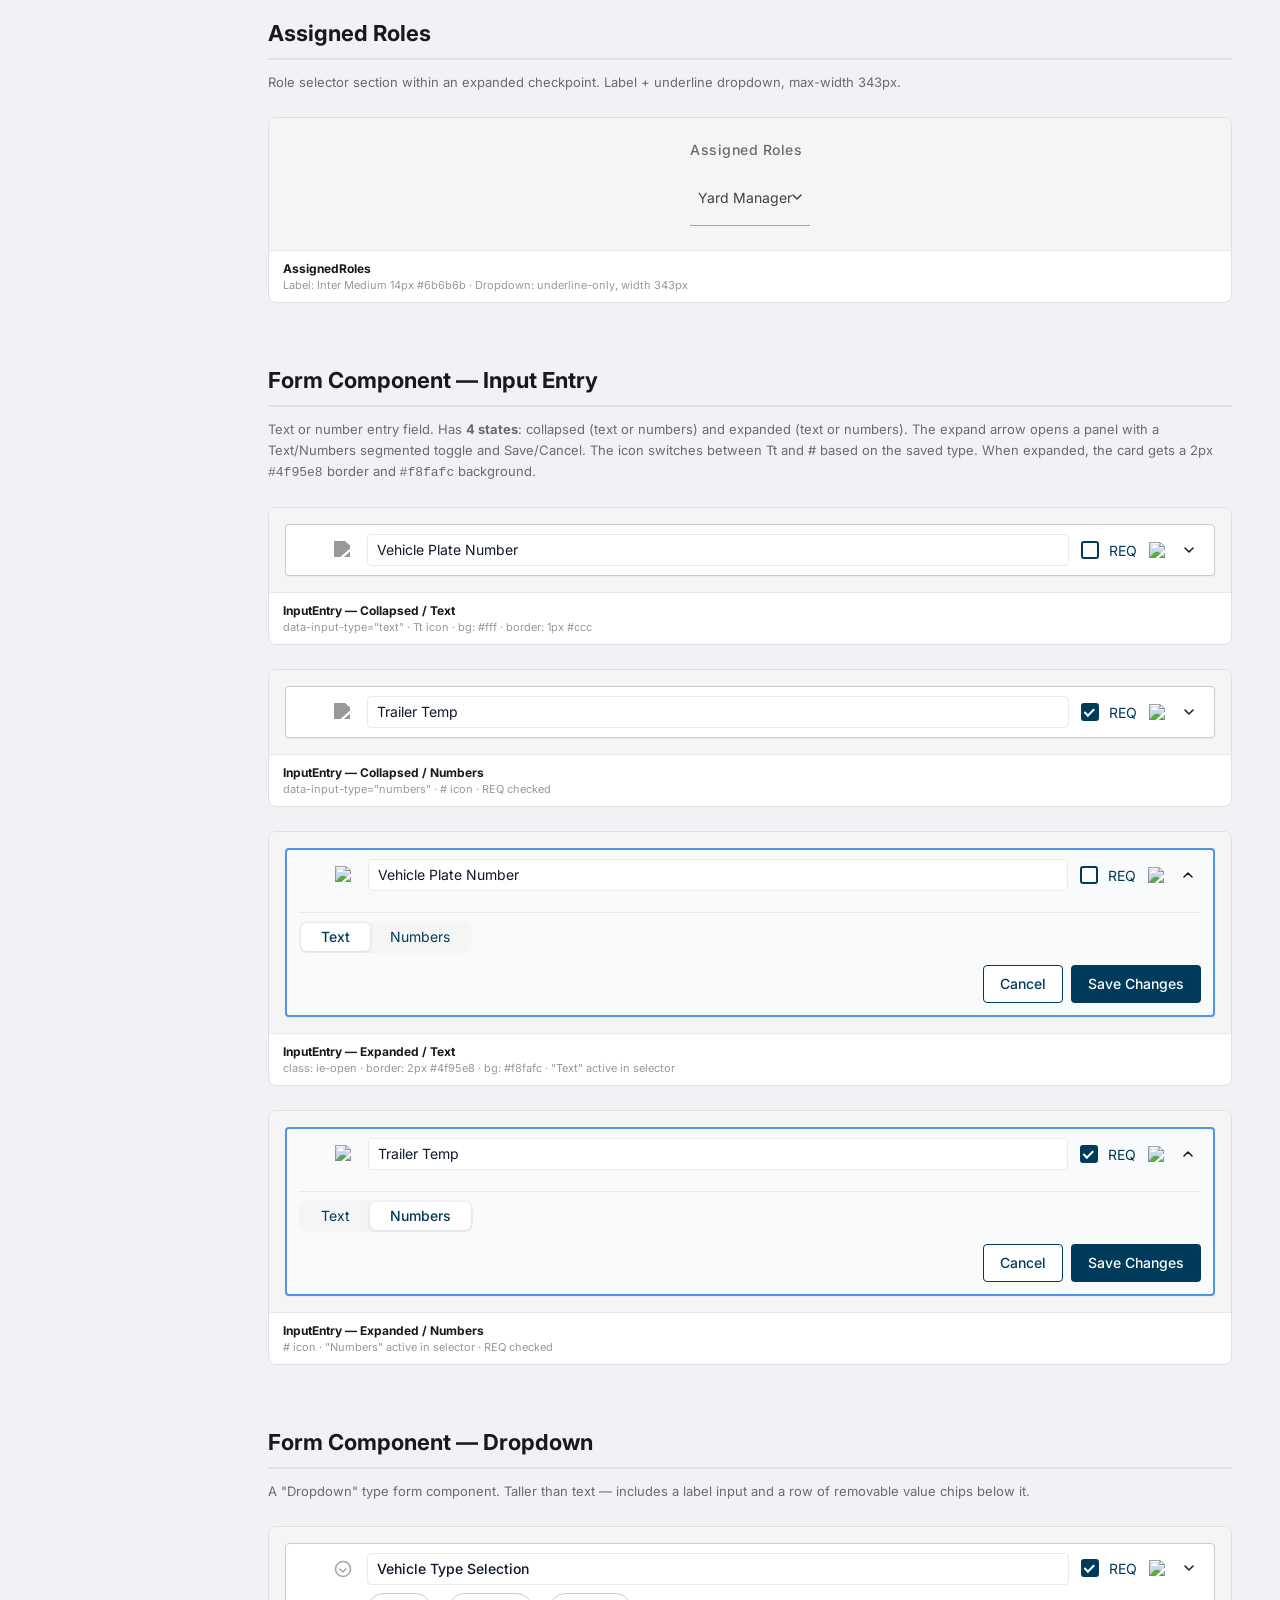
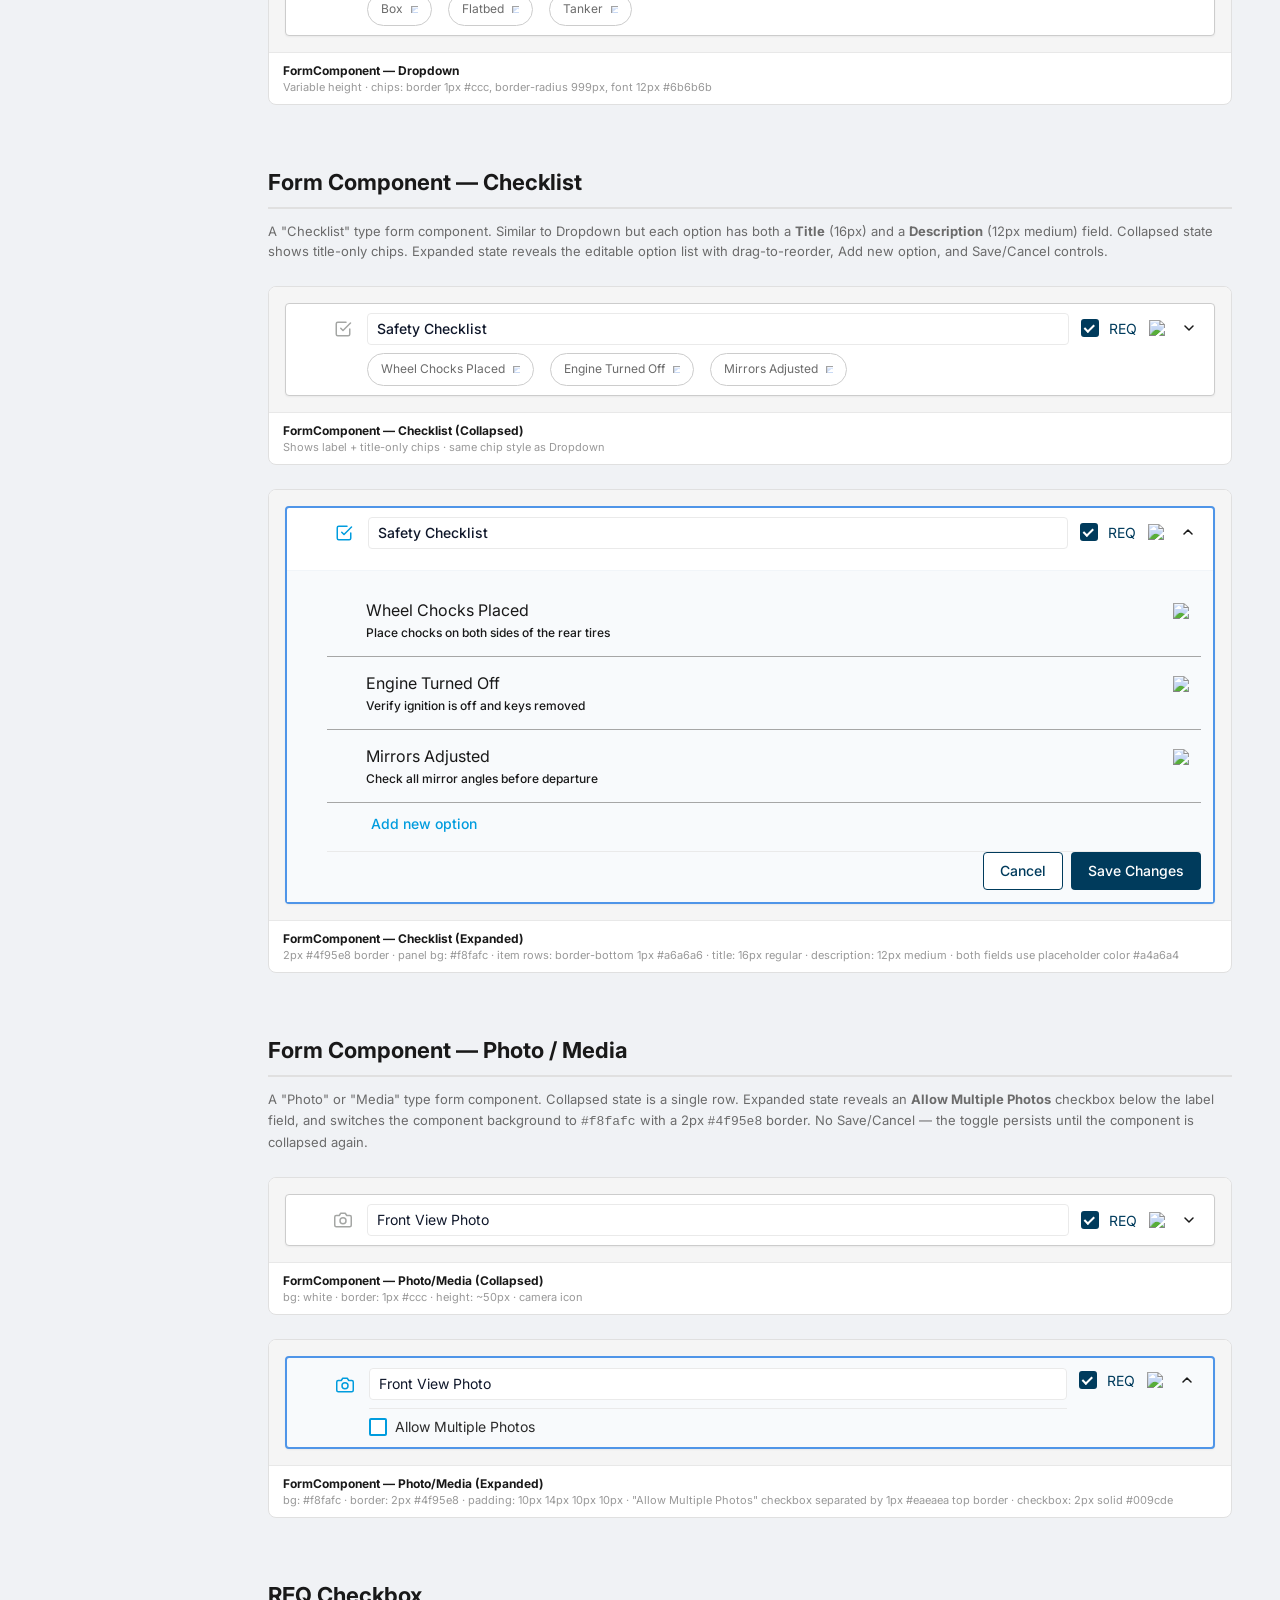
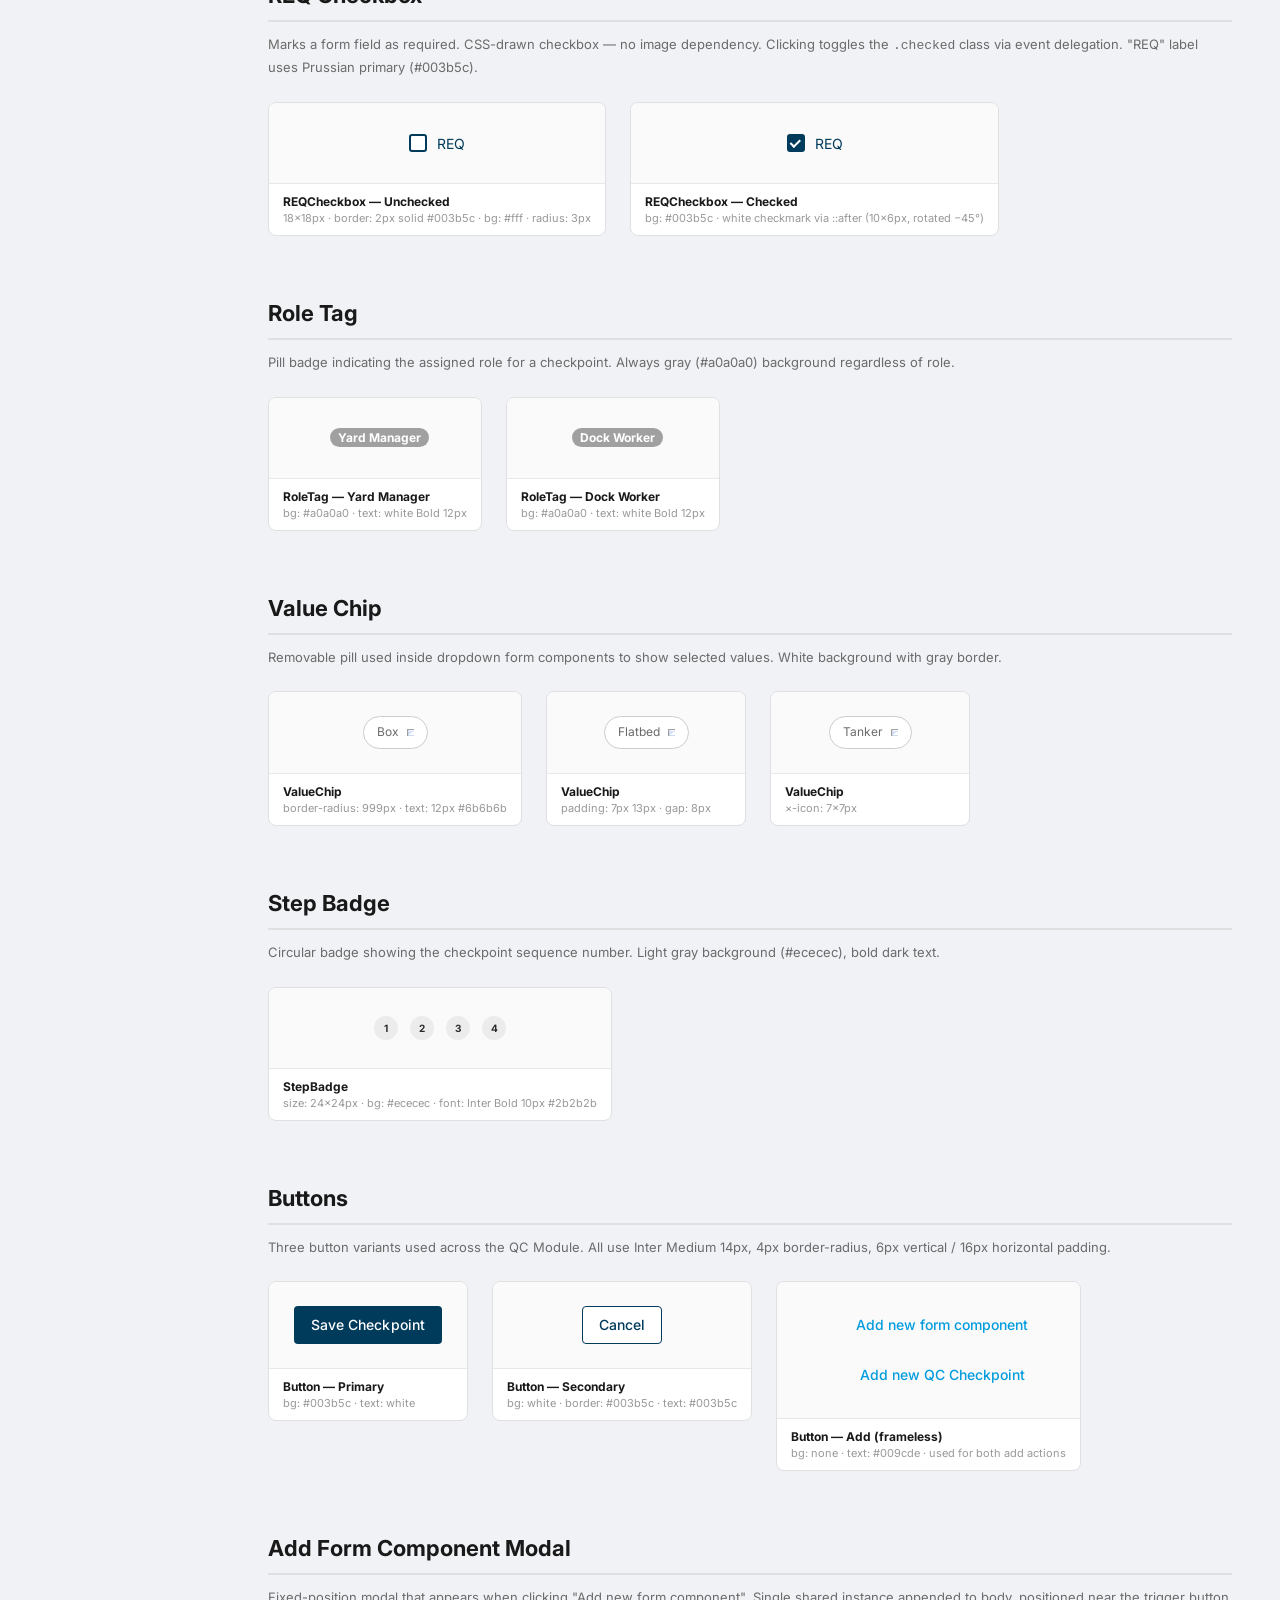
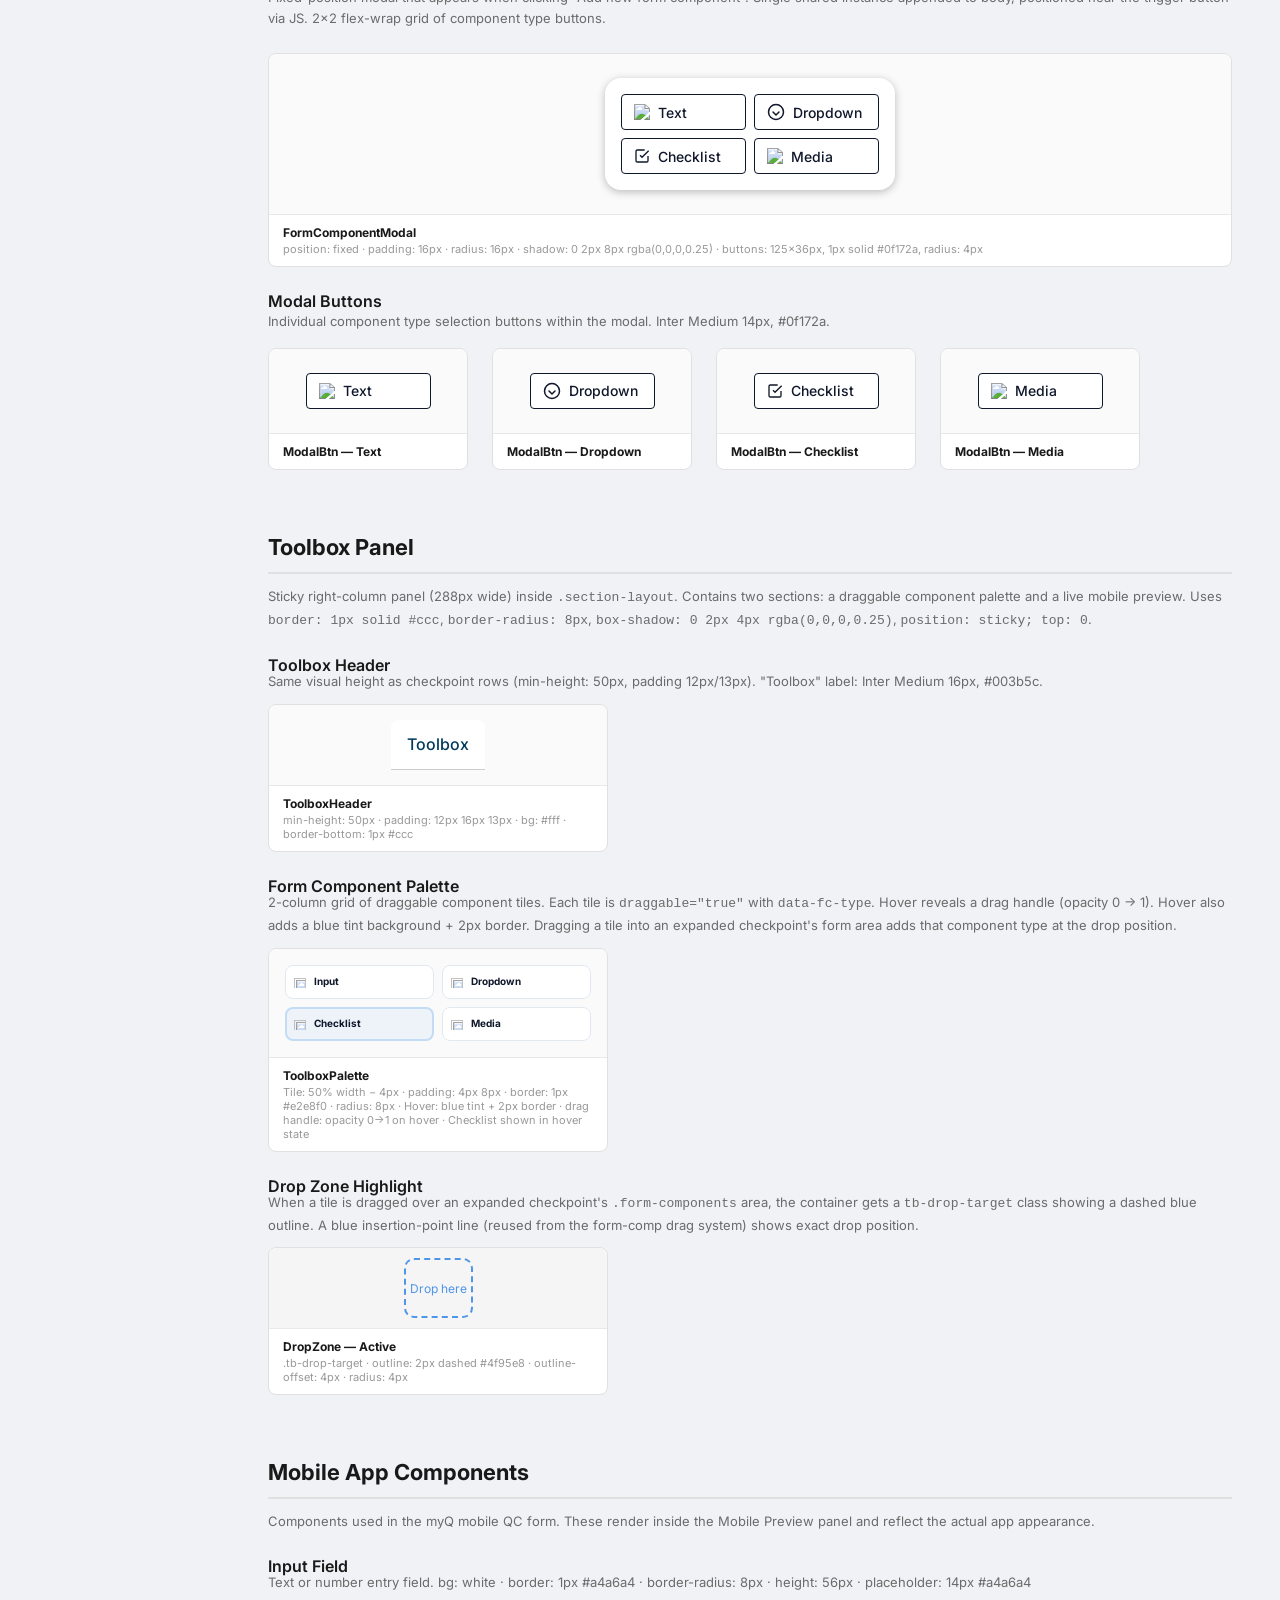
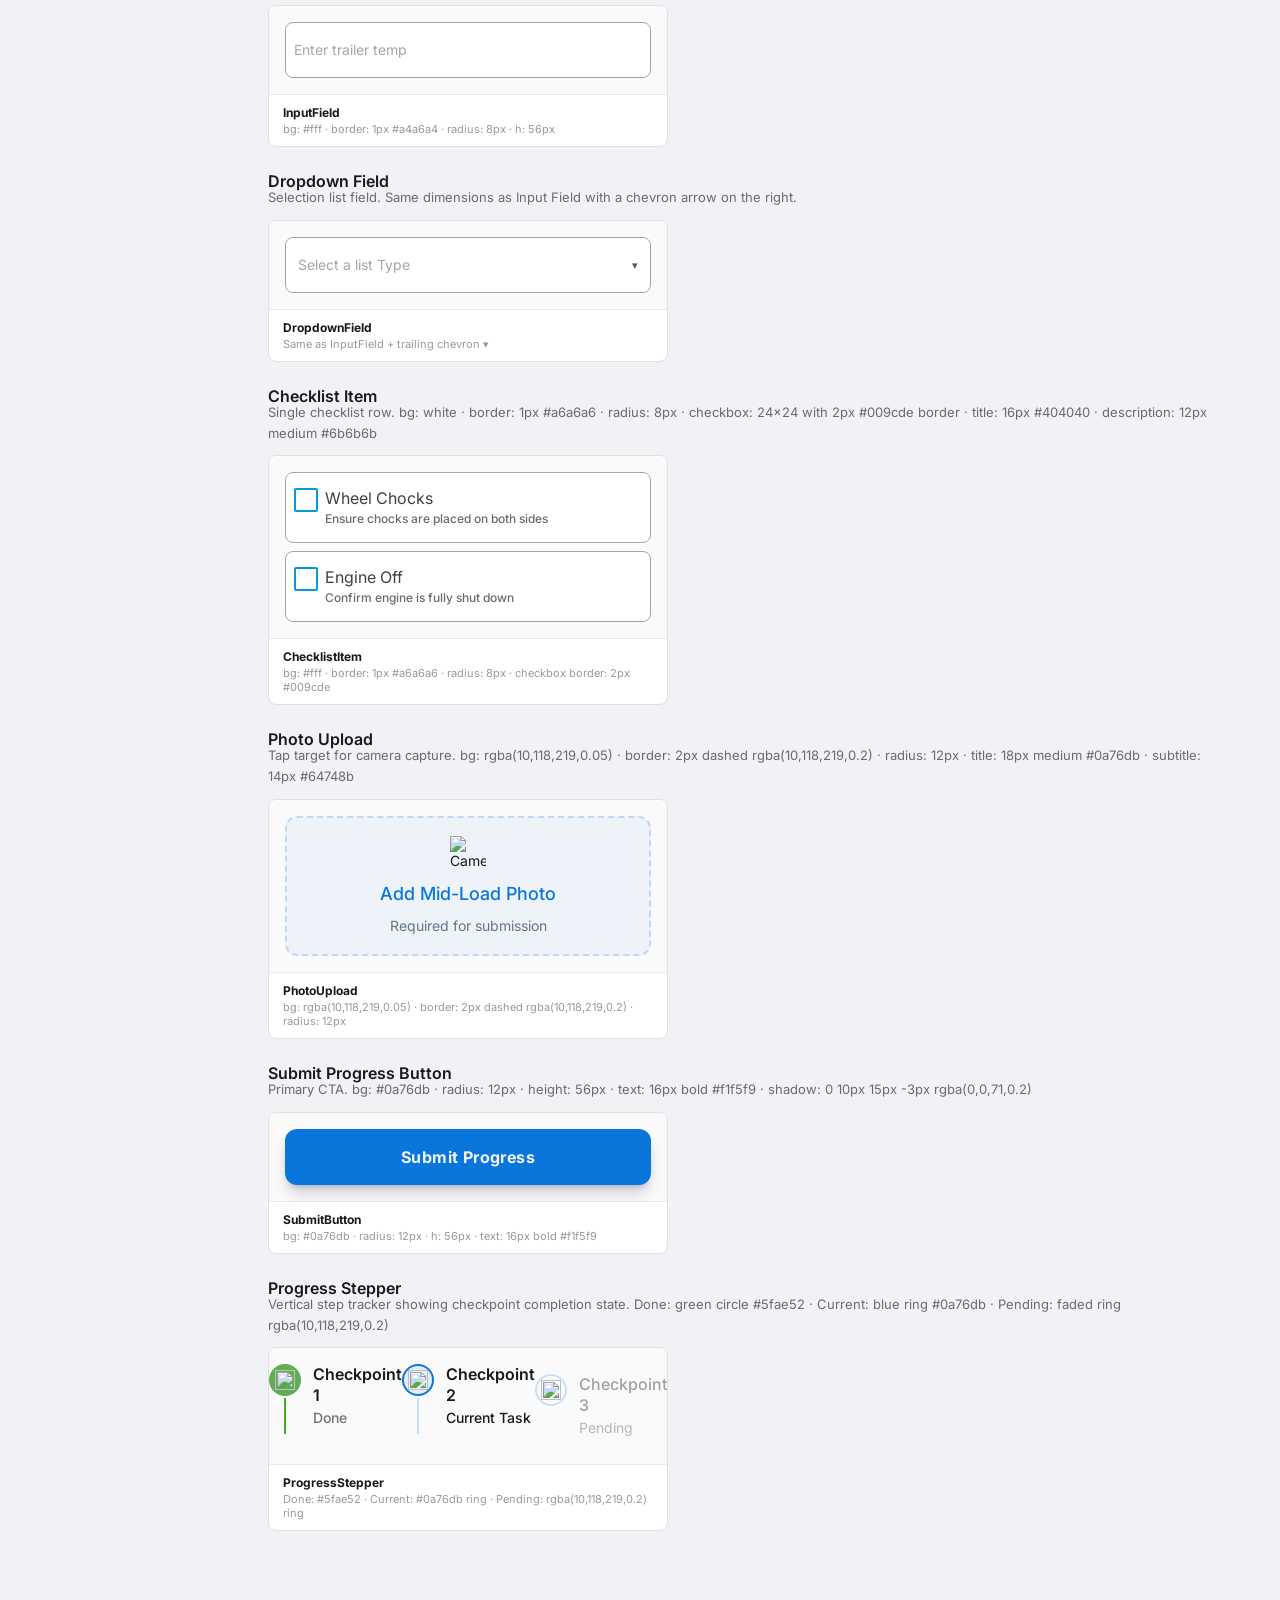
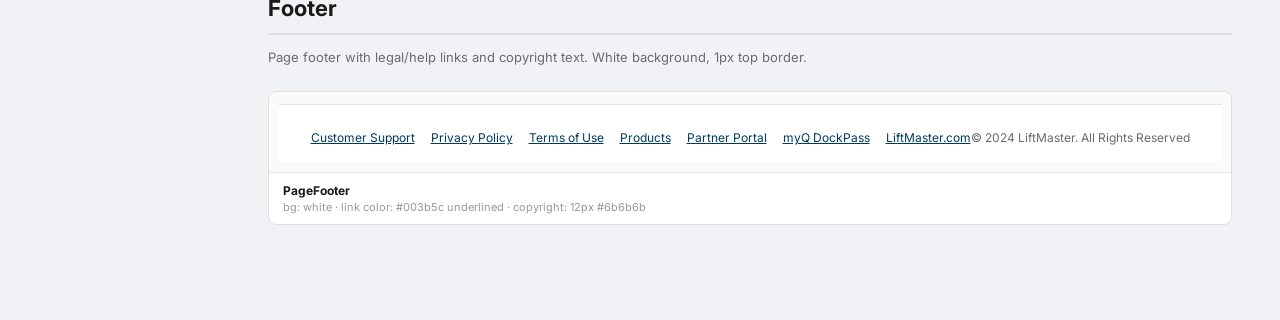
==== commit 50f7eb77: "Update component library to match current implementation - Fix all REQ checkboxes from image-based t" ====
--- a/components.html
+++ b/components.html
@@ -105,18 +105,14 @@
   <div class="lib-nav-section">Layout</div>
   <a href="#app-header">App Header</a>
   <a href="#sidebar">Sidebar</a>
+  <a href="#nav-item">Nav Item</a>
   <a href="#page-title">Page Title</a>
   <a href="#tabs">Tab Navigation</a>
-  <a href="#footer">Footer</a>
-  <div class="lib-nav-section">Mobile App</div>
-  <a href="#mobile-components">Mobile Components</a>
-  <div class="lib-nav-section">Navigation</div>
-  <a href="#nav-item">Nav Item</a>
   <div class="lib-nav-section">Checkpoints</div>
   <a href="#checkpoint-card">Checkpoint Card</a>
   <a href="#assigned-roles">Assigned Roles</a>
   <div class="lib-nav-section">Form Components</div>
-  <a href="#fc-text">Text Input</a>
+  <a href="#fc-text">Input Entry</a>
   <a href="#fc-dropdown">Dropdown</a>
   <a href="#fc-checklist">Checklist</a>
   <a href="#fc-photo">Photo / Media</a>
@@ -125,11 +121,15 @@
   <a href="#role-tag">Role Tag</a>
   <a href="#chip">Value Chip</a>
   <a href="#step-badge">Step Badge</a>
-  <div class="lib-nav-section">Buttons</div>
-  <a href="#buttons">All Buttons</a>
-  <a href="#popup">Add Form Component Modal</a>
-  <div class="lib-nav-section">Count</div>
-  <a href="#tokens" style="font-size:11px; color:#999;">17 components</a>
+  <div class="lib-nav-section">Buttons &amp; Modals</div>
+  <a href="#buttons">Buttons</a>
+  <a href="#popup">Add Component Modal</a>
+  <div class="lib-nav-section">Toolbox</div>
+  <a href="#toolbox">Toolbox Panel</a>
+  <div class="lib-nav-section">Mobile App</div>
+  <a href="#mobile-components">Mobile Components</a>
+  <div class="lib-nav-section">Other</div>
+  <a href="#footer">Footer</a>
 </nav>
 
 <!-- ── Main Content ───────────────────────────────────────── -->
@@ -243,9 +243,11 @@
               <svg width="10" height="6" viewBox="0 0 10 6" fill="none"><path d="M1 1L5 5L9 1" stroke="#404040" stroke-width="1.5" stroke-linecap="round" stroke-linejoin="round"/></svg>
             </div>
           </div>
-          <div class="header-right">
+            <div class="header-right">
             <div class="header-divider"></div>
-            <img src="https://www.figma.com/api/mcp/asset/a963ba08-98c8-4c07-89cc-cb834b826bc6" alt="Bell" width="24" height="24" style="object-fit:contain">
+            <button class="header-bell">
+              <img src="https://www.figma.com/api/mcp/asset/a963ba08-98c8-4c07-89cc-cb834b826bc6" alt="Notifications" width="24" height="24">
+            </button>
             <div class="header-user">
               <img class="header-user-icon" src="https://www.figma.com/api/mcp/asset/6d2be703-e86e-47ba-a7dc-45e8f04c67d2" alt="">
               <span class="header-user-name">John Smith</span>
@@ -376,13 +378,13 @@
   <!-- ═══════════ CHECKPOINT CARD ═══════════ -->
   <section class="comp-section" id="checkpoint-card">
     <h2 class="comp-section-title">Checkpoint Card</h2>
-    <p class="comp-section-desc">Container for a single QC checkpoint. Two visual states: collapsed (header only) and expanded (header + content area). Background: rgba(255,255,255,0.7), border 0.75px #ccc, shadow 0 2px 4px rgba(0,0,0,0.25).</p>
+    <p class="comp-section-desc">Container for a single QC checkpoint. Two visual states: collapsed (header only) and expanded (header + content area). <code>overflow: hidden</code> clips child backgrounds to the 8px rounded corners. Expanding adds <code>is-open</code> which hides the component count badge and reveals the actions row. Background: rgba(255,255,255,0.7), border 0.75px #ccc, border-radius 8px, shadow 0 2px 4px rgba(0,0,0,0.25).</p>
     <div class="comp-grid" style="flex-direction:column; gap:16px;">
 
       <!-- Collapsed -->
       <div class="comp-card full-width">
         <div class="comp-canvas gray" style="padding: 16px;">
-          <div class="checkpoint-card">
+          <div class="checkpoint-card" style="width:100%;">
             <div class="checkpoint-row">
               <div class="checkpoint-row-left">
                 <div class="drag-handle"><img src="https://www.figma.com/api/mcp/asset/9d054bab-e3ed-44b7-b049-28d0bd291e64" alt=""></div>
@@ -408,7 +410,7 @@
       <!-- Expanded -->
       <div class="comp-card full-width">
         <div class="comp-canvas gray" style="padding: 16px;">
-          <div class="checkpoint-card">
+          <div class="checkpoint-card" style="width:100%;">
             <div class="checkpoint-row">
               <div class="checkpoint-row-left">
                 <div class="drag-handle"><img src="https://www.figma.com/api/mcp/asset/9d054bab-e3ed-44b7-b049-28d0bd291e64" alt=""></div>
@@ -458,32 +460,143 @@
     </div>
   </section>
 
-  <!-- ═══════════ FORM COMPONENT: TEXT ═══════════ -->
+  <!-- ═══════════ FORM COMPONENT: INPUT ENTRY ═══════════ -->
   <section class="comp-section" id="fc-text">
-    <h2 class="comp-section-title">Form Component — Text Input</h2>
-    <p class="comp-section-desc">A "Text" type form component row. White card with drag handle, Tt icon, label input, REQ checkbox, delete button, and expand chevron.</p>
-    <div class="comp-card full-width">
-      <div class="comp-canvas gray" style="padding:16px;">
-        <div class="form-comp">
-          <div class="form-comp-drag"><img src="https://www.figma.com/api/mcp/asset/9d054bab-e3ed-44b7-b049-28d0bd291e64" alt=""></div>
-          <div class="form-comp-type-icon"><svg width="19" height="15" viewBox="0 0 19 15" fill="currentColor" xmlns="http://www.w3.org/2000/svg"><path d="M4.5944 14.7021V2.75664H0V0H11.9454V2.75664H7.35104V14.7021H4.5944ZM12.8643 14.7021V7.35104H10.1077V4.5944H18.3776V7.35104H15.621V14.7021H12.8643Z"/></svg></div>
-          <div class="form-comp-input"><p>Vehicle Plate Number</p></div>
-          <div class="form-comp-controls">
-            <div class="req-check">
-              <div class="req-checkbox"><img src="https://www.figma.com/api/mcp/asset/eab835b1-b42e-4e4e-a581-d6e2aa83b2b9" alt=""></div>
-              <span class="req-label">REQ</span>
-            </div>
-            <button class="icon-btn"><img src="https://www.figma.com/api/mcp/asset/9dacaa33-bced-4dfa-9f2a-1dd63c519c8a" alt="Delete"></button>
-            <div class="expand-arrow">
-              <svg width="10" height="6" viewBox="0 0 10 6" fill="none"><path d="M1 1L5 5L9 1" stroke="#191919" stroke-width="1.5" stroke-linecap="round" stroke-linejoin="round"/></svg>
-            </div>
-          </div>
-        </div>
-      </div>
-      <div class="comp-meta">
-        <span class="comp-name">FormComponent — Text</span>
-        <span class="comp-desc">height: 50px · border: 1px #ccc · shadow: 0 1px 2px rgba(0,0,0,0.05)</span>
-      </div>
+    <h2 class="comp-section-title">Form Component — Input Entry</h2>
+    <p class="comp-section-desc">Text or number entry field. Has <strong>4 states</strong>: collapsed (text or numbers) and expanded (text or numbers). The expand arrow opens a panel with a Text/Numbers segmented toggle and Save/Cancel. The icon switches between Tt and # based on the saved type. When expanded, the card gets a 2px <code>#4f95e8</code> border and <code>#f8fafc</code> background.</p>
+
+    <div class="comp-grid" style="flex-direction:column; gap:24px;">
+
+      <!-- State 1: Collapsed / Text -->
+      <div class="comp-card full-width">
+        <div class="comp-canvas gray" style="padding:16px;">
+          <div class="form-comp form-comp-input-entry" data-input-type="text" data-saved-type="text" style="width:100%;">
+            <div class="ie-row">
+              <div class="form-comp-drag"><img src="https://www.figma.com/api/mcp/asset/9d054bab-e3ed-44b7-b049-28d0bd291e64" alt=""></div>
+              <div class="form-comp-type-icon"><img src="https://www.figma.com/api/mcp/asset/8fecca62-c4a4-453c-8cf9-fd488cdb0657" alt="Text"></div>
+              <div class="form-comp-input"><p>Vehicle Plate Number</p></div>
+              <div class="form-comp-controls">
+                <div class="req-check">
+                  <div class="req-checkbox"></div>
+                  <span class="req-label">REQ</span>
+                </div>
+                <button class="icon-btn"><img src="https://www.figma.com/api/mcp/asset/9dacaa33-bced-4dfa-9f2a-1dd63c519c8a" alt="Delete"></button>
+                <div class="expand-arrow">
+                  <svg width="10" height="6" viewBox="0 0 10 6" fill="none"><path d="M1 1L5 5L9 1" stroke="#191919" stroke-width="1.5" stroke-linecap="round" stroke-linejoin="round"/></svg>
+                </div>
+              </div>
+            </div>
+          </div>
+        </div>
+        <div class="comp-meta">
+          <span class="comp-name">InputEntry — Collapsed / Text</span>
+          <span class="comp-desc">data-input-type="text" · Tt icon · bg: #fff · border: 1px #ccc</span>
+        </div>
+      </div>
+
+      <!-- State 2: Collapsed / Numbers -->
+      <div class="comp-card full-width">
+        <div class="comp-canvas gray" style="padding:16px;">
+          <div class="form-comp form-comp-input-entry" data-input-type="numbers" data-saved-type="numbers" style="width:100%;">
+            <div class="ie-row">
+              <div class="form-comp-drag"><img src="https://www.figma.com/api/mcp/asset/9d054bab-e3ed-44b7-b049-28d0bd291e64" alt=""></div>
+              <div class="form-comp-type-icon"><img src="https://www.figma.com/api/mcp/asset/cd415016-a6ec-4718-ba62-51aaea67dc41" alt="Numbers"></div>
+              <div class="form-comp-input"><p>Trailer Temp</p></div>
+              <div class="form-comp-controls">
+                <div class="req-check">
+                  <div class="req-checkbox checked"></div>
+                  <span class="req-label">REQ</span>
+                </div>
+                <button class="icon-btn"><img src="https://www.figma.com/api/mcp/asset/9dacaa33-bced-4dfa-9f2a-1dd63c519c8a" alt="Delete"></button>
+                <div class="expand-arrow">
+                  <svg width="10" height="6" viewBox="0 0 10 6" fill="none"><path d="M1 1L5 5L9 1" stroke="#191919" stroke-width="1.5" stroke-linecap="round" stroke-linejoin="round"/></svg>
+                </div>
+              </div>
+            </div>
+          </div>
+        </div>
+        <div class="comp-meta">
+          <span class="comp-name">InputEntry — Collapsed / Numbers</span>
+          <span class="comp-desc">data-input-type="numbers" · # icon · REQ checked</span>
+        </div>
+      </div>
+
+      <!-- State 3: Expanded / Text selected -->
+      <div class="comp-card full-width">
+        <div class="comp-canvas gray" style="padding:16px;">
+          <div class="form-comp form-comp-input-entry ie-open" data-input-type="text" data-saved-type="text" style="width:100%;">
+            <div class="ie-row">
+              <div class="form-comp-drag"><img src="https://www.figma.com/api/mcp/asset/9d054bab-e3ed-44b7-b049-28d0bd291e64" alt=""></div>
+              <div class="form-comp-type-icon"><img src="https://www.figma.com/api/mcp/asset/8fecca62-c4a4-453c-8cf9-fd488cdb0657" alt="Text"></div>
+              <div class="form-comp-input"><p>Vehicle Plate Number</p></div>
+              <div class="form-comp-controls">
+                <div class="req-check">
+                  <div class="req-checkbox"></div>
+                  <span class="req-label">REQ</span>
+                </div>
+                <button class="icon-btn"><img src="https://www.figma.com/api/mcp/asset/9dacaa33-bced-4dfa-9f2a-1dd63c519c8a" alt="Delete"></button>
+                <div class="expand-arrow open">
+                  <svg width="10" height="6" viewBox="0 0 10 6" fill="none"><path d="M1 1L5 5L9 1" stroke="#191919" stroke-width="1.5" stroke-linecap="round" stroke-linejoin="round"/></svg>
+                </div>
+              </div>
+            </div>
+            <div class="ie-panel">
+              <div class="ie-divider"></div>
+              <div class="ie-type-selector">
+                <div class="ie-selector-item active" data-type="text">Text</div>
+                <div class="ie-selector-item" data-type="numbers">Numbers</div>
+              </div>
+              <div class="ie-panel-actions">
+                <button class="btn btn-cancel">Cancel</button>
+                <button class="btn btn-save">Save Changes</button>
+              </div>
+            </div>
+          </div>
+        </div>
+        <div class="comp-meta">
+          <span class="comp-name">InputEntry — Expanded / Text</span>
+          <span class="comp-desc">class: ie-open · border: 2px #4f95e8 · bg: #f8fafc · "Text" active in selector</span>
+        </div>
+      </div>
+
+      <!-- State 4: Expanded / Numbers selected -->
+      <div class="comp-card full-width">
+        <div class="comp-canvas gray" style="padding:16px;">
+          <div class="form-comp form-comp-input-entry ie-open" data-input-type="numbers" data-saved-type="numbers" style="width:100%;">
+            <div class="ie-row">
+              <div class="form-comp-drag"><img src="https://www.figma.com/api/mcp/asset/9d054bab-e3ed-44b7-b049-28d0bd291e64" alt=""></div>
+              <div class="form-comp-type-icon"><img src="https://www.figma.com/api/mcp/asset/cd415016-a6ec-4718-ba62-51aaea67dc41" alt="Numbers"></div>
+              <div class="form-comp-input"><p>Trailer Temp</p></div>
+              <div class="form-comp-controls">
+                <div class="req-check">
+                  <div class="req-checkbox checked"></div>
+                  <span class="req-label">REQ</span>
+                </div>
+                <button class="icon-btn"><img src="https://www.figma.com/api/mcp/asset/9dacaa33-bced-4dfa-9f2a-1dd63c519c8a" alt="Delete"></button>
+                <div class="expand-arrow open">
+                  <svg width="10" height="6" viewBox="0 0 10 6" fill="none"><path d="M1 1L5 5L9 1" stroke="#191919" stroke-width="1.5" stroke-linecap="round" stroke-linejoin="round"/></svg>
+                </div>
+              </div>
+            </div>
+            <div class="ie-panel">
+              <div class="ie-divider"></div>
+              <div class="ie-type-selector">
+                <div class="ie-selector-item" data-type="text">Text</div>
+                <div class="ie-selector-item active" data-type="numbers">Numbers</div>
+              </div>
+              <div class="ie-panel-actions">
+                <button class="btn btn-cancel">Cancel</button>
+                <button class="btn btn-save">Save Changes</button>
+              </div>
+            </div>
+          </div>
+        </div>
+        <div class="comp-meta">
+          <span class="comp-name">InputEntry — Expanded / Numbers</span>
+          <span class="comp-desc"># icon · "Numbers" active in selector · REQ checked</span>
+        </div>
+      </div>
+
     </div>
   </section>
 
@@ -493,25 +606,27 @@
     <p class="comp-section-desc">A "Dropdown" type form component. Taller than text — includes a label input and a row of removable value chips below it.</p>
     <div class="comp-card full-width">
       <div class="comp-canvas gray" style="padding:16px;">
-        <div class="form-comp form-comp-dropdown">
-          <div class="form-comp-drag"><img src="https://www.figma.com/api/mcp/asset/9d054bab-e3ed-44b7-b049-28d0bd291e64" alt=""></div>
-          <div class="form-comp-type-icon"><svg width="18" height="18" viewBox="0 0 24 24" fill="none" stroke="currentColor" stroke-width="2" stroke-linecap="round" stroke-linejoin="round"><circle cx="12" cy="12" r="10"/><path d="M8 12l4 4 4-4"/></svg></div>
-          <div class="form-comp-dropdown-body">
-            <div class="chip-input"><p>Vehicle Type Selection</p></div>
-            <div class="chips-row">
-              <div class="chip"><span>Box</span><div class="chip-x"><img src="https://www.figma.com/api/mcp/asset/c78eeed9-3b4d-43ae-a5c5-4eedeaa2f3d8" alt="×"></div></div>
-              <div class="chip"><span>Flatbed</span><div class="chip-x"><img src="https://www.figma.com/api/mcp/asset/c78eeed9-3b4d-43ae-a5c5-4eedeaa2f3d8" alt="×"></div></div>
-              <div class="chip"><span>Tanker</span><div class="chip-x"><img src="https://www.figma.com/api/mcp/asset/c78eeed9-3b4d-43ae-a5c5-4eedeaa2f3d8" alt="×"></div></div>
-            </div>
-          </div>
-          <div class="form-comp-controls">
-            <div class="req-check">
-              <div class="req-checkbox"><img src="https://www.figma.com/api/mcp/asset/eab835b1-b42e-4e4e-a581-d6e2aa83b2b9" alt=""></div>
-              <span class="req-label">REQ</span>
-            </div>
-            <button class="icon-btn"><img src="https://www.figma.com/api/mcp/asset/9dacaa33-bced-4dfa-9f2a-1dd63c519c8a" alt="Delete"></button>
-            <div class="expand-arrow">
-              <svg width="10" height="6" viewBox="0 0 10 6" fill="none"><path d="M1 1L5 5L9 1" stroke="#191919" stroke-width="1.5" stroke-linecap="round" stroke-linejoin="round"/></svg>
+        <div class="form-comp form-comp-dropdown" style="width:100%;">
+          <div class="dd-row">
+            <div class="form-comp-drag"><img src="https://www.figma.com/api/mcp/asset/9d054bab-e3ed-44b7-b049-28d0bd291e64" alt=""></div>
+            <div class="form-comp-type-icon"><svg width="18" height="18" viewBox="0 0 24 24" fill="none" stroke="currentColor" stroke-width="2" stroke-linecap="round" stroke-linejoin="round"><circle cx="12" cy="12" r="10"/><path d="M8 12l4 4 4-4"/></svg></div>
+            <div class="form-comp-dropdown-body">
+              <div class="chip-input"><p>Vehicle Type Selection</p></div>
+              <div class="dd-chips">
+                <div class="chip"><span>Box</span><div class="chip-x"><img src="https://www.figma.com/api/mcp/asset/c78eeed9-3b4d-43ae-a5c5-4eedeaa2f3d8" alt="×"></div></div>
+                <div class="chip"><span>Flatbed</span><div class="chip-x"><img src="https://www.figma.com/api/mcp/asset/c78eeed9-3b4d-43ae-a5c5-4eedeaa2f3d8" alt="×"></div></div>
+                <div class="chip"><span>Tanker</span><div class="chip-x"><img src="https://www.figma.com/api/mcp/asset/c78eeed9-3b4d-43ae-a5c5-4eedeaa2f3d8" alt="×"></div></div>
+              </div>
+            </div>
+            <div class="form-comp-controls">
+              <div class="req-check">
+                <div class="req-checkbox checked"></div>
+                <span class="req-label">REQ</span>
+              </div>
+              <button class="icon-btn"><img src="https://www.figma.com/api/mcp/asset/9dacaa33-bced-4dfa-9f2a-1dd63c519c8a" alt="Delete"></button>
+              <div class="expand-arrow">
+                <svg width="10" height="6" viewBox="0 0 10 6" fill="none"><path d="M1 1L5 5L9 1" stroke="#191919" stroke-width="1.5" stroke-linecap="round" stroke-linejoin="round"/></svg>
+              </div>
             </div>
           </div>
         </div>
@@ -551,7 +666,7 @@
               </div>
               <div class="form-comp-controls">
                 <div class="req-check">
-                  <div class="req-checkbox"><img src="https://www.figma.com/api/mcp/asset/eab835b1-b42e-4e4e-a581-d6e2aa83b2b9" alt=""></div>
+                  <div class="req-checkbox checked"></div>
                   <span class="req-label">REQ</span>
                 </div>
                 <button class="icon-btn"><img src="https://www.figma.com/api/mcp/asset/9dacaa33-bced-4dfa-9f2a-1dd63c519c8a" alt="Delete"></button>
@@ -585,7 +700,7 @@
               </div>
               <div class="form-comp-controls">
                 <div class="req-check">
-                  <div class="req-checkbox"><img src="https://www.figma.com/api/mcp/asset/eab835b1-b42e-4e4e-a581-d6e2aa83b2b9" alt=""></div>
+                  <div class="req-checkbox checked"></div>
                   <span class="req-label">REQ</span>
                 </div>
                 <button class="icon-btn"><img src="https://www.figma.com/api/mcp/asset/9dacaa33-bced-4dfa-9f2a-1dd63c519c8a" alt="Delete"></button>
@@ -672,7 +787,7 @@
             </div>
             <div class="form-comp-controls">
               <div class="req-check">
-                <div class="req-checkbox"><img src="https://www.figma.com/api/mcp/asset/eab835b1-b42e-4e4e-a581-d6e2aa83b2b9" alt=""></div>
+                <div class="req-checkbox checked"></div>
                 <span class="req-label">REQ</span>
               </div>
               <button class="icon-btn"><img src="https://www.figma.com/api/mcp/asset/9dacaa33-bced-4dfa-9f2a-1dd63c519c8a" alt="Delete"></button>
@@ -703,7 +818,7 @@
             </div>
             <div class="form-comp-controls">
               <div class="req-check">
-                <div class="req-checkbox"><img src="https://www.figma.com/api/mcp/asset/eab835b1-b42e-4e4e-a581-d6e2aa83b2b9" alt=""></div>
+                <div class="req-checkbox checked"></div>
                 <span class="req-label">REQ</span>
               </div>
               <button class="icon-btn"><img src="https://www.figma.com/api/mcp/asset/9dacaa33-bced-4dfa-9f2a-1dd63c519c8a" alt="Delete"></button>
@@ -725,18 +840,30 @@
   <!-- ═══════════ REQ CHECKBOX ═══════════ -->
   <section class="comp-section" id="req-checkbox">
     <h2 class="comp-section-title">REQ Checkbox</h2>
-    <p class="comp-section-desc">Marks a form field as required. Checkbox image + "REQ" label in Prussian primary color.</p>
+    <p class="comp-section-desc">Marks a form field as required. CSS-drawn checkbox — no image dependency. Clicking toggles the <code>.checked</code> class via event delegation. "REQ" label uses Prussian primary (#003b5c).</p>
     <div class="comp-grid">
       <div class="comp-card">
         <div class="comp-canvas">
           <div class="req-check">
-            <div class="req-checkbox"><img src="https://www.figma.com/api/mcp/asset/eab835b1-b42e-4e4e-a581-d6e2aa83b2b9" alt=""></div>
+            <div class="req-checkbox"></div>
             <span class="req-label">REQ</span>
           </div>
         </div>
         <div class="comp-meta">
+          <span class="comp-name">REQCheckbox — Unchecked</span>
+          <span class="comp-desc">18×18px · border: 2px solid #003b5c · bg: #fff · radius: 3px</span>
+        </div>
+      </div>
+      <div class="comp-card">
+        <div class="comp-canvas">
+          <div class="req-check">
+            <div class="req-checkbox checked"></div>
+            <span class="req-label">REQ</span>
+          </div>
+        </div>
+        <div class="comp-meta">
           <span class="comp-name">REQCheckbox — Checked</span>
-          <span class="comp-desc">color: #003b5c · font: Inter Regular 14px</span>
+          <span class="comp-desc">bg: #003b5c · white checkmark via ::after (10×6px, rotated −45°)</span>
         </div>
       </div>
     </div>
@@ -849,7 +976,7 @@
         <!-- Modal shown inline (static display for library) -->
         <div class="form-comp-modal" style="position: static;">
           <button class="form-comp-modal-btn">
-            <svg width="19" height="15" viewBox="0 0 19 15" fill="currentColor" xmlns="http://www.w3.org/2000/svg"><path d="M4.5944 14.7021V2.75664H0V0H11.9454V2.75664H7.35104V14.7021H4.5944ZM12.8643 14.7021V7.35104H10.1077V4.5944H18.3776V7.35104H15.621V14.7021H12.8643Z"/></svg>
+            <img src="https://www.figma.com/api/mcp/asset/3d756e8f-e3d4-42ba-8311-be02a2127641" alt="Text">
             Text
           </button>
           <button class="form-comp-modal-btn">
@@ -875,7 +1002,7 @@
     <p class="comp-section-desc" style="margin-bottom:16px;">Individual component type selection buttons within the modal. Inter Medium 14px, #0f172a.</p>
     <div class="comp-grid">
       <div class="comp-card">
-        <div class="comp-canvas"><button class="form-comp-modal-btn"><svg width="19" height="15" viewBox="0 0 19 15" fill="currentColor" xmlns="http://www.w3.org/2000/svg"><path d="M4.5944 14.7021V2.75664H0V0H11.9454V2.75664H7.35104V14.7021H4.5944ZM12.8643 14.7021V7.35104H10.1077V4.5944H18.3776V7.35104H15.621V14.7021H12.8643Z"/></svg>Text</button></div>
+        <div class="comp-canvas"><button class="form-comp-modal-btn"><img src="https://www.figma.com/api/mcp/asset/3d756e8f-e3d4-42ba-8311-be02a2127641" alt="Text">Text</button></div>
         <div class="comp-meta"><span class="comp-name">ModalBtn — Text</span></div>
       </div>
       <div class="comp-card">
@@ -889,6 +1016,76 @@
       <div class="comp-card">
         <div class="comp-canvas"><button class="form-comp-modal-btn"><img src="https://www.figma.com/api/mcp/asset/6d860047-7ab2-4f44-9fc9-5f361f2e2291" alt="Media">Media</button></div>
         <div class="comp-meta"><span class="comp-name">ModalBtn — Media</span></div>
+      </div>
+    </div>
+  </section>
+
+  <!-- ═══════════ TOOLBOX PANEL ═══════════ -->
+  <section class="comp-section" id="toolbox">
+    <h2 class="comp-section-title">Toolbox Panel</h2>
+    <p class="comp-section-desc">Sticky right-column panel (288px wide) inside <code>.section-layout</code>. Contains two sections: a draggable component palette and a live mobile preview. Uses <code>border: 1px solid #ccc</code>, <code>border-radius: 8px</code>, <code>box-shadow: 0 2px 4px rgba(0,0,0,0.25)</code>, <code>position: sticky; top: 0</code>.</p>
+
+    <!-- Toolbox Header -->
+    <h3 style="font-size:16px;font-weight:600;margin:16px 0 8px;">Toolbox Header</h3>
+    <p class="comp-section-desc" style="margin-bottom:12px;">Same visual height as checkpoint rows (min-height: 50px, padding 12px/13px). "Toolbox" label: Inter Medium 16px, #003b5c.</p>
+    <div class="comp-card" style="max-width:340px;">
+      <div class="comp-canvas flush">
+        <div class="toolbox-header" style="border-radius:8px 8px 0 0;">
+          <span class="toolbox-title">Toolbox</span>
+        </div>
+      </div>
+      <div class="comp-meta">
+        <span class="comp-name">ToolboxHeader</span>
+        <span class="comp-desc">min-height: 50px · padding: 12px 16px 13px · bg: #fff · border-bottom: 1px #ccc</span>
+      </div>
+    </div>
+
+    <!-- Draggable Palette Items -->
+    <h3 style="font-size:16px;font-weight:600;margin:24px 0 8px;">Form Component Palette</h3>
+    <p class="comp-section-desc" style="margin-bottom:12px;">2-column grid of draggable component tiles. Each tile is <code>draggable="true"</code> with <code>data-fc-type</code>. Hover reveals a drag handle (opacity 0 → 1). Hover also adds a blue tint background + 2px border. Dragging a tile into an expanded checkpoint's form area adds that component type at the drop position.</p>
+    <div class="comp-card" style="max-width:340px;">
+      <div class="comp-canvas" style="padding:16px;">
+        <div class="toolbox-fc-grid">
+          <div class="toolbox-fc-item" data-fc-type="text">
+            <div class="toolbox-fc-icon"><img src="https://www.figma.com/api/mcp/asset/a6fddaa2-ecbd-4dbf-8e42-37aa5f8bca79" alt=""></div>
+            <span class="toolbox-fc-label">Input</span>
+            <div class="toolbox-fc-drag-icon"><img src="https://www.figma.com/api/mcp/asset/7be75fa4-1b20-4412-8f62-412dbc0ed0af" alt=""></div>
+          </div>
+          <div class="toolbox-fc-item" data-fc-type="dropdown">
+            <div class="toolbox-fc-icon"><img src="https://www.figma.com/api/mcp/asset/1cb58b62-e995-412f-b1dd-5ceeb998ce3f" alt=""></div>
+            <span class="toolbox-fc-label">Dropdown</span>
+            <div class="toolbox-fc-drag-icon"><img src="https://www.figma.com/api/mcp/asset/7be75fa4-1b20-4412-8f62-412dbc0ed0af" alt=""></div>
+          </div>
+          <div class="toolbox-fc-item" style="background:rgba(25,120,229,0.05);border:2px solid rgba(25,120,229,0.2);padding:3px 7px;" data-fc-type="checklist">
+            <div class="toolbox-fc-icon"><img src="https://www.figma.com/api/mcp/asset/c7c198c9-8814-4989-98f8-1c931938d072" alt=""></div>
+            <span class="toolbox-fc-label">Checklist</span>
+            <div class="toolbox-fc-drag-icon" style="opacity:1;"><img src="https://www.figma.com/api/mcp/asset/7be75fa4-1b20-4412-8f62-412dbc0ed0af" alt=""></div>
+          </div>
+          <div class="toolbox-fc-item" data-fc-type="media">
+            <div class="toolbox-fc-icon"><img src="https://www.figma.com/api/mcp/asset/97a2feba-ac1a-4152-a077-339f6d581d30" alt=""></div>
+            <span class="toolbox-fc-label">Media</span>
+            <div class="toolbox-fc-drag-icon"><img src="https://www.figma.com/api/mcp/asset/7be75fa4-1b20-4412-8f62-412dbc0ed0af" alt=""></div>
+          </div>
+        </div>
+      </div>
+      <div class="comp-meta">
+        <span class="comp-name">ToolboxPalette</span>
+        <span class="comp-desc">Tile: 50% width − 4px · padding: 4px 8px · border: 1px #e2e8f0 · radius: 8px · Hover: blue tint + 2px border · drag handle: opacity 0→1 on hover · Checklist shown in hover state</span>
+      </div>
+    </div>
+
+    <!-- Drop target indicator -->
+    <h3 style="font-size:16px;font-weight:600;margin:24px 0 8px;">Drop Zone Highlight</h3>
+    <p class="comp-section-desc" style="margin-bottom:12px;">When a tile is dragged over an expanded checkpoint's <code>.form-components</code> area, the container gets a <code>tb-drop-target</code> class showing a dashed blue outline. A blue insertion-point line (reused from the form-comp drag system) shows exact drop position.</p>
+    <div class="comp-card" style="max-width:340px;">
+      <div class="comp-canvas gray" style="padding:16px;">
+        <div class="form-components tb-drop-target" style="min-height:48px;display:flex;align-items:center;justify-content:center;">
+          <span style="font-size:12px;color:#4f95e8;">Drop here</span>
+        </div>
+      </div>
+      <div class="comp-meta">
+        <span class="comp-name">DropZone — Active</span>
+        <span class="comp-desc">.tb-drop-target · outline: 2px dashed #4f95e8 · outline-offset: 4px · radius: 4px</span>
       </div>
     </div>
   </section>
--- a/components.css
+++ b/components.css
@@ -607,7 +607,9 @@
   background: #0a76db; border-radius: 5px; height: 22px;
   display: flex; align-items: center; justify-content: center;
   box-shadow: 0 3px 6px -2px rgba(0,0,71,0.2);
-}
+  transition: background 0.15s, box-shadow 0.15s;
+}
+.mob-submit-btn.disabled { background: #a0aec0; box-shadow: none; }
 .mob-submit-text { font-size: 6.5px; font-weight: 700; color: #f1f5f9; letter-spacing: 0.2px; }
 
 /* ─── Mobile Components (full-size for component library) ── */
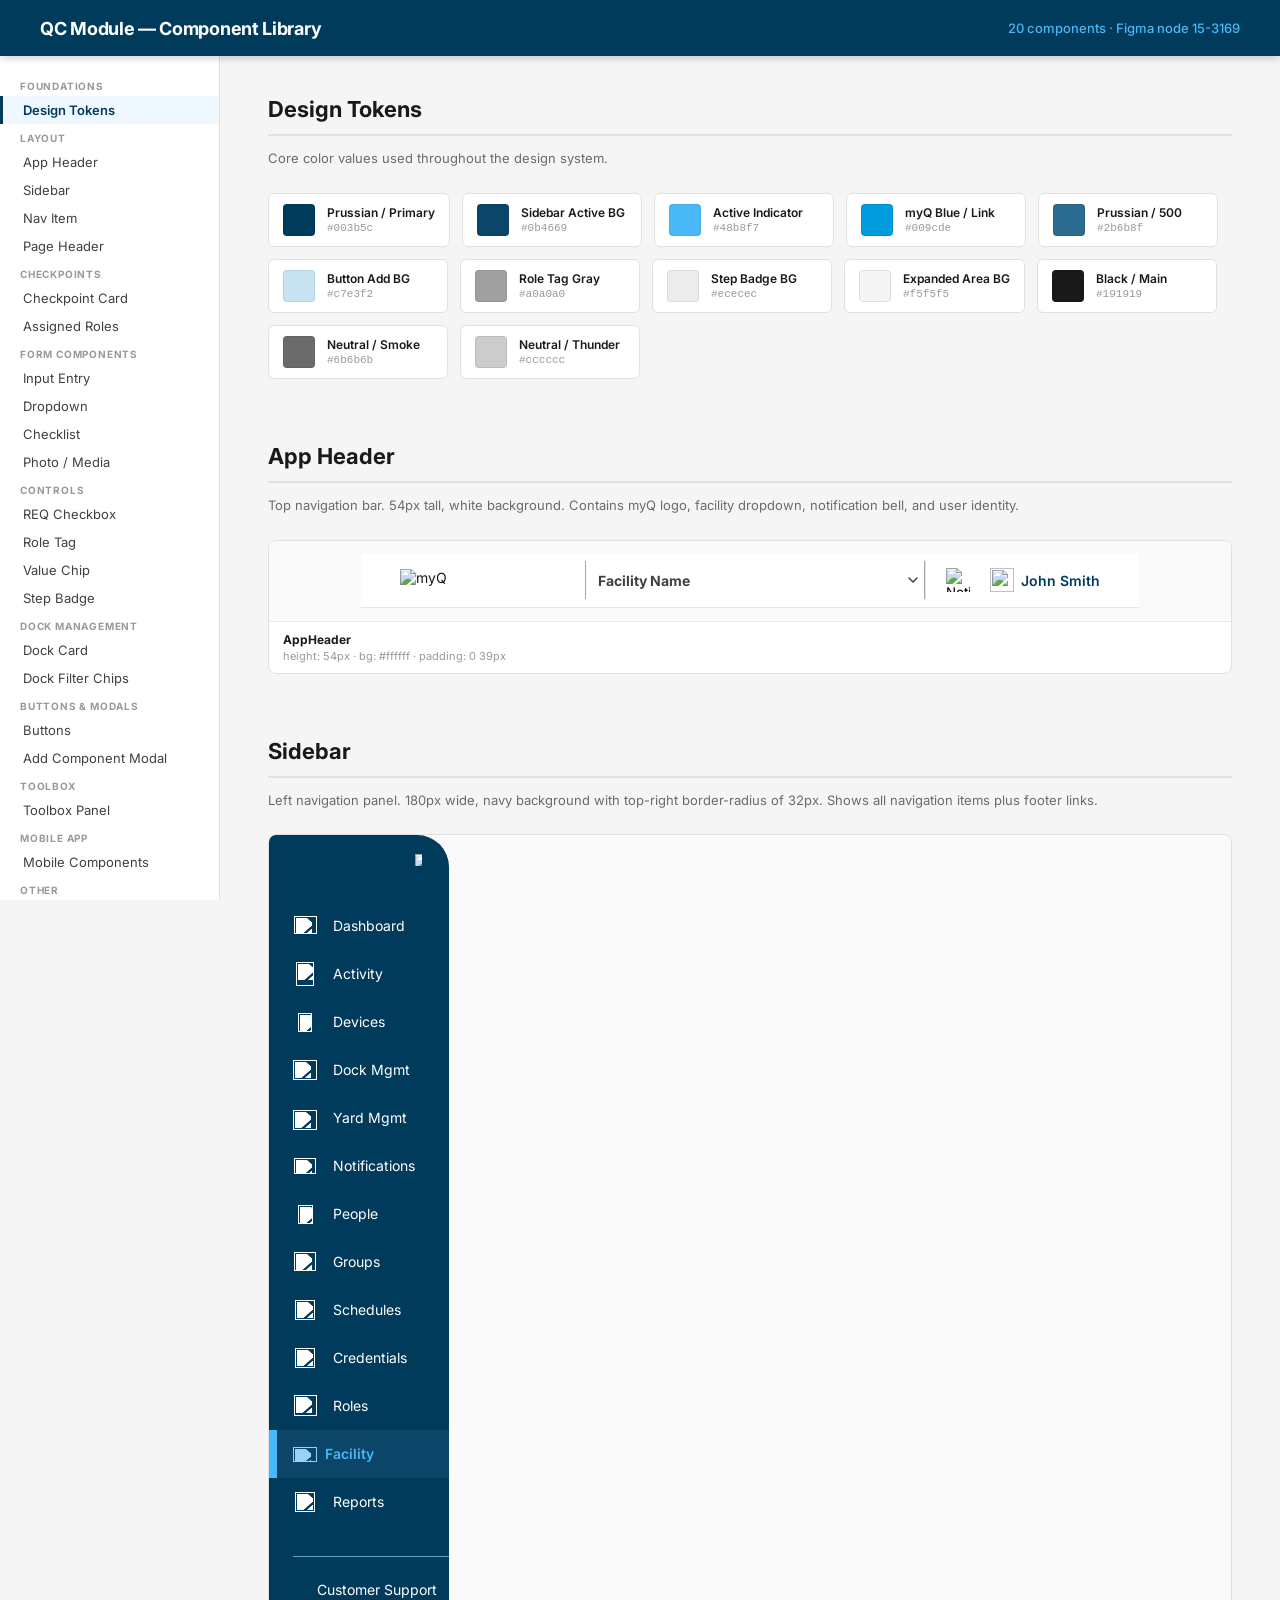
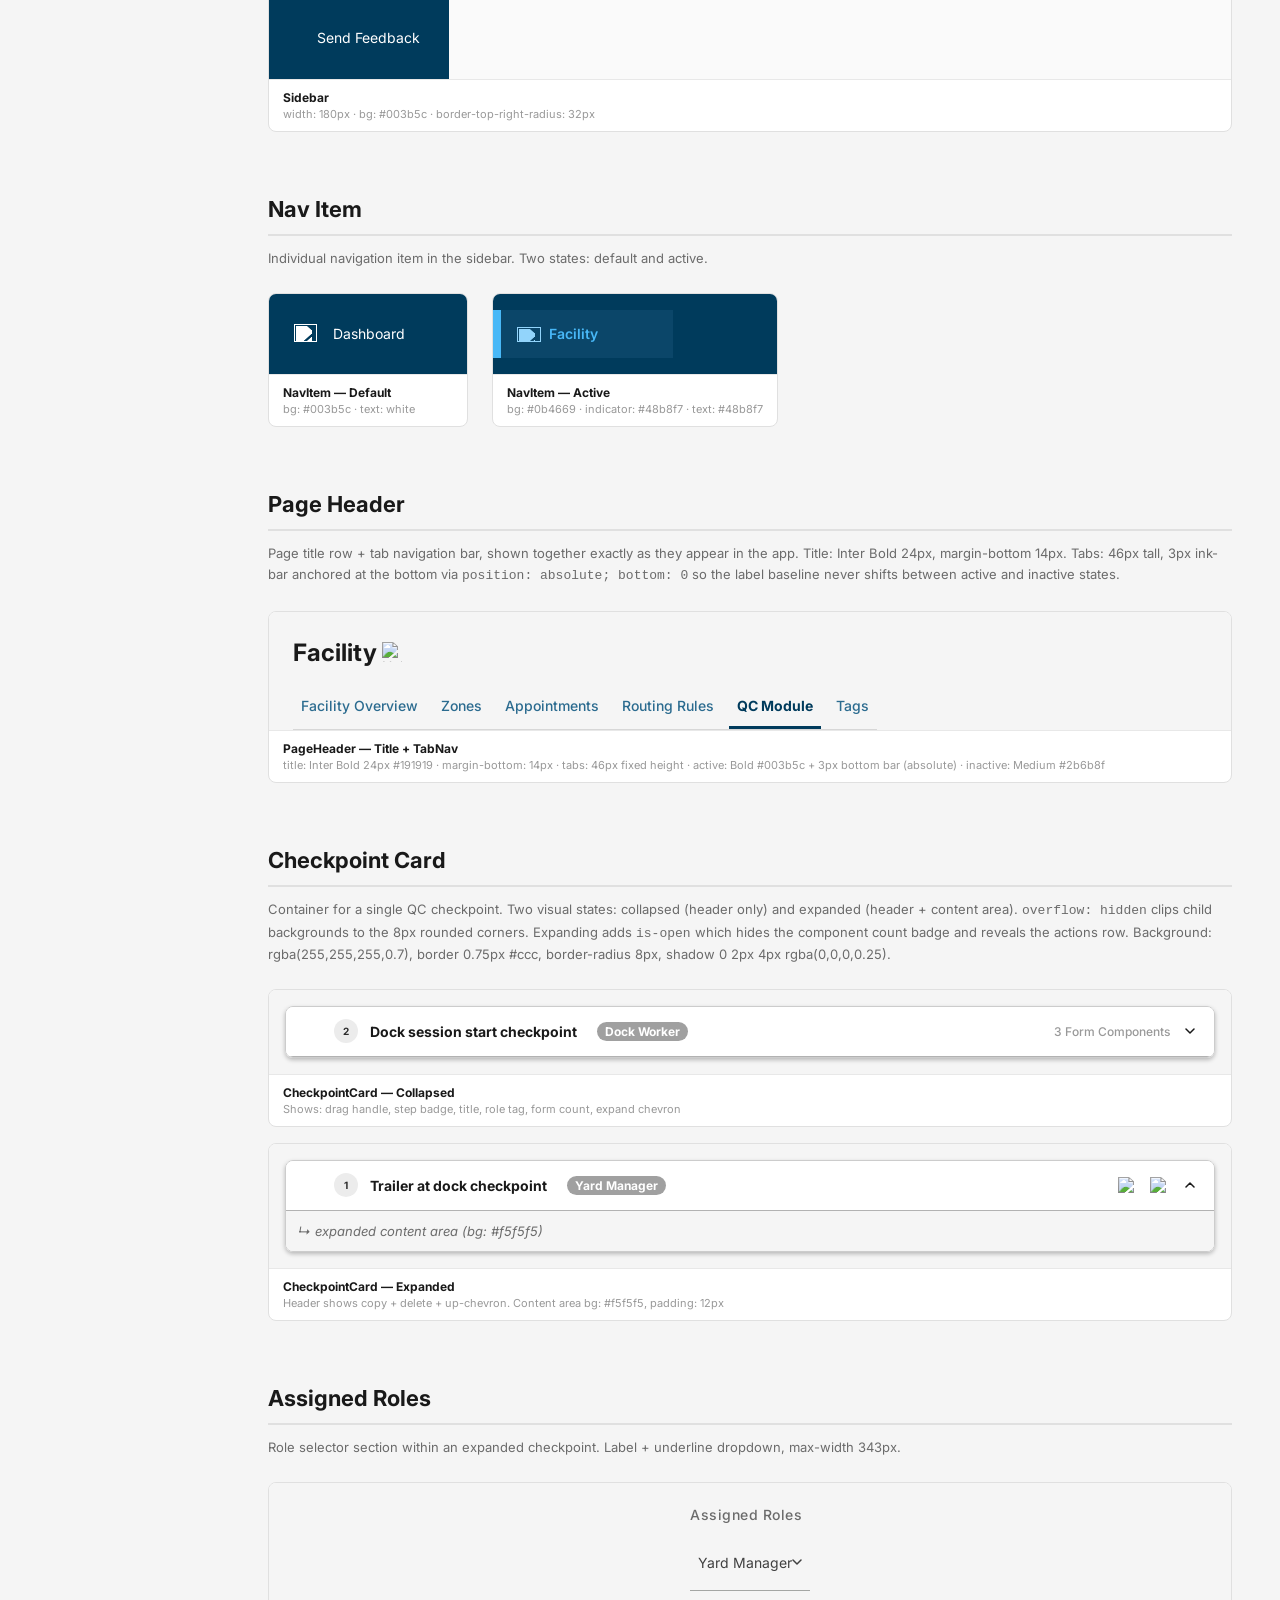
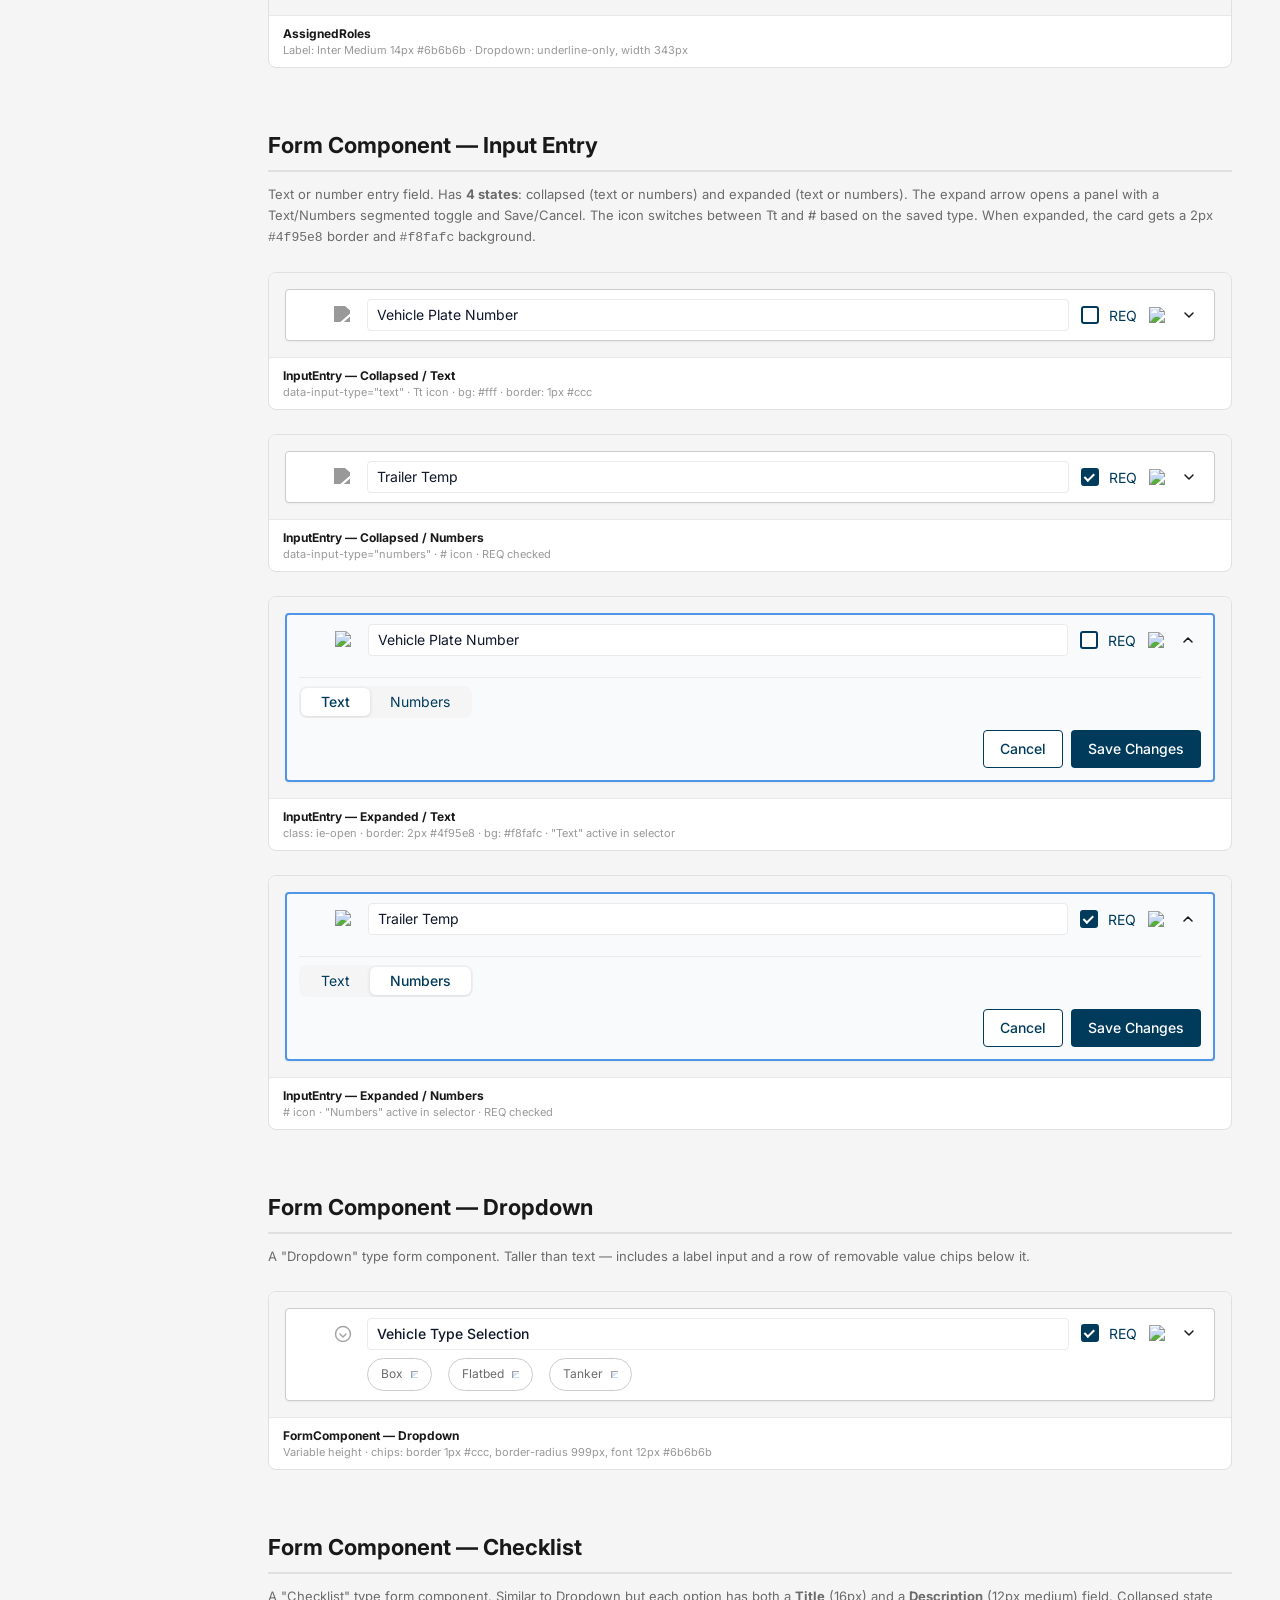
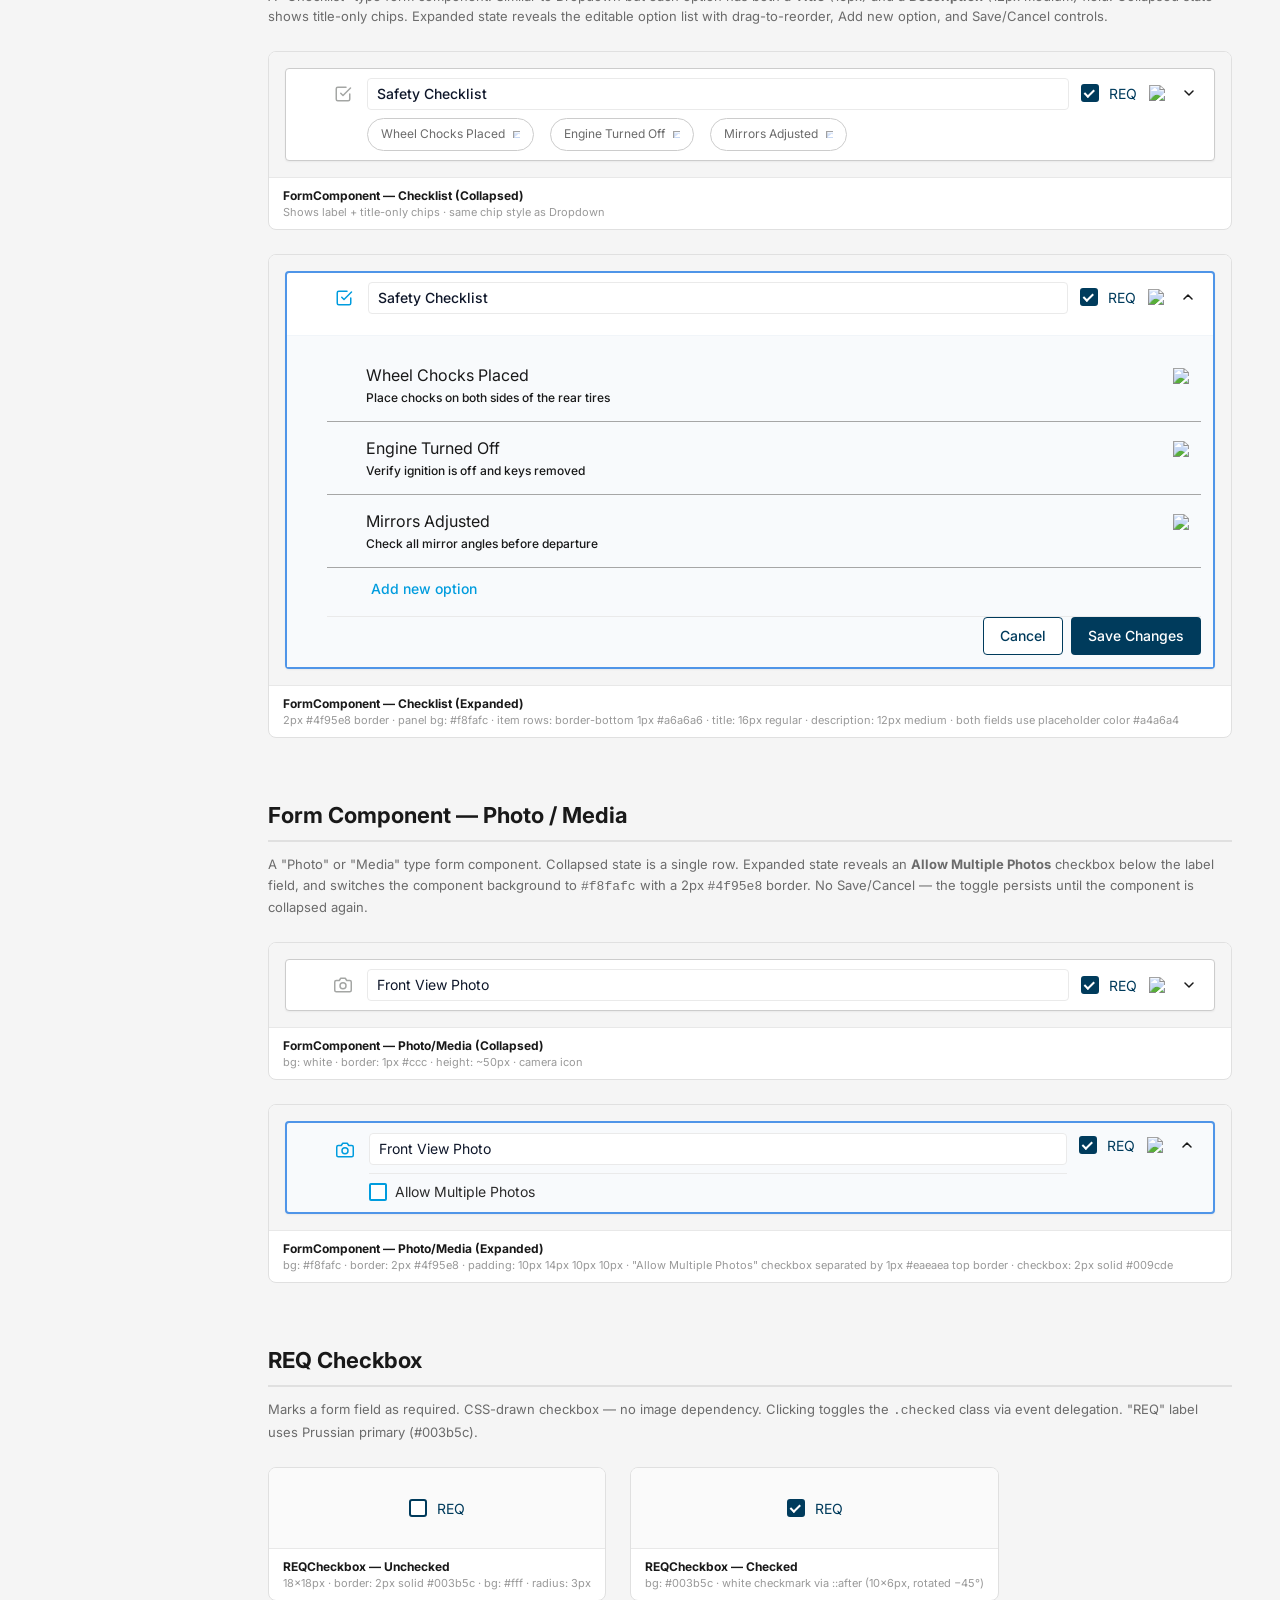
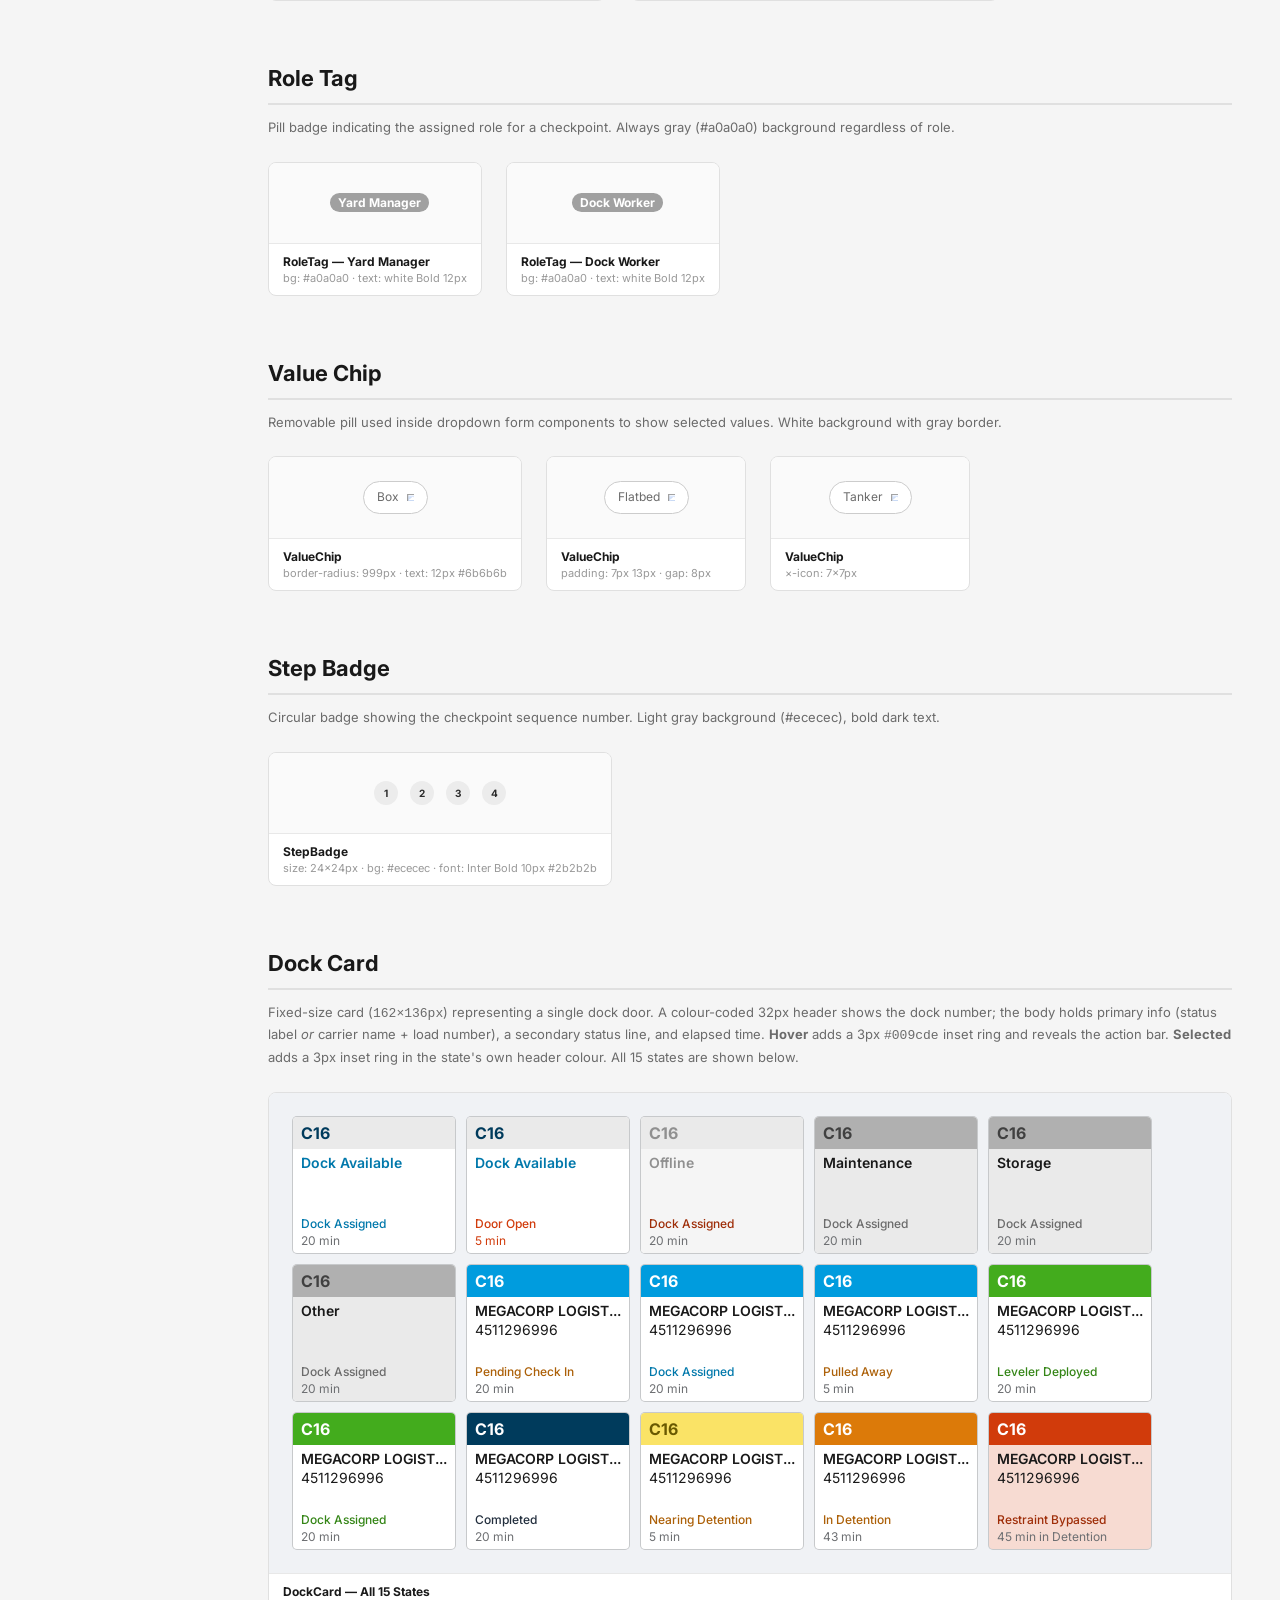
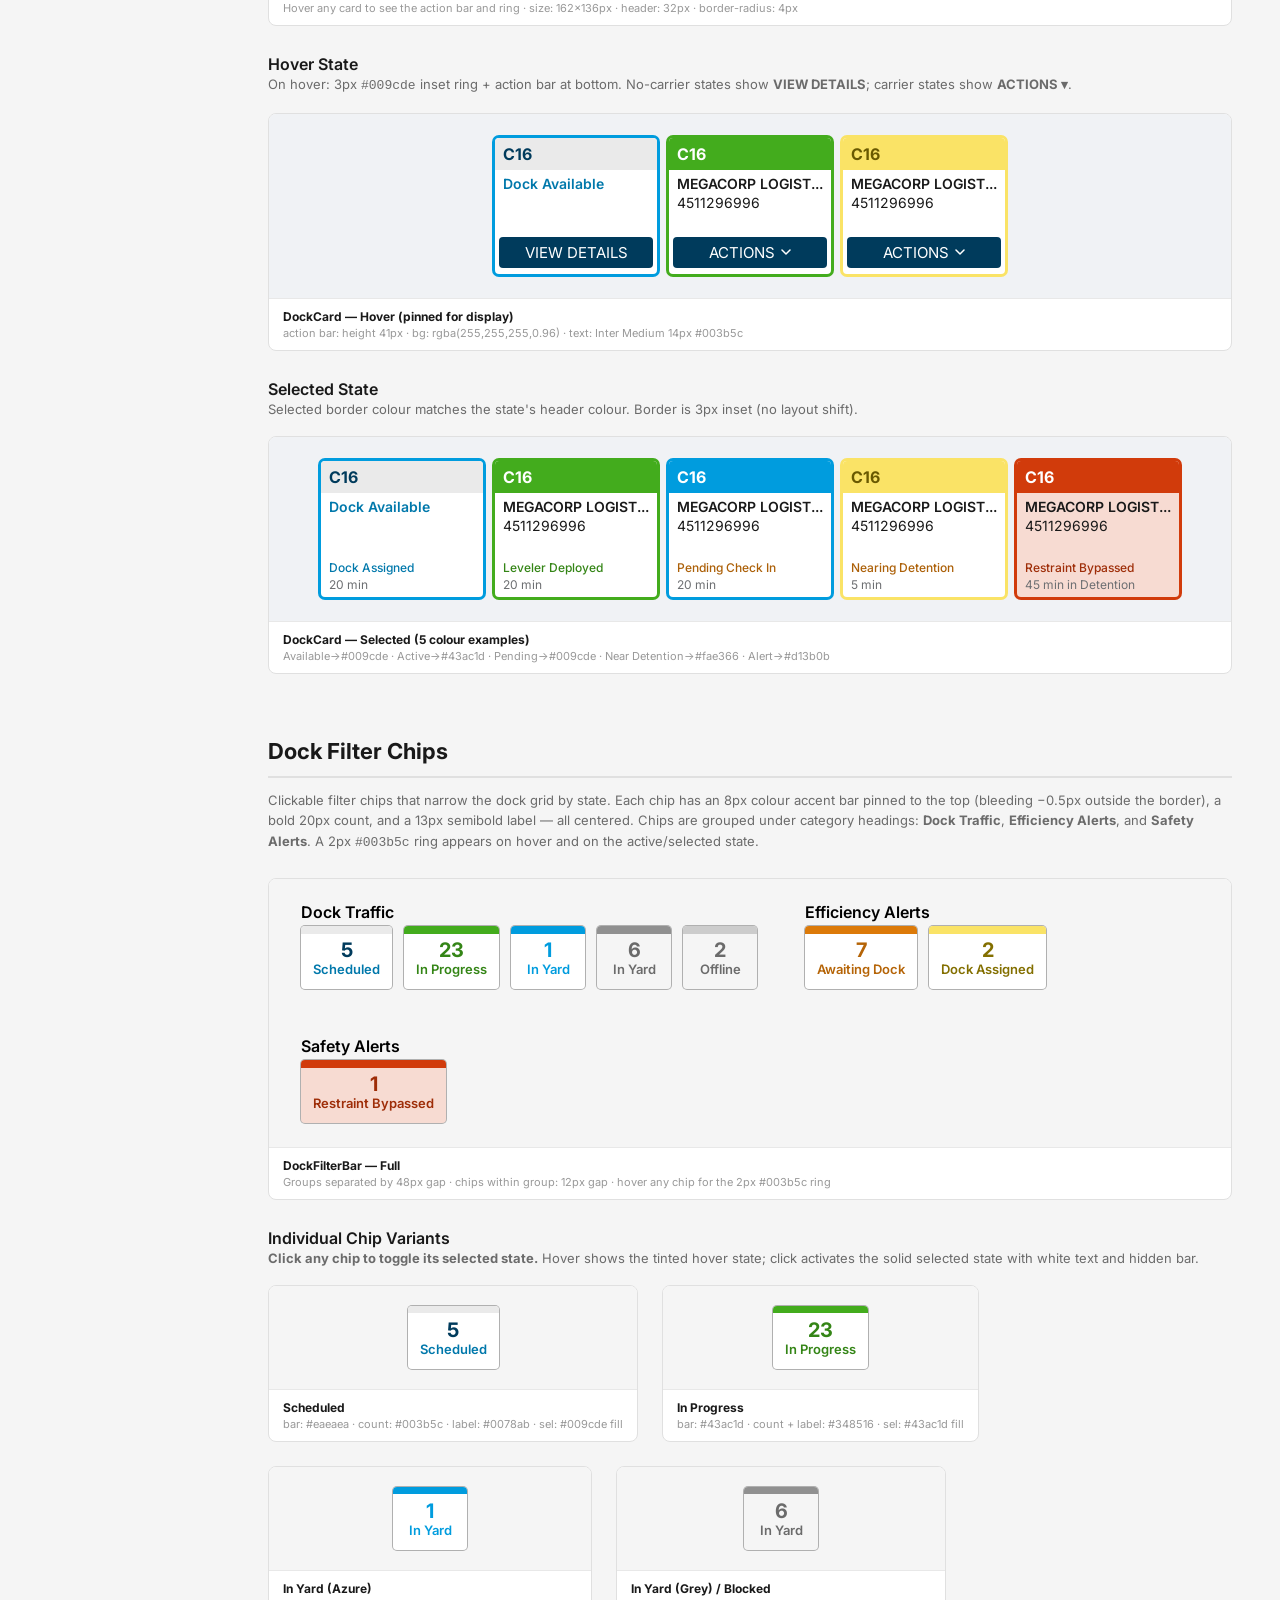
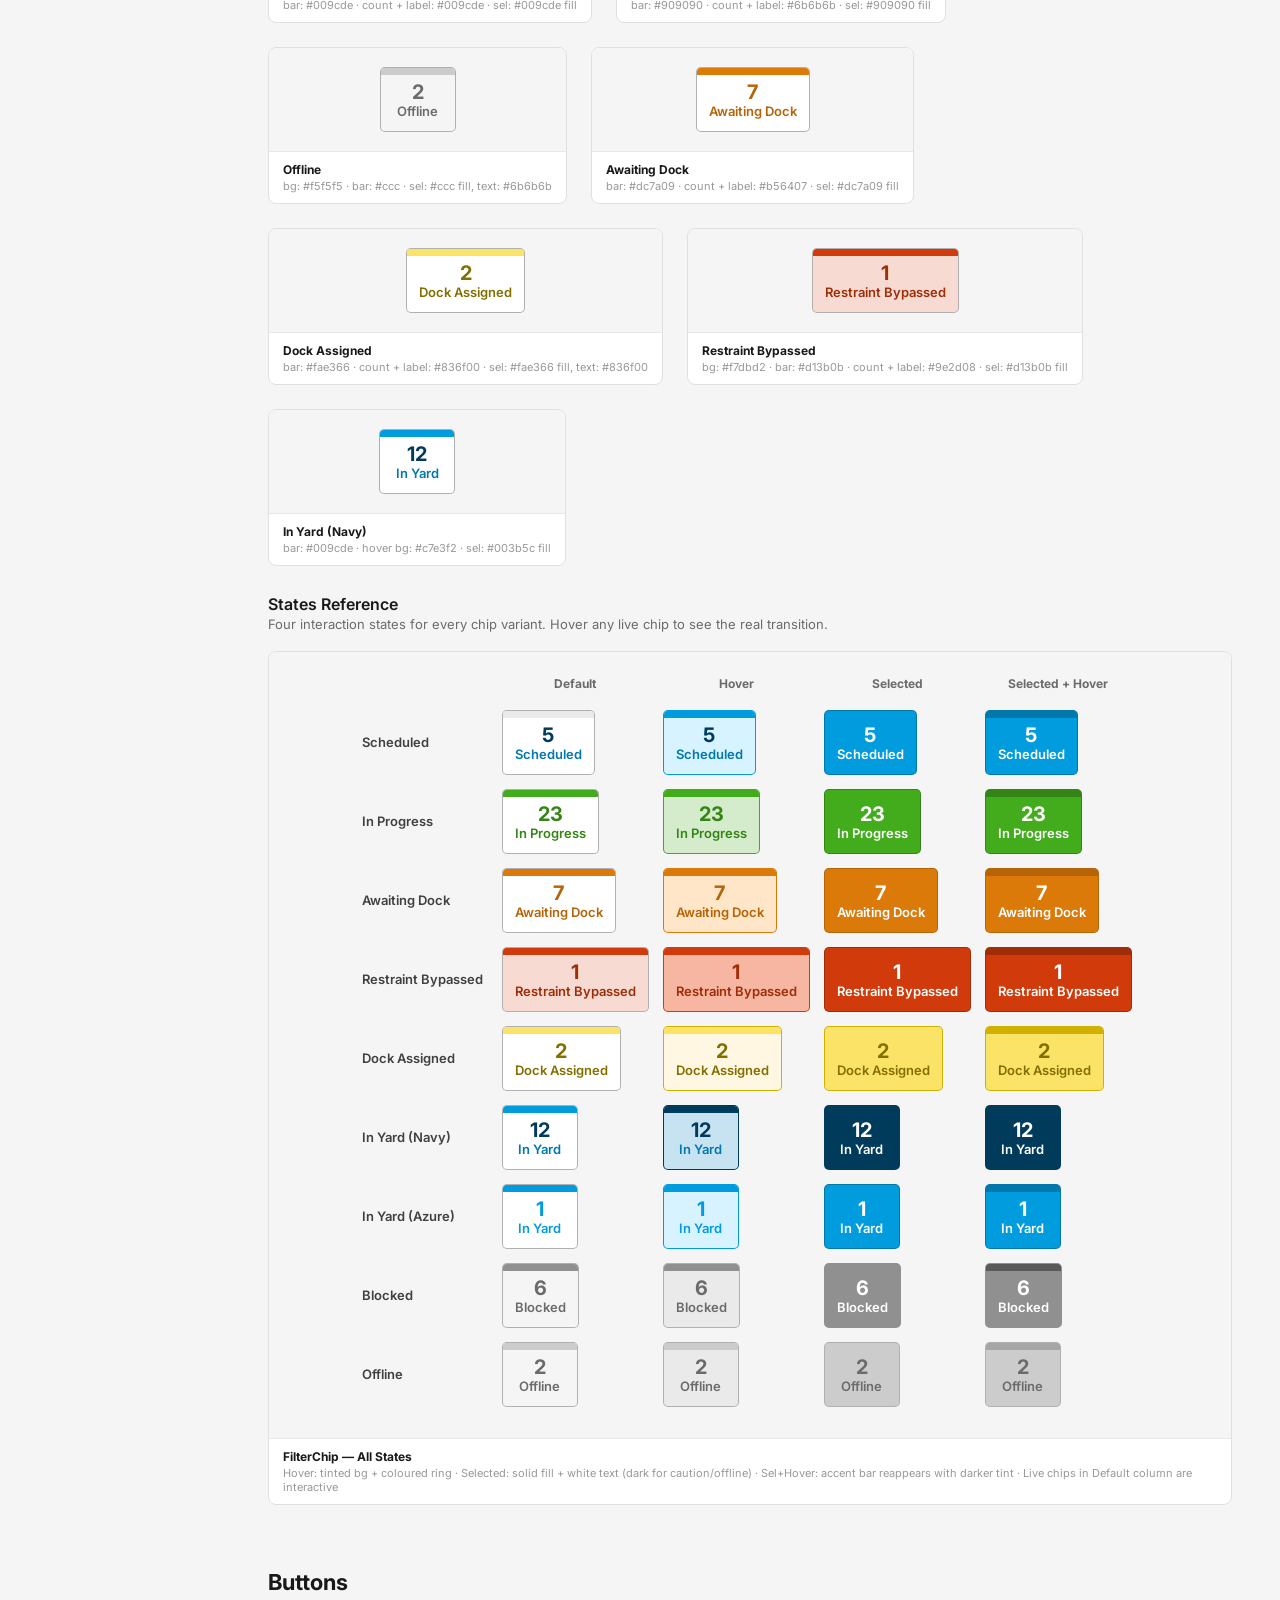
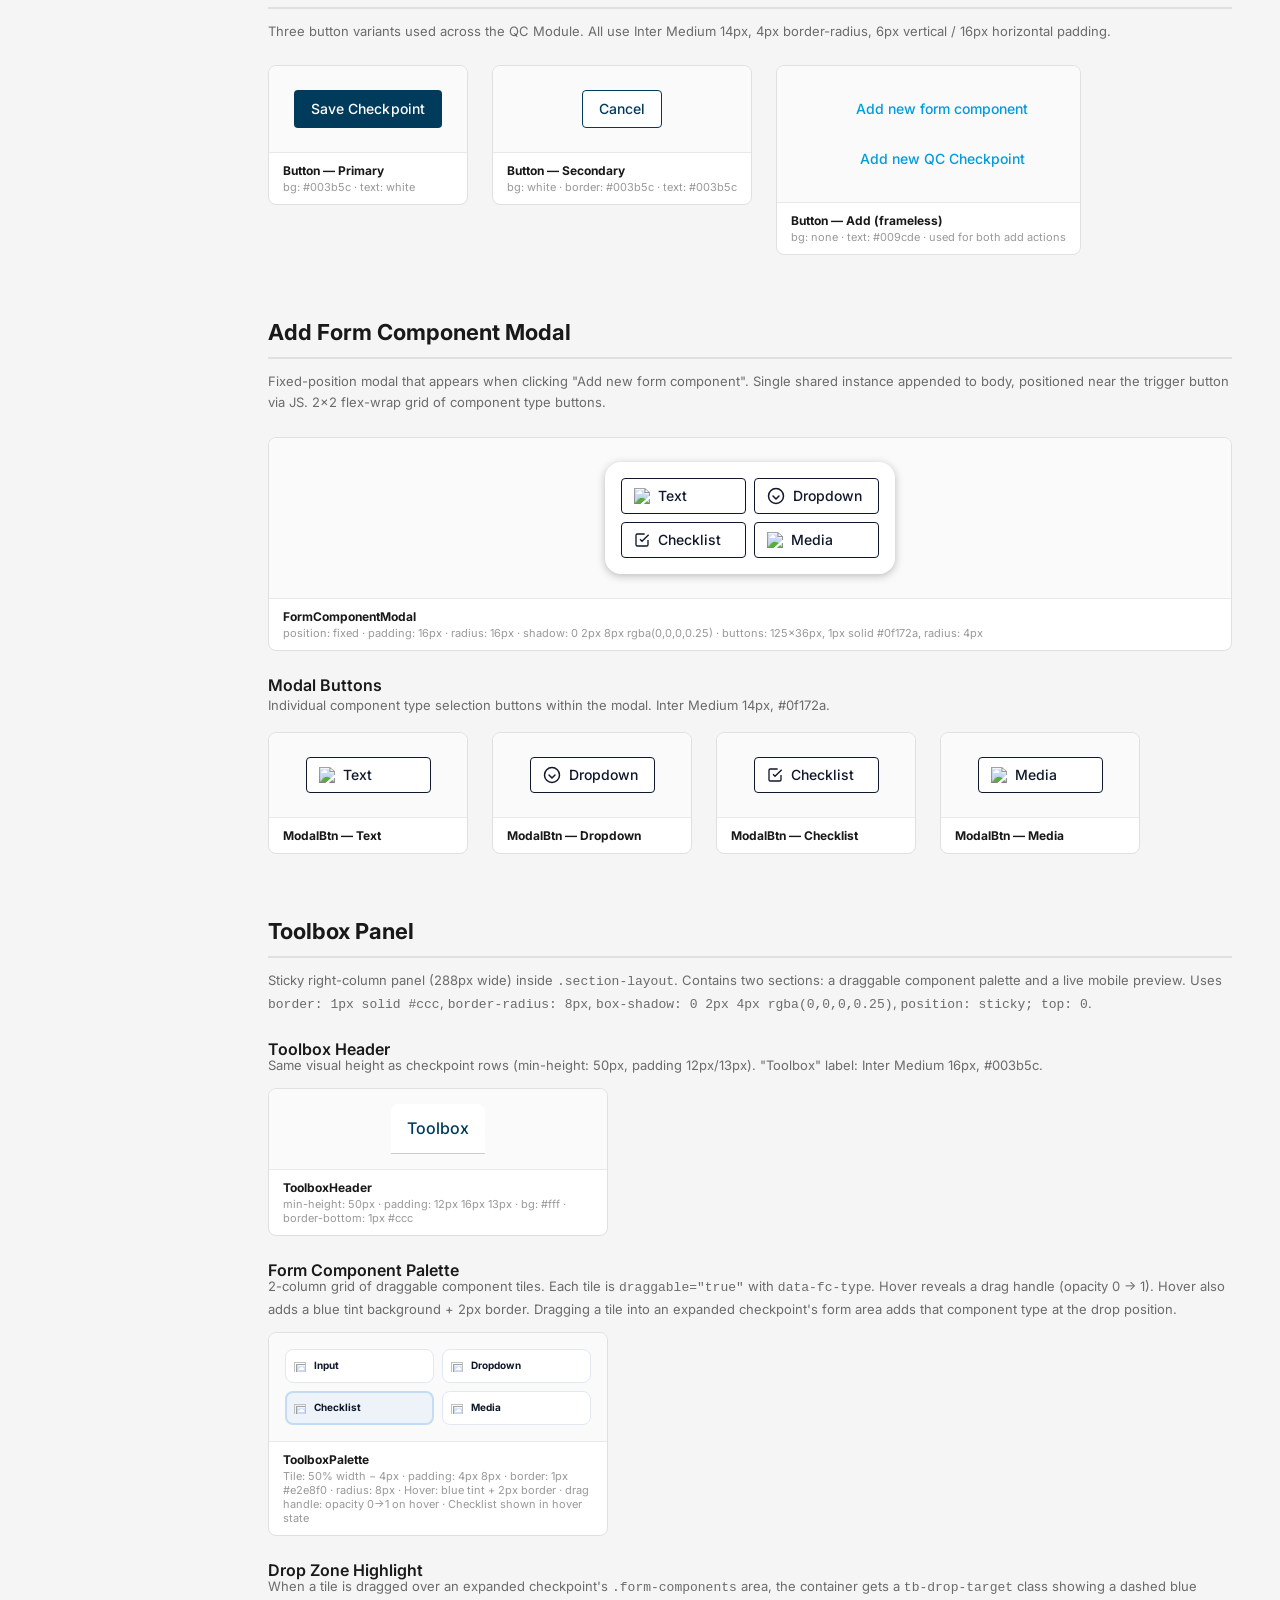
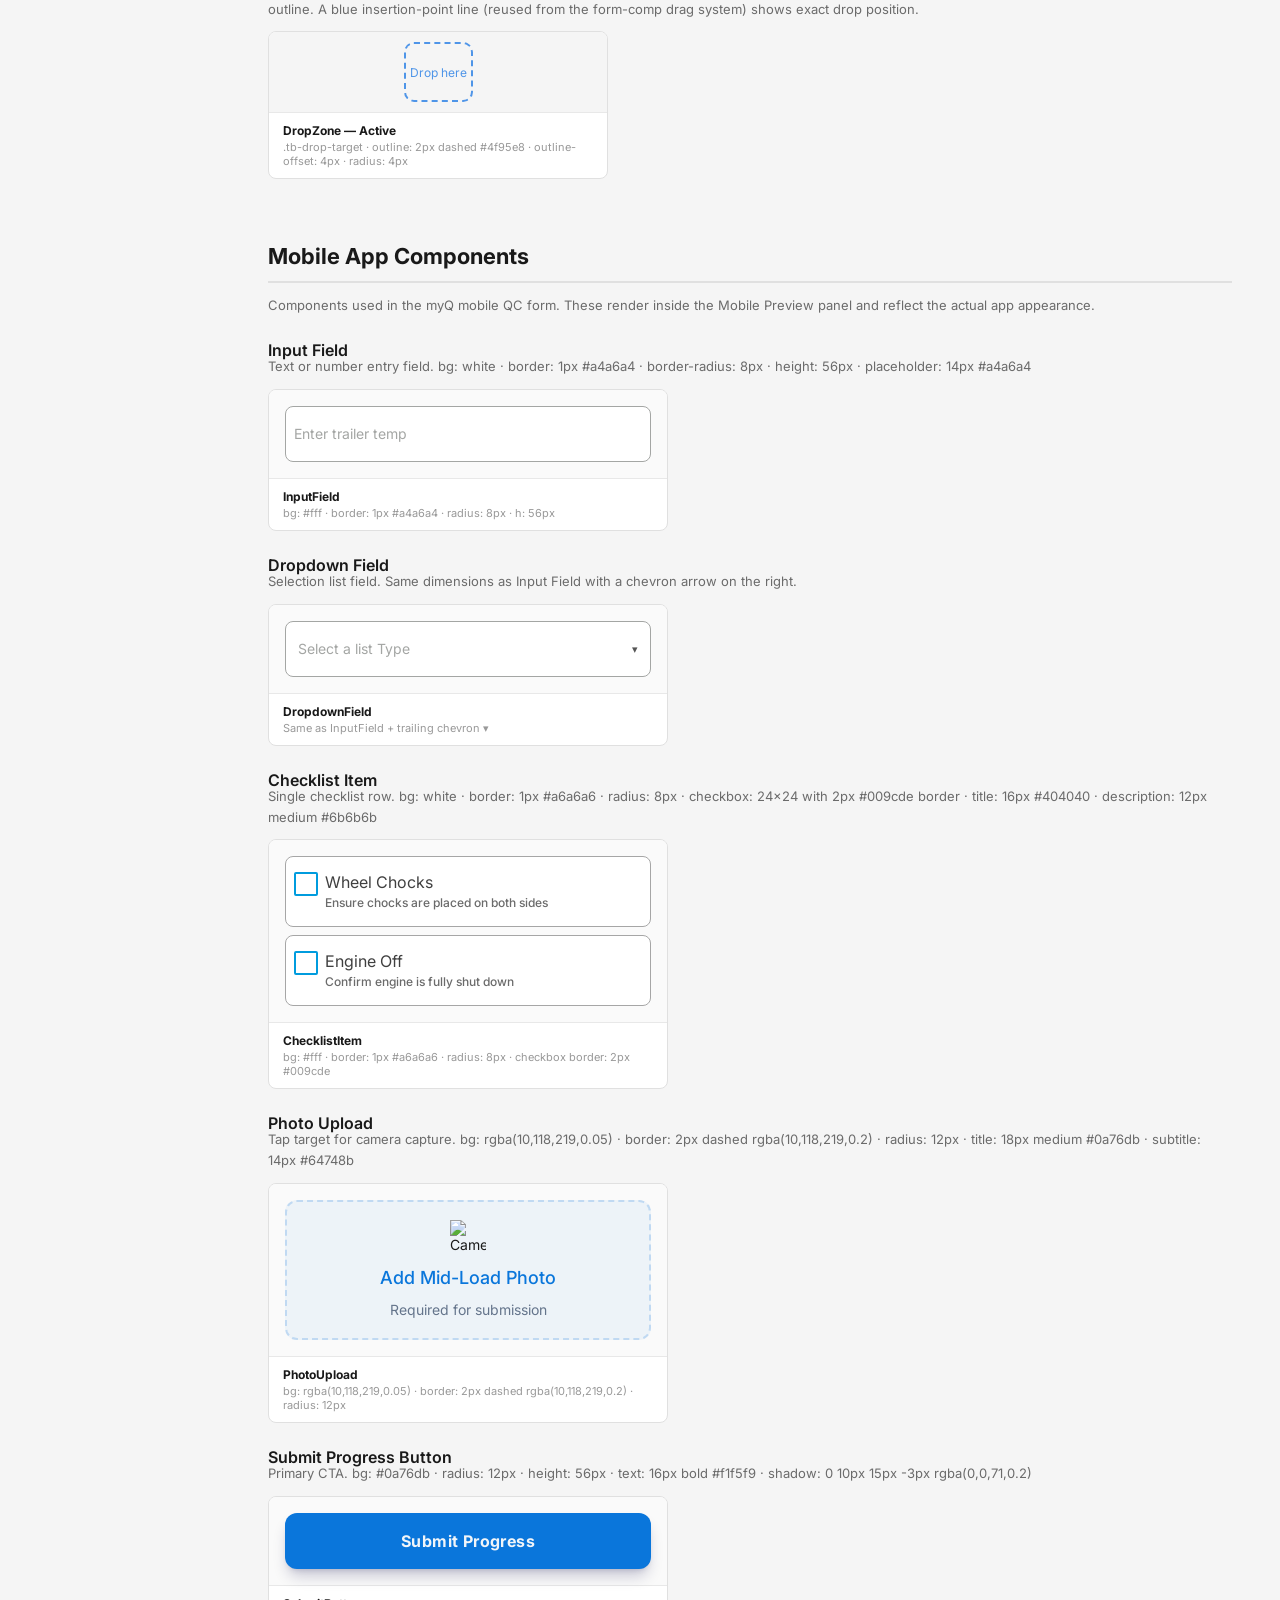
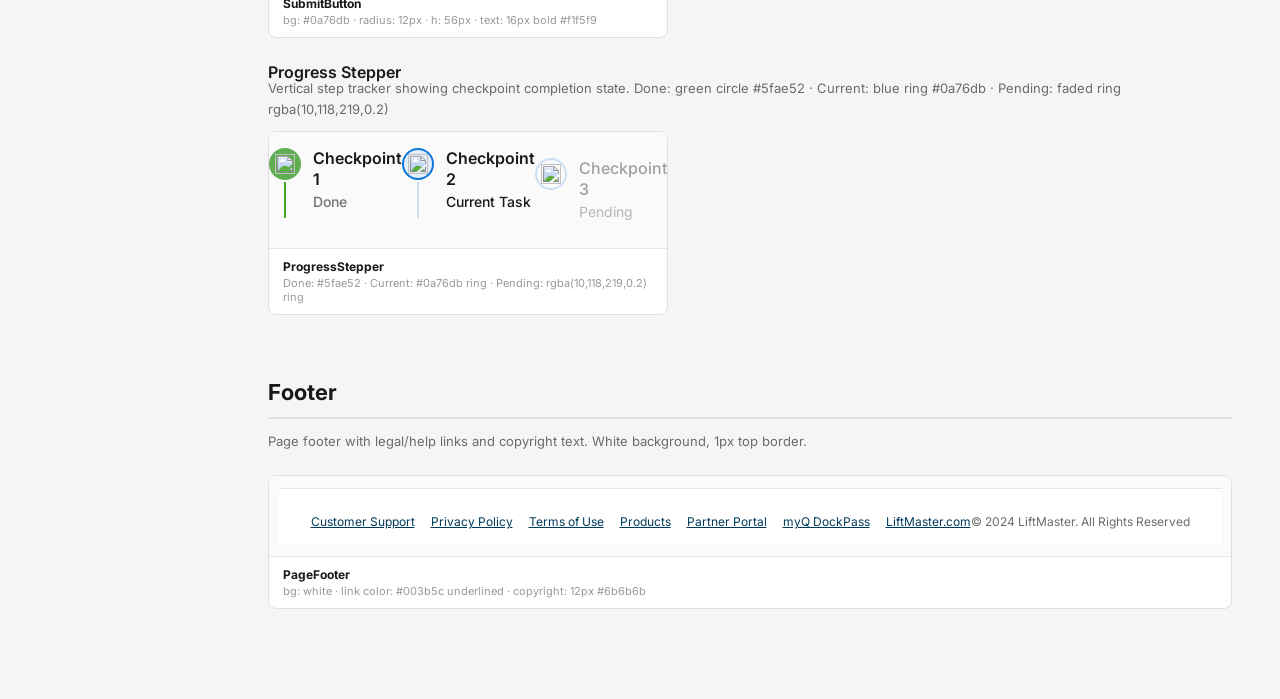
==== commit 22679a38: "Add dock management dashboard and localStorage persistence for checkpoints - Add dock-mgmt.html: das" ====
--- a/components.html
+++ b/components.html
@@ -9,7 +9,7 @@
   <link rel="stylesheet" href="components.css">
   <style>
     /* ─── Library Shell (page-specific only) ─────────────── */
-    body { font-family: 'Inter', sans-serif; font-size: 14px; color: #191919; background: #f0f2f5; }
+    body { font-family: 'Inter', sans-serif; font-size: 14px; color: #191919; background: #f5f5f5; }
     .lib-header {
       position: sticky; top: 0; z-index: 100;
       background: #003b5c; color: #fff;
@@ -95,7 +95,7 @@
 <!-- ── Library Header ─────────────────────────────────────── -->
 <header class="lib-header">
   <span class="lib-header-title">QC Module — Component Library</span>
-  <span class="lib-header-sub">18 components · Figma node 15-3169</span>
+  <span class="lib-header-sub">20 components · Figma node 15-3169</span>
 </header>
 
 <!-- ── Side Nav ──────────────────────────────────────────── -->
@@ -106,8 +106,7 @@
   <a href="#app-header">App Header</a>
   <a href="#sidebar">Sidebar</a>
   <a href="#nav-item">Nav Item</a>
-  <a href="#page-title">Page Title</a>
-  <a href="#tabs">Tab Navigation</a>
+  <a href="#page-title">Page Header</a>
   <div class="lib-nav-section">Checkpoints</div>
   <a href="#checkpoint-card">Checkpoint Card</a>
   <a href="#assigned-roles">Assigned Roles</a>
@@ -121,6 +120,9 @@
   <a href="#role-tag">Role Tag</a>
   <a href="#chip">Value Chip</a>
   <a href="#step-badge">Step Badge</a>
+  <div class="lib-nav-section">Dock Management</div>
+  <a href="#dock-card">Dock Card</a>
+  <a href="#dock-filter">Dock Filter Chips</a>
   <div class="lib-nav-section">Buttons &amp; Modals</div>
   <a href="#buttons">Buttons</a>
   <a href="#popup">Add Component Modal</a>
@@ -332,31 +334,17 @@
     </div>
   </section>
 
-  <!-- ═══════════ PAGE TITLE ═══════════ -->
+  <!-- ═══════════ PAGE HEADER (Title + Tabs) ═══════════ -->
   <section class="comp-section" id="page-title">
-    <h2 class="comp-section-title">Page Title</h2>
-    <p class="comp-section-desc">Page heading with optional help/info icon. Font: Inter Bold 24px.</p>
-    <div class="comp-card">
-      <div class="comp-canvas">
-        <div class="page-title-row">
+    <h2 class="comp-section-title">Page Header</h2>
+    <p class="comp-section-desc">Page title row + tab navigation bar, shown together exactly as they appear in the app. Title: Inter Bold 24px, margin-bottom 14px. Tabs: 46px tall, 3px ink-bar anchored at the bottom via <code>position: absolute; bottom: 0</code> so the label baseline never shifts between active and inactive states.</p>
+    <div id="tabs" class="comp-card full-width">
+      <div class="comp-canvas flush" style="padding: 24px 24px 0; flex-direction: column; align-items: flex-start; background:#f5f5f5;">
+        <div class="page-title-row" style="margin-bottom:14px;">
           <span class="page-title">Facility</span>
           <img class="page-title-help" src="https://www.figma.com/api/mcp/asset/1140efcb-22eb-4855-9b96-1c7a7b53e8f8" alt="Help">
         </div>
-      </div>
-      <div class="comp-meta">
-        <span class="comp-name">PageTitle</span>
-        <span class="comp-desc">font: Inter Bold 24px · color: #191919</span>
-      </div>
-    </div>
-  </section>
-
-  <!-- ═══════════ TABS ═══════════ -->
-  <section class="comp-section" id="tabs">
-    <h2 class="comp-section-title">Tab Navigation</h2>
-    <p class="comp-section-desc">Horizontal tab bar with a 3px underline indicator on the active tab. Inactive tabs use Prussian/500 (#2b6b8f), active tab uses Primary (#003b5c) bold.</p>
-    <div class="comp-card full-width">
-      <div class="comp-canvas" style="justify-content:flex-start; padding: 24px 24px 0;">
-        <nav class="tab-nav-demo">
+        <nav class="tab-nav">
           <div class="tab"><span class="tab-label">Facility Overview</span></div>
           <div class="tab"><span class="tab-label">Zones</span></div>
           <div class="tab"><span class="tab-label">Appointments</span></div>
@@ -369,8 +357,8 @@
         </nav>
       </div>
       <div class="comp-meta">
-        <span class="comp-name">TabNavigation</span>
-        <span class="comp-desc">active underline: 3px #003b5c · line-height: 46px · font: Inter Medium/Bold 14px</span>
+        <span class="comp-name">PageHeader — Title + TabNav</span>
+        <span class="comp-desc">title: Inter Bold 24px #191919 · margin-bottom: 14px · tabs: 46px fixed height · active: Bold #003b5c + 3px bottom bar (absolute) · inactive: Medium #2b6b8f</span>
       </div>
     </div>
   </section>
@@ -934,6 +922,556 @@
     </div>
   </section>
 
+  <!-- ═══════════ DOCK CARD ═══════════ -->
+  <section class="comp-section" id="dock-card">
+    <h2 class="comp-section-title">Dock Card</h2>
+    <p class="comp-section-desc">Fixed-size card (<code>162×136px</code>) representing a single dock door. A colour-coded 32px header shows the dock number; the body holds primary info (status label <em>or</em> carrier name + load number), a secondary status line, and elapsed time. <strong>Hover</strong> adds a 3px <code>#009cde</code> inset ring and reveals the action bar. <strong>Selected</strong> adds a 3px inset ring in the state's own header colour. All 15 states are shown below.</p>
+
+    <!-- ── All 15 states ── -->
+    <div class="comp-card full-width">
+      <div class="comp-canvas" style="flex-wrap:wrap; gap:12px; align-items:flex-start; justify-content:flex-start; background:#f0f2f5; padding:24px; min-height:160px;">
+        <div class="dock-card dock-card--available">
+          <div class="dock-card-header"><span class="dock-card-name">C16</span></div>
+          <div class="dock-card-body">
+            <div class="dock-card-primary"><p>Dock Available</p></div>
+            <div class="dock-card-secondary">Dock Assigned</div>
+            <div class="dock-card-time">20 min</div>
+          </div>
+          <div class="dock-card-actions"><button class="dock-card-action-btn">VIEW DETAILS</button></div>
+        </div>
+        <div class="dock-card dock-card--door-open">
+          <div class="dock-card-header"><span class="dock-card-name">C16</span></div>
+          <div class="dock-card-body">
+            <div class="dock-card-primary"><p>Dock Available</p></div>
+            <div class="dock-card-secondary">Door Open</div>
+            <div class="dock-card-time">5 min</div>
+          </div>
+          <div class="dock-card-actions"><button class="dock-card-action-btn">VIEW DETAILS</button></div>
+        </div>
+        <div class="dock-card dock-card--offline">
+          <div class="dock-card-header"><span class="dock-card-name">C16</span></div>
+          <div class="dock-card-body">
+            <div class="dock-card-primary"><p>Offline</p></div>
+            <div class="dock-card-secondary">Dock Assigned</div>
+            <div class="dock-card-time">20 min</div>
+          </div>
+          <div class="dock-card-actions"><button class="dock-card-action-btn">VIEW DETAILS</button></div>
+        </div>
+        <div class="dock-card dock-card--maintenance">
+          <div class="dock-card-header"><span class="dock-card-name">C16</span></div>
+          <div class="dock-card-body">
+            <div class="dock-card-primary"><p>Maintenance</p></div>
+            <div class="dock-card-secondary">Dock Assigned</div>
+            <div class="dock-card-time">20 min</div>
+          </div>
+          <div class="dock-card-actions"><button class="dock-card-action-btn">VIEW DETAILS</button></div>
+        </div>
+        <div class="dock-card dock-card--storage">
+          <div class="dock-card-header"><span class="dock-card-name">C16</span></div>
+          <div class="dock-card-body">
+            <div class="dock-card-primary"><p>Storage</p></div>
+            <div class="dock-card-secondary">Dock Assigned</div>
+            <div class="dock-card-time">20 min</div>
+          </div>
+          <div class="dock-card-actions"><button class="dock-card-action-btn">VIEW DETAILS</button></div>
+        </div>
+        <div class="dock-card dock-card--other">
+          <div class="dock-card-header"><span class="dock-card-name">C16</span></div>
+          <div class="dock-card-body">
+            <div class="dock-card-primary"><p>Other</p></div>
+            <div class="dock-card-secondary">Dock Assigned</div>
+            <div class="dock-card-time">20 min</div>
+          </div>
+          <div class="dock-card-actions"><button class="dock-card-action-btn">VIEW DETAILS</button></div>
+        </div>
+        <div class="dock-card dock-card--pending">
+          <div class="dock-card-header"><span class="dock-card-name">C16</span></div>
+          <div class="dock-card-body">
+            <div class="dock-card-primary"><p>MEGACORP LOGIST...</p><p>4511296996</p></div>
+            <div class="dock-card-secondary">Pending Check In</div>
+            <div class="dock-card-time">20 min</div>
+          </div>
+          <div class="dock-card-actions"><button class="dock-card-action-btn">ACTIONS <svg class="dock-card-chevron" width="10" height="6" viewBox="0 0 10 6" fill="none" stroke="#003b5c" stroke-width="1.5" stroke-linecap="round" stroke-linejoin="round"><path d="M1 1L5 5L9 1"/></svg></button></div>
+        </div>
+        <div class="dock-card dock-card--dock-assigned">
+          <div class="dock-card-header"><span class="dock-card-name">C16</span></div>
+          <div class="dock-card-body">
+            <div class="dock-card-primary"><p>MEGACORP LOGIST...</p><p>4511296996</p></div>
+            <div class="dock-card-secondary">Dock Assigned</div>
+            <div class="dock-card-time">20 min</div>
+          </div>
+          <div class="dock-card-actions"><button class="dock-card-action-btn">ACTIONS <svg class="dock-card-chevron" width="10" height="6" viewBox="0 0 10 6" fill="none" stroke="#003b5c" stroke-width="1.5" stroke-linecap="round" stroke-linejoin="round"><path d="M1 1L5 5L9 1"/></svg></button></div>
+        </div>
+        <div class="dock-card dock-card--pulled-away">
+          <div class="dock-card-header"><span class="dock-card-name">C16</span></div>
+          <div class="dock-card-body">
+            <div class="dock-card-primary"><p>MEGACORP LOGIST...</p><p>4511296996</p></div>
+            <div class="dock-card-secondary">Pulled Away</div>
+            <div class="dock-card-time">5 min</div>
+          </div>
+          <div class="dock-card-actions"><button class="dock-card-action-btn">ACTIONS <svg class="dock-card-chevron" width="10" height="6" viewBox="0 0 10 6" fill="none" stroke="#003b5c" stroke-width="1.5" stroke-linecap="round" stroke-linejoin="round"><path d="M1 1L5 5L9 1"/></svg></button></div>
+        </div>
+        <div class="dock-card dock-card--active">
+          <div class="dock-card-header"><span class="dock-card-name">C16</span></div>
+          <div class="dock-card-body">
+            <div class="dock-card-primary"><p>MEGACORP LOGIST...</p><p>4511296996</p></div>
+            <div class="dock-card-secondary">Leveler Deployed</div>
+            <div class="dock-card-time">20 min</div>
+          </div>
+          <div class="dock-card-actions"><button class="dock-card-action-btn">ACTIONS <svg class="dock-card-chevron" width="10" height="6" viewBox="0 0 10 6" fill="none" stroke="#003b5c" stroke-width="1.5" stroke-linecap="round" stroke-linejoin="round"><path d="M1 1L5 5L9 1"/></svg></button></div>
+        </div>
+        <div class="dock-card dock-card--active-no-trailer">
+          <div class="dock-card-header"><span class="dock-card-name">C16</span></div>
+          <div class="dock-card-body">
+            <div class="dock-card-primary"><p>MEGACORP LOGIST...</p><p>4511296996</p></div>
+            <div class="dock-card-secondary">Dock Assigned</div>
+            <div class="dock-card-time">20 min</div>
+          </div>
+          <div class="dock-card-actions"><button class="dock-card-action-btn">ACTIONS <svg class="dock-card-chevron" width="10" height="6" viewBox="0 0 10 6" fill="none" stroke="#003b5c" stroke-width="1.5" stroke-linecap="round" stroke-linejoin="round"><path d="M1 1L5 5L9 1"/></svg></button></div>
+        </div>
+        <div class="dock-card dock-card--completed">
+          <div class="dock-card-header"><span class="dock-card-name">C16</span></div>
+          <div class="dock-card-body">
+            <div class="dock-card-primary"><p>MEGACORP LOGIST...</p><p>4511296996</p></div>
+            <div class="dock-card-secondary">Completed</div>
+            <div class="dock-card-time">20 min</div>
+          </div>
+          <div class="dock-card-actions"><button class="dock-card-action-btn">ACTIONS <svg class="dock-card-chevron" width="10" height="6" viewBox="0 0 10 6" fill="none" stroke="#003b5c" stroke-width="1.5" stroke-linecap="round" stroke-linejoin="round"><path d="M1 1L5 5L9 1"/></svg></button></div>
+        </div>
+        <div class="dock-card dock-card--near-detention">
+          <div class="dock-card-header"><span class="dock-card-name">C16</span></div>
+          <div class="dock-card-body">
+            <div class="dock-card-primary"><p>MEGACORP LOGIST...</p><p>4511296996</p></div>
+            <div class="dock-card-secondary">Nearing Detention</div>
+            <div class="dock-card-time">5 min</div>
+          </div>
+          <div class="dock-card-actions"><button class="dock-card-action-btn">ACTIONS <svg class="dock-card-chevron" width="10" height="6" viewBox="0 0 10 6" fill="none" stroke="#003b5c" stroke-width="1.5" stroke-linecap="round" stroke-linejoin="round"><path d="M1 1L5 5L9 1"/></svg></button></div>
+        </div>
+        <div class="dock-card dock-card--in-detention">
+          <div class="dock-card-header"><span class="dock-card-name">C16</span></div>
+          <div class="dock-card-body">
+            <div class="dock-card-primary"><p>MEGACORP LOGIST...</p><p>4511296996</p></div>
+            <div class="dock-card-secondary">In Detention</div>
+            <div class="dock-card-time">43 min</div>
+          </div>
+          <div class="dock-card-actions"><button class="dock-card-action-btn">ACTIONS <svg class="dock-card-chevron" width="10" height="6" viewBox="0 0 10 6" fill="none" stroke="#003b5c" stroke-width="1.5" stroke-linecap="round" stroke-linejoin="round"><path d="M1 1L5 5L9 1"/></svg></button></div>
+        </div>
+        <div class="dock-card dock-card--alert">
+          <div class="dock-card-header"><span class="dock-card-name">C16</span></div>
+          <div class="dock-card-body">
+            <div class="dock-card-primary"><p>MEGACORP LOGIST...</p><p>4511296996</p></div>
+            <div class="dock-card-secondary">Restraint Bypassed</div>
+            <div class="dock-card-time">45 min in Detention</div>
+          </div>
+          <div class="dock-card-actions"><button class="dock-card-action-btn">ACTIONS <svg class="dock-card-chevron" width="10" height="6" viewBox="0 0 10 6" fill="none" stroke="#003b5c" stroke-width="1.5" stroke-linecap="round" stroke-linejoin="round"><path d="M1 1L5 5L9 1"/></svg></button></div>
+        </div>
+      </div>
+      <div class="comp-meta">
+        <span class="comp-name">DockCard — All 15 States</span>
+        <span class="comp-desc">Hover any card to see the action bar and ring · size: 162×136px · header: 32px · border-radius: 4px</span>
+      </div>
+    </div>
+
+    <!-- ── Hover state ── -->
+    <h3 style="font-size:16px;font-weight:600;margin:28px 0 12px;">Hover State</h3>
+    <p class="comp-section-desc" style="margin-bottom:16px;">On hover: 3px <code>#009cde</code> inset ring + action bar at bottom. No-carrier states show <strong>VIEW DETAILS</strong>; carrier states show <strong>ACTIONS ▾</strong>.</p>
+    <div class="comp-card full-width">
+      <div class="comp-canvas" style="flex-wrap:wrap; gap:12px; align-items:flex-start; background:#f0f2f5; padding:24px;">
+        <div class="dock-card dock-card--available dock-card--hover-demo">
+          <div class="dock-card-header"><span class="dock-card-name">C16</span></div>
+          <div class="dock-card-body">
+            <div class="dock-card-primary"><p>Dock Available</p></div>
+            <div class="dock-card-secondary">Door Closed</div>
+            <div class="dock-card-time"></div>
+          </div>
+          <div class="dock-card-actions"><button class="dock-card-action-btn">VIEW DETAILS</button></div>
+        </div>
+        <div class="dock-card dock-card--active dock-card--hover-demo">
+          <div class="dock-card-header"><span class="dock-card-name">C16</span></div>
+          <div class="dock-card-body">
+            <div class="dock-card-primary"><p>MEGACORP LOGIST...</p><p>4511296996</p></div>
+            <div class="dock-card-secondary">Leveler Deployed</div>
+            <div class="dock-card-time">20 min</div>
+          </div>
+          <div class="dock-card-actions"><button class="dock-card-action-btn">ACTIONS <svg class="dock-card-chevron" width="10" height="6" viewBox="0 0 10 6" fill="none" stroke="#003b5c" stroke-width="1.5" stroke-linecap="round" stroke-linejoin="round"><path d="M1 1L5 5L9 1"/></svg></button></div>
+        </div>
+        <div class="dock-card dock-card--near-detention dock-card--hover-demo">
+          <div class="dock-card-header"><span class="dock-card-name">C16</span></div>
+          <div class="dock-card-body">
+            <div class="dock-card-primary"><p>MEGACORP LOGIST...</p><p>4511296996</p></div>
+            <div class="dock-card-secondary">Nearing Detention</div>
+            <div class="dock-card-time">5 min</div>
+          </div>
+          <div class="dock-card-actions"><button class="dock-card-action-btn">ACTIONS <svg class="dock-card-chevron" width="10" height="6" viewBox="0 0 10 6" fill="none" stroke="#003b5c" stroke-width="1.5" stroke-linecap="round" stroke-linejoin="round"><path d="M1 1L5 5L9 1"/></svg></button></div>
+        </div>
+      </div>
+      <div class="comp-meta">
+        <span class="comp-name">DockCard — Hover (pinned for display)</span>
+        <span class="comp-desc">action bar: height 41px · bg: rgba(255,255,255,0.96) · text: Inter Medium 14px #003b5c</span>
+      </div>
+    </div>
+
+    <!-- ── Selected state ── -->
+    <h3 style="font-size:16px;font-weight:600;margin:28px 0 12px;">Selected State</h3>
+    <p class="comp-section-desc" style="margin-bottom:16px;">Selected border colour matches the state's header colour. Border is 3px inset (no layout shift).</p>
+    <div class="comp-card full-width">
+      <div class="comp-canvas" style="flex-wrap:wrap; gap:12px; align-items:flex-start; background:#f0f2f5; padding:24px;">
+        <div class="dock-card dock-card--available dock-selected">
+          <div class="dock-card-header"><span class="dock-card-name">C16</span></div>
+          <div class="dock-card-body">
+            <div class="dock-card-primary"><p>Dock Available</p></div>
+            <div class="dock-card-secondary">Dock Assigned</div>
+            <div class="dock-card-time">20 min</div>
+          </div>
+          <div class="dock-card-actions"><button class="dock-card-action-btn">VIEW DETAILS</button></div>
+        </div>
+        <div class="dock-card dock-card--active dock-selected">
+          <div class="dock-card-header"><span class="dock-card-name">C16</span></div>
+          <div class="dock-card-body">
+            <div class="dock-card-primary"><p>MEGACORP LOGIST...</p><p>4511296996</p></div>
+            <div class="dock-card-secondary">Leveler Deployed</div>
+            <div class="dock-card-time">20 min</div>
+          </div>
+          <div class="dock-card-actions"><button class="dock-card-action-btn">ACTIONS <svg class="dock-card-chevron" width="10" height="6" viewBox="0 0 10 6" fill="none" stroke="#003b5c" stroke-width="1.5" stroke-linecap="round" stroke-linejoin="round"><path d="M1 1L5 5L9 1"/></svg></button></div>
+        </div>
+        <div class="dock-card dock-card--pending dock-selected">
+          <div class="dock-card-header"><span class="dock-card-name">C16</span></div>
+          <div class="dock-card-body">
+            <div class="dock-card-primary"><p>MEGACORP LOGIST...</p><p>4511296996</p></div>
+            <div class="dock-card-secondary">Pending Check In</div>
+            <div class="dock-card-time">20 min</div>
+          </div>
+          <div class="dock-card-actions"><button class="dock-card-action-btn">ACTIONS <svg class="dock-card-chevron" width="10" height="6" viewBox="0 0 10 6" fill="none" stroke="#003b5c" stroke-width="1.5" stroke-linecap="round" stroke-linejoin="round"><path d="M1 1L5 5L9 1"/></svg></button></div>
+        </div>
+        <div class="dock-card dock-card--near-detention dock-selected">
+          <div class="dock-card-header"><span class="dock-card-name">C16</span></div>
+          <div class="dock-card-body">
+            <div class="dock-card-primary"><p>MEGACORP LOGIST...</p><p>4511296996</p></div>
+            <div class="dock-card-secondary">Nearing Detention</div>
+            <div class="dock-card-time">5 min</div>
+          </div>
+          <div class="dock-card-actions"><button class="dock-card-action-btn">ACTIONS <svg class="dock-card-chevron" width="10" height="6" viewBox="0 0 10 6" fill="none" stroke="#003b5c" stroke-width="1.5" stroke-linecap="round" stroke-linejoin="round"><path d="M1 1L5 5L9 1"/></svg></button></div>
+        </div>
+        <div class="dock-card dock-card--alert dock-selected">
+          <div class="dock-card-header"><span class="dock-card-name">C16</span></div>
+          <div class="dock-card-body">
+            <div class="dock-card-primary"><p>MEGACORP LOGIST...</p><p>4511296996</p></div>
+            <div class="dock-card-secondary">Restraint Bypassed</div>
+            <div class="dock-card-time">45 min in Detention</div>
+          </div>
+          <div class="dock-card-actions"><button class="dock-card-action-btn">ACTIONS <svg class="dock-card-chevron" width="10" height="6" viewBox="0 0 10 6" fill="none" stroke="#003b5c" stroke-width="1.5" stroke-linecap="round" stroke-linejoin="round"><path d="M1 1L5 5L9 1"/></svg></button></div>
+        </div>
+      </div>
+      <div class="comp-meta">
+        <span class="comp-name">DockCard — Selected (5 colour examples)</span>
+        <span class="comp-desc">Available→#009cde · Active→#43ac1d · Pending→#009cde · Near Detention→#fae366 · Alert→#d13b0b</span>
+      </div>
+    </div>
+
+  </section>
+
+    <!-- ═══════════ DOCK FILTER CHIPS ═══════════ -->
+  <section class="comp-section" id="dock-filter">
+    <h2 class="comp-section-title">Dock Filter Chips</h2>
+    <p class="comp-section-desc">Clickable filter chips that narrow the dock grid by state. Each chip has an 8px colour accent bar pinned to the top (bleeding −0.5px outside the border), a bold 20px count, and a 13px semibold label — all centered. Chips are grouped under category headings: <strong>Dock Traffic</strong>, <strong>Efficiency Alerts</strong>, and <strong>Safety Alerts</strong>. A 2px <code>#003b5c</code> ring appears on hover and on the active/selected state.</p>
+
+    <!-- Full bar in context -->
+    <div class="comp-card full-width">
+      <div class="comp-canvas gray" style="padding:24px 32px; justify-content:flex-start; align-items:flex-end;">
+        <div class="dock-filter-bar">
+
+          <!-- Dock Traffic -->
+          <div class="filter-group">
+            <span class="filter-group-label">Dock Traffic</span>
+            <div class="filter-group-chips">
+              <button class="filter-chip fc-scheduled">
+                <div class="filter-chip-bar"></div>
+                <span class="filter-chip-count">5</span>
+                <span class="filter-chip-label">Scheduled</span>
+              </button>
+              <button class="filter-chip fc-positive">
+                <div class="filter-chip-bar"></div>
+                <span class="filter-chip-count">23</span>
+                <span class="filter-chip-label">In Progress</span>
+              </button>
+              <button class="filter-chip fc-neutral">
+                <div class="filter-chip-bar"></div>
+                <span class="filter-chip-count">1</span>
+                <span class="filter-chip-label">In Yard</span>
+              </button>
+              <button class="filter-chip fc-blocked">
+                <div class="filter-chip-bar"></div>
+                <span class="filter-chip-count">6</span>
+                <span class="filter-chip-label">In Yard</span>
+              </button>
+              <button class="filter-chip fc-offline">
+                <div class="filter-chip-bar"></div>
+                <span class="filter-chip-count">2</span>
+                <span class="filter-chip-label">Offline</span>
+              </button>
+            </div>
+          </div>
+
+          <!-- Efficiency Alerts -->
+          <div class="filter-group">
+            <span class="filter-group-label">Efficiency Alerts</span>
+            <div class="filter-group-chips">
+              <button class="filter-chip fc-warning">
+                <div class="filter-chip-bar"></div>
+                <span class="filter-chip-count">7</span>
+                <span class="filter-chip-label">Awaiting Dock</span>
+              </button>
+              <button class="filter-chip fc-caution">
+                <div class="filter-chip-bar"></div>
+                <span class="filter-chip-count">2</span>
+                <span class="filter-chip-label">Dock Assigned</span>
+              </button>
+            </div>
+          </div>
+
+          <!-- Safety Alerts -->
+          <div class="filter-group">
+            <span class="filter-group-label">Safety Alerts</span>
+            <div class="filter-group-chips">
+              <button class="filter-chip fc-alert">
+                <div class="filter-chip-bar"></div>
+                <span class="filter-chip-count">1</span>
+                <span class="filter-chip-label">Restraint Bypassed</span>
+              </button>
+            </div>
+          </div>
+
+        </div>
+      </div>
+      <div class="comp-meta">
+        <span class="comp-name">DockFilterBar — Full</span>
+        <span class="comp-desc">Groups separated by 48px gap · chips within group: 12px gap · hover any chip for the 2px #003b5c ring</span>
+      </div>
+    </div>
+
+    <!-- Individual chip specs -->
+    <h3 style="font-size:16px;font-weight:600;margin:28px 0 12px;">Individual Chip Variants</h3>
+    <p class="comp-section-desc" style="margin-bottom:16px;"><strong>Click any chip to toggle its selected state.</strong> Hover shows the tinted hover state; click activates the solid selected state with white text and hidden bar.</p>
+    <div class="comp-grid" id="fc-variants-grid">
+
+      <div class="comp-card">
+        <div class="comp-canvas gray" style="padding:20px;">
+          <button class="filter-chip fc-scheduled fc-clickable">
+            <div class="filter-chip-bar"></div>
+            <span class="filter-chip-count">5</span>
+            <span class="filter-chip-label">Scheduled</span>
+          </button>
+        </div>
+        <div class="comp-meta">
+          <span class="comp-name">Scheduled</span>
+          <span class="comp-desc">bar: #eaeaea · count: #003b5c · label: #0078ab · sel: #009cde fill</span>
+        </div>
+      </div>
+
+      <div class="comp-card">
+        <div class="comp-canvas gray" style="padding:20px;">
+          <button class="filter-chip fc-positive fc-clickable">
+            <div class="filter-chip-bar"></div>
+            <span class="filter-chip-count">23</span>
+            <span class="filter-chip-label">In Progress</span>
+          </button>
+        </div>
+        <div class="comp-meta">
+          <span class="comp-name">In Progress</span>
+          <span class="comp-desc">bar: #43ac1d · count + label: #348516 · sel: #43ac1d fill</span>
+        </div>
+      </div>
+
+      <div class="comp-card">
+        <div class="comp-canvas gray" style="padding:20px;">
+          <button class="filter-chip fc-neutral fc-clickable">
+            <div class="filter-chip-bar"></div>
+            <span class="filter-chip-count">1</span>
+            <span class="filter-chip-label">In Yard</span>
+          </button>
+        </div>
+        <div class="comp-meta">
+          <span class="comp-name">In Yard (Azure)</span>
+          <span class="comp-desc">bar: #009cde · count + label: #009cde · sel: #009cde fill</span>
+        </div>
+      </div>
+
+      <div class="comp-card">
+        <div class="comp-canvas gray" style="padding:20px;">
+          <button class="filter-chip fc-blocked fc-clickable">
+            <div class="filter-chip-bar"></div>
+            <span class="filter-chip-count">6</span>
+            <span class="filter-chip-label">In Yard</span>
+          </button>
+        </div>
+        <div class="comp-meta">
+          <span class="comp-name">In Yard (Grey) / Blocked</span>
+          <span class="comp-desc">bar: #909090 · count + label: #6b6b6b · sel: #909090 fill</span>
+        </div>
+      </div>
+
+      <div class="comp-card">
+        <div class="comp-canvas gray" style="padding:20px;">
+          <button class="filter-chip fc-offline fc-clickable">
+            <div class="filter-chip-bar"></div>
+            <span class="filter-chip-count">2</span>
+            <span class="filter-chip-label">Offline</span>
+          </button>
+        </div>
+        <div class="comp-meta">
+          <span class="comp-name">Offline</span>
+          <span class="comp-desc">bg: #f5f5f5 · bar: #ccc · sel: #ccc fill, text: #6b6b6b</span>
+        </div>
+      </div>
+
+      <div class="comp-card">
+        <div class="comp-canvas gray" style="padding:20px;">
+          <button class="filter-chip fc-warning fc-clickable">
+            <div class="filter-chip-bar"></div>
+            <span class="filter-chip-count">7</span>
+            <span class="filter-chip-label">Awaiting Dock</span>
+          </button>
+        </div>
+        <div class="comp-meta">
+          <span class="comp-name">Awaiting Dock</span>
+          <span class="comp-desc">bar: #dc7a09 · count + label: #b56407 · sel: #dc7a09 fill</span>
+        </div>
+      </div>
+
+      <div class="comp-card">
+        <div class="comp-canvas gray" style="padding:20px;">
+          <button class="filter-chip fc-caution fc-clickable">
+            <div class="filter-chip-bar"></div>
+            <span class="filter-chip-count">2</span>
+            <span class="filter-chip-label">Dock Assigned</span>
+          </button>
+        </div>
+        <div class="comp-meta">
+          <span class="comp-name">Dock Assigned</span>
+          <span class="comp-desc">bar: #fae366 · count + label: #836f00 · sel: #fae366 fill, text: #836f00</span>
+        </div>
+      </div>
+
+      <div class="comp-card">
+        <div class="comp-canvas gray" style="padding:20px;">
+          <button class="filter-chip fc-alert fc-clickable">
+            <div class="filter-chip-bar"></div>
+            <span class="filter-chip-count">1</span>
+            <span class="filter-chip-label">Restraint Bypassed</span>
+          </button>
+        </div>
+        <div class="comp-meta">
+          <span class="comp-name">Restraint Bypassed</span>
+          <span class="comp-desc">bg: #f7dbd2 · bar: #d13b0b · count + label: #9e2d08 · sel: #d13b0b fill</span>
+        </div>
+      </div>
+
+      <div class="comp-card">
+        <div class="comp-canvas gray" style="padding:20px;">
+          <button class="filter-chip fc-default-ink fc-clickable">
+            <div class="filter-chip-bar"></div>
+            <span class="filter-chip-count">12</span>
+            <span class="filter-chip-label">In Yard</span>
+          </button>
+        </div>
+        <div class="comp-meta">
+          <span class="comp-name">In Yard (Navy)</span>
+          <span class="comp-desc">bar: #009cde · hover bg: #c7e3f2 · sel: #003b5c fill</span>
+        </div>
+      </div>
+
+    </div>
+  
+    <!-- States Reference -->
+    <h3 style="font-size:16px;font-weight:600;margin:28px 0 12px;">States Reference</h3>
+    <p class="comp-section-desc" style="margin-bottom:16px;">Four interaction states for every chip variant. Hover any live chip to see the real transition.</p>
+    <div class="comp-card full-width">
+      <div class="comp-canvas gray" style="padding:24px; overflow-x:auto;">
+        <table style="border-collapse:separate; border-spacing:0;">
+          <thead>
+            <tr>
+              <th style="padding:0 12px 12px 0; font-size:12px; font-weight:700; color:#6b6b6b; text-align:left; white-space:nowrap;"></th>
+              <th style="padding:0 8px 12px; font-size:12px; font-weight:700; color:#6b6b6b; text-align:center;">Default</th>
+              <th style="padding:0 8px 12px; font-size:12px; font-weight:700; color:#6b6b6b; text-align:center;">Hover</th>
+              <th style="padding:0 8px 12px; font-size:12px; font-weight:700; color:#6b6b6b; text-align:center;">Selected</th>
+              <th style="padding:0 8px 12px; font-size:12px; font-weight:700; color:#6b6b6b; text-align:center;">Selected + Hover</th>
+            </tr>
+          </thead>
+          <tbody>
+        <tr>
+          <td style="padding:8px 12px 8px 0; font-size:13px; font-weight:600; white-space:nowrap; color:#404040;">Scheduled</td>
+          <td style="padding:8px;"><button class="filter-chip fc-scheduled"><div class="filter-chip-bar"></div><span class="filter-chip-count">5</span><span class="filter-chip-label">Scheduled</span></button></td>
+          <td style="padding:8px;"><button class="filter-chip fc-scheduled filter-chip--hover-demo"><div class="filter-chip-bar"></div><span class="filter-chip-count">5</span><span class="filter-chip-label">Scheduled</span></button></td>
+          <td style="padding:8px;"><button class="filter-chip fc-scheduled filter-chip--active"><div class="filter-chip-bar"></div><span class="filter-chip-count">5</span><span class="filter-chip-label">Scheduled</span></button></td>
+          <td style="padding:8px;"><button class="filter-chip fc-scheduled filter-chip--active filter-chip--sel-hover-demo"><div class="filter-chip-bar"></div><span class="filter-chip-count">5</span><span class="filter-chip-label">Scheduled</span></button></td>
+        </tr>
+        <tr>
+          <td style="padding:8px 12px 8px 0; font-size:13px; font-weight:600; white-space:nowrap; color:#404040;">In Progress</td>
+          <td style="padding:8px;"><button class="filter-chip fc-positive"><div class="filter-chip-bar"></div><span class="filter-chip-count">23</span><span class="filter-chip-label">In Progress</span></button></td>
+          <td style="padding:8px;"><button class="filter-chip fc-positive filter-chip--hover-demo"><div class="filter-chip-bar"></div><span class="filter-chip-count">23</span><span class="filter-chip-label">In Progress</span></button></td>
+          <td style="padding:8px;"><button class="filter-chip fc-positive filter-chip--active"><div class="filter-chip-bar"></div><span class="filter-chip-count">23</span><span class="filter-chip-label">In Progress</span></button></td>
+          <td style="padding:8px;"><button class="filter-chip fc-positive filter-chip--active filter-chip--sel-hover-demo"><div class="filter-chip-bar"></div><span class="filter-chip-count">23</span><span class="filter-chip-label">In Progress</span></button></td>
+        </tr>
+        <tr>
+          <td style="padding:8px 12px 8px 0; font-size:13px; font-weight:600; white-space:nowrap; color:#404040;">Awaiting Dock</td>
+          <td style="padding:8px;"><button class="filter-chip fc-warning"><div class="filter-chip-bar"></div><span class="filter-chip-count">7</span><span class="filter-chip-label">Awaiting Dock</span></button></td>
+          <td style="padding:8px;"><button class="filter-chip fc-warning filter-chip--hover-demo"><div class="filter-chip-bar"></div><span class="filter-chip-count">7</span><span class="filter-chip-label">Awaiting Dock</span></button></td>
+          <td style="padding:8px;"><button class="filter-chip fc-warning filter-chip--active"><div class="filter-chip-bar"></div><span class="filter-chip-count">7</span><span class="filter-chip-label">Awaiting Dock</span></button></td>
+          <td style="padding:8px;"><button class="filter-chip fc-warning filter-chip--active filter-chip--sel-hover-demo"><div class="filter-chip-bar"></div><span class="filter-chip-count">7</span><span class="filter-chip-label">Awaiting Dock</span></button></td>
+        </tr>
+        <tr>
+          <td style="padding:8px 12px 8px 0; font-size:13px; font-weight:600; white-space:nowrap; color:#404040;">Restraint Bypassed</td>
+          <td style="padding:8px;"><button class="filter-chip fc-alert"><div class="filter-chip-bar"></div><span class="filter-chip-count">1</span><span class="filter-chip-label">Restraint Bypassed</span></button></td>
+          <td style="padding:8px;"><button class="filter-chip fc-alert filter-chip--hover-demo"><div class="filter-chip-bar"></div><span class="filter-chip-count">1</span><span class="filter-chip-label">Restraint Bypassed</span></button></td>
+          <td style="padding:8px;"><button class="filter-chip fc-alert filter-chip--active"><div class="filter-chip-bar"></div><span class="filter-chip-count">1</span><span class="filter-chip-label">Restraint Bypassed</span></button></td>
+          <td style="padding:8px;"><button class="filter-chip fc-alert filter-chip--active filter-chip--sel-hover-demo"><div class="filter-chip-bar"></div><span class="filter-chip-count">1</span><span class="filter-chip-label">Restraint Bypassed</span></button></td>
+        </tr>
+        <tr>
+          <td style="padding:8px 12px 8px 0; font-size:13px; font-weight:600; white-space:nowrap; color:#404040;">Dock Assigned</td>
+          <td style="padding:8px;"><button class="filter-chip fc-caution"><div class="filter-chip-bar"></div><span class="filter-chip-count">2</span><span class="filter-chip-label">Dock Assigned</span></button></td>
+          <td style="padding:8px;"><button class="filter-chip fc-caution filter-chip--hover-demo"><div class="filter-chip-bar"></div><span class="filter-chip-count">2</span><span class="filter-chip-label">Dock Assigned</span></button></td>
+          <td style="padding:8px;"><button class="filter-chip fc-caution filter-chip--active"><div class="filter-chip-bar"></div><span class="filter-chip-count">2</span><span class="filter-chip-label">Dock Assigned</span></button></td>
+          <td style="padding:8px;"><button class="filter-chip fc-caution filter-chip--active filter-chip--sel-hover-demo"><div class="filter-chip-bar"></div><span class="filter-chip-count">2</span><span class="filter-chip-label">Dock Assigned</span></button></td>
+        </tr>
+        <tr>
+          <td style="padding:8px 12px 8px 0; font-size:13px; font-weight:600; white-space:nowrap; color:#404040;">In Yard (Navy)</td>
+          <td style="padding:8px;"><button class="filter-chip fc-default-ink"><div class="filter-chip-bar"></div><span class="filter-chip-count">12</span><span class="filter-chip-label">In Yard</span></button></td>
+          <td style="padding:8px;"><button class="filter-chip fc-default-ink filter-chip--hover-demo"><div class="filter-chip-bar"></div><span class="filter-chip-count">12</span><span class="filter-chip-label">In Yard</span></button></td>
+          <td style="padding:8px;"><button class="filter-chip fc-default-ink filter-chip--active"><div class="filter-chip-bar"></div><span class="filter-chip-count">12</span><span class="filter-chip-label">In Yard</span></button></td>
+          <td style="padding:8px;"><button class="filter-chip fc-default-ink filter-chip--active filter-chip--sel-hover-demo"><div class="filter-chip-bar"></div><span class="filter-chip-count">12</span><span class="filter-chip-label">In Yard</span></button></td>
+        </tr>
+        <tr>
+          <td style="padding:8px 12px 8px 0; font-size:13px; font-weight:600; white-space:nowrap; color:#404040;">In Yard (Azure)</td>
+          <td style="padding:8px;"><button class="filter-chip fc-neutral"><div class="filter-chip-bar"></div><span class="filter-chip-count">1</span><span class="filter-chip-label">In Yard</span></button></td>
+          <td style="padding:8px;"><button class="filter-chip fc-neutral filter-chip--hover-demo"><div class="filter-chip-bar"></div><span class="filter-chip-count">1</span><span class="filter-chip-label">In Yard</span></button></td>
+          <td style="padding:8px;"><button class="filter-chip fc-neutral filter-chip--active"><div class="filter-chip-bar"></div><span class="filter-chip-count">1</span><span class="filter-chip-label">In Yard</span></button></td>
+          <td style="padding:8px;"><button class="filter-chip fc-neutral filter-chip--active filter-chip--sel-hover-demo"><div class="filter-chip-bar"></div><span class="filter-chip-count">1</span><span class="filter-chip-label">In Yard</span></button></td>
+        </tr>
+        <tr>
+          <td style="padding:8px 12px 8px 0; font-size:13px; font-weight:600; white-space:nowrap; color:#404040;">Blocked</td>
+          <td style="padding:8px;"><button class="filter-chip fc-blocked"><div class="filter-chip-bar"></div><span class="filter-chip-count">6</span><span class="filter-chip-label">Blocked</span></button></td>
+          <td style="padding:8px;"><button class="filter-chip fc-blocked filter-chip--hover-demo"><div class="filter-chip-bar"></div><span class="filter-chip-count">6</span><span class="filter-chip-label">Blocked</span></button></td>
+          <td style="padding:8px;"><button class="filter-chip fc-blocked filter-chip--active"><div class="filter-chip-bar"></div><span class="filter-chip-count">6</span><span class="filter-chip-label">Blocked</span></button></td>
+          <td style="padding:8px;"><button class="filter-chip fc-blocked filter-chip--active filter-chip--sel-hover-demo"><div class="filter-chip-bar"></div><span class="filter-chip-count">6</span><span class="filter-chip-label">Blocked</span></button></td>
+        </tr>
+        <tr>
+          <td style="padding:8px 12px 8px 0; font-size:13px; font-weight:600; white-space:nowrap; color:#404040;">Offline</td>
+          <td style="padding:8px;"><button class="filter-chip fc-offline"><div class="filter-chip-bar"></div><span class="filter-chip-count">2</span><span class="filter-chip-label">Offline</span></button></td>
+          <td style="padding:8px;"><button class="filter-chip fc-offline filter-chip--hover-demo"><div class="filter-chip-bar"></div><span class="filter-chip-count">2</span><span class="filter-chip-label">Offline</span></button></td>
+          <td style="padding:8px;"><button class="filter-chip fc-offline filter-chip--active"><div class="filter-chip-bar"></div><span class="filter-chip-count">2</span><span class="filter-chip-label">Offline</span></button></td>
+          <td style="padding:8px;"><button class="filter-chip fc-offline filter-chip--active filter-chip--sel-hover-demo"><div class="filter-chip-bar"></div><span class="filter-chip-count">2</span><span class="filter-chip-label">Offline</span></button></td>
+        </tr>
+          </tbody>
+        </table>
+      </div>
+      <div class="comp-meta">
+        <span class="comp-name">FilterChip — All States</span>
+        <span class="comp-desc">Hover: tinted bg + coloured ring · Selected: solid fill + white text (dark for caution/offline) · Sel+Hover: accent bar reappears with darker tint · Live chips in Default column are interactive</span>
+      </div>
+    </div>
+
+</section>
+
   <!-- ═══════════ BUTTONS ═══════════ -->
   <section class="comp-section" id="buttons">
     <h2 class="comp-section-title">Buttons</h2>
@@ -1266,6 +1804,13 @@
 </main>
 
 <script>
+  // Click-toggle selected state for individual chip variants
+  document.querySelectorAll('.fc-clickable').forEach(chip => {
+    chip.addEventListener('click', function () {
+      this.classList.toggle('filter-chip--active');
+    });
+  });
+
   // Active nav highlighting on scroll
   const sections = document.querySelectorAll('.comp-section');
   const navLinks = document.querySelectorAll('.lib-nav a');
--- a/components.css
+++ b/components.css
@@ -77,6 +77,12 @@
 .icon-inner img { position: absolute; width: 100%; height: 100%; display: block; }
 .nav-item-label { flex: 1; font-size: 14px; color: #fff; font-weight: 400; line-height: 12px; white-space: nowrap; }
 .nav-item.active .nav-item-label { color: #48b8f7; font-weight: 600; }
+/* All nav icons render white regardless of source colour */
+.nav-item .icon-inner img { filter: brightness(0) invert(1); }
+/* Active nav icon turns light-blue (#48b8f7) */
+.nav-item.active .icon-inner img {
+  filter: brightness(0) invert(72%) sepia(72%) saturate(466%) hue-rotate(176deg) brightness(104%) contrast(97%);
+}
 
 /* ─── Tab Navigation ─────────────────────────────────────── */
 .tab-nav, .tab-nav-demo {
@@ -84,12 +90,16 @@
   border-bottom: 1px solid rgba(0,0,0,0.12);
 }
 .tab {
-  display: flex; flex-direction: column; align-items: center; overflow: hidden;
+  display: flex; align-items: center; justify-content: center;
   padding: 0 8px; cursor: pointer; position: relative; flex-shrink: 0;
-}
-.tab-label { font-size: 14px; font-weight: 500; color: #2b6b8f; line-height: 46px; white-space: nowrap; }
+  height: 46px;
+}
+.tab-label { font-size: 14px; font-weight: 500; color: #2b6b8f; line-height: 1; white-space: nowrap; }
 .tab.active .tab-label { font-weight: 700; color: #003b5c; }
-.tab-ink-bar { height: 3px; width: 100%; background: #003b5c; }
+.tab-ink-bar {
+  position: absolute; bottom: 0; left: 0; right: 0;
+  height: 3px; background: #003b5c;
+}
 
 /* ─── Page Title ─────────────────────────────────────────── */
 .page-title-row { display: flex; align-items: center; gap: 5px; }
@@ -654,6 +664,256 @@
 }
 .mob-full-submit-text { font-size: 16px; font-weight: 700; color: #f1f5f9; letter-spacing: 0.4px; }
 
+/* ─── Dock Card ──────────────────────────────────────────── */
+.dock-card {
+  position: relative;
+  width: 162px; height: 136px; flex-shrink: 0;
+  border: none; border-radius: 4px;
+  box-shadow: 0 0 0 1px #c7c9cb;   /* default ring — no physical border */
+  overflow: hidden; display: flex; flex-direction: column;
+  cursor: pointer; background: #fff; font-family: 'Inter', sans-serif;
+}
+/* Hover + Selected: swap the 1px ring for a 3px state-coloured ring */
+.dock-card:hover,
+.dock-card.dock-selected { box-shadow: 0 0 0 3px var(--dock-select, #009cde); }
+
+.dock-card-header {
+  height: 32px; flex-shrink: 0;
+  display: flex; align-items: center; gap: 8px;
+  padding: 6px 8px; overflow: hidden;
+}
+.dock-card-name { flex: 1; font-size: 16px; font-weight: 700; line-height: 22px; white-space: nowrap; overflow: hidden; }
+.dock-card-body { flex: 1; padding: 4px 8px; display: flex; flex-direction: column; gap: 1px; overflow: hidden; }
+.dock-card-primary { flex: 1; font-size: 14px; line-height: 19px; overflow: hidden; }
+.dock-card-primary p { margin: 0; font-size: 14px; line-height: 19px; }
+.dock-card-primary p:first-child { font-weight: 600; }
+.dock-card-secondary { font-size: 12px; font-weight: 500; line-height: 16px; white-space: nowrap; overflow: hidden; }
+.dock-card-time { font-size: 12px; line-height: 16px; color: #6d6f72; white-space: nowrap; overflow: hidden; }
+
+/* ── Action bar (shown on :hover, or forced via .dock-card--hover-demo) */
+.dock-card-actions {
+  position: absolute; bottom: 0;
+  left: 4px; right: 4px; height: 41px;
+  display: none;
+  padding: 4px 0 6px;   /* Figma inset: top 4px, bottom 6px → button 31px tall */
+  align-items: stretch;
+}
+.dock-card:hover .dock-card-actions,
+.dock-card--hover-demo .dock-card-actions { display: flex; }
+.dock-card--hover-demo { box-shadow: 0 0 0 3px var(--dock-select, #009cde); }
+
+.dock-card-action-btn {
+  flex: 1;
+  display: flex; align-items: center; justify-content: center; gap: 6px;
+  background: #dff0f9; border-radius: 4px; border: none; cursor: pointer;
+  font-size: 15px; font-weight: 400; color: #003b5c;
+  font-family: 'Inter', sans-serif;
+  transition: background 0.12s, color 0.12s;
+}
+.dock-card-action-btn:hover { background: #003b5c; color: #fff; }
+.dock-card-action-btn:hover .dock-card-chevron { stroke: #fff; }
+/* Pinned hover-demo shows dark (hovered) state */
+.dock-card--hover-demo .dock-card-action-btn { background: #003b5c; color: #fff; }
+.dock-card--hover-demo .dock-card-action-btn .dock-card-chevron { stroke: #fff; }
+.dock-card-chevron { display: block; flex-shrink: 0; transition: stroke 0.12s; }
+
+/* ── State: available ─── */
+.dock-card--available { --dock-select: #009cde; }
+.dock-card--available .dock-card-header { background: #eaeaea; }
+.dock-card--available .dock-card-name { color: #003b5c; }
+.dock-card--available .dock-card-primary { color: #0078ab; }
+.dock-card--available .dock-card-secondary { color: #0078ab; }
+
+/* ── State: door-open ─── */
+.dock-card--door-open { --dock-select: #009cde; }
+.dock-card--door-open .dock-card-header { background: #eaeaea; }
+.dock-card--door-open .dock-card-name { color: #003b5c; }
+.dock-card--door-open .dock-card-primary { color: #0078ab; }
+.dock-card--door-open .dock-card-secondary { color: #d13b0b; }
+.dock-card--door-open .dock-card-time { color: #d13b0b; }
+
+/* ── State: offline ─── */
+.dock-card--offline { --dock-select: #909090; }
+.dock-card--offline .dock-card-header { background: #eaeaea; }
+.dock-card--offline .dock-card-name { color: #909090; }
+.dock-card--offline .dock-card-body { background: #f5f5f5; }
+.dock-card--offline .dock-card-primary { color: #909090; }
+.dock-card--offline .dock-card-secondary { color: #9e2d08; }
+
+/* ── State: maintenance ─── */
+.dock-card--maintenance { --dock-select: #b0b0b0; }
+.dock-card--maintenance .dock-card-header { background: #b0b0b0; }
+.dock-card--maintenance .dock-card-name { color: #404040; }
+.dock-card--maintenance .dock-card-body { background: #eaeaea; }
+.dock-card--maintenance .dock-card-primary { color: #191919; }
+.dock-card--maintenance .dock-card-secondary { color: #6b6b6b; }
+
+/* ── State: storage ─── */
+.dock-card--storage { --dock-select: #b0b0b0; }
+.dock-card--storage .dock-card-header { background: #b0b0b0; }
+.dock-card--storage .dock-card-name { color: #404040; }
+.dock-card--storage .dock-card-body { background: #eaeaea; }
+.dock-card--storage .dock-card-primary { color: #191919; }
+.dock-card--storage .dock-card-secondary { color: #6b6b6b; }
+
+/* ── State: other ─── */
+.dock-card--other { --dock-select: #b0b0b0; }
+.dock-card--other .dock-card-header { background: #b0b0b0; }
+.dock-card--other .dock-card-name { color: #404040; }
+.dock-card--other .dock-card-body { background: #eaeaea; }
+.dock-card--other .dock-card-primary { color: #191919; }
+.dock-card--other .dock-card-secondary { color: #6b6b6b; }
+
+/* ── State: pending (Pending Check In) ─── */
+.dock-card--pending { --dock-select: #009cde; }
+.dock-card--pending .dock-card-header { background: #009cde; }
+.dock-card--pending .dock-card-name { color: #fff; }
+.dock-card--pending .dock-card-primary { color: #191919; }
+.dock-card--pending .dock-card-secondary { color: #ac6008; }
+
+/* ── State: dock-assigned ─── */
+.dock-card--dock-assigned { --dock-select: #009cde; }
+.dock-card--dock-assigned .dock-card-header { background: #009cde; }
+.dock-card--dock-assigned .dock-card-name { color: #fff; }
+.dock-card--dock-assigned .dock-card-primary { color: #191919; }
+.dock-card--dock-assigned .dock-card-secondary { color: #0078ab; }
+
+/* ── State: pulled-away ─── */
+.dock-card--pulled-away { --dock-select: #009cde; }
+.dock-card--pulled-away .dock-card-header { background: #009cde; }
+.dock-card--pulled-away .dock-card-name { color: #fff; }
+.dock-card--pulled-away .dock-card-primary { color: #191919; }
+.dock-card--pulled-away .dock-card-secondary { color: #ac6008; }
+
+/* ── State: active ─── */
+.dock-card--active { --dock-select: #43ac1d; }
+.dock-card--active .dock-card-header { background: #43ac1d; }
+.dock-card--active .dock-card-name { color: #fff; }
+.dock-card--active .dock-card-primary { color: #191919; }
+.dock-card--active .dock-card-secondary { color: #348516; }
+
+/* ── State: active-no-trailer ─── */
+.dock-card--active-no-trailer { --dock-select: #43ac1d; }
+.dock-card--active-no-trailer .dock-card-header { background: #43ac1d; }
+.dock-card--active-no-trailer .dock-card-name { color: #fff; }
+.dock-card--active-no-trailer .dock-card-primary { color: #191919; }
+.dock-card--active-no-trailer .dock-card-secondary { color: #348516; }
+
+/* ── State: completed ─── */
+.dock-card--completed { --dock-select: #003b5c; }
+.dock-card--completed .dock-card-header { background: #003b5c; }
+.dock-card--completed .dock-card-name { color: #fff; }
+.dock-card--completed .dock-card-primary { color: #191919; }
+.dock-card--completed .dock-card-secondary { color: #232f3e; }
+
+/* ── State: near-detention ─── */
+.dock-card--near-detention { --dock-select: #fae366; }
+.dock-card--near-detention .dock-card-header { background: #fae366; }
+.dock-card--near-detention .dock-card-name { color: #695900; }
+.dock-card--near-detention .dock-card-primary { color: #191919; }
+.dock-card--near-detention .dock-card-secondary { color: #ac6008; }
+
+/* ── State: in-detention ─── */
+.dock-card--in-detention { --dock-select: #dc7a09; }
+.dock-card--in-detention .dock-card-header { background: #dc7a09; }
+.dock-card--in-detention .dock-card-name { color: #fff; }
+.dock-card--in-detention .dock-card-primary { color: #191919; }
+.dock-card--in-detention .dock-card-secondary { color: #ac6008; }
+
+/* ── State: alert ─── */
+.dock-card--alert { --dock-select: #d13b0b; background: #f7dbd2; }
+.dock-card--alert .dock-card-header { background: #d13b0b; }
+.dock-card--alert .dock-card-name { color: #fff; }
+.dock-card--alert .dock-card-primary { color: #191919; }
+.dock-card--alert .dock-card-secondary { color: #9e2d08; }
+
+/* ─── Dock Filter Bar ────────────────────────────────────── */
+.dock-filter-bar {
+  display: flex; align-items: flex-end; gap: 48px; flex-wrap: wrap;
+}
+.filter-group { display: flex; flex-direction: column; gap: 4px; }
+.filter-group-label {
+  font-size: 16px; font-weight: 600; color: #000;
+  font-family: 'Inter', sans-serif; white-space: nowrap; line-height: 19px;
+}
+.filter-group-chips { display: flex; gap: 12px; align-items: stretch; }
+
+.filter-chip {
+  position: relative; cursor: pointer;
+  display: flex; flex-direction: column; align-items: center;
+  min-width: 74px; padding: 12px;
+  background: var(--fc-default-bg, white); border-radius: 4px; border: none;
+  box-shadow: 0 0 0 1px #b0b0b0;
+  overflow: hidden; font-family: 'Inter', sans-serif;
+  transition: background 0.12s, box-shadow 0.12s;
+}
+/* Hover — tinted bg + state-coloured ring */
+.filter-chip:hover {
+  background: var(--fc-hover-bg, #f0f0f0);
+  box-shadow: 0 0 0 1px var(--fc-hover-border, #999);
+}
+.filter-chip:hover .filter-chip-bar { background: var(--fc-hover-bar, var(--fc-bar, transparent)); }
+/* Selected — solid state colour, white (or dark) text */
+.filter-chip.filter-chip--active {
+  background: var(--fc-sel-bg, #009cde);
+  box-shadow: 0 0 0 1px var(--fc-sel-border, var(--fc-sel-bg));
+}
+/* Active text always white (or state dark) — !important overrides any inline color style */
+.filter-chip.filter-chip--active .filter-chip-count,
+.filter-chip.filter-chip--active .filter-chip-label { color: var(--fc-sel-text, white) !important; }
+/* Bar hidden when selected, shown again on selected+hover with darker accent */
+.filter-chip.filter-chip--active .filter-chip-bar { opacity: 0; }
+.filter-chip.filter-chip--active:hover .filter-chip-bar {
+  opacity: 1; background: var(--fc-sel-bar, var(--fc-sel-bg));
+}
+/* Pinned demo states */
+.filter-chip--hover-demo {
+  background: var(--fc-hover-bg, #f0f0f0);
+  box-shadow: 0 0 0 1px var(--fc-hover-border, #999);
+}
+.filter-chip--hover-demo .filter-chip-bar { background: var(--fc-hover-bar, var(--fc-bar, transparent)); }
+.filter-chip--sel-hover-demo {
+  background: var(--fc-sel-bg, #009cde);
+  box-shadow: 0 0 0 1px var(--fc-sel-border, var(--fc-sel-bg));
+}
+.filter-chip--sel-hover-demo .filter-chip-count,
+.filter-chip--sel-hover-demo .filter-chip-label { color: var(--fc-sel-text, white) !important; }
+/* Bar in sel-hover-demo must be visible even when .filter-chip--active is also present */
+.filter-chip--sel-hover-demo .filter-chip-bar {
+  opacity: 1 !important;
+  background: var(--fc-sel-bar, var(--fc-sel-bg));
+}
+
+.filter-chip-bar {
+  position: absolute; top: -0.5px; left: -0.5px; right: -0.5px;
+  height: 8px; pointer-events: none;
+  background: var(--fc-bar, transparent);
+  transition: background 0.12s, opacity 0.12s;
+}
+.filter-chip-count {
+  font-size: 20px; font-weight: 700; line-height: 24px;
+  text-align: center; white-space: nowrap;
+  color: var(--fc-count, #003b5c);
+  transition: color 0.12s;
+}
+.filter-chip-label {
+  font-size: 13px; font-weight: 600; line-height: 15px;
+  text-align: center; white-space: nowrap;
+  color: var(--fc-label, #009cde);
+  transition: color 0.12s;
+}
+
+/* ── State modifier classes — define all custom props ─────── */
+.fc-scheduled   { --fc-default-bg:white;   --fc-bar:#eaeaea; --fc-hover-bg:#d6f3ff; --fc-hover-border:#009cde; --fc-hover-bar:#009cde; --fc-sel-bg:#009cde; --fc-sel-border:#0078ab; --fc-sel-bar:#0078ab; --fc-sel-text:white;   --fc-count:#003b5c; --fc-label:#0078ab; }
+.fc-positive    { --fc-default-bg:white;   --fc-bar:#43ac1d; --fc-hover-bg:#d4ebcc; --fc-hover-border:#43ac1d; --fc-hover-bar:#43ac1d; --fc-sel-bg:#43ac1d; --fc-sel-border:#348516; --fc-sel-bar:#348516; --fc-sel-text:white;   --fc-count:#348516; --fc-label:#348516; }
+.fc-warning     { --fc-default-bg:white;   --fc-bar:#dc7a09; --fc-hover-bg:#ffe6c9; --fc-hover-border:#dc7a09; --fc-hover-bar:#dc7a09; --fc-sel-bg:#dc7a09; --fc-sel-border:#b56407; --fc-sel-bar:#b56407; --fc-sel-text:white;   --fc-count:#b56407; --fc-label:#b56407; }
+.fc-alert       { --fc-default-bg:#f7dbd2; --fc-bar:#d13b0b; --fc-hover-bg:#f7b6a1; --fc-hover-border:#d13b0b; --fc-hover-bar:#d13b0b; --fc-sel-bg:#d13b0b; --fc-sel-border:#9e2d08; --fc-sel-bar:#9e2d08; --fc-sel-text:white;   --fc-count:#9e2d08; --fc-label:#9e2d08; }
+.fc-caution     { --fc-default-bg:white;   --fc-bar:#fae366; --fc-hover-bg:#fff7e2; --fc-hover-border:#d1b100; --fc-hover-bar:#fae366; --fc-sel-bg:#fae366; --fc-sel-border:#d1b100; --fc-sel-bar:#d1b100; --fc-sel-text:#836f00; --fc-count:#836f00; --fc-label:#836f00; }
+.fc-default-ink { --fc-default-bg:white;   --fc-bar:#009cde; --fc-hover-bg:#c7e3f2; --fc-hover-border:#003b5c; --fc-hover-bar:#003b5c; --fc-sel-bg:#003b5c; --fc-sel-border:#003b5c; --fc-sel-bar:#003b5c; --fc-sel-text:white;   --fc-count:#003b5c; --fc-label:#0078ab; }
+.fc-blocked     { --fc-default-bg:#f5f5f5; --fc-bar:#909090; --fc-hover-bg:#eaeaea; --fc-hover-border:#b0b0b0; --fc-hover-bar:#909090; --fc-sel-bg:#909090; --fc-sel-border:#909090; --fc-sel-bar:#595959; --fc-sel-text:white;   --fc-count:#6b6b6b; --fc-label:#6b6b6b; }
+.fc-offline     { --fc-default-bg:#f5f5f5; --fc-bar:#ccc;    --fc-hover-bg:#eaeaea; --fc-hover-border:#b0b0b0; --fc-hover-bar:#ccc;    --fc-sel-bg:#ccc;    --fc-sel-border:#b0b0b0; --fc-sel-bar:#a6a6a6; --fc-sel-text:#6b6b6b; --fc-count:#6b6b6b; --fc-label:#6b6b6b; }
+.fc-neutral     { --fc-default-bg:white;   --fc-bar:#009cde; --fc-hover-bg:#d6f3ff; --fc-hover-border:#009cde; --fc-hover-bar:#009cde; --fc-sel-bg:#009cde; --fc-sel-border:#0078ab; --fc-sel-bar:#0078ab; --fc-sel-text:white;   --fc-count:#009cde; --fc-label:#009cde; }
+
 /* ─── Page Footer ────────────────────────────────────────── */
 .page-footer {
   border-top: 1px solid #e5e5e5; padding: 25px 32px 16px;
